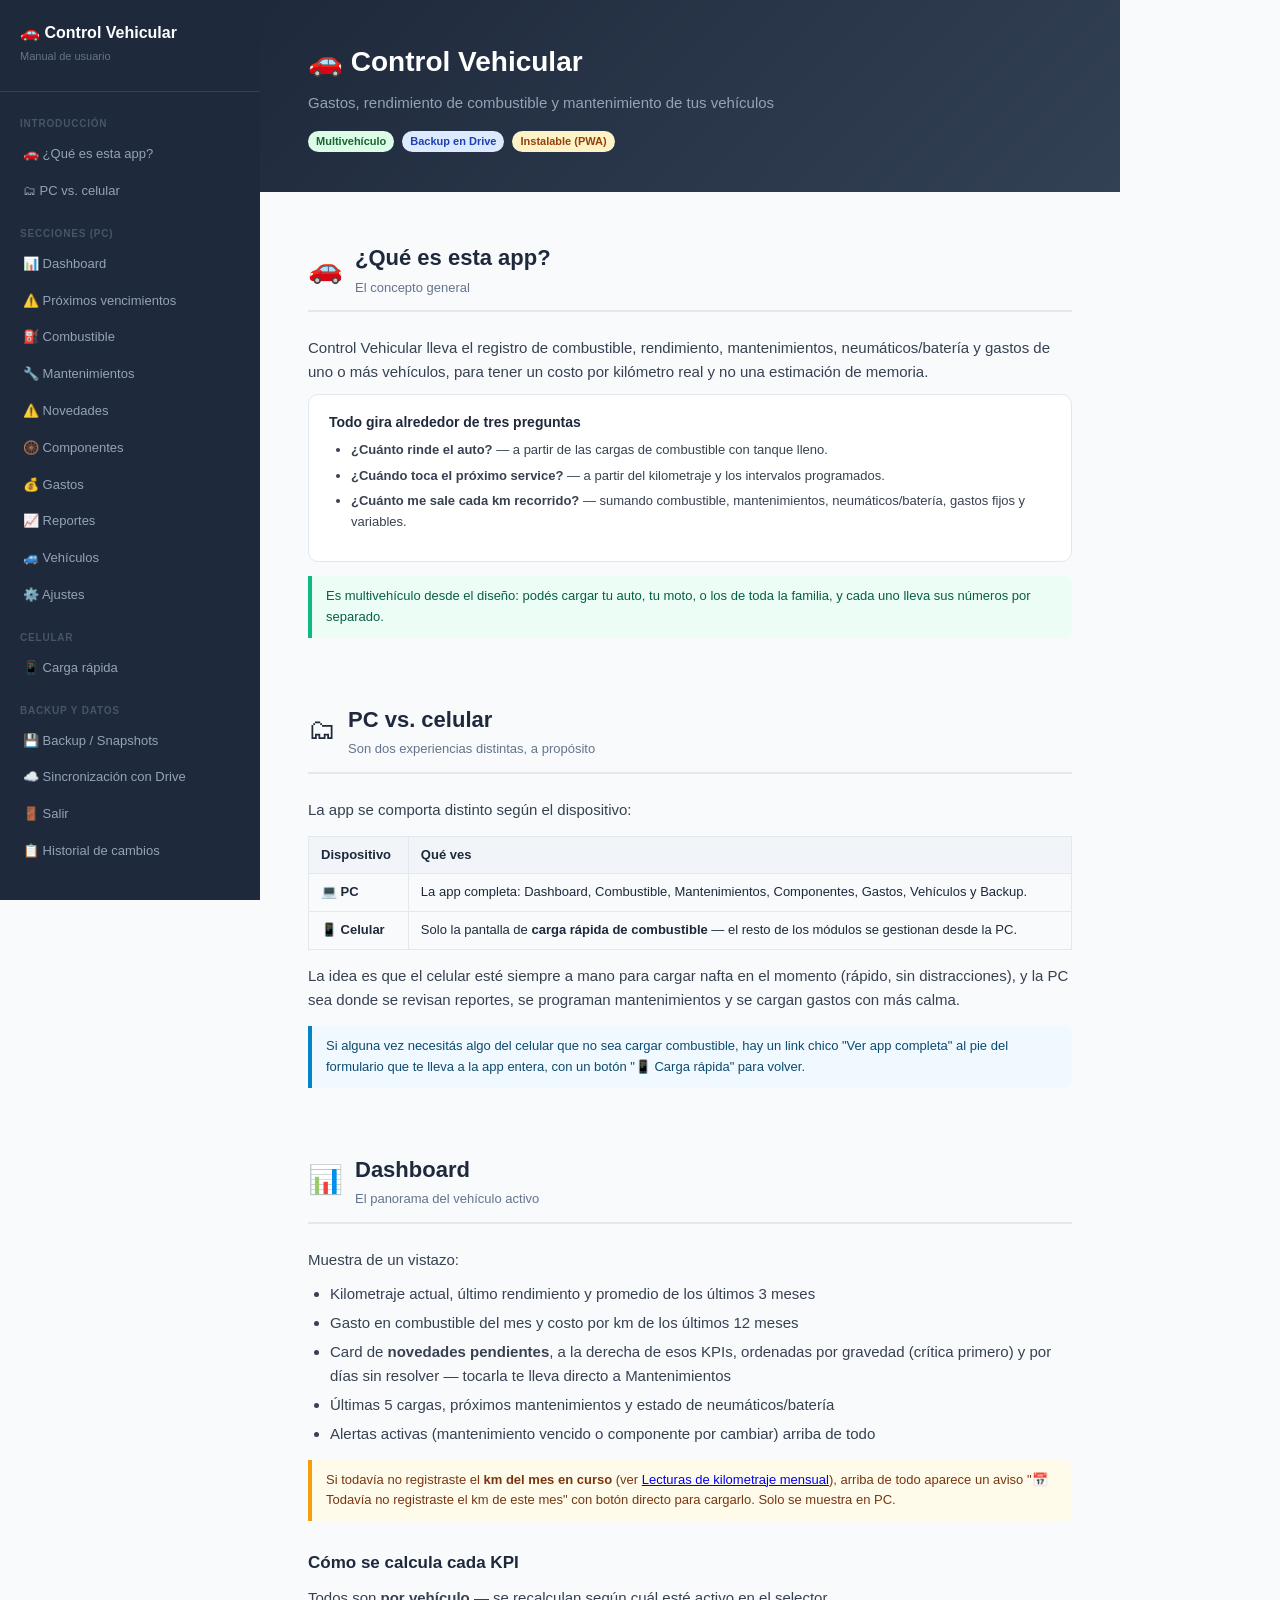
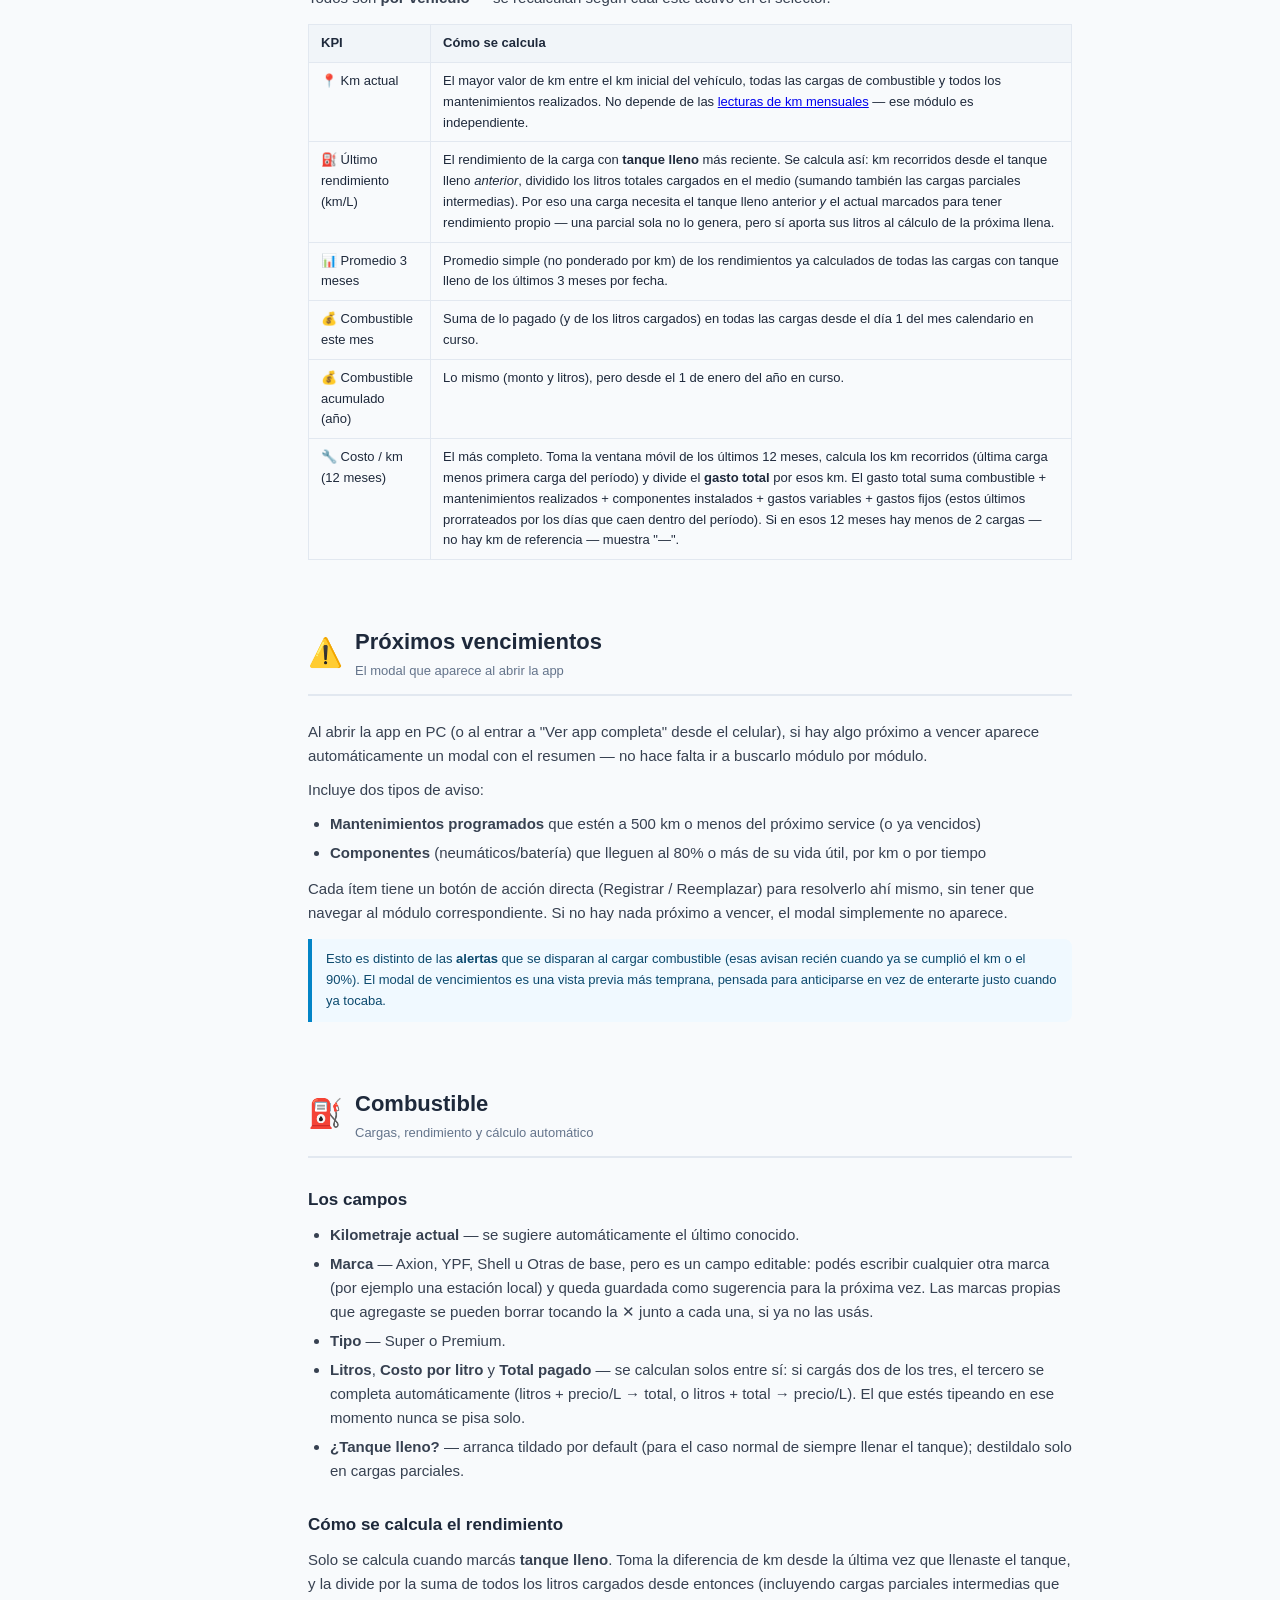
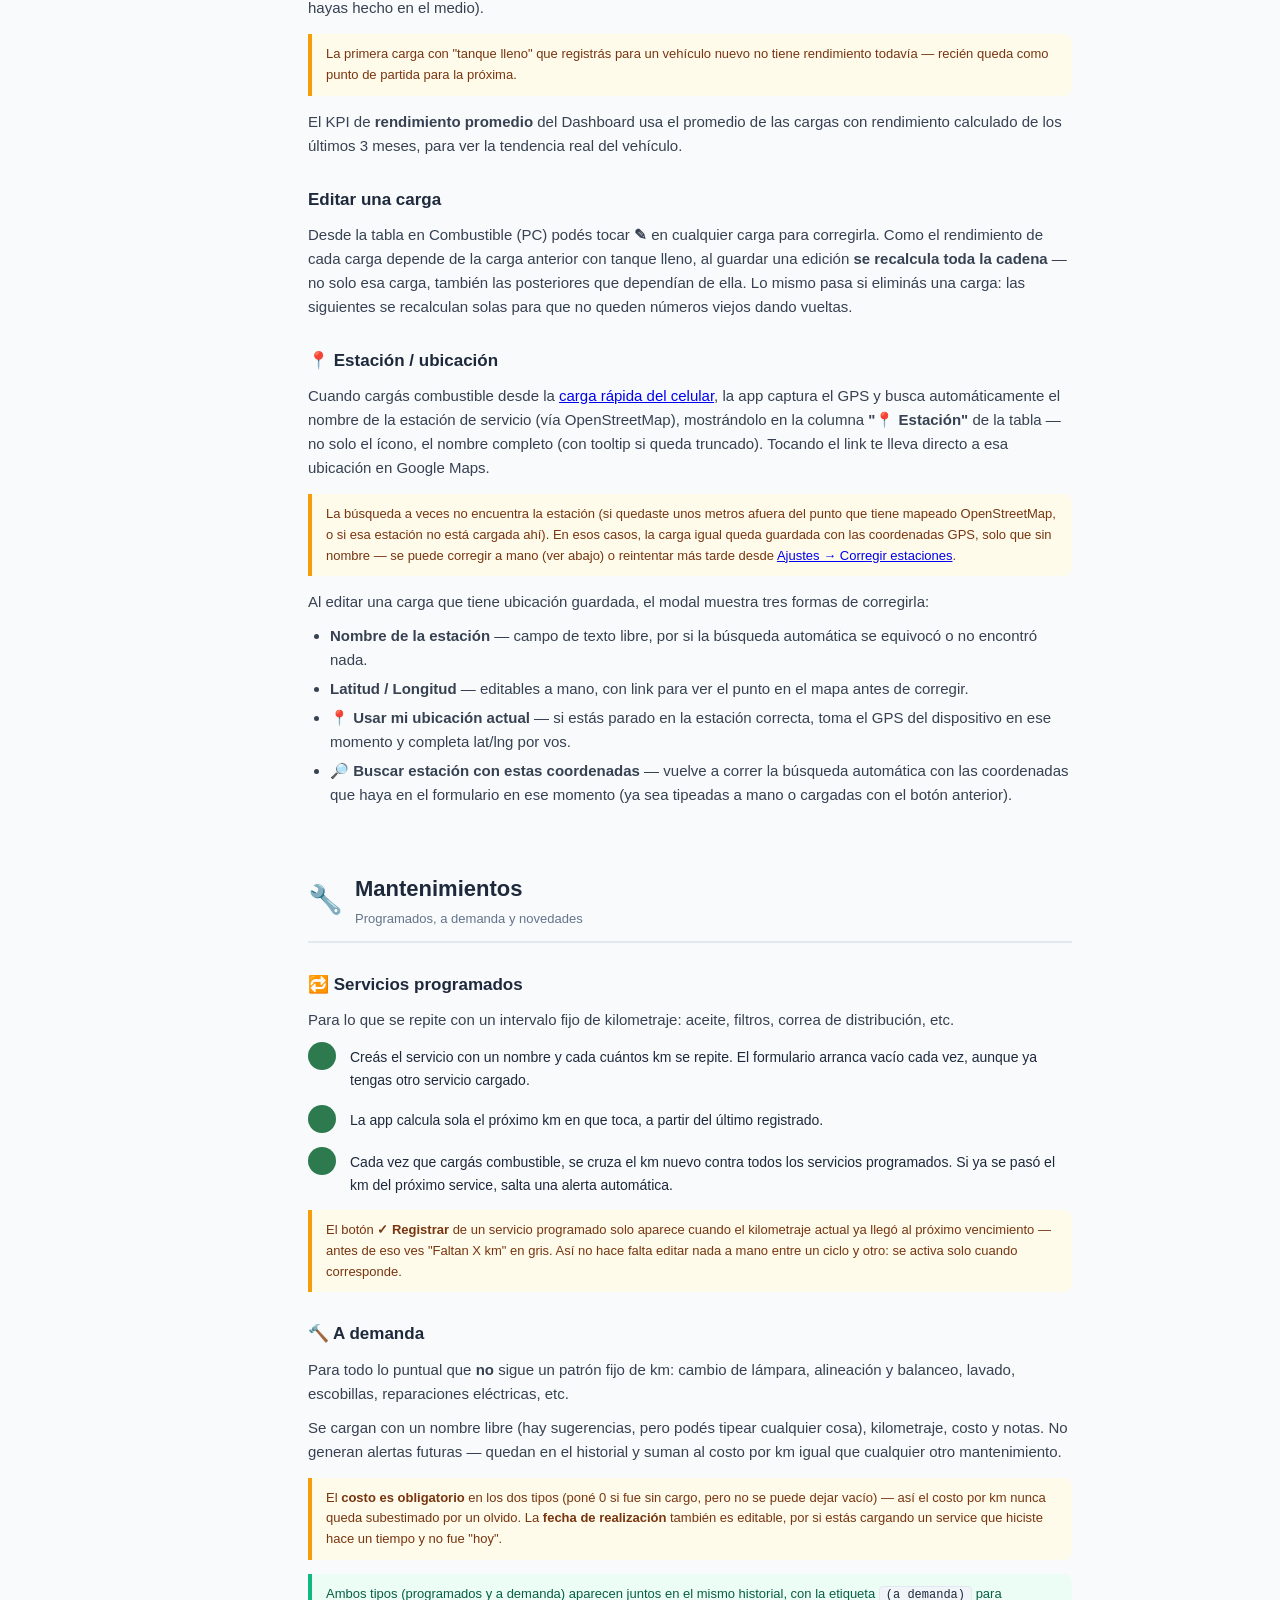
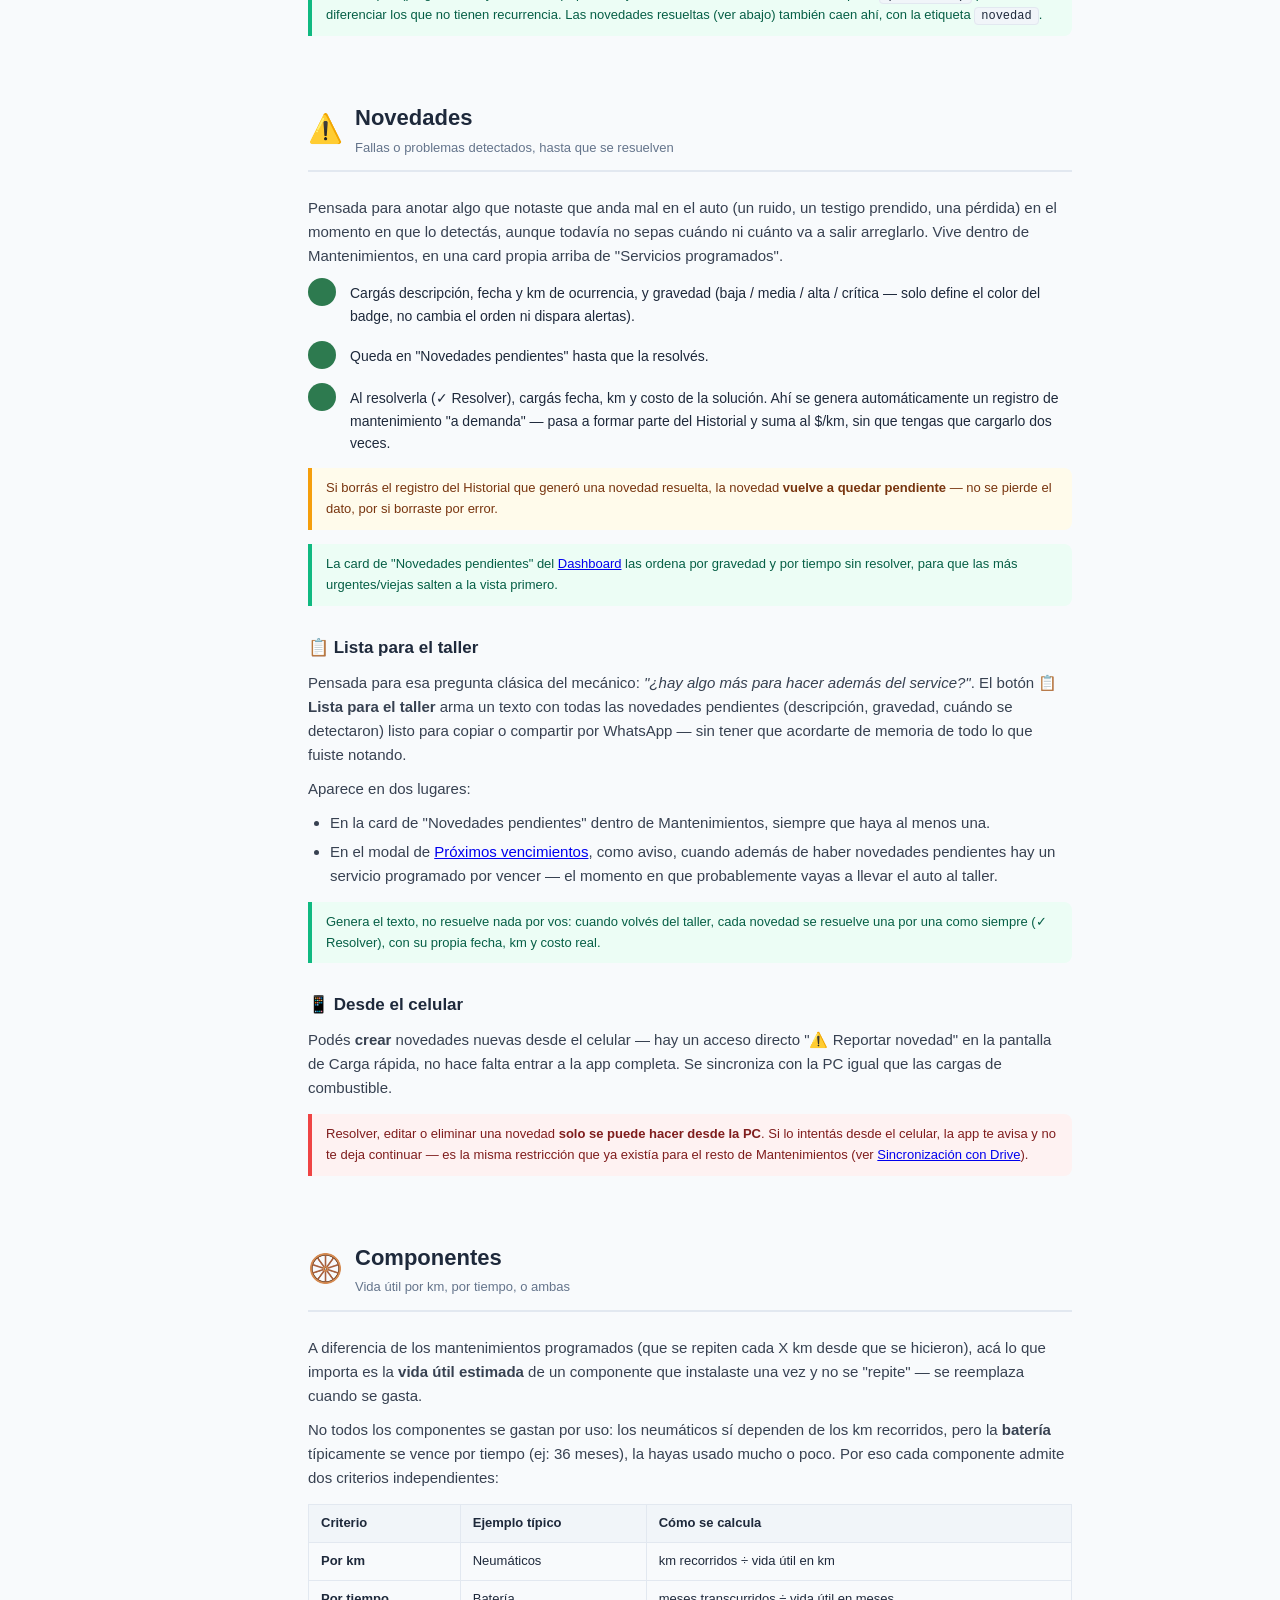
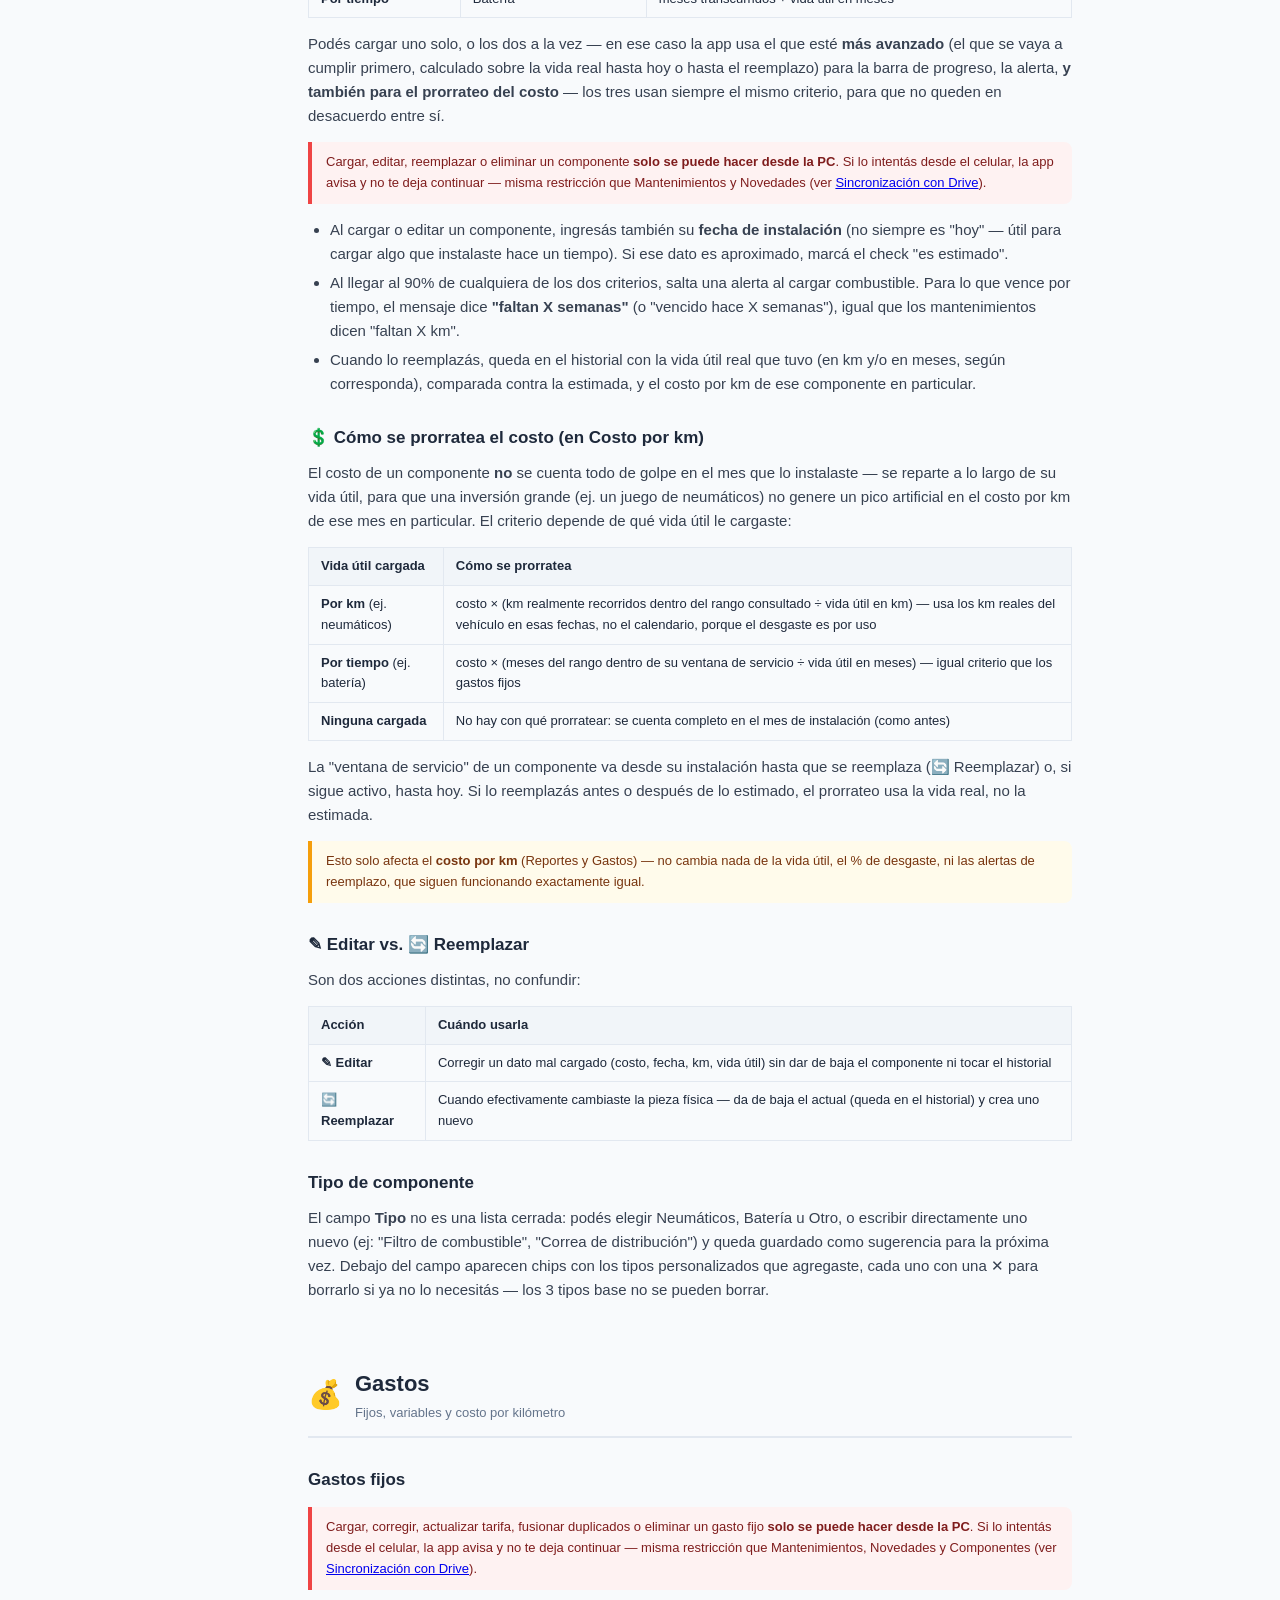
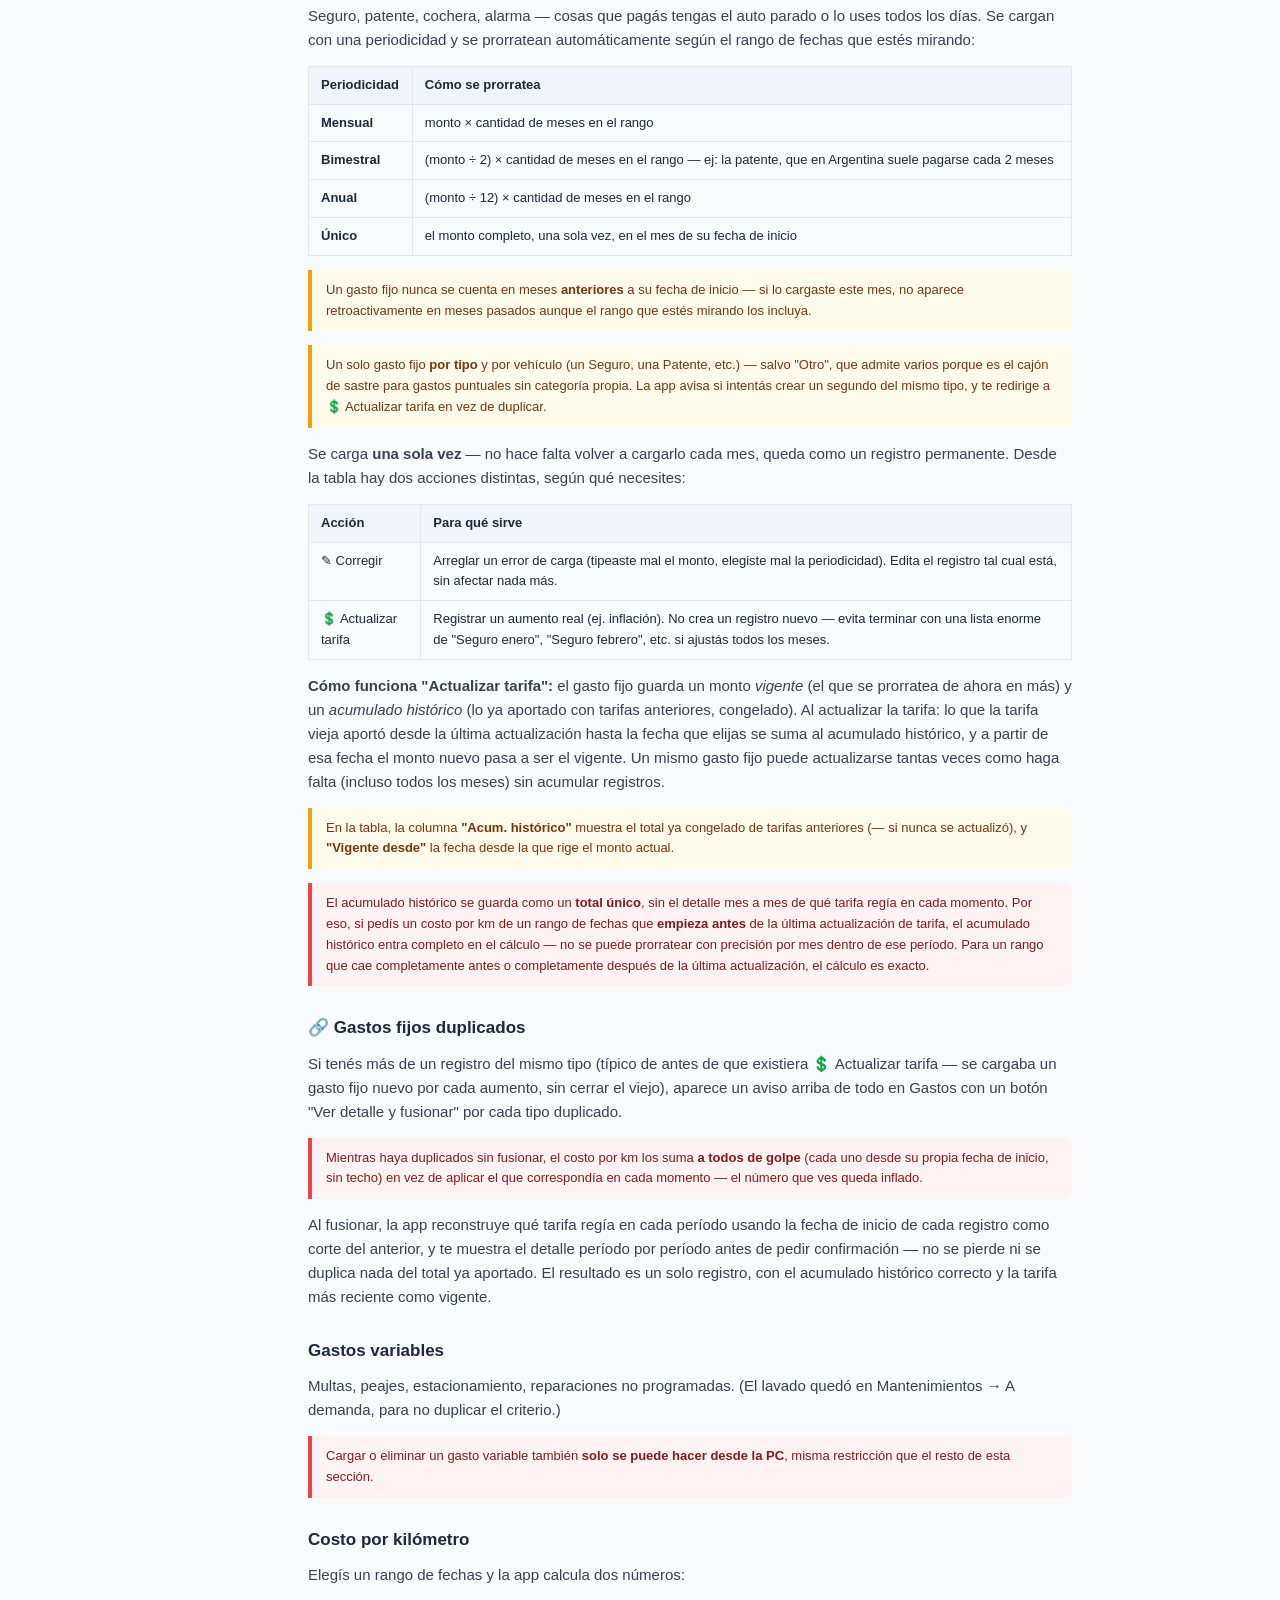
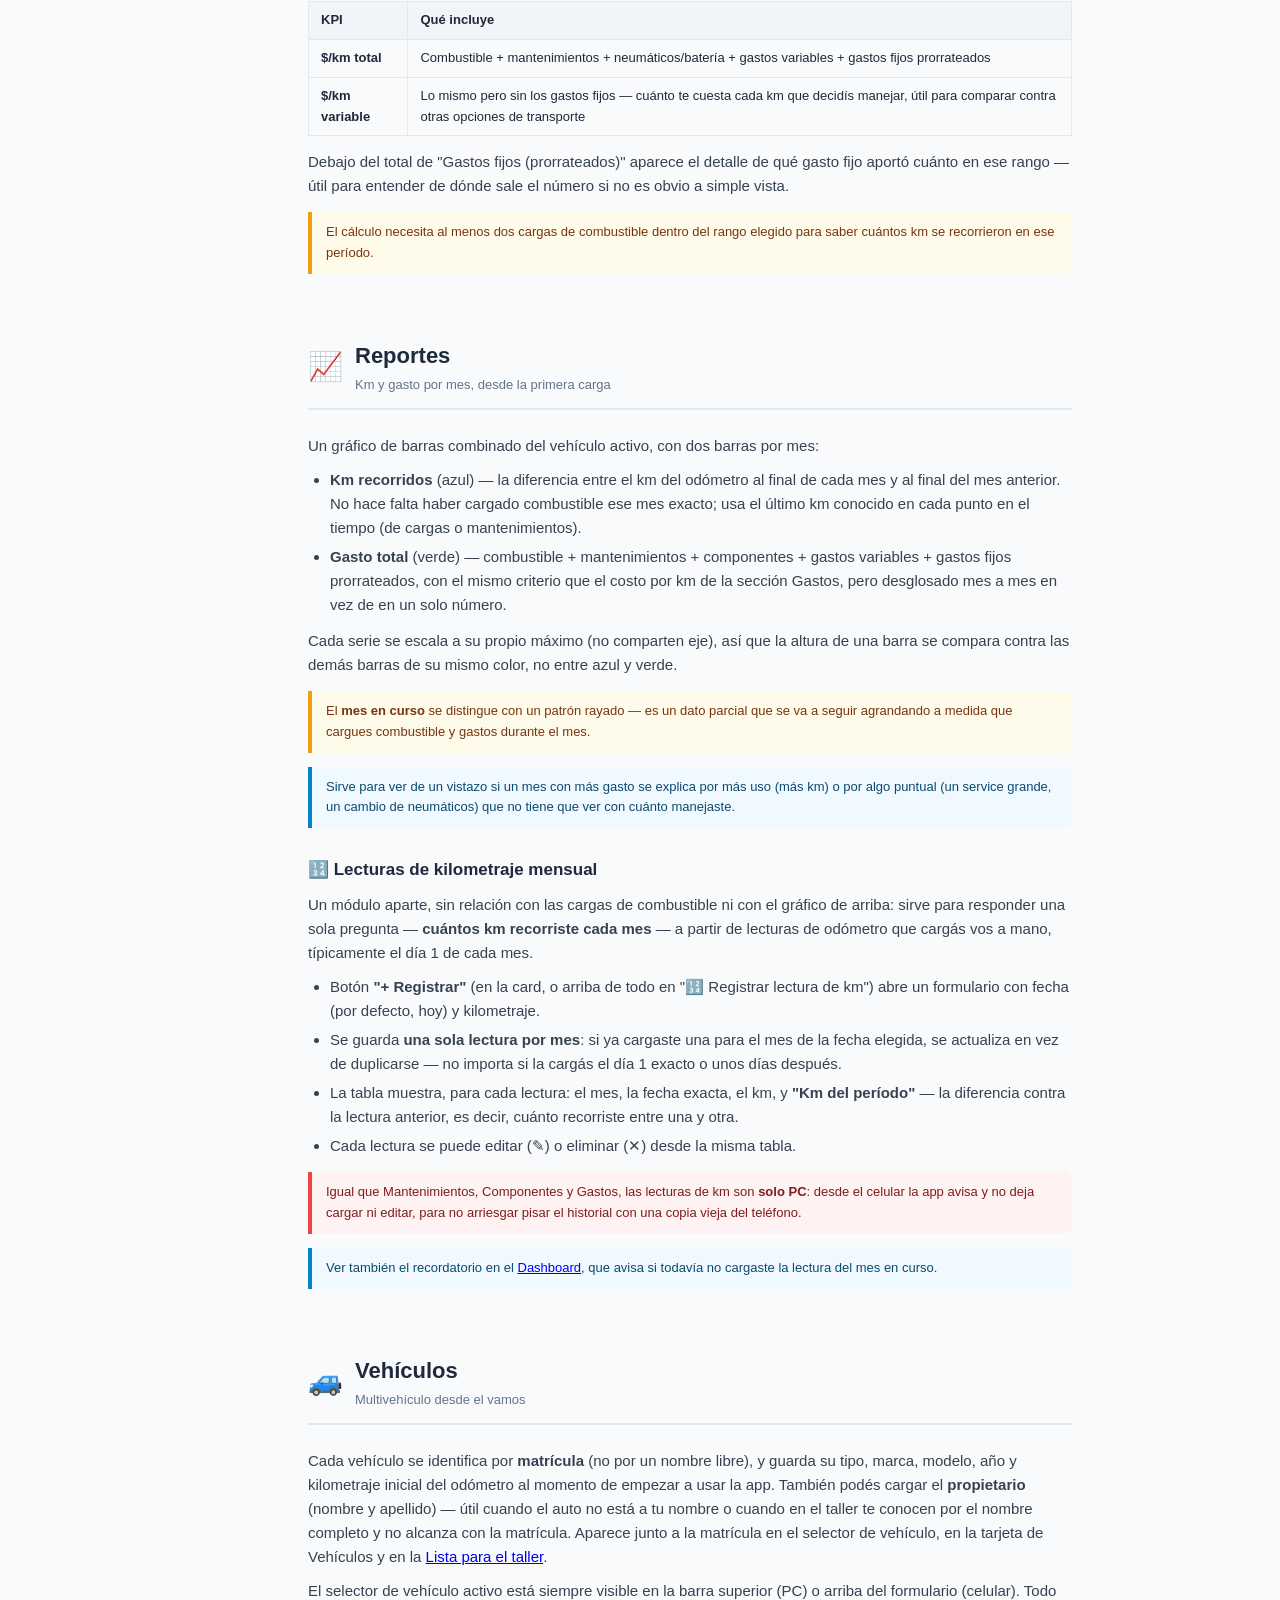
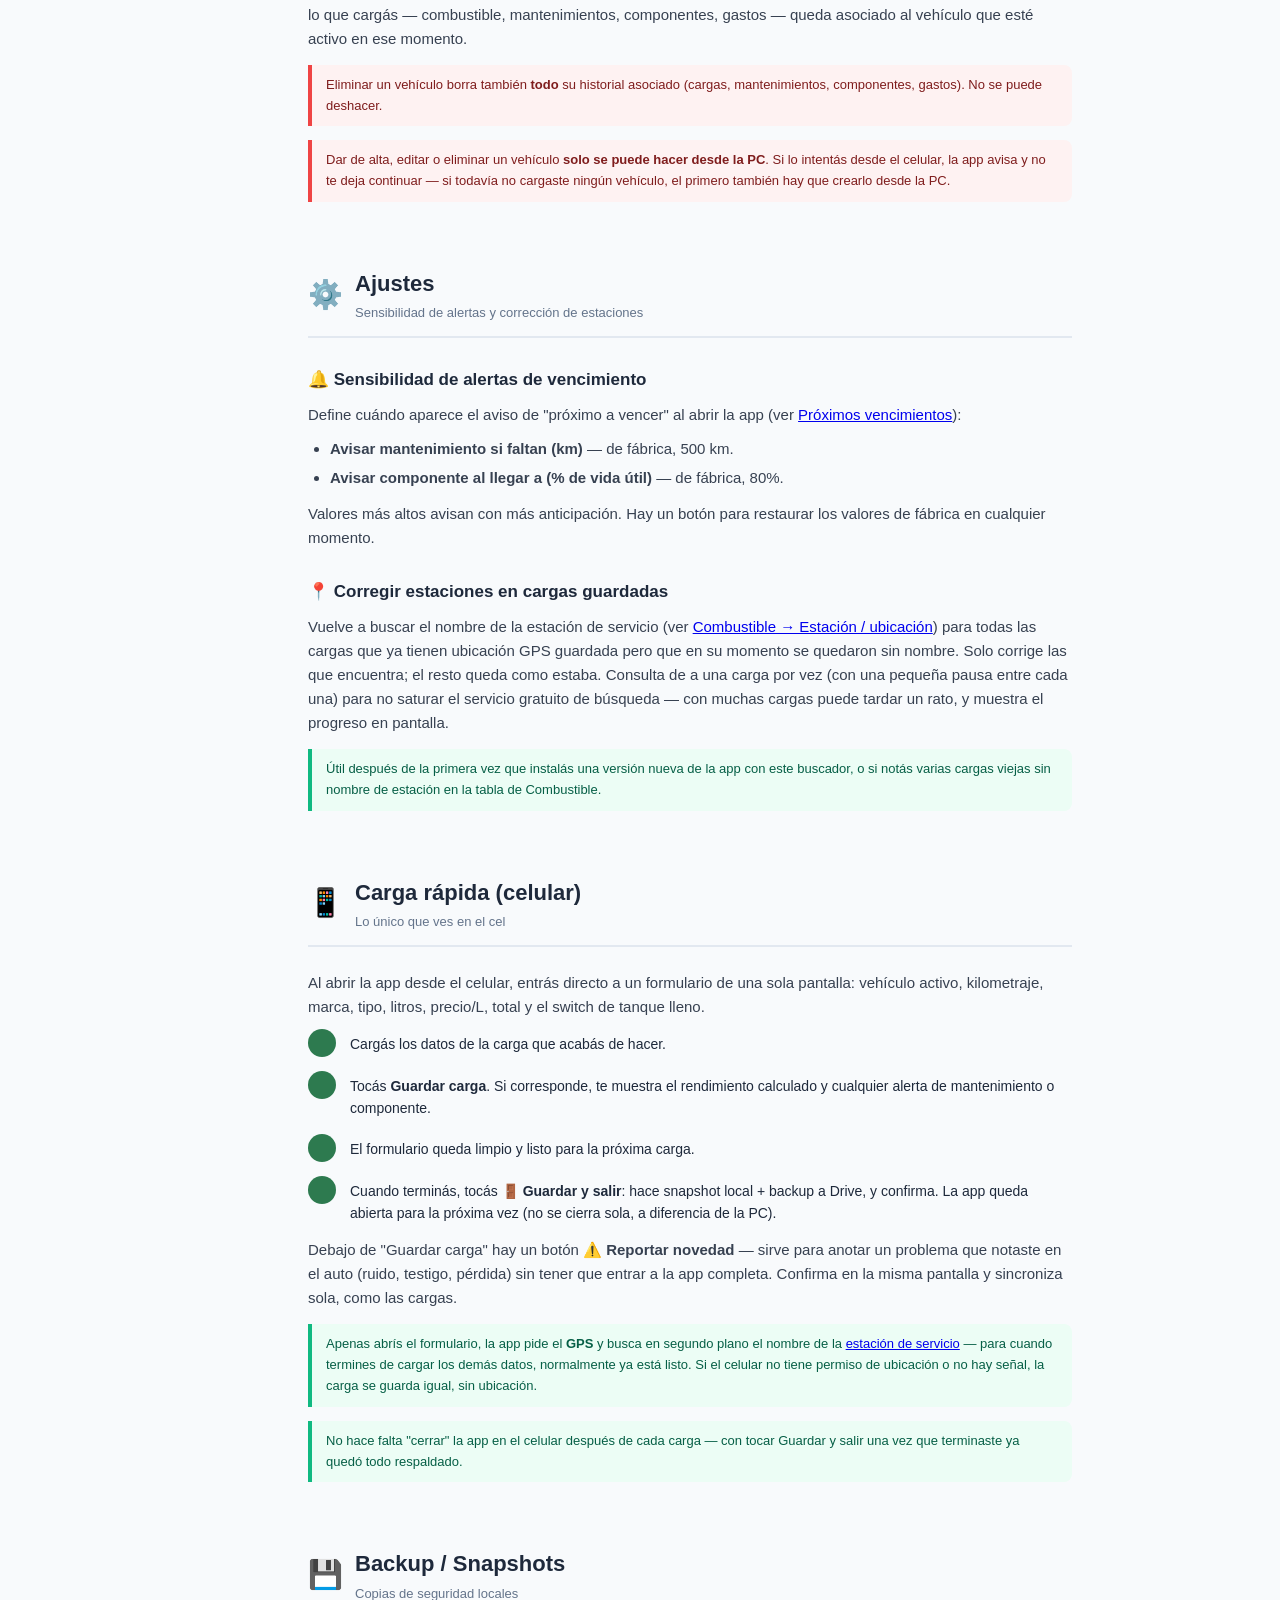
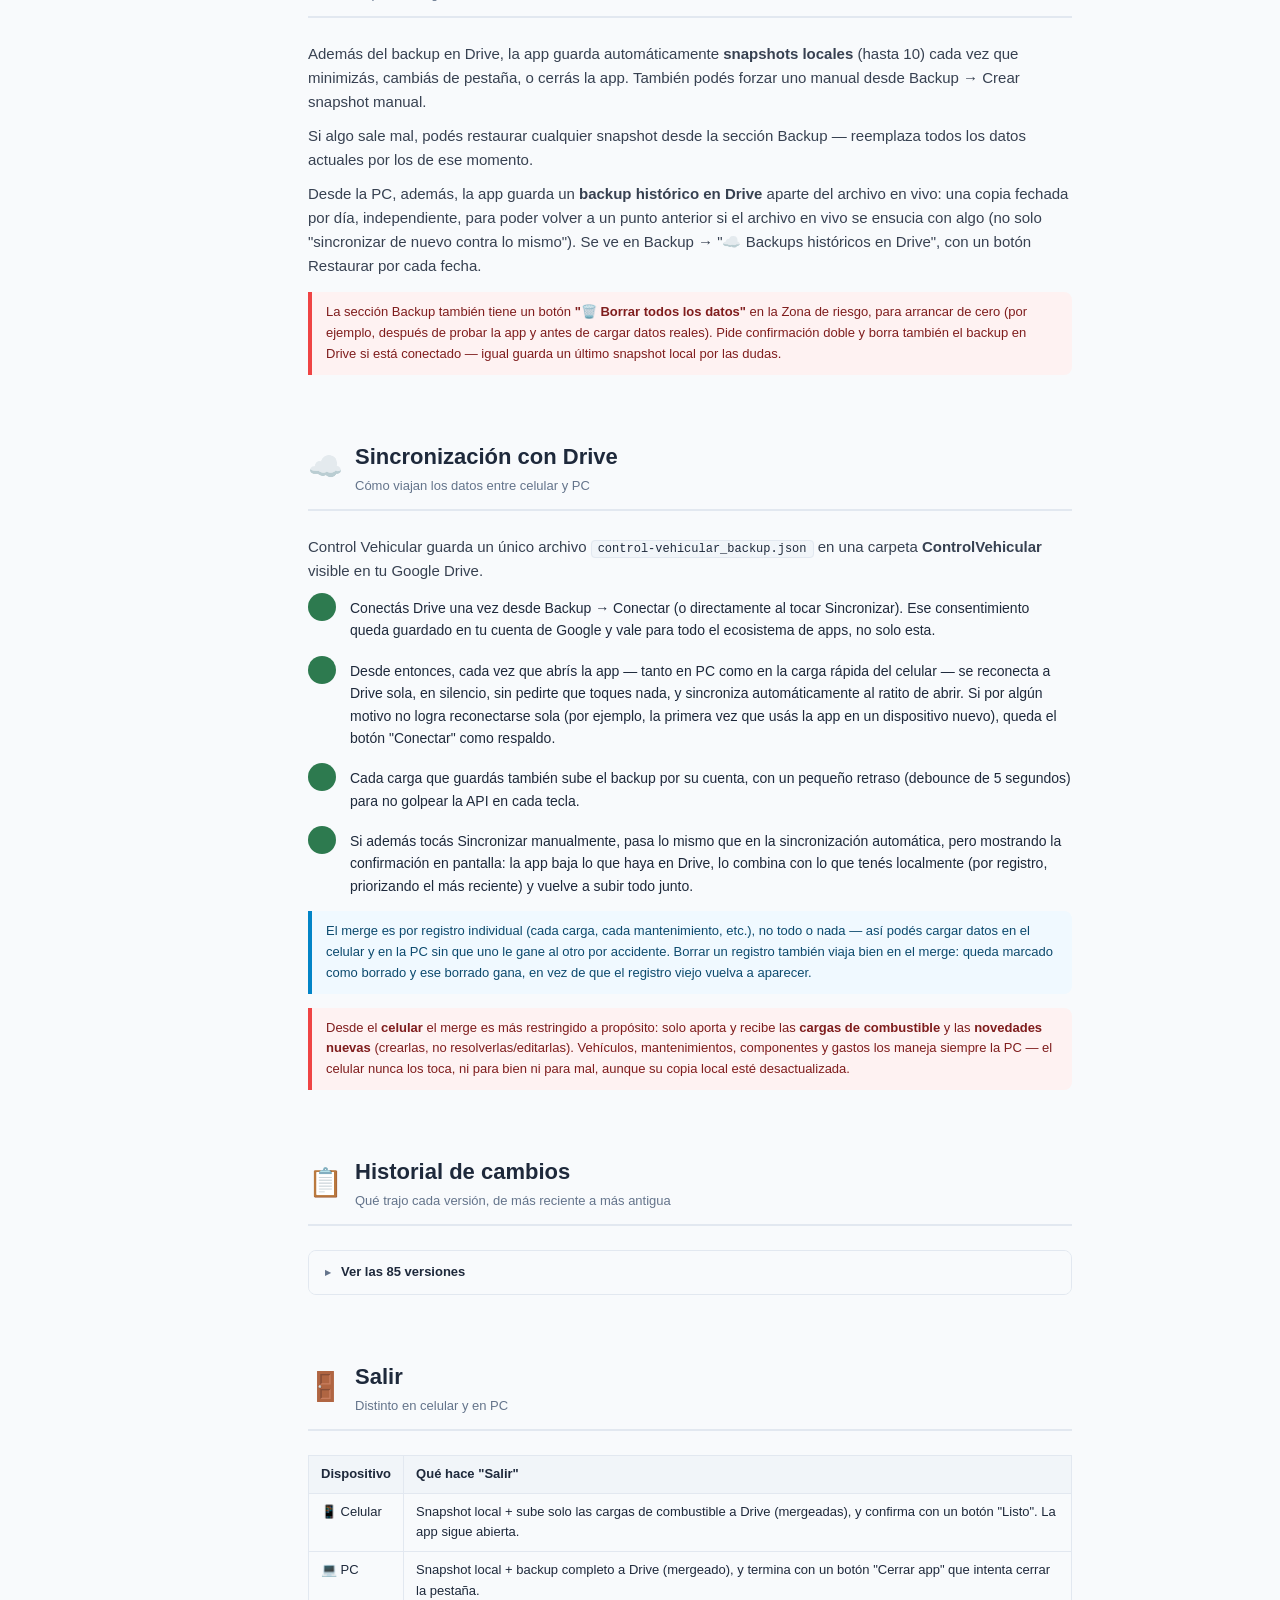
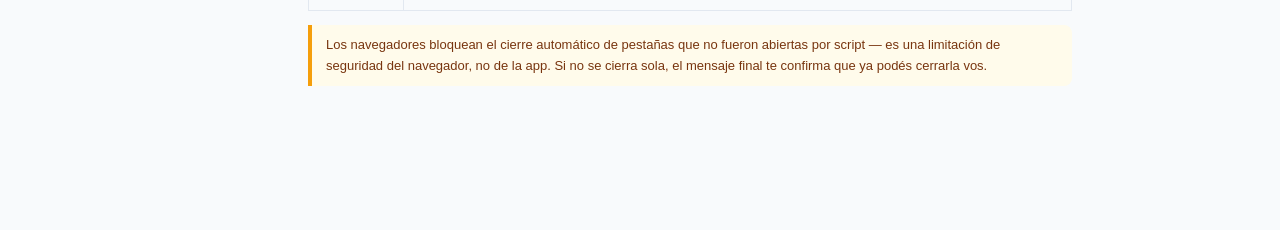
==== instructivo.html @ 4a4a9563 "v0.91: documentar restricciones PC-only y criterio unificado de vida util en el instructivo" ====
<!DOCTYPE html>
<html lang="es">
<head>
<meta charset="UTF-8">
<meta name="viewport" content="width=device-width, initial-scale=1.0">
<title>Control Vehicular · Manual de Usuario</title>
<style>
  :root {
    --primary: #2d7a4f;
    --primary-light: #e6f4ec;
    --green: #10b981;
    --green-light: #ecfdf5;
    --amber: #f59e0b;
    --amber-light: #fffbeb;
    --red: #ef4444;
    --red-light: #fef2f2;
    --teal: #0f766e;
    --teal-light: #f0fdfa;
    --blue: #0284c7;
    --blue-light: #f0f9ff;
    --purple: #a855f7;
    --text: #1e293b;
    --muted: #64748b;
    --border: #e2e8f0;
    --bg: #f8fafc;
    --card: #ffffff;
    --sidebar-w: 260px;
  }
  * { box-sizing: border-box; margin: 0; padding: 0; }
  body { font-family: -apple-system, BlinkMacSystemFont, 'Segoe UI', sans-serif; background: var(--bg); color: var(--text); font-size: 15px; line-height: 1.6; }

  .layout { display: flex; min-height: 100vh; }
  .sidebar {
    width: var(--sidebar-w);
    background: #1e293b;
    color: #cbd5e1;
    position: fixed;
    top: 0; left: 0; bottom: 0;
    overflow-y: auto;
    padding: 0 0 32px 0;
    z-index: 100;
  }
  .sidebar-logo {
    padding: 20px 20px 16px;
    border-bottom: 1px solid #334155;
    margin-bottom: 8px;
  }
  .sidebar-logo h1 { font-size: 16px; font-weight: 700; color: white; }
  .sidebar-logo p { font-size: 11px; color: #64748b; margin-top: 2px; }
  .sidebar a {
    display: flex; align-items: center; gap: 8px;
    padding: 8px 20px;
    color: #94a3b8;
    text-decoration: none;
    font-size: 13px;
    border-left: 3px solid transparent;
    transition: all .15s;
  }
  .sidebar a:hover, .sidebar a.active {
    color: white;
    background: #0f172a;
    border-left-color: var(--primary);
  }
  .sidebar .section-label {
    font-size: 10px;
    font-weight: 700;
    text-transform: uppercase;
    letter-spacing: .8px;
    color: #475569;
    padding: 16px 20px 4px;
  }
  .content {
    margin-left: var(--sidebar-w);
    flex: 1;
    max-width: 860px;
    padding: 40px 48px 80px;
  }

  .section { margin-bottom: 64px; scroll-margin-top: 24px; }
  .section-header {
    display: flex; align-items: center; gap: 12px;
    border-bottom: 2px solid var(--border);
    padding-bottom: 12px;
    margin-bottom: 24px;
  }
  .section-icon { font-size: 28px; }
  .section-title { font-size: 22px; font-weight: 700; color: var(--text); }
  .section-subtitle { font-size: 13px; color: var(--muted); margin-top: 2px; }

  h2 { font-size: 17px; font-weight: 700; margin: 28px 0 10px; color: var(--text); }
  h3 { font-size: 15px; font-weight: 600; margin: 20px 0 8px; color: var(--text); }
  p { margin-bottom: 10px; color: #374151; }
  ul, ol { padding-left: 22px; margin-bottom: 12px; }
  li { margin-bottom: 5px; color: #374151; }

  .card {
    background: var(--card);
    border: 1px solid var(--border);
    border-radius: 10px;
    padding: 16px 20px;
    margin-bottom: 14px;
  }
  .card-title { font-weight: 700; font-size: 14px; margin-bottom: 6px; }
  .card-body { font-size: 13px; color: #4b5563; }

  .note {
    background: var(--amber-light);
    border-left: 4px solid var(--amber);
    border-radius: 0 8px 8px 0;
    padding: 10px 14px;
    margin: 14px 0;
    font-size: 13px;
    color: #78350f;
  }
  .tip {
    background: var(--green-light);
    border-left: 4px solid var(--green);
    border-radius: 0 8px 8px 0;
    padding: 10px 14px;
    margin: 14px 0;
    font-size: 13px;
    color: #065f46;
  }
  .warning {
    background: var(--red-light);
    border-left: 4px solid var(--red);
    border-radius: 0 8px 8px 0;
    padding: 10px 14px;
    margin: 14px 0;
    font-size: 13px;
    color: #7f1d1d;
  }
  .info {
    background: var(--blue-light);
    border-left: 4px solid var(--blue);
    border-radius: 0 8px 8px 0;
    padding: 10px 14px;
    margin: 14px 0;
    font-size: 13px;
    color: #0c4a6e;
  }

  table { width: 100%; border-collapse: collapse; margin: 14px 0; font-size: 13px; }
  th { background: #f1f5f9; padding: 8px 12px; text-align: left; font-weight: 600; border: 1px solid var(--border); }
  td { padding: 8px 12px; border: 1px solid var(--border); vertical-align: top; }
  tr:nth-child(even) { background: #f8fafc; }

  .badge {
    display: inline-flex; align-items: center; gap: 4px;
    font-size: 11px; font-weight: 700;
    padding: 2px 8px;
    border-radius: 20px;
    white-space: nowrap;
  }
  .badge-green { background: #dcfce7; color: #166534; }
  .badge-blue  { background: #dbeafe; color: #1e40af; }
  .badge-amber { background: #fef3c7; color: #92400e; }
  .badge-red   { background: #fee2e2; color: #991b1b; }
  .badge-purple{ background: #f3e8ff; color: #6b21a8; }

  code {
    background: #f1f5f9;
    border: 1px solid var(--border);
    border-radius: 4px;
    padding: 1px 6px;
    font-family: 'Courier New', monospace;
    font-size: 12px;
    color: #1e293b;
  }

  .steps { counter-reset: step; }
  .step {
    display: flex; gap: 14px;
    margin-bottom: 14px;
    align-items: flex-start;
  }
  .step-num {
    counter-increment: step;
    min-width: 28px; height: 28px;
    background: var(--primary);
    color: white;
    border-radius: 50%;
    display: flex; align-items: center; justify-content: center;
    font-size: 13px; font-weight: 700;
    flex-shrink: 0;
  }
  .step-body { padding-top: 4px; font-size: 14px; }

  .hero {
    background: linear-gradient(135deg, #1e293b 0%, #334155 100%);
    color: white;
    padding: 40px 48px;
    margin: -40px -48px 48px;
  }
  .hero h1 { font-size: 28px; font-weight: 800; }
  .hero p { color: #94a3b8; margin-top: 6px; font-size: 15px; }
  .hero-badges { display: flex; gap: 8px; margin-top: 16px; flex-wrap: wrap; }

  @media (max-width: 768px) {
    .sidebar { display: none; }
    .content { margin-left: 0; padding: 20px 16px; }
    .hero { margin: -20px -16px 32px; padding: 24px 16px; }
  }

  .changelog-toggle {
    border: 1px solid var(--border);
    border-radius: 8px;
    background: var(--card);
    overflow: hidden;
  }
  .changelog-toggle summary {
    padding: 11px 16px;
    cursor: pointer;
    font-size: 13px;
    font-weight: 700;
    display: flex;
    align-items: center;
    gap: 10px;
    list-style: none;
    background: #f8fafc;
    user-select: none;
    color: var(--text);
  }
  .changelog-toggle summary::-webkit-details-marker { display: none; }
  .changelog-toggle summary::before {
    content: '▸';
    color: var(--muted);
    font-size: 11px;
    transition: transform .15s;
    flex-shrink: 0;
  }
  .changelog-toggle[open] summary::before { transform: rotate(90deg); }
  .changelog-toggle[open] summary { border-bottom: 1px solid var(--border); }
  .changelog-list { padding: 6px 0; max-height: 560px; overflow-y: auto; }
  .changelog-row {
    display: flex;
    align-items: baseline;
    gap: 12px;
    padding: 7px 16px;
    font-size: 13px;
    border-bottom: 1px solid #f1f5f9;
  }
  .changelog-row:last-child { border-bottom: none; }
  .cl-ver { font-family: 'Courier New', monospace; font-weight: 700; color: var(--primary); flex-shrink: 0; width: 52px; }
  .cl-date { font-size: 11px; color: var(--muted); font-family: 'Courier New', monospace; flex-shrink: 0; width: 78px; }
  .cl-desc { color: #4b5563; }
</style>
</head>
<body>

<div class="layout">

<nav class="sidebar">
  <div class="sidebar-logo">
    <h1>🚗 Control Vehicular</h1>
    <p>Manual de usuario</p>
  </div>

  <div class="section-label">Introducción</div>
  <a href="#intro">🚗 ¿Qué es esta app?</a>
  <a href="#navegacion">🗂 PC vs. celular</a>

  <div class="section-label">Secciones (PC)</div>
  <a href="#dashboard">📊 Dashboard</a>
  <a href="#vencimientos">⚠️ Próximos vencimientos</a>
  <a href="#combustible">⛽ Combustible</a>
  <a href="#mantenimientos">🔧 Mantenimientos</a>
  <a href="#novedades">⚠️ Novedades</a>
  <a href="#componentes">🛞 Componentes</a>
  <a href="#gastos">💰 Gastos</a>
  <a href="#reportes">📈 Reportes</a>
  <a href="#vehiculos">🚙 Vehículos</a>
  <a href="#ajustes">⚙️ Ajustes</a>

  <div class="section-label">Celular</div>
  <a href="#mobile">📱 Carga rápida</a>

  <div class="section-label">Backup y datos</div>
  <a href="#backup">💾 Backup / Snapshots</a>
  <a href="#drive">☁️ Sincronización con Drive</a>
  <a href="#salir">🚪 Salir</a>
  <a href="#changelog">📋 Historial de cambios</a>
</nav>

<div class="content">

  <div class="hero">
    <h1>🚗 Control Vehicular</h1>
    <p>Gastos, rendimiento de combustible y mantenimiento de tus vehículos</p>
    <div class="hero-badges">
      <span class="badge badge-green">Multivehículo</span>
      <span class="badge badge-blue">Backup en Drive</span>
      <span class="badge badge-amber">Instalable (PWA)</span>
    </div>
  </div>

  <div class="section" id="intro">
    <div class="section-header">
      <div class="section-icon">🚗</div>
      <div>
        <div class="section-title">¿Qué es esta app?</div>
        <div class="section-subtitle">El concepto general</div>
      </div>
    </div>
    <p>Control Vehicular lleva el registro de combustible, rendimiento, mantenimientos, neumáticos/batería y gastos de uno o más vehículos, para tener un costo por kilómetro real y no una estimación de memoria.</p>
    <div class="card">
      <div class="card-title">Todo gira alrededor de tres preguntas</div>
      <div class="card-body">
        <ul>
          <li><b>¿Cuánto rinde el auto?</b> — a partir de las cargas de combustible con tanque lleno.</li>
          <li><b>¿Cuándo toca el próximo service?</b> — a partir del kilometraje y los intervalos programados.</li>
          <li><b>¿Cuánto me sale cada km recorrido?</b> — sumando combustible, mantenimientos, neumáticos/batería, gastos fijos y variables.</li>
        </ul>
      </div>
    </div>
    <div class="tip">Es multivehículo desde el diseño: podés cargar tu auto, tu moto, o los de toda la familia, y cada uno lleva sus números por separado.</div>
  </div>

  <div class="section" id="navegacion">
    <div class="section-header">
      <div class="section-icon">🗂</div>
      <div>
        <div class="section-title">PC vs. celular</div>
        <div class="section-subtitle">Son dos experiencias distintas, a propósito</div>
      </div>
    </div>
    <p>La app se comporta distinto según el dispositivo:</p>
    <table>
      <tr><th>Dispositivo</th><th>Qué ves</th></tr>
      <tr><td><b>💻 PC</b></td><td>La app completa: Dashboard, Combustible, Mantenimientos, Componentes, Gastos, Vehículos y Backup.</td></tr>
      <tr><td><b>📱 Celular</b></td><td>Solo la pantalla de <b>carga rápida de combustible</b> — el resto de los módulos se gestionan desde la PC.</td></tr>
    </table>
    <p>La idea es que el celular esté siempre a mano para cargar nafta en el momento (rápido, sin distracciones), y la PC sea donde se revisan reportes, se programan mantenimientos y se cargan gastos con más calma.</p>
    <div class="info">Si alguna vez necesitás algo del celular que no sea cargar combustible, hay un link chico "Ver app completa" al pie del formulario que te lleva a la app entera, con un botón "📱 Carga rápida" para volver.</div>
  </div>

  <div class="section" id="dashboard">
    <div class="section-header">
      <div class="section-icon">📊</div>
      <div>
        <div class="section-title">Dashboard</div>
        <div class="section-subtitle">El panorama del vehículo activo</div>
      </div>
    </div>
    <p>Muestra de un vistazo:</p>
    <ul>
      <li>Kilometraje actual, último rendimiento y promedio de los últimos 3 meses</li>
      <li>Gasto en combustible del mes y costo por km de los últimos 12 meses</li>
      <li>Card de <b>novedades pendientes</b>, a la derecha de esos KPIs, ordenadas por gravedad (crítica primero) y por días sin resolver — tocarla te lleva directo a Mantenimientos</li>
      <li>Últimas 5 cargas, próximos mantenimientos y estado de neumáticos/batería</li>
      <li>Alertas activas (mantenimiento vencido o componente por cambiar) arriba de todo</li>
    </ul>
    <div class="note">Si todavía no registraste el <b>km del mes en curso</b> (ver <a href="#reportes">Lecturas de kilometraje mensual</a>), arriba de todo aparece un aviso "📅 Todavía no registraste el km de este mes" con botón directo para cargarlo. Solo se muestra en PC.</div>

    <h2>Cómo se calcula cada KPI</h2>
    <p>Todos son <b>por vehículo</b> — se recalculan según cuál esté activo en el selector.</p>
    <table>
      <thead><tr><th>KPI</th><th>Cómo se calcula</th></tr></thead>
      <tbody>
        <tr>
          <td>📍 Km actual</td>
          <td>El mayor valor de km entre el km inicial del vehículo, todas las cargas de combustible y todos los mantenimientos realizados. No depende de las <a href="#reportes">lecturas de km mensuales</a> — ese módulo es independiente.</td>
        </tr>
        <tr>
          <td>⛽ Último rendimiento (km/L)</td>
          <td>El rendimiento de la carga con <b>tanque lleno</b> más reciente. Se calcula así: km recorridos desde el tanque lleno <i>anterior</i>, dividido los litros totales cargados en el medio (sumando también las cargas parciales intermedias). Por eso una carga necesita el tanque lleno anterior <i>y</i> el actual marcados para tener rendimiento propio — una parcial sola no lo genera, pero sí aporta sus litros al cálculo de la próxima llena.</td>
        </tr>
        <tr>
          <td>📊 Promedio 3 meses</td>
          <td>Promedio simple (no ponderado por km) de los rendimientos ya calculados de todas las cargas con tanque lleno de los últimos 3 meses por fecha.</td>
        </tr>
        <tr>
          <td>💰 Combustible este mes</td>
          <td>Suma de lo pagado (y de los litros cargados) en todas las cargas desde el día 1 del mes calendario en curso.</td>
        </tr>
        <tr>
          <td>💰 Combustible acumulado (año)</td>
          <td>Lo mismo (monto y litros), pero desde el 1 de enero del año en curso.</td>
        </tr>
        <tr>
          <td>🔧 Costo / km (12 meses)</td>
          <td>El más completo. Toma la ventana móvil de los últimos 12 meses, calcula los km recorridos (última carga menos primera carga del período) y divide el <b>gasto total</b> por esos km. El gasto total suma combustible + mantenimientos realizados + componentes instalados + gastos variables + gastos fijos (estos últimos prorrateados por los días que caen dentro del período). Si en esos 12 meses hay menos de 2 cargas — no hay km de referencia — muestra "—".</td>
        </tr>
      </tbody>
    </table>
  </div>

  <div class="section" id="vencimientos">
    <div class="section-header">
      <div class="section-icon">⚠️</div>
      <div>
        <div class="section-title">Próximos vencimientos</div>
        <div class="section-subtitle">El modal que aparece al abrir la app</div>
      </div>
    </div>
    <p>Al abrir la app en PC (o al entrar a "Ver app completa" desde el celular), si hay algo próximo a vencer aparece automáticamente un modal con el resumen — no hace falta ir a buscarlo módulo por módulo.</p>
    <p>Incluye dos tipos de aviso:</p>
    <ul>
      <li><b>Mantenimientos programados</b> que estén a 500 km o menos del próximo service (o ya vencidos)</li>
      <li><b>Componentes</b> (neumáticos/batería) que lleguen al 80% o más de su vida útil, por km o por tiempo</li>
    </ul>
    <p>Cada ítem tiene un botón de acción directa (Registrar / Reemplazar) para resolverlo ahí mismo, sin tener que navegar al módulo correspondiente. Si no hay nada próximo a vencer, el modal simplemente no aparece.</p>
    <div class="info">Esto es distinto de las <b>alertas</b> que se disparan al cargar combustible (esas avisan recién cuando ya se cumplió el km o el 90%). El modal de vencimientos es una vista previa más temprana, pensada para anticiparse en vez de enterarte justo cuando ya tocaba.</div>
  </div>

  <div class="section" id="combustible">
    <div class="section-header">
      <div class="section-icon">⛽</div>
      <div>
        <div class="section-title">Combustible</div>
        <div class="section-subtitle">Cargas, rendimiento y cálculo automático</div>
      </div>
    </div>
    <h2>Los campos</h2>
    <ul>
      <li><b>Kilometraje actual</b> — se sugiere automáticamente el último conocido.</li>
      <li><b>Marca</b> — Axion, YPF, Shell u Otras de base, pero es un campo editable: podés escribir cualquier otra marca (por ejemplo una estación local) y queda guardada como sugerencia para la próxima vez. Las marcas propias que agregaste se pueden borrar tocando la ✕ junto a cada una, si ya no las usás.</li>
      <li><b>Tipo</b> — Super o Premium.</li>
      <li><b>Litros</b>, <b>Costo por litro</b> y <b>Total pagado</b> — se calculan solos entre sí: si cargás dos de los tres, el tercero se completa automáticamente (litros + precio/L → total, o litros + total → precio/L). El que estés tipeando en ese momento nunca se pisa solo.</li>
      <li><b>¿Tanque lleno?</b> — arranca tildado por default (para el caso normal de siempre llenar el tanque); destildalo solo en cargas parciales.</li>
    </ul>
    <h2>Cómo se calcula el rendimiento</h2>
    <p>Solo se calcula cuando marcás <b>tanque lleno</b>. Toma la diferencia de km desde la última vez que llenaste el tanque, y la divide por la suma de todos los litros cargados desde entonces (incluyendo cargas parciales intermedias que hayas hecho en el medio).</p>
    <div class="note">La primera carga con "tanque lleno" que registrás para un vehículo nuevo no tiene rendimiento todavía — recién queda como punto de partida para la próxima.</div>
    <p>El KPI de <b>rendimiento promedio</b> del Dashboard usa el promedio de las cargas con rendimiento calculado de los últimos 3 meses, para ver la tendencia real del vehículo.</p>
    <h2>Editar una carga</h2>
    <p>Desde la tabla en Combustible (PC) podés tocar <b>✎</b> en cualquier carga para corregirla. Como el rendimiento de cada carga depende de la carga anterior con tanque lleno, al guardar una edición <b>se recalcula toda la cadena</b> — no solo esa carga, también las posteriores que dependían de ella. Lo mismo pasa si eliminás una carga: las siguientes se recalculan solas para que no queden números viejos dando vueltas.</p>

    <h2>📍 Estación / ubicación</h2>
    <p>Cuando cargás combustible desde la <a href="#mobile">carga rápida del celular</a>, la app captura el GPS y busca automáticamente el nombre de la estación de servicio (vía OpenStreetMap), mostrándolo en la columna <b>"📍 Estación"</b> de la tabla — no solo el ícono, el nombre completo (con tooltip si queda truncado). Tocando el link te lleva directo a esa ubicación en Google Maps.</p>
    <div class="note">La búsqueda a veces no encuentra la estación (si quedaste unos metros afuera del punto que tiene mapeado OpenStreetMap, o si esa estación no está cargada ahí). En esos casos, la carga igual queda guardada con las coordenadas GPS, solo que sin nombre — se puede corregir a mano (ver abajo) o reintentar más tarde desde <a href="#ajustes">Ajustes → Corregir estaciones</a>.</div>
    <p>Al editar una carga que tiene ubicación guardada, el modal muestra tres formas de corregirla:</p>
    <ul>
      <li><b>Nombre de la estación</b> — campo de texto libre, por si la búsqueda automática se equivocó o no encontró nada.</li>
      <li><b>Latitud / Longitud</b> — editables a mano, con link para ver el punto en el mapa antes de corregir.</li>
      <li><b>📍 Usar mi ubicación actual</b> — si estás parado en la estación correcta, toma el GPS del dispositivo en ese momento y completa lat/lng por vos.</li>
      <li><b>🔎 Buscar estación con estas coordenadas</b> — vuelve a correr la búsqueda automática con las coordenadas que haya en el formulario en ese momento (ya sea tipeadas a mano o cargadas con el botón anterior).</li>
    </ul>
  </div>

  <div class="section" id="mantenimientos">
    <div class="section-header">
      <div class="section-icon">🔧️</div>
      <div>
        <div class="section-title">Mantenimientos</div>
        <div class="section-subtitle">Programados, a demanda y novedades</div>
      </div>
    </div>
    <h2>🔁 Servicios programados</h2>
    <p>Para lo que se repite con un intervalo fijo de kilometraje: aceite, filtros, correa de distribución, etc.</p>
    <div class="steps">
      <div class="step"><div class="step-num"></div><div class="step-body">Creás el servicio con un nombre y cada cuántos km se repite. El formulario arranca vacío cada vez, aunque ya tengas otro servicio cargado.</div></div>
      <div class="step"><div class="step-num"></div><div class="step-body">La app calcula sola el próximo km en que toca, a partir del último registrado.</div></div>
      <div class="step"><div class="step-num"></div><div class="step-body">Cada vez que cargás combustible, se cruza el km nuevo contra todos los servicios programados. Si ya se pasó el km del próximo service, salta una alerta automática.</div></div>
    </div>
    <div class="note">El botón <b>✓ Registrar</b> de un servicio programado solo aparece cuando el kilometraje actual ya llegó al próximo vencimiento — antes de eso ves "Faltan X km" en gris. Así no hace falta editar nada a mano entre un ciclo y otro: se activa solo cuando corresponde.</div>
    <h2>🔨 A demanda</h2>
    <p>Para todo lo puntual que <b>no</b> sigue un patrón fijo de km: cambio de lámpara, alineación y balanceo, lavado, escobillas, reparaciones eléctricas, etc.</p>
    <p>Se cargan con un nombre libre (hay sugerencias, pero podés tipear cualquier cosa), kilometraje, costo y notas. No generan alertas futuras — quedan en el historial y suman al costo por km igual que cualquier otro mantenimiento.</p>
    <div class="note">El <b>costo es obligatorio</b> en los dos tipos (poné 0 si fue sin cargo, pero no se puede dejar vacío) — así el costo por km nunca queda subestimado por un olvido. La <b>fecha de realización</b> también es editable, por si estás cargando un service que hiciste hace un tiempo y no fue "hoy".</div>
    <div class="tip">Ambos tipos (programados y a demanda) aparecen juntos en el mismo historial, con la etiqueta <code>(a demanda)</code> para diferenciar los que no tienen recurrencia. Las novedades resueltas (ver abajo) también caen ahí, con la etiqueta <code>novedad</code>.</div>
  </div>

  <div class="section" id="novedades">
    <div class="section-header">
      <div class="section-icon">⚠️</div>
      <div>
        <div class="section-title">Novedades</div>
        <div class="section-subtitle">Fallas o problemas detectados, hasta que se resuelven</div>
      </div>
    </div>
    <p>Pensada para anotar algo que notaste que anda mal en el auto (un ruido, un testigo prendido, una pérdida) en el momento en que lo detectás, aunque todavía no sepas cuándo ni cuánto va a salir arreglarlo. Vive dentro de Mantenimientos, en una card propia arriba de "Servicios programados".</p>
    <div class="steps">
      <div class="step"><div class="step-num"></div><div class="step-body">Cargás descripción, fecha y km de ocurrencia, y gravedad (baja / media / alta / crítica — solo define el color del badge, no cambia el orden ni dispara alertas).</div></div>
      <div class="step"><div class="step-num"></div><div class="step-body">Queda en "Novedades pendientes" hasta que la resolvés.</div></div>
      <div class="step"><div class="step-num"></div><div class="step-body">Al resolverla (✓ Resolver), cargás fecha, km y costo de la solución. Ahí se genera automáticamente un registro de mantenimiento "a demanda" — pasa a formar parte del Historial y suma al $/km, sin que tengas que cargarlo dos veces.</div></div>
    </div>
    <div class="note">Si borrás el registro del Historial que generó una novedad resuelta, la novedad <b>vuelve a quedar pendiente</b> — no se pierde el dato, por si borraste por error.</div>
    <div class="tip">La card de "Novedades pendientes" del <a href="#dashboard">Dashboard</a> las ordena por gravedad y por tiempo sin resolver, para que las más urgentes/viejas salten a la vista primero.</div>
    <h2>📋 Lista para el taller</h2>
    <p>Pensada para esa pregunta clásica del mecánico: <i>"¿hay algo más para hacer además del service?"</i>. El botón <b>📋 Lista para el taller</b> arma un texto con todas las novedades pendientes (descripción, gravedad, cuándo se detectaron) listo para copiar o compartir por WhatsApp — sin tener que acordarte de memoria de todo lo que fuiste notando.</p>
    <p>Aparece en dos lugares:</p>
    <ul>
      <li>En la card de "Novedades pendientes" dentro de Mantenimientos, siempre que haya al menos una.</li>
      <li>En el modal de <a href="#vencimientos">Próximos vencimientos</a>, como aviso, cuando además de haber novedades pendientes hay un servicio programado por vencer — el momento en que probablemente vayas a llevar el auto al taller.</li>
    </ul>
    <div class="tip">Genera el texto, no resuelve nada por vos: cuando volvés del taller, cada novedad se resuelve una por una como siempre (✓ Resolver), con su propia fecha, km y costo real.</div>
    <h2>📱 Desde el celular</h2>
    <p>Podés <b>crear</b> novedades nuevas desde el celular — hay un acceso directo "⚠️ Reportar novedad" en la pantalla de Carga rápida, no hace falta entrar a la app completa. Se sincroniza con la PC igual que las cargas de combustible.</p>
    <div class="warning">Resolver, editar o eliminar una novedad <b>solo se puede hacer desde la PC</b>. Si lo intentás desde el celular, la app te avisa y no te deja continuar — es la misma restricción que ya existía para el resto de Mantenimientos (ver <a href="#drive">Sincronización con Drive</a>).</div>
  </div>

  <div class="section" id="componentes">
    <div class="section-header">
      <div class="section-icon">🛞</div>
      <div>
        <div class="section-title">Componentes</div>
        <div class="section-subtitle">Vida útil por km, por tiempo, o ambas</div>
      </div>
    </div>
    <p>A diferencia de los mantenimientos programados (que se repiten cada X km desde que se hicieron), acá lo que importa es la <b>vida útil estimada</b> de un componente que instalaste una vez y no se "repite" — se reemplaza cuando se gasta.</p>
    <p>No todos los componentes se gastan por uso: los neumáticos sí dependen de los km recorridos, pero la <b>batería</b> típicamente se vence por tiempo (ej: 36 meses), la hayas usado mucho o poco. Por eso cada componente admite dos criterios independientes:</p>
    <table>
      <tr><th>Criterio</th><th>Ejemplo típico</th><th>Cómo se calcula</th></tr>
      <tr><td><b>Por km</b></td><td>Neumáticos</td><td>km recorridos ÷ vida útil en km</td></tr>
      <tr><td><b>Por tiempo</b></td><td>Batería</td><td>meses transcurridos ÷ vida útil en meses</td></tr>
    </table>
    <p>Podés cargar uno solo, o los dos a la vez — en ese caso la app usa el que esté <b>más avanzado</b> (el que se vaya a cumplir primero, calculado sobre la vida real hasta hoy o hasta el reemplazo) para la barra de progreso, la alerta, <b>y también para el prorrateo del costo</b> — los tres usan siempre el mismo criterio, para que no queden en desacuerdo entre sí.</p>
    <div class="warning">Cargar, editar, reemplazar o eliminar un componente <b>solo se puede hacer desde la PC</b>. Si lo intentás desde el celular, la app avisa y no te deja continuar — misma restricción que Mantenimientos y Novedades (ver <a href="#drive">Sincronización con Drive</a>).</div>
    <ul>
      <li>Al cargar o editar un componente, ingresás también su <b>fecha de instalación</b> (no siempre es "hoy" — útil para cargar algo que instalaste hace un tiempo). Si ese dato es aproximado, marcá el check "es estimado".</li>
      <li>Al llegar al 90% de cualquiera de los dos criterios, salta una alerta al cargar combustible. Para lo que vence por tiempo, el mensaje dice <b>"faltan X semanas"</b> (o "vencido hace X semanas"), igual que los mantenimientos dicen "faltan X km".</li>
      <li>Cuando lo reemplazás, queda en el historial con la vida útil real que tuvo (en km y/o en meses, según corresponda), comparada contra la estimada, y el costo por km de ese componente en particular.</li>
    </ul>
    <h2>💲 Cómo se prorratea el costo (en Costo por km)</h2>
    <p>El costo de un componente <b>no</b> se cuenta todo de golpe en el mes que lo instalaste — se reparte a lo largo de su vida útil, para que una inversión grande (ej. un juego de neumáticos) no genere un pico artificial en el costo por km de ese mes en particular. El criterio depende de qué vida útil le cargaste:</p>
    <table>
      <tr><th>Vida útil cargada</th><th>Cómo se prorratea</th></tr>
      <tr><td><b>Por km</b> (ej. neumáticos)</td><td>costo × (km realmente recorridos dentro del rango consultado ÷ vida útil en km) — usa los km reales del vehículo en esas fechas, no el calendario, porque el desgaste es por uso</td></tr>
      <tr><td><b>Por tiempo</b> (ej. batería)</td><td>costo × (meses del rango dentro de su ventana de servicio ÷ vida útil en meses) — igual criterio que los gastos fijos</td></tr>
      <tr><td><b>Ninguna cargada</b></td><td>No hay con qué prorratear: se cuenta completo en el mes de instalación (como antes)</td></tr>
    </table>
    <p>La "ventana de servicio" de un componente va desde su instalación hasta que se reemplaza (🔄 Reemplazar) o, si sigue activo, hasta hoy. Si lo reemplazás antes o después de lo estimado, el prorrateo usa la vida real, no la estimada.</p>
    <div class="note">Esto solo afecta el <b>costo por km</b> (Reportes y Gastos) — no cambia nada de la vida útil, el % de desgaste, ni las alertas de reemplazo, que siguen funcionando exactamente igual.</div>
    <h2>✎ Editar vs. 🔄 Reemplazar</h2>
    <p>Son dos acciones distintas, no confundir:</p>
    <table>
      <tr><th>Acción</th><th>Cuándo usarla</th></tr>
      <tr><td><b>✎ Editar</b></td><td>Corregir un dato mal cargado (costo, fecha, km, vida útil) sin dar de baja el componente ni tocar el historial</td></tr>
      <tr><td><b>🔄 Reemplazar</b></td><td>Cuando efectivamente cambiaste la pieza física — da de baja el actual (queda en el historial) y crea uno nuevo</td></tr>
    </table>
    <h2>Tipo de componente</h2>
    <p>El campo <b>Tipo</b> no es una lista cerrada: podés elegir Neumáticos, Batería u Otro, o escribir directamente uno nuevo (ej: "Filtro de combustible", "Correa de distribución") y queda guardado como sugerencia para la próxima vez. Debajo del campo aparecen chips con los tipos personalizados que agregaste, cada uno con una ✕ para borrarlo si ya no lo necesitás — los 3 tipos base no se pueden borrar.</p>
  </div>

  <div class="section" id="gastos">
    <div class="section-header">
      <div class="section-icon">💰</div>
      <div>
        <div class="section-title">Gastos</div>
        <div class="section-subtitle">Fijos, variables y costo por kilómetro</div>
      </div>
    </div>
    <h2>Gastos fijos</h2>
    <div class="warning">Cargar, corregir, actualizar tarifa, fusionar duplicados o eliminar un gasto fijo <b>solo se puede hacer desde la PC</b>. Si lo intentás desde el celular, la app avisa y no te deja continuar — misma restricción que Mantenimientos, Novedades y Componentes (ver <a href="#drive">Sincronización con Drive</a>).</div>
    <p>Seguro, patente, cochera, alarma — cosas que pagás tengas el auto parado o lo uses todos los días. Se cargan con una periodicidad y se prorratean automáticamente según el rango de fechas que estés mirando:</p>
    <table>
      <tr><th>Periodicidad</th><th>Cómo se prorratea</th></tr>
      <tr><td><b>Mensual</b></td><td>monto × cantidad de meses en el rango</td></tr>
      <tr><td><b>Bimestral</b></td><td>(monto ÷ 2) × cantidad de meses en el rango — ej: la patente, que en Argentina suele pagarse cada 2 meses</td></tr>
      <tr><td><b>Anual</b></td><td>(monto ÷ 12) × cantidad de meses en el rango</td></tr>
      <tr><td><b>Único</b></td><td>el monto completo, una sola vez, en el mes de su fecha de inicio</td></tr>
    </table>
    <div class="note">Un gasto fijo nunca se cuenta en meses <b>anteriores</b> a su fecha de inicio — si lo cargaste este mes, no aparece retroactivamente en meses pasados aunque el rango que estés mirando los incluya.</div>
    <div class="note">Un solo gasto fijo <b>por tipo</b> y por vehículo (un Seguro, una Patente, etc.) — salvo "Otro", que admite varios porque es el cajón de sastre para gastos puntuales sin categoría propia. La app avisa si intentás crear un segundo del mismo tipo, y te redirige a 💲 Actualizar tarifa en vez de duplicar.</div>
    <p>Se carga <b>una sola vez</b> — no hace falta volver a cargarlo cada mes, queda como un registro permanente. Desde la tabla hay dos acciones distintas, según qué necesites:</p>
    <table>
      <tr><th>Acción</th><th>Para qué sirve</th></tr>
      <tr><td>✎ Corregir</td><td>Arreglar un error de carga (tipeaste mal el monto, elegiste mal la periodicidad). Edita el registro tal cual está, sin afectar nada más.</td></tr>
      <tr><td>💲 Actualizar tarifa</td><td>Registrar un aumento real (ej. inflación). No crea un registro nuevo — evita terminar con una lista enorme de "Seguro enero", "Seguro febrero", etc. si ajustás todos los meses.</td></tr>
    </table>
    <p><b>Cómo funciona "Actualizar tarifa":</b> el gasto fijo guarda un monto <i>vigente</i> (el que se prorratea de ahora en más) y un <i>acumulado histórico</i> (lo ya aportado con tarifas anteriores, congelado). Al actualizar la tarifa: lo que la tarifa vieja aportó desde la última actualización hasta la fecha que elijas se suma al acumulado histórico, y a partir de esa fecha el monto nuevo pasa a ser el vigente. Un mismo gasto fijo puede actualizarse tantas veces como haga falta (incluso todos los meses) sin acumular registros.</p>
    <div class="note">En la tabla, la columna <b>"Acum. histórico"</b> muestra el total ya congelado de tarifas anteriores (— si nunca se actualizó), y <b>"Vigente desde"</b> la fecha desde la que rige el monto actual.</div>
    <div class="warning">El acumulado histórico se guarda como un <b>total único</b>, sin el detalle mes a mes de qué tarifa regía en cada momento. Por eso, si pedís un costo por km de un rango de fechas que <b>empieza antes</b> de la última actualización de tarifa, el acumulado histórico entra completo en el cálculo — no se puede prorratear con precisión por mes dentro de ese período. Para un rango que cae completamente antes o completamente después de la última actualización, el cálculo es exacto.</div>
    <h2>🔗 Gastos fijos duplicados</h2>
    <p>Si tenés más de un registro del mismo tipo (típico de antes de que existiera 💲 Actualizar tarifa — se cargaba un gasto fijo nuevo por cada aumento, sin cerrar el viejo), aparece un aviso arriba de todo en Gastos con un botón "Ver detalle y fusionar" por cada tipo duplicado.</p>
    <div class="warning">Mientras haya duplicados sin fusionar, el costo por km los suma <b>a todos de golpe</b> (cada uno desde su propia fecha de inicio, sin techo) en vez de aplicar el que correspondía en cada momento — el número que ves queda inflado.</div>
    <p>Al fusionar, la app reconstruye qué tarifa regía en cada período usando la fecha de inicio de cada registro como corte del anterior, y te muestra el detalle período por período antes de pedir confirmación — no se pierde ni se duplica nada del total ya aportado. El resultado es un solo registro, con el acumulado histórico correcto y la tarifa más reciente como vigente.</p>
    <h2>Gastos variables</h2>
    <p>Multas, peajes, estacionamiento, reparaciones no programadas. (El lavado quedó en Mantenimientos → A demanda, para no duplicar el criterio.)</p>
    <div class="warning">Cargar o eliminar un gasto variable también <b>solo se puede hacer desde la PC</b>, misma restricción que el resto de esta sección.</div>
    <h2>Costo por kilómetro</h2>
    <p>Elegís un rango de fechas y la app calcula dos números:</p>
    <table>
      <tr><th>KPI</th><th>Qué incluye</th></tr>
      <tr><td><b>$/km total</b></td><td>Combustible + mantenimientos + neumáticos/batería + gastos variables + gastos fijos prorrateados</td></tr>
      <tr><td><b>$/km variable</b></td><td>Lo mismo pero sin los gastos fijos — cuánto te cuesta cada km que decidís manejar, útil para comparar contra otras opciones de transporte</td></tr>
    </table>
    <p>Debajo del total de "Gastos fijos (prorrateados)" aparece el detalle de qué gasto fijo aportó cuánto en ese rango — útil para entender de dónde sale el número si no es obvio a simple vista.</p>
    <div class="note">El cálculo necesita al menos dos cargas de combustible dentro del rango elegido para saber cuántos km se recorrieron en ese período.</div>
  </div>

  <div class="section" id="reportes">
    <div class="section-header">
      <div class="section-icon">📈</div>
      <div>
        <div class="section-title">Reportes</div>
        <div class="section-subtitle">Km y gasto por mes, desde la primera carga</div>
      </div>
    </div>
    <p>Un gráfico de barras combinado del vehículo activo, con dos barras por mes:</p>
    <ul>
      <li><b>Km recorridos</b> (azul) — la diferencia entre el km del odómetro al final de cada mes y al final del mes anterior. No hace falta haber cargado combustible ese mes exacto; usa el último km conocido en cada punto en el tiempo (de cargas o mantenimientos).</li>
      <li><b>Gasto total</b> (verde) — combustible + mantenimientos + componentes + gastos variables + gastos fijos prorrateados, con el mismo criterio que el costo por km de la sección Gastos, pero desglosado mes a mes en vez de en un solo número.</li>
    </ul>
    <p>Cada serie se escala a su propio máximo (no comparten eje), así que la altura de una barra se compara contra las demás barras de su mismo color, no entre azul y verde.</p>
    <div class="note">El <b>mes en curso</b> se distingue con un patrón rayado — es un dato parcial que se va a seguir agrandando a medida que cargues combustible y gastos durante el mes.</div>
    <div class="info">Sirve para ver de un vistazo si un mes con más gasto se explica por más uso (más km) o por algo puntual (un service grande, un cambio de neumáticos) que no tiene que ver con cuánto manejaste.</div>

    <h2>🔢 Lecturas de kilometraje mensual</h2>
    <p>Un módulo aparte, sin relación con las cargas de combustible ni con el gráfico de arriba: sirve para responder una sola pregunta — <b>cuántos km recorriste cada mes</b> — a partir de lecturas de odómetro que cargás vos a mano, típicamente el día 1 de cada mes.</p>
    <ul>
      <li>Botón <b>"+ Registrar"</b> (en la card, o arriba de todo en "🔢 Registrar lectura de km") abre un formulario con fecha (por defecto, hoy) y kilometraje.</li>
      <li>Se guarda <b>una sola lectura por mes</b>: si ya cargaste una para el mes de la fecha elegida, se actualiza en vez de duplicarse — no importa si la cargás el día 1 exacto o unos días después.</li>
      <li>La tabla muestra, para cada lectura: el mes, la fecha exacta, el km, y <b>"Km del período"</b> — la diferencia contra la lectura anterior, es decir, cuánto recorriste entre una y otra.</li>
      <li>Cada lectura se puede editar (✎) o eliminar (✕) desde la misma tabla.</li>
    </ul>
    <div class="warning">Igual que Mantenimientos, Componentes y Gastos, las lecturas de km son <b>solo PC</b>: desde el celular la app avisa y no deja cargar ni editar, para no arriesgar pisar el historial con una copia vieja del teléfono.</div>
    <div class="info">Ver también el recordatorio en el <a href="#dashboard">Dashboard</a>, que avisa si todavía no cargaste la lectura del mes en curso.</div>
  </div>

  <div class="section" id="vehiculos">
    <div class="section-header">
      <div class="section-icon">🚙</div>
      <div>
        <div class="section-title">Vehículos</div>
        <div class="section-subtitle">Multivehículo desde el vamos</div>
      </div>
    </div>
    <p>Cada vehículo se identifica por <b>matrícula</b> (no por un nombre libre), y guarda su tipo, marca, modelo, año y kilometraje inicial del odómetro al momento de empezar a usar la app. También podés cargar el <b>propietario</b> (nombre y apellido) — útil cuando el auto no está a tu nombre o cuando en el taller te conocen por el nombre completo y no alcanza con la matrícula. Aparece junto a la matrícula en el selector de vehículo, en la tarjeta de Vehículos y en la <a href="#novedades">Lista para el taller</a>.</p>
    <p>El selector de vehículo activo está siempre visible en la barra superior (PC) o arriba del formulario (celular). Todo lo que cargás — combustible, mantenimientos, componentes, gastos — queda asociado al vehículo que esté activo en ese momento.</p>
    <div class="warning">Eliminar un vehículo borra también <b>todo</b> su historial asociado (cargas, mantenimientos, componentes, gastos). No se puede deshacer.</div>
    <div class="warning">Dar de alta, editar o eliminar un vehículo <b>solo se puede hacer desde la PC</b>. Si lo intentás desde el celular, la app avisa y no te deja continuar — si todavía no cargaste ningún vehículo, el primero también hay que crearlo desde la PC.</div>
  </div>

  <div class="section" id="ajustes">
    <div class="section-header">
      <div class="section-icon">⚙️</div>
      <div>
        <div class="section-title">Ajustes</div>
        <div class="section-subtitle">Sensibilidad de alertas y corrección de estaciones</div>
      </div>
    </div>
    <h2>🔔 Sensibilidad de alertas de vencimiento</h2>
    <p>Define cuándo aparece el aviso de "próximo a vencer" al abrir la app (ver <a href="#vencimientos">Próximos vencimientos</a>):</p>
    <ul>
      <li><b>Avisar mantenimiento si faltan (km)</b> — de fábrica, 500 km.</li>
      <li><b>Avisar componente al llegar a (% de vida útil)</b> — de fábrica, 80%.</li>
    </ul>
    <p>Valores más altos avisan con más anticipación. Hay un botón para restaurar los valores de fábrica en cualquier momento.</p>
    <h2>📍 Corregir estaciones en cargas guardadas</h2>
    <p>Vuelve a buscar el nombre de la estación de servicio (ver <a href="#combustible">Combustible → Estación / ubicación</a>) para todas las cargas que ya tienen ubicación GPS guardada pero que en su momento se quedaron sin nombre. Solo corrige las que encuentra; el resto queda como estaba. Consulta de a una carga por vez (con una pequeña pausa entre cada una) para no saturar el servicio gratuito de búsqueda — con muchas cargas puede tardar un rato, y muestra el progreso en pantalla.</p>
    <div class="tip">Útil después de la primera vez que instalás una versión nueva de la app con este buscador, o si notás varias cargas viejas sin nombre de estación en la tabla de Combustible.</div>
  </div>

  <div class="section" id="mobile">
    <div class="section-header">
      <div class="section-icon">📱</div>
      <div>
        <div class="section-title">Carga rápida (celular)</div>
        <div class="section-subtitle">Lo único que ves en el cel</div>
      </div>
    </div>
    <p>Al abrir la app desde el celular, entrás directo a un formulario de una sola pantalla: vehículo activo, kilometraje, marca, tipo, litros, precio/L, total y el switch de tanque lleno.</p>
    <div class="steps">
      <div class="step"><div class="step-num"></div><div class="step-body">Cargás los datos de la carga que acabás de hacer.</div></div>
      <div class="step"><div class="step-num"></div><div class="step-body">Tocás <b>Guardar carga</b>. Si corresponde, te muestra el rendimiento calculado y cualquier alerta de mantenimiento o componente.</div></div>
      <div class="step"><div class="step-num"></div><div class="step-body">El formulario queda limpio y listo para la próxima carga.</div></div>
      <div class="step"><div class="step-num"></div><div class="step-body">Cuando terminás, tocás <b>🚪 Guardar y salir</b>: hace snapshot local + backup a Drive, y confirma. La app queda abierta para la próxima vez (no se cierra sola, a diferencia de la PC).</div></div>
    </div>
    <p>Debajo de "Guardar carga" hay un botón <b>⚠️ Reportar novedad</b> — sirve para anotar un problema que notaste en el auto (ruido, testigo, pérdida) sin tener que entrar a la app completa. Confirma en la misma pantalla y sincroniza sola, como las cargas.</p>
    <div class="tip">Apenas abrís el formulario, la app pide el <b>GPS</b> y busca en segundo plano el nombre de la <a href="#combustible">estación de servicio</a> — para cuando termines de cargar los demás datos, normalmente ya está listo. Si el celular no tiene permiso de ubicación o no hay señal, la carga se guarda igual, sin ubicación.</div>
    <div class="tip">No hace falta "cerrar" la app en el celular después de cada carga — con tocar Guardar y salir una vez que terminaste ya quedó todo respaldado.</div>
  </div>

  <div class="section" id="backup">
    <div class="section-header">
      <div class="section-icon">💾</div>
      <div>
        <div class="section-title">Backup / Snapshots</div>
        <div class="section-subtitle">Copias de seguridad locales</div>
      </div>
    </div>
    <p>Además del backup en Drive, la app guarda automáticamente <b>snapshots locales</b> (hasta 10) cada vez que minimizás, cambiás de pestaña, o cerrás la app. También podés forzar uno manual desde Backup → Crear snapshot manual.</p>
    <p>Si algo sale mal, podés restaurar cualquier snapshot desde la sección Backup — reemplaza todos los datos actuales por los de ese momento.</p>
    <p>Desde la PC, además, la app guarda un <b>backup histórico en Drive</b> aparte del archivo en vivo: una copia fechada por día, independiente, para poder volver a un punto anterior si el archivo en vivo se ensucia con algo (no solo "sincronizar de nuevo contra lo mismo"). Se ve en Backup → "☁️ Backups históricos en Drive", con un botón Restaurar por cada fecha.</p>
    <div class="warning">La sección Backup también tiene un botón <b>"🗑️ Borrar todos los datos"</b> en la Zona de riesgo, para arrancar de cero (por ejemplo, después de probar la app y antes de cargar datos reales). Pide confirmación doble y borra también el backup en Drive si está conectado — igual guarda un último snapshot local por las dudas.</div>
  </div>

  <div class="section" id="drive">
    <div class="section-header">
      <div class="section-icon">☁️</div>
      <div>
        <div class="section-title">Sincronización con Drive</div>
        <div class="section-subtitle">Cómo viajan los datos entre celular y PC</div>
      </div>
    </div>
    <p>Control Vehicular guarda un único archivo <code>control-vehicular_backup.json</code> en una carpeta <b>ControlVehicular</b> visible en tu Google Drive.</p>
    <div class="steps">
      <div class="step"><div class="step-num"></div><div class="step-body">Conectás Drive una vez desde Backup → Conectar (o directamente al tocar Sincronizar). Ese consentimiento queda guardado en tu cuenta de Google y vale para todo el ecosistema de apps, no solo esta.</div></div>
      <div class="step"><div class="step-num"></div><div class="step-body">Desde entonces, cada vez que abrís la app — tanto en PC como en la carga rápida del celular — se reconecta a Drive sola, en silencio, sin pedirte que toques nada, y sincroniza automáticamente al ratito de abrir. Si por algún motivo no logra reconectarse sola (por ejemplo, la primera vez que usás la app en un dispositivo nuevo), queda el botón "Conectar" como respaldo.</div></div>
      <div class="step"><div class="step-num"></div><div class="step-body">Cada carga que guardás también sube el backup por su cuenta, con un pequeño retraso (debounce de 5 segundos) para no golpear la API en cada tecla.</div></div>
      <div class="step"><div class="step-num"></div><div class="step-body">Si además tocás Sincronizar manualmente, pasa lo mismo que en la sincronización automática, pero mostrando la confirmación en pantalla: la app baja lo que haya en Drive, lo combina con lo que tenés localmente (por registro, priorizando el más reciente) y vuelve a subir todo junto.</div></div>
    </div>
    <div class="info">El merge es por registro individual (cada carga, cada mantenimiento, etc.), no todo o nada — así podés cargar datos en el celular y en la PC sin que uno le gane al otro por accidente. Borrar un registro también viaja bien en el merge: queda marcado como borrado y ese borrado gana, en vez de que el registro viejo vuelva a aparecer.</div>
    <div class="warning">Desde el <b>celular</b> el merge es más restringido a propósito: solo aporta y recibe las <b>cargas de combustible</b> y las <b>novedades nuevas</b> (crearlas, no resolverlas/editarlas). Vehículos, mantenimientos, componentes y gastos los maneja siempre la PC — el celular nunca los toca, ni para bien ni para mal, aunque su copia local esté desactualizada.</div>
  </div>

  <div class="section" id="changelog">
    <div class="section-header">
      <div class="section-icon">📋</div>
      <div>
        <div class="section-title">Historial de cambios</div>
        <div class="section-subtitle">Qué trajo cada versión, de más reciente a más antigua</div>
      </div>
    </div>
    <details class="changelog-toggle">
      <summary>Ver las 85 versiones</summary>
      <div class="changelog-list">
        <div class="changelog-row"><span class="cl-ver">v0.91</span><span class="cl-date">2026-08-22</span><span class="cl-desc">Documentar en el instructivo las restricciones PC-only de Componentes/Gastos/Vehículos y el criterio unificado de vida útil en Componentes</span></div>
        <div class="changelog-row"><span class="cl-ver">v0.90</span><span class="cl-date">2026-08-22</span><span class="cl-desc">Auditoría completa: tombstones en 7 colecciones + cascada de vehículo/cargas (evita que el auto-sync revierta un borrado), avisos PC-only en Componentes/Gastos/Vehículos, texto de usuario escapado en 4 puntos, y criterio de vida útil consistente entre alertas y costo de componentes</span></div>
        <div class="changelog-row"><span class="cl-ver">v0.89</span><span class="cl-date">2026-08-22</span><span class="cl-desc">Mostrar litros (además del monto) en los KPIs "Combustible este mes" y "Combustible acumulado (año)" del Dashboard</span></div>
        <div class="changelog-row"><span class="cl-ver">v0.88</span><span class="cl-date">2026-08-22</span><span class="cl-desc">Más contraste en --text3 (igualado a --text2, ~5.6:1) para mejor legibilidad en toda la app</span></div>
        <div class="changelog-row"><span class="cl-ver">v0.87</span><span class="cl-date">2026-08-22</span><span class="cl-desc">Fix de contraste: --text3 tenía ~2.1:1 (ilegible sobre fondo oscuro), corregido a ~4.6:1</span></div>
        <div class="changelog-row"><span class="cl-ver">v0.86</span><span class="cl-date">2026-08-22</span><span class="cl-desc">Componentes (neumáticos/batería): el costo se prorratea según su vida útil real (por km recorridos o por tiempo) en vez de contarse todo de golpe en el mes de instalación — costo/km más atenuado y real</span></div>
        <div class="changelog-row"><span class="cl-ver">v0.85</span><span class="cl-date">2026-08-22</span><span class="cl-desc">Herramienta para fusionar gastos fijos duplicados del mismo tipo (de antes de "Actualizar tarifa") — reconstruye qué tarifa regía en cada período y muestra el detalle antes de confirmar, sin perder el acumulado real</span></div>
        <div class="changelog-row"><span class="cl-ver">v0.84</span><span class="cl-date">2026-08-22</span><span class="cl-desc">Un solo gasto fijo por tipo y vehículo (salvo "Otro") — avisa si se intenta duplicar en vez de crear otro registro</span></div>
        <div class="changelog-row"><span class="cl-ver">v0.83</span><span class="cl-date">2026-08-22</span><span class="cl-desc">Gastos fijos: "💲 Actualizar tarifa" para ajustes de precio (inflación) sin crear un registro nuevo por mes — congela lo aportado por la tarifa vieja en un acumulado histórico y sigue con la nueva desde la fecha del cambio</span></div>
        <div class="changelog-row"><span class="cl-ver">v0.82</span><span class="cl-date">2026-08-22</span><span class="cl-desc">Editar gastos fijos (✎ Corregir, para errores de carga)</span></div>
        <div class="changelog-row"><span class="cl-ver">v0.81</span><span class="cl-date">2026-08-22</span><span class="cl-desc">Explicar en el instructivo cómo se calcula cada KPI del Dashboard</span></div>
        <div class="changelog-row"><span class="cl-ver">v0.80</span><span class="cl-date">2026-08-22</span><span class="cl-desc">Fix: borrado de vehículos con tombstone — el auto-sync con Drive lo revivía; filtrar vehículos eliminados en todos los selectores/listas</span></div>
        <div class="changelog-row"><span class="cl-ver">v0.79</span><span class="cl-date">2026-08-21</span><span class="cl-desc">Fix de huso horario (UTC-3) en las lecturas de km — el aviso de "falta registrar" no reconocía una lectura del día 1 ya cargada</span></div>
        <div class="changelog-row"><span class="cl-ver">v0.78</span><span class="cl-date">2026-08-21</span><span class="cl-desc">Changelog como un único desplegable con toda la lista adentro, no cada versión por separado</span></div>
        <div class="changelog-row"><span class="cl-ver">v0.77</span><span class="cl-date">2026-08-21</span><span class="cl-desc">Documentar estación/ubicación, Ajustes y este historial de cambios en el instructivo (colapsable)</span></div>
        <div class="changelog-row"><span class="cl-ver">v0.76</span><span class="cl-date">2026-08-21</span><span class="cl-desc">Documentar las lecturas de km mensuales en el instructivo</span></div>
        <div class="changelog-row"><span class="cl-ver">v0.75</span><span class="cl-date">2026-08-21</span><span class="cl-desc">Lecturas de kilometraje mensual: registro manual con recordatorio en el Dashboard, independiente de las cargas de combustible</span></div>
        <div class="changelog-row"><span class="cl-ver">v0.74</span><span class="cl-date">2026-08-21</span><span class="cl-desc">Corregir a mano el nombre de la estación y las coordenadas de una carga, con botones de GPS actual y re-búsqueda</span></div>
        <div class="changelog-row"><span class="cl-ver">v0.73</span><span class="cl-date">2026-08-21</span><span class="cl-desc">Mostrar el nombre de la estación (no solo el ícono) en la tabla de Combustible</span></div>
        <div class="changelog-row"><span class="cl-ver">v0.72</span><span class="cl-date">2026-08-21</span><span class="cl-desc">Fix de la búsqueda en Overpass: incluir estaciones mapeadas como polígono, no solo como punto</span></div>
        <div class="changelog-row"><span class="cl-ver">v0.71</span><span class="cl-date">2026-08-21</span><span class="cl-desc">Buscar la estación de servicio cercana vía Overpass (con Nominatim de respaldo) + corrección manual para cargas ya guardadas</span></div>
        <div class="changelog-row"><span class="cl-ver">v0.70</span><span class="cl-date">2026-08-16</span><span class="cl-desc">Propietario junto a la matrícula en el selector de vehículo</span></div>
        <div class="changelog-row"><span class="cl-ver">v0.69</span><span class="cl-date">2026-08-16</span><span class="cl-desc">Fix de vehículo indefinido en Lista para el taller + campo Propietario</span></div>
        <div class="changelog-row"><span class="cl-ver">v0.67</span><span class="cl-date">2026-08-16</span><span class="cl-desc">"Lista para el taller" — botón en la card de novedades y en vencimientos</span></div>
        <div class="changelog-row"><span class="cl-ver">v0.66</span><span class="cl-date">2026-08-15</span><span class="cl-desc">Card de novedades pendientes en el Dashboard, ordenadas por gravedad</span></div>
        <div class="changelog-row"><span class="cl-ver">v0.65</span><span class="cl-date">2026-08-15</span><span class="cl-desc">Ocultar el botón "Registrar" hasta llegar al km programado</span></div>
        <div class="changelog-row"><span class="cl-ver">v0.64</span><span class="cl-date">2026-08-15</span><span class="cl-desc">Formulario vacío al programar servicio + botones de editar en azul + fix de ícono</span></div>
        <div class="changelog-row"><span class="cl-ver">v0.62</span><span class="cl-date">2026-08-15</span><span class="cl-desc">Permitir cargar novedades desde el cel (merge seguro, como las cargas)</span></div>
        <div class="changelog-row"><span class="cl-ver">v0.61</span><span class="cl-date">2026-08-15</span><span class="cl-desc">Bloquear carga de mantenimientos/novedades desde el cel (evita pérdida por sync)</span></div>
        <div class="changelog-row"><span class="cl-ver">v0.60</span><span class="cl-date">2026-08-15</span><span class="cl-desc">Fix de wrap de la topbar en mobile (los botones quedaban ocultos)</span></div>
        <div class="changelog-row"><span class="cl-ver">v0.59</span><span class="cl-date">2026-08-15</span><span class="cl-desc">Novedades/fallas en Mantenimientos</span></div>
        <div class="changelog-row"><span class="cl-ver">v0.57</span><span class="cl-date">2026-08-06</span><span class="cl-desc">Botón de Drive en la topbar + auto-sync silencioso</span></div>
        <div class="changelog-row"><span class="cl-ver">v0.56</span><span class="cl-date">2026-08-06</span><span class="cl-desc">Reverse geocoding con Nominatim para identificar la estación de servicio</span></div>
        <div class="changelog-row"><span class="cl-ver">v0.55</span><span class="cl-date">2026-08-06</span><span class="cl-desc">Geolocalización GPS en la carga rápida de combustible desde el celular</span></div>
        <div class="changelog-row"><span class="cl-ver">v0.54</span><span class="cl-date">2026-07-29</span><span class="cl-desc">Marca de combustible como combobox editable (agregar/borrar sugerencias)</span></div>
        <div class="changelog-row"><span class="cl-ver">v0.52</span><span class="cl-date">2026-07-22</span><span class="cl-desc">Borrado de cargas con tombstone (evita que reaparezcan al sincronizar)</span></div>
        <div class="changelog-row"><span class="cl-ver">v0.51</span><span class="cl-date">2026-07-22</span><span class="cl-desc">Fix: el backup histórico DEV también se dispara al Salir, no solo al conectar</span></div>
        <div class="changelog-row"><span class="cl-ver">v0.50</span><span class="cl-date">2026-07-22</span><span class="cl-desc">Sync restringido en el cel (solo cargas) + backups históricos DEV en carpeta propia</span></div>
        <div class="changelog-row"><span class="cl-ver">v0.49</span><span class="cl-date">2026-07-22</span><span class="cl-desc">Ajuste interno de versión (sin cambios funcionales)</span></div>
        <div class="changelog-row"><span class="cl-ver">v0.48</span><span class="cl-date">2026-07-22</span><span class="cl-desc">Mostrar el rendimiento también en L/100km</span></div>
        <div class="changelog-row"><span class="cl-ver">v0.47</span><span class="cl-date">2026-07-22</span><span class="cl-desc">Auto-limpieza de cargas de combustible duplicadas al sincronizar</span></div>
        <div class="changelog-row"><span class="cl-ver">v0.46</span><span class="cl-date">2026-07-22</span><span class="cl-desc">Pedir almacenamiento persistente al navegador (evita pérdida de datos en el cel)</span></div>
        <div class="changelog-row"><span class="cl-ver">v0.45</span><span class="cl-date">2026-07-22</span><span class="cl-desc">Fix: la fecha editada de una carga se mostraba un día antes (huso horario)</span></div>
        <div class="changelog-row"><span class="cl-ver">v0.44</span><span class="cl-date">2026-07-21</span><span class="cl-desc">Reincorpora Ajustes (umbrales de alerta configurables)</span></div>
        <div class="changelog-row"><span class="cl-ver">v0.43</span><span class="cl-date">2026-07-20</span><span class="cl-desc">Periodicidad bimestral para gastos fijos</span></div>
        <div class="changelog-row"><span class="cl-ver">v0.42</span><span class="cl-date">2026-07-20</span><span class="cl-desc">Desglose por gasto fijo dentro del costo por km</span></div>
        <div class="changelog-row"><span class="cl-ver">v0.41</span><span class="cl-date">2026-07-20</span><span class="cl-desc">Fix: el prorrateo de gastos fijos no respetaba la fecha de inicio</span></div>
        <div class="changelog-row"><span class="cl-ver">v0.40</span><span class="cl-date">2026-07-20</span><span class="cl-desc">Piso de julio 2026 para el gráfico de Reportes</span></div>
        <div class="changelog-row"><span class="cl-ver">v0.39</span><span class="cl-date">2026-07-20</span><span class="cl-desc">El reporte ignora la fecha de creación del vehículo</span></div>
        <div class="changelog-row"><span class="cl-ver">v0.38</span><span class="cl-date">2026-07-20</span><span class="cl-desc">El reporte arranca desde la primera fecha con datos reales</span></div>
        <div class="changelog-row"><span class="cl-ver">v0.37</span><span class="cl-date">2026-07-20</span><span class="cl-desc">Sección Reportes con gráfico combinado de km + gasto</span></div>
        <div class="changelog-row"><span class="cl-ver">v0.35</span><span class="cl-date">2026-07-20</span><span class="cl-desc">Fix: el botón de conectar Drive no actualizaba la UI</span></div>
        <div class="changelog-row"><span class="cl-ver">v0.34</span><span class="cl-date">2026-07-20</span><span class="cl-desc">Orden alfabético + borrar sugerencias de tipo de componente</span></div>
        <div class="changelog-row"><span class="cl-ver">v0.33</span><span class="cl-date">2026-07-20</span><span class="cl-desc">Renombrar sección a "Componentes"</span></div>
        <div class="changelog-row"><span class="cl-ver">v0.32</span><span class="cl-date">2026-07-20</span><span class="cl-desc">Tipo de componente editable con combobox</span></div>
        <div class="changelog-row"><span class="cl-ver">v0.31</span><span class="cl-date">2026-07-20</span><span class="cl-desc">Renombrar tipo de combustible "Prime" a "Premium"</span></div>
        <div class="changelog-row"><span class="cl-ver">v0.30</span><span class="cl-date">2026-07-20</span><span class="cl-desc">Header DEV en violeta + fix de ancho de campos en mobile</span></div>
        <div class="changelog-row"><span class="cl-ver">v0.29</span><span class="cl-date">2026-07-20</span><span class="cl-desc">Editar componente in place</span></div>
        <div class="changelog-row"><span class="cl-ver">v0.28</span><span class="cl-date">2026-07-20</span><span class="cl-desc">Campos de componentes editables (select-on-focus)</span></div>
        <div class="changelog-row"><span class="cl-ver">v0.27</span><span class="cl-date">2026-07-20</span><span class="cl-desc">Versión visible en la vista mobile</span></div>
        <div class="changelog-row"><span class="cl-ver">v0.26</span><span class="cl-date">2026-07-20</span><span class="cl-desc">"Faltan X semanas" en vez de fecha absoluta</span></div>
        <div class="changelog-row"><span class="cl-ver">v0.25</span><span class="cl-date">2026-07-20</span><span class="cl-desc">Modal de próximos vencimientos</span></div>
        <div class="changelog-row"><span class="cl-ver">v0.24</span><span class="cl-date">2026-07-20</span><span class="cl-desc">Fecha de instalación editable en componentes</span></div>
        <div class="changelog-row"><span class="cl-ver">v0.23</span><span class="cl-date">2026-07-20</span><span class="cl-desc">DEV pasa a ser solo lectura desde el Drive de PROD</span></div>
        <div class="changelog-row"><span class="cl-ver">v0.22</span><span class="cl-date">2026-07-20</span><span class="cl-desc">Vida útil por tiempo para batería</span></div>
        <div class="changelog-row"><span class="cl-ver">v0.21</span><span class="cl-date">2026-07-20</span><span class="cl-desc">Costo obligatorio + fecha de realización en mantenimientos</span></div>
        <div class="changelog-row"><span class="cl-ver">v0.20</span><span class="cl-date">2026-07-20</span><span class="cl-desc">Fix de bug en el cálculo</span></div>
        <div class="changelog-row"><span class="cl-ver">v0.19</span><span class="cl-date">2026-07-20</span><span class="cl-desc">Cálculo bidireccional completo (litros/precio/total)</span></div>
        <div class="changelog-row"><span class="cl-ver">v0.18</span><span class="cl-date">2026-07-20</span><span class="cl-desc">Botón para borrar todos los datos</span></div>
        <div class="changelog-row"><span class="cl-ver">v0.17</span><span class="cl-date">2026-07-20</span><span class="cl-desc">Ayuda contextual por sección</span></div>
        <div class="changelog-row"><span class="cl-ver">v0.16</span><span class="cl-date">2026-07-20</span><span class="cl-desc">Cache-busting en el ícono para forzar refresco</span></div>
        <div class="changelog-row"><span class="cl-ver">v0.15</span><span class="cl-date">2026-07-20</span><span class="cl-desc">"Lavado" solo disponible en mantenimientos a demanda</span></div>
        <div class="changelog-row"><span class="cl-ver">v0.14</span><span class="cl-date">2026-07-20</span><span class="cl-desc">Mantenimientos a demanda</span></div>
        <div class="changelog-row"><span class="cl-ver">v0.13</span><span class="cl-date">2026-07-20</span><span class="cl-desc">Campos de marca y tipo de combustible</span></div>
        <div class="changelog-row"><span class="cl-ver">v0.12</span><span class="cl-date">2026-07-20</span><span class="cl-desc">"Tanque lleno" tildado por default</span></div>
        <div class="changelog-row"><span class="cl-ver">v0.11</span><span class="cl-date">2026-07-20</span><span class="cl-desc">Sin splash en mobile</span></div>
        <div class="changelog-row"><span class="cl-ver">v0.10</span><span class="cl-date">2026-07-20</span><span class="cl-desc">Costo por litro calculado desde litros + total</span></div>
        <div class="changelog-row"><span class="cl-ver">v0.09</span><span class="cl-date">2026-07-20</span><span class="cl-desc">Service worker network-first + favicon explícito</span></div>
        <div class="changelog-row"><span class="cl-ver">v0.08</span><span class="cl-date">2026-07-20</span><span class="cl-desc">Vista móvil dedicada, solo carga rápida</span></div>
        <div class="changelog-row"><span class="cl-ver">v0.07</span><span class="cl-date">2026-07-20</span><span class="cl-desc">Cierre de app solo en PC; el cel solo confirma el backup</span></div>
        <div class="changelog-row"><span class="cl-ver">v0.06</span><span class="cl-date">2026-07-20</span><span class="cl-desc">Modal de salida con backup a Drive</span></div>
        <div class="changelog-row"><span class="cl-ver">v0.05</span><span class="cl-date">2026-07-20</span><span class="cl-desc">Icono rediseñado</span></div>
        <div class="changelog-row"><span class="cl-ver">v0.04</span><span class="cl-date">2026-07-20</span><span class="cl-desc">Campo vehículo pasa a ser la matrícula</span></div>
        <div class="changelog-row"><span class="cl-ver">v0.03</span><span class="cl-date">2026-07-20</span><span class="cl-desc">Montos sin decimales</span></div>
        <div class="changelog-row"><span class="cl-ver">v0.02</span><span class="cl-date">2026-07-20</span><span class="cl-desc">Campos editables + icono fastback rojo</span></div>
      </div>
    </details>
  </div>

  <div class="section" id="salir">
    <div class="section-header">
      <div class="section-icon">🚪</div>
      <div>
        <div class="section-title">Salir</div>
        <div class="section-subtitle">Distinto en celular y en PC</div>
      </div>
    </div>
    <table>
      <tr><th>Dispositivo</th><th>Qué hace "Salir"</th></tr>
      <tr><td>📱 Celular</td><td>Snapshot local + sube solo las cargas de combustible a Drive (mergeadas), y confirma con un botón "Listo". La app sigue abierta.</td></tr>
      <tr><td>💻 PC</td><td>Snapshot local + backup completo a Drive (mergeado), y termina con un botón "Cerrar app" que intenta cerrar la pestaña.</td></tr>
    </table>
    <div class="note">Los navegadores bloquean el cierre automático de pestañas que no fueron abiertas por script — es una limitación de seguridad del navegador, no de la app. Si no se cierra sola, el mensaje final te confirma que ya podés cerrarla vos.</div>
  </div>

</div>
</div>

<script>
  document.querySelectorAll('.sidebar a').forEach(a => {
    a.addEventListener('click', () => {
      document.querySelectorAll('.sidebar a').forEach(x => x.classList.remove('active'));
      a.classList.add('active');
    });
  });
</script>
</body>
</html>
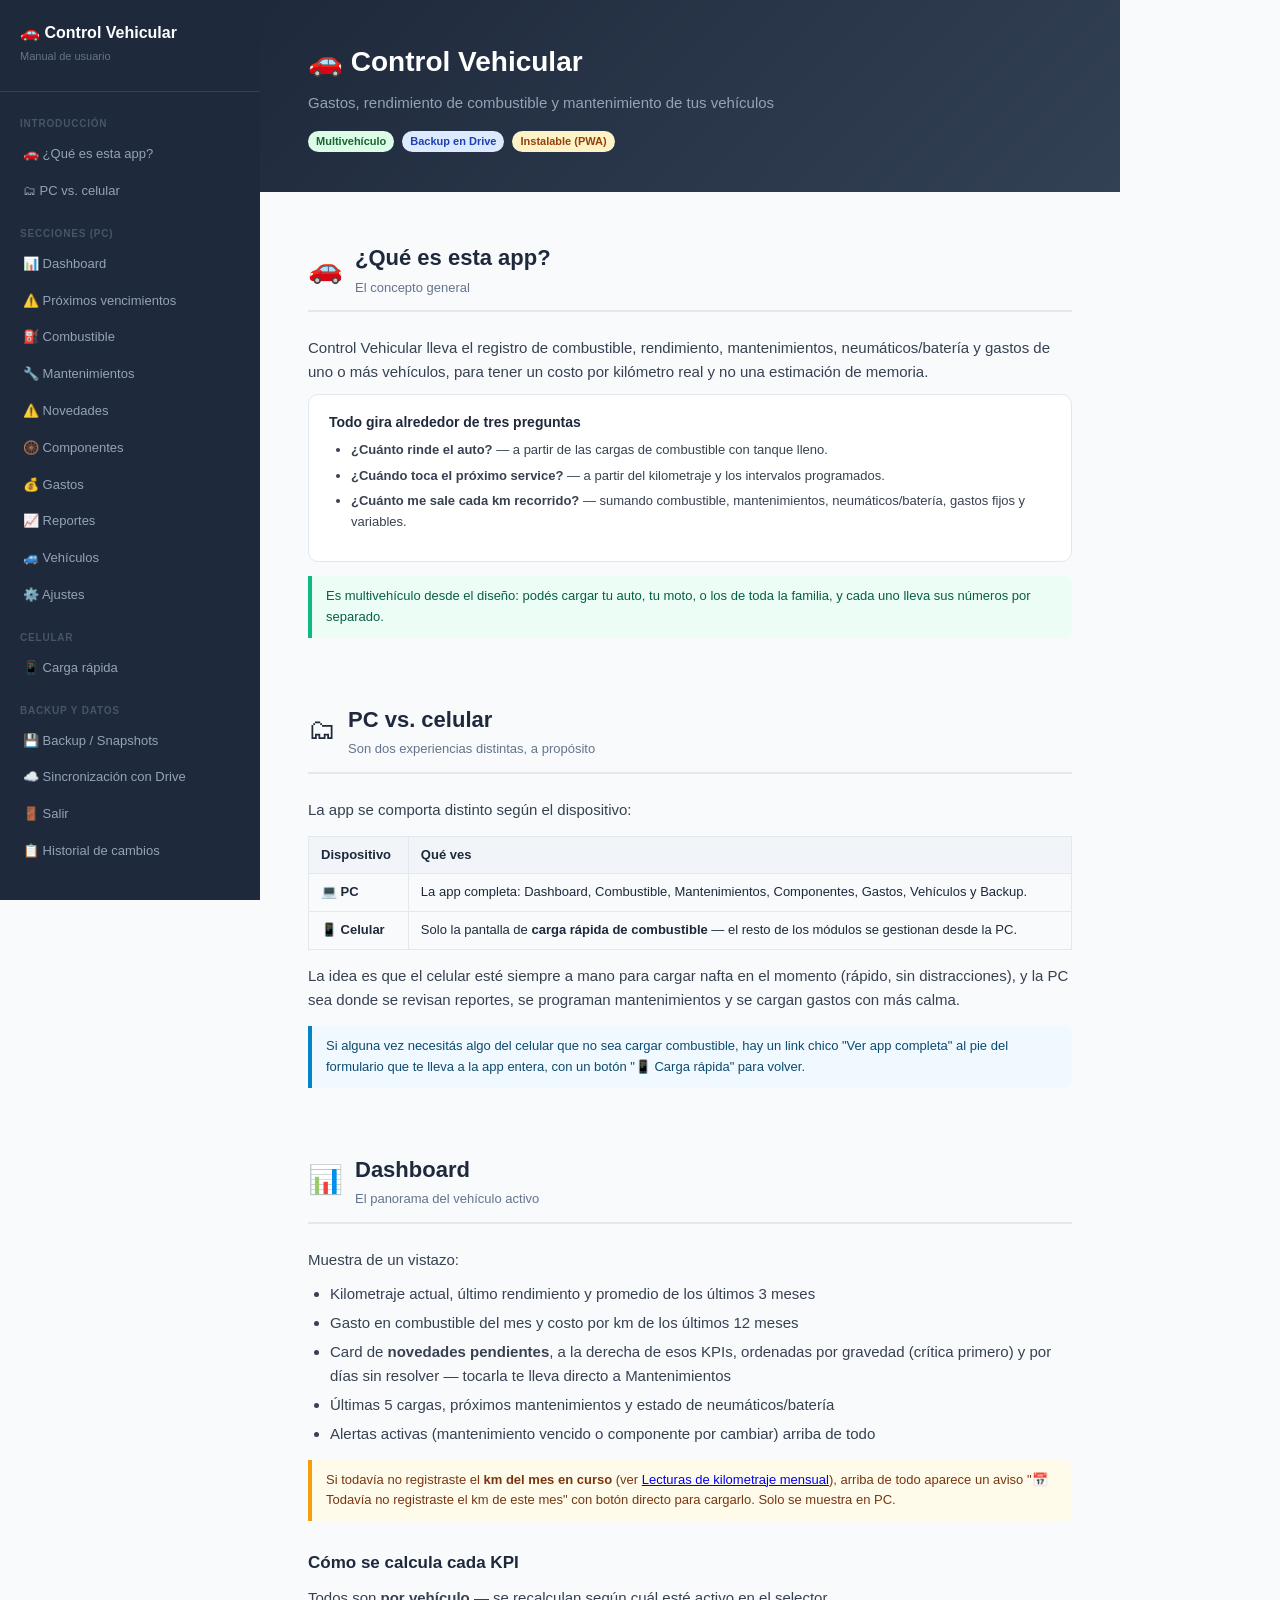
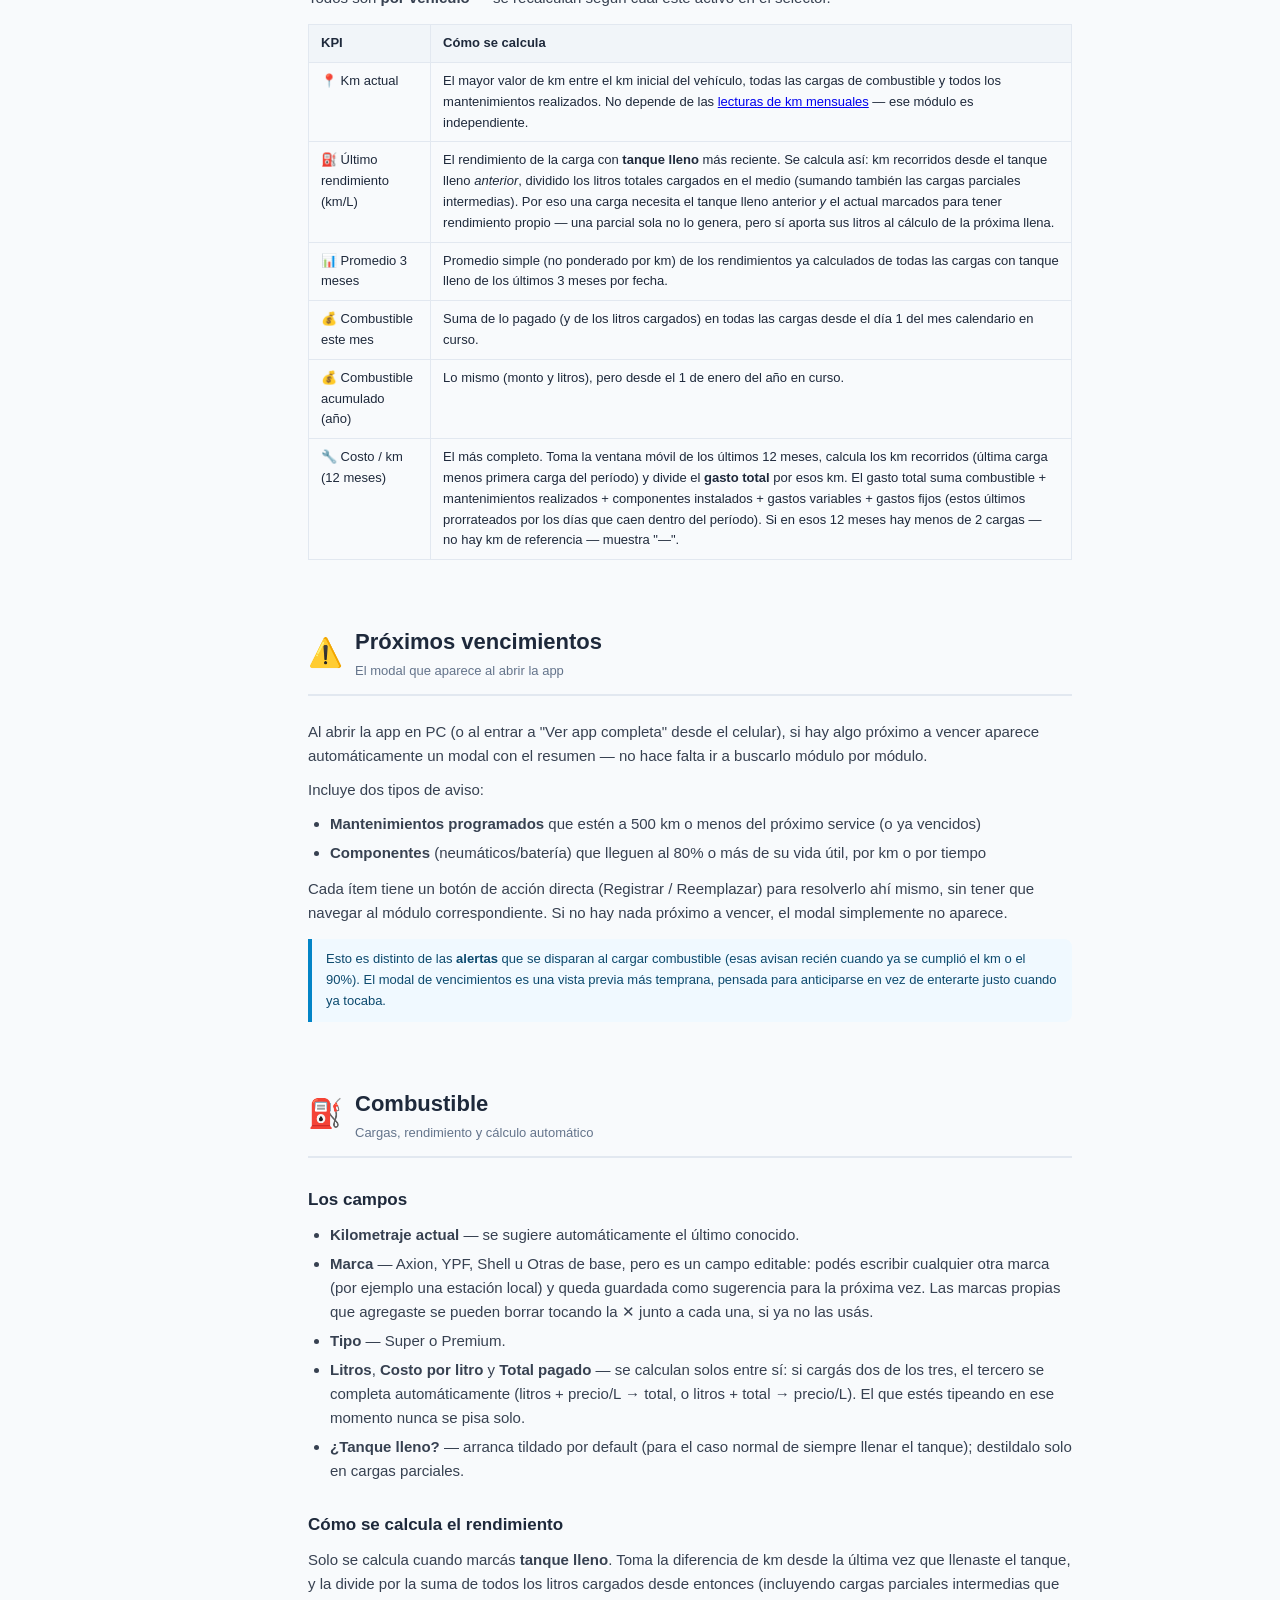
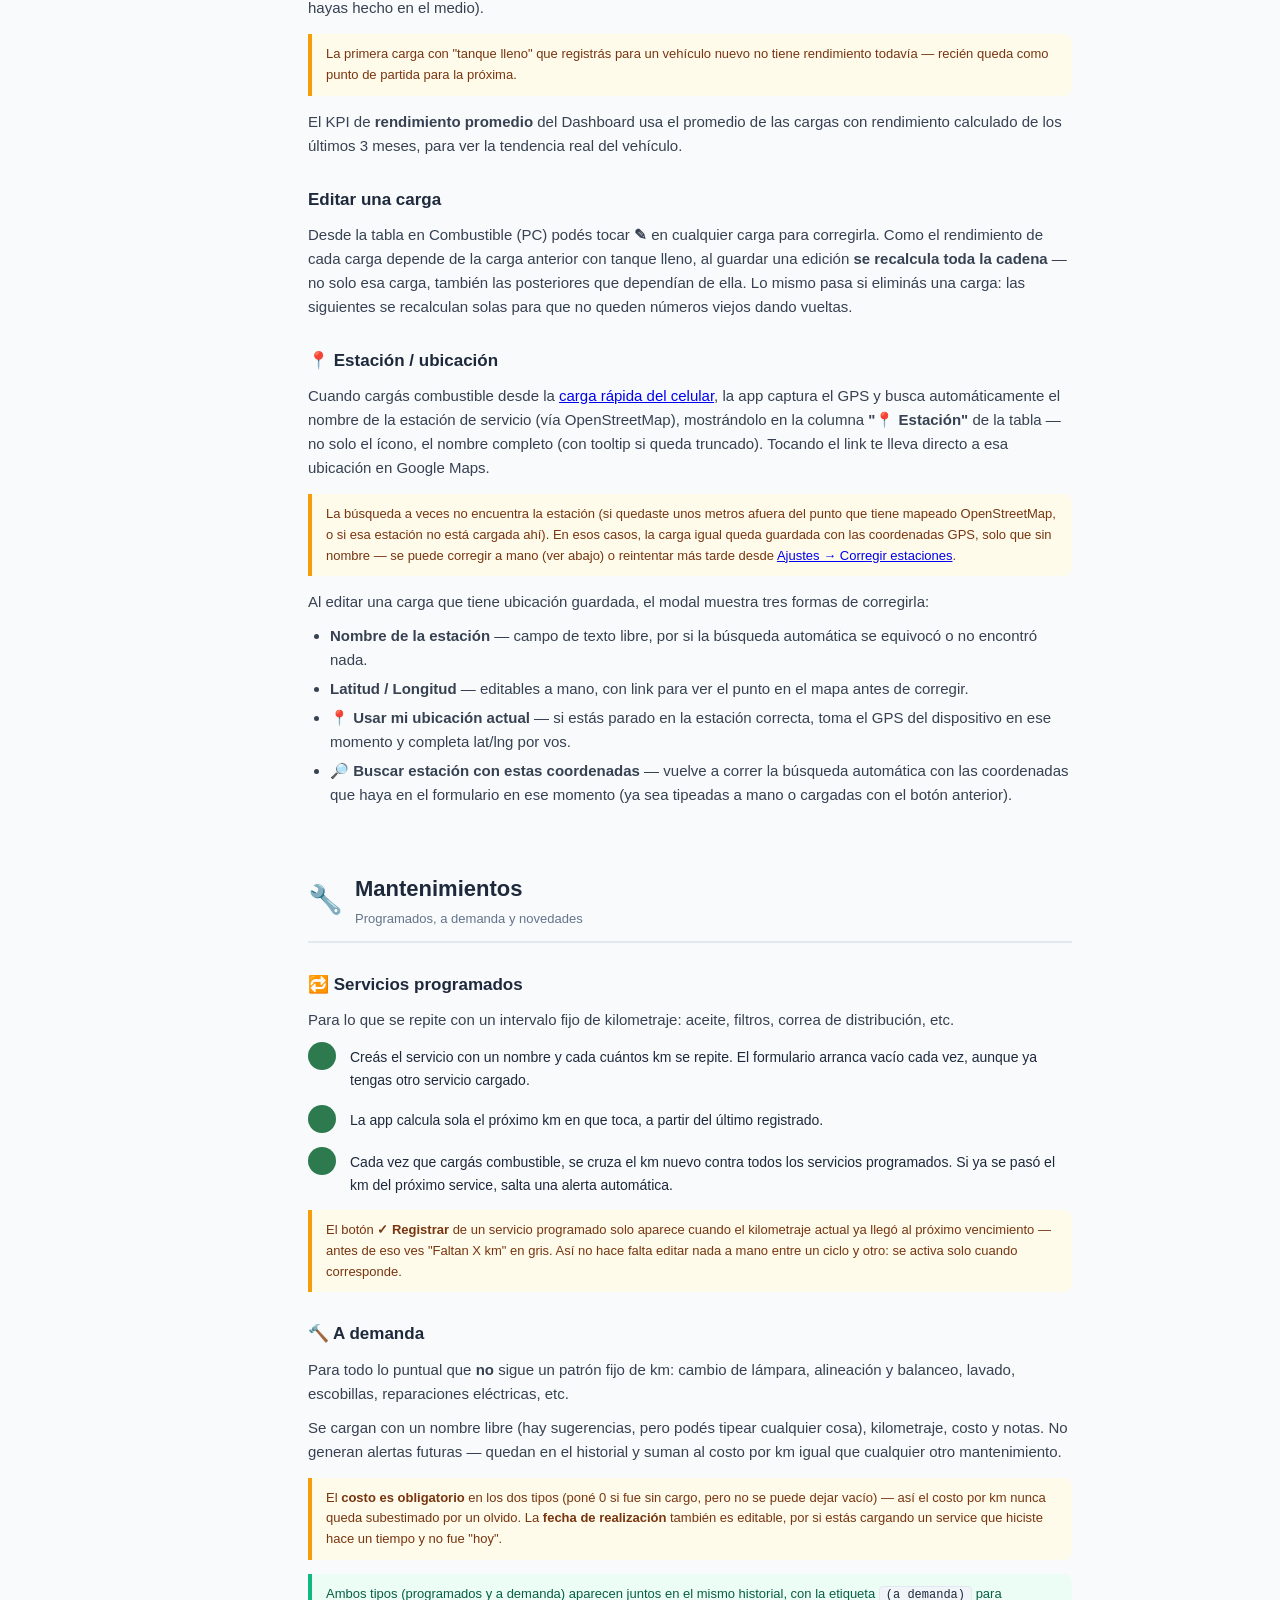
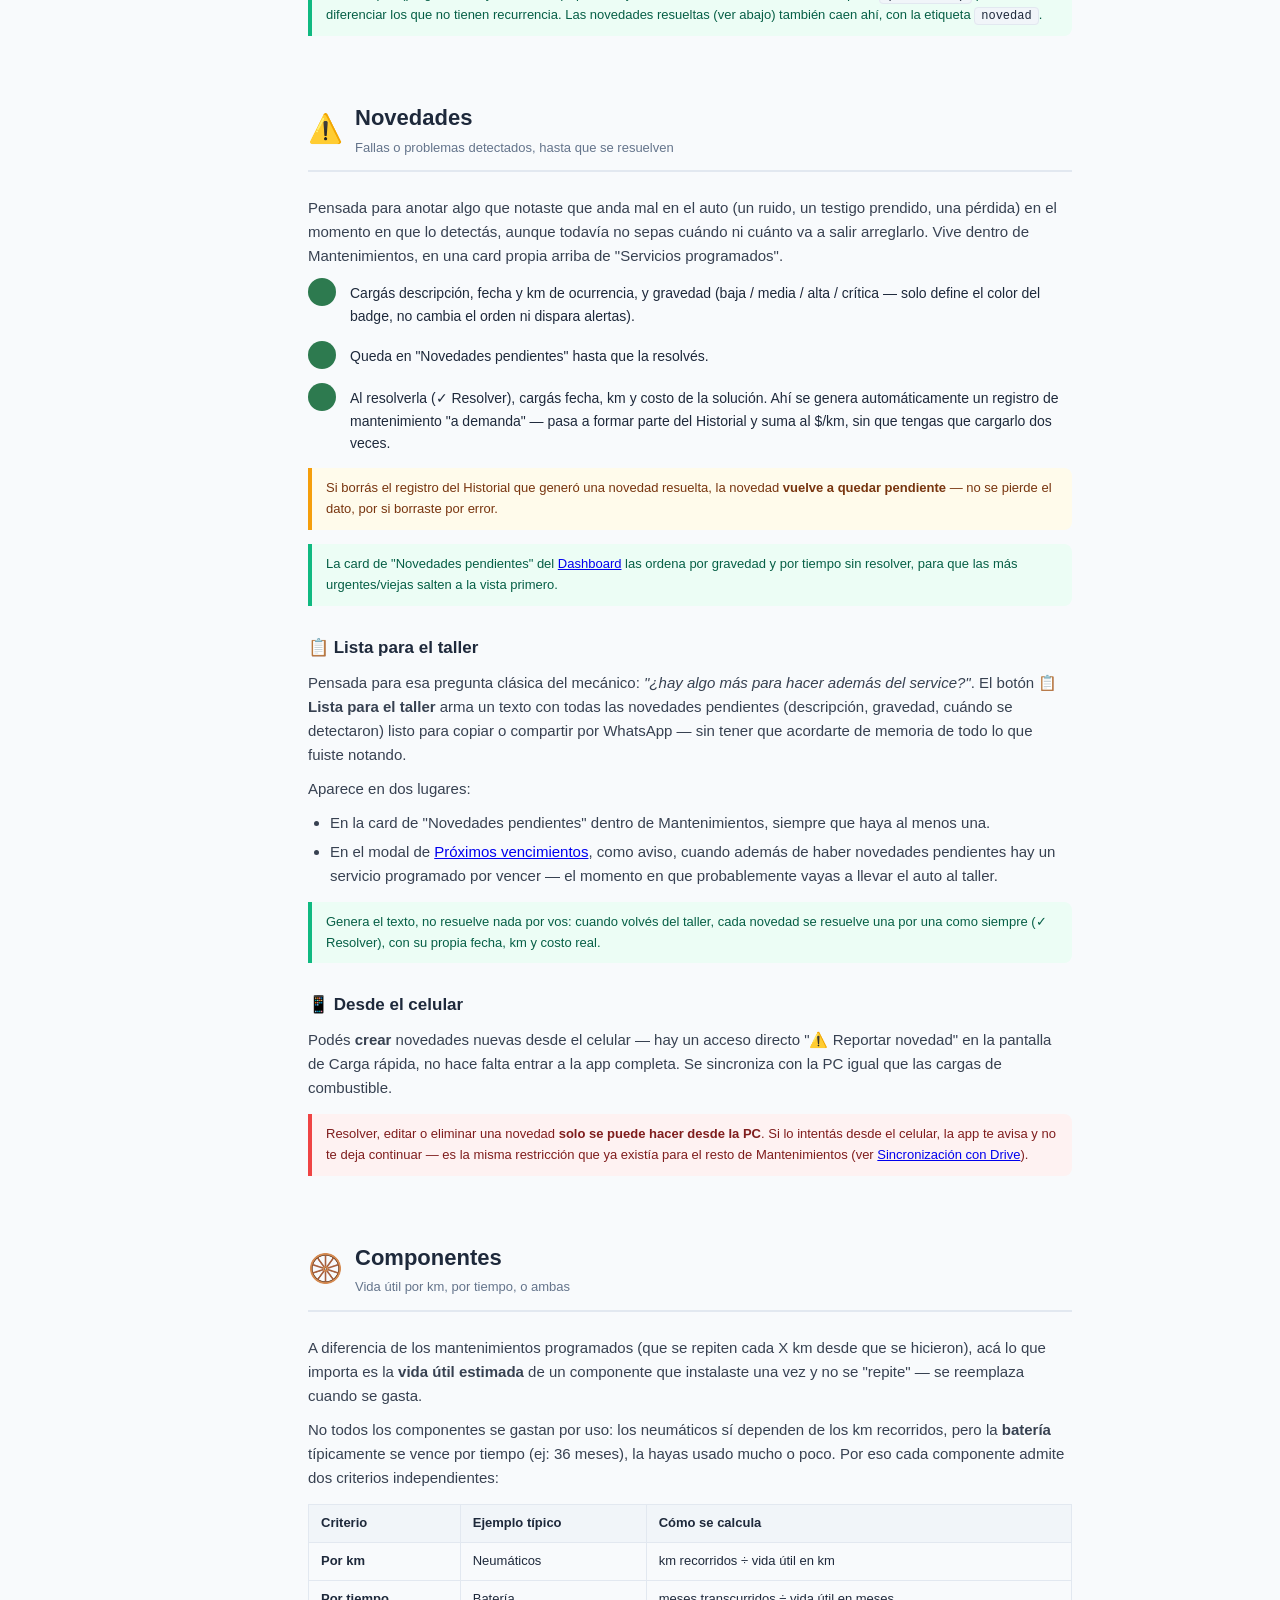
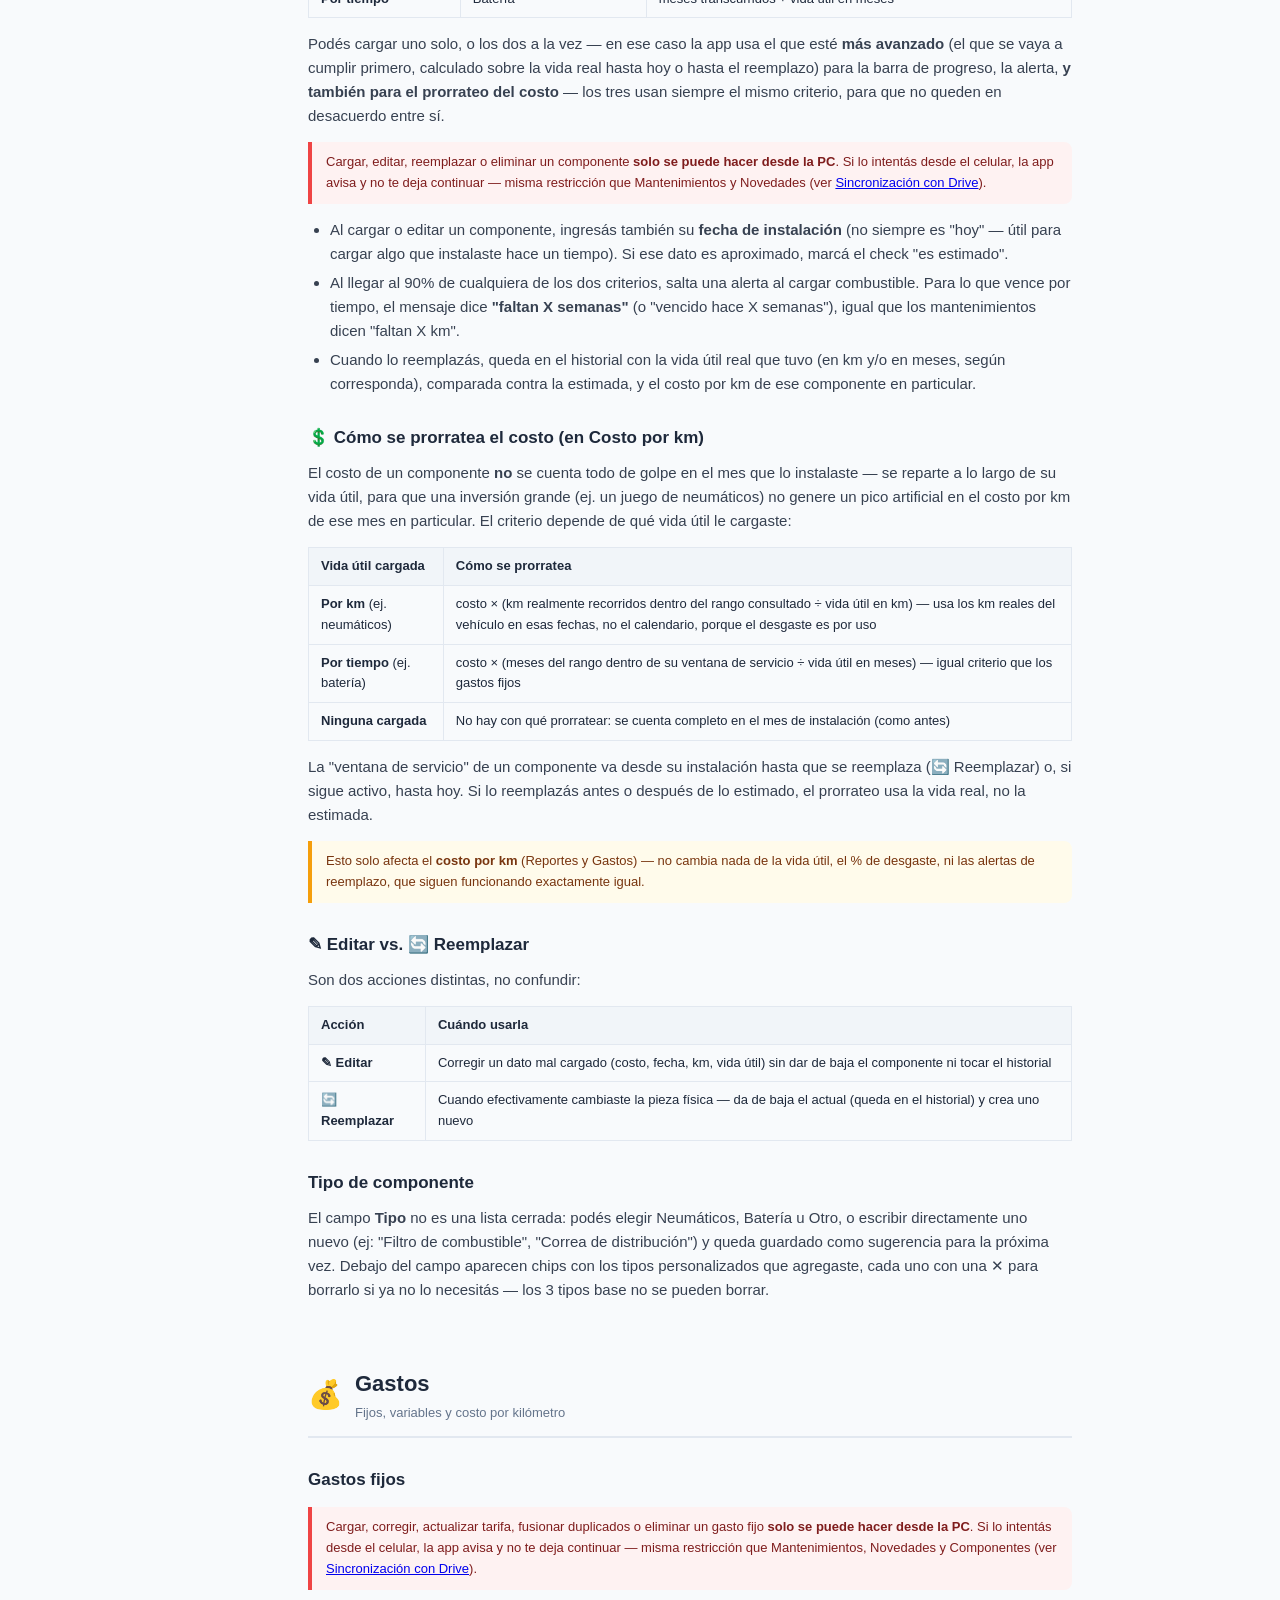
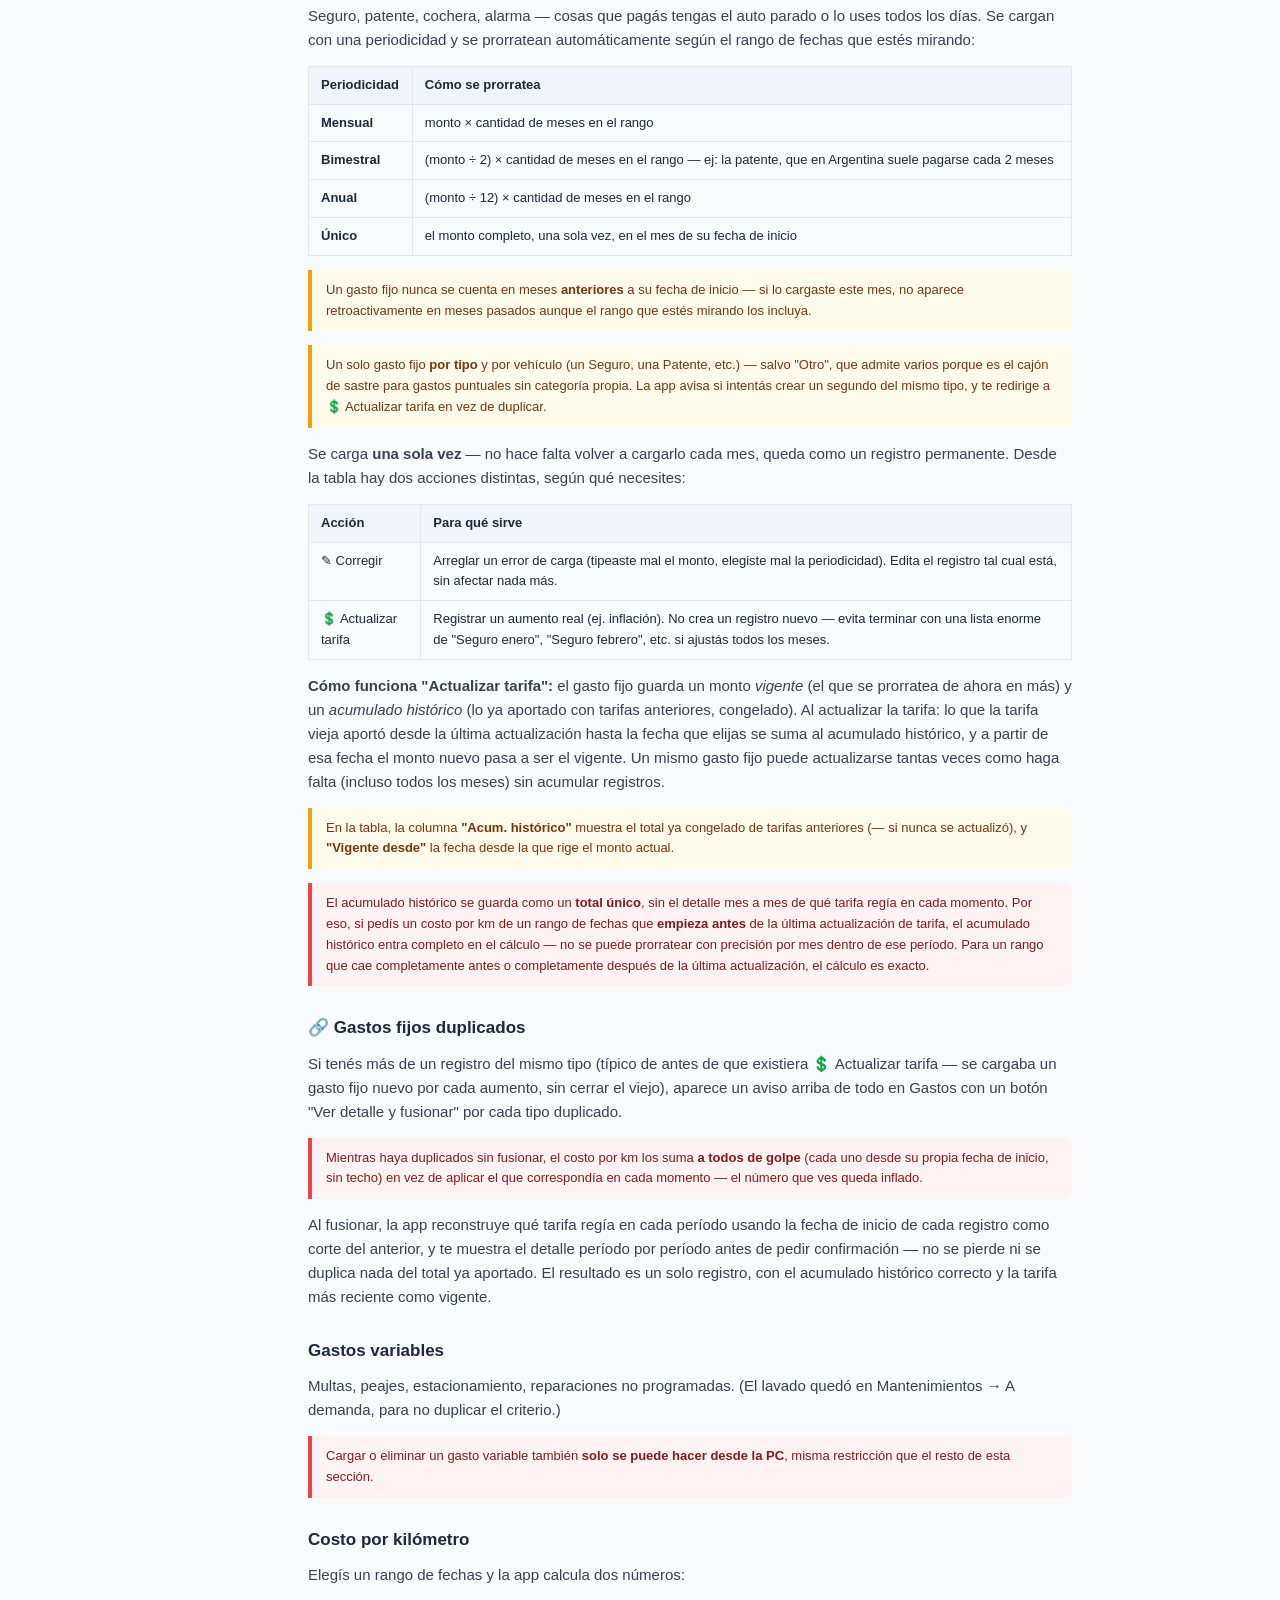
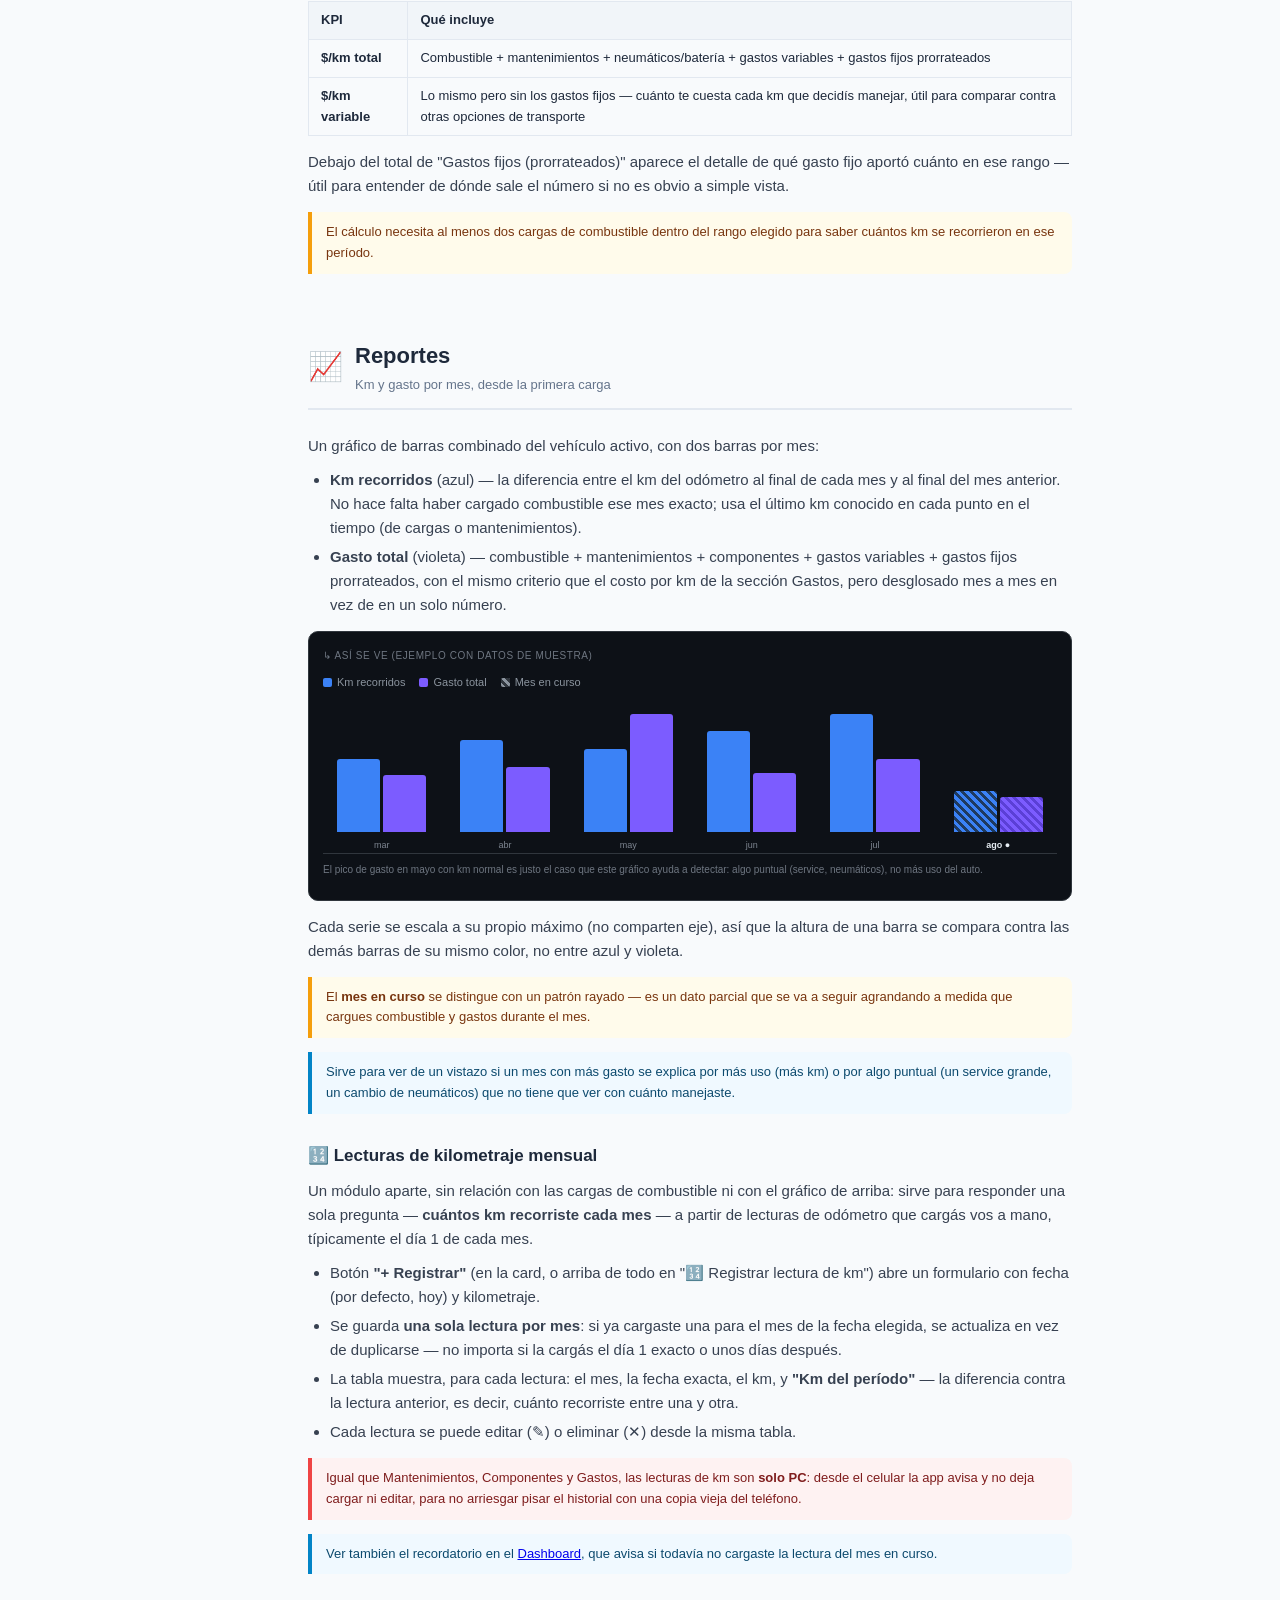
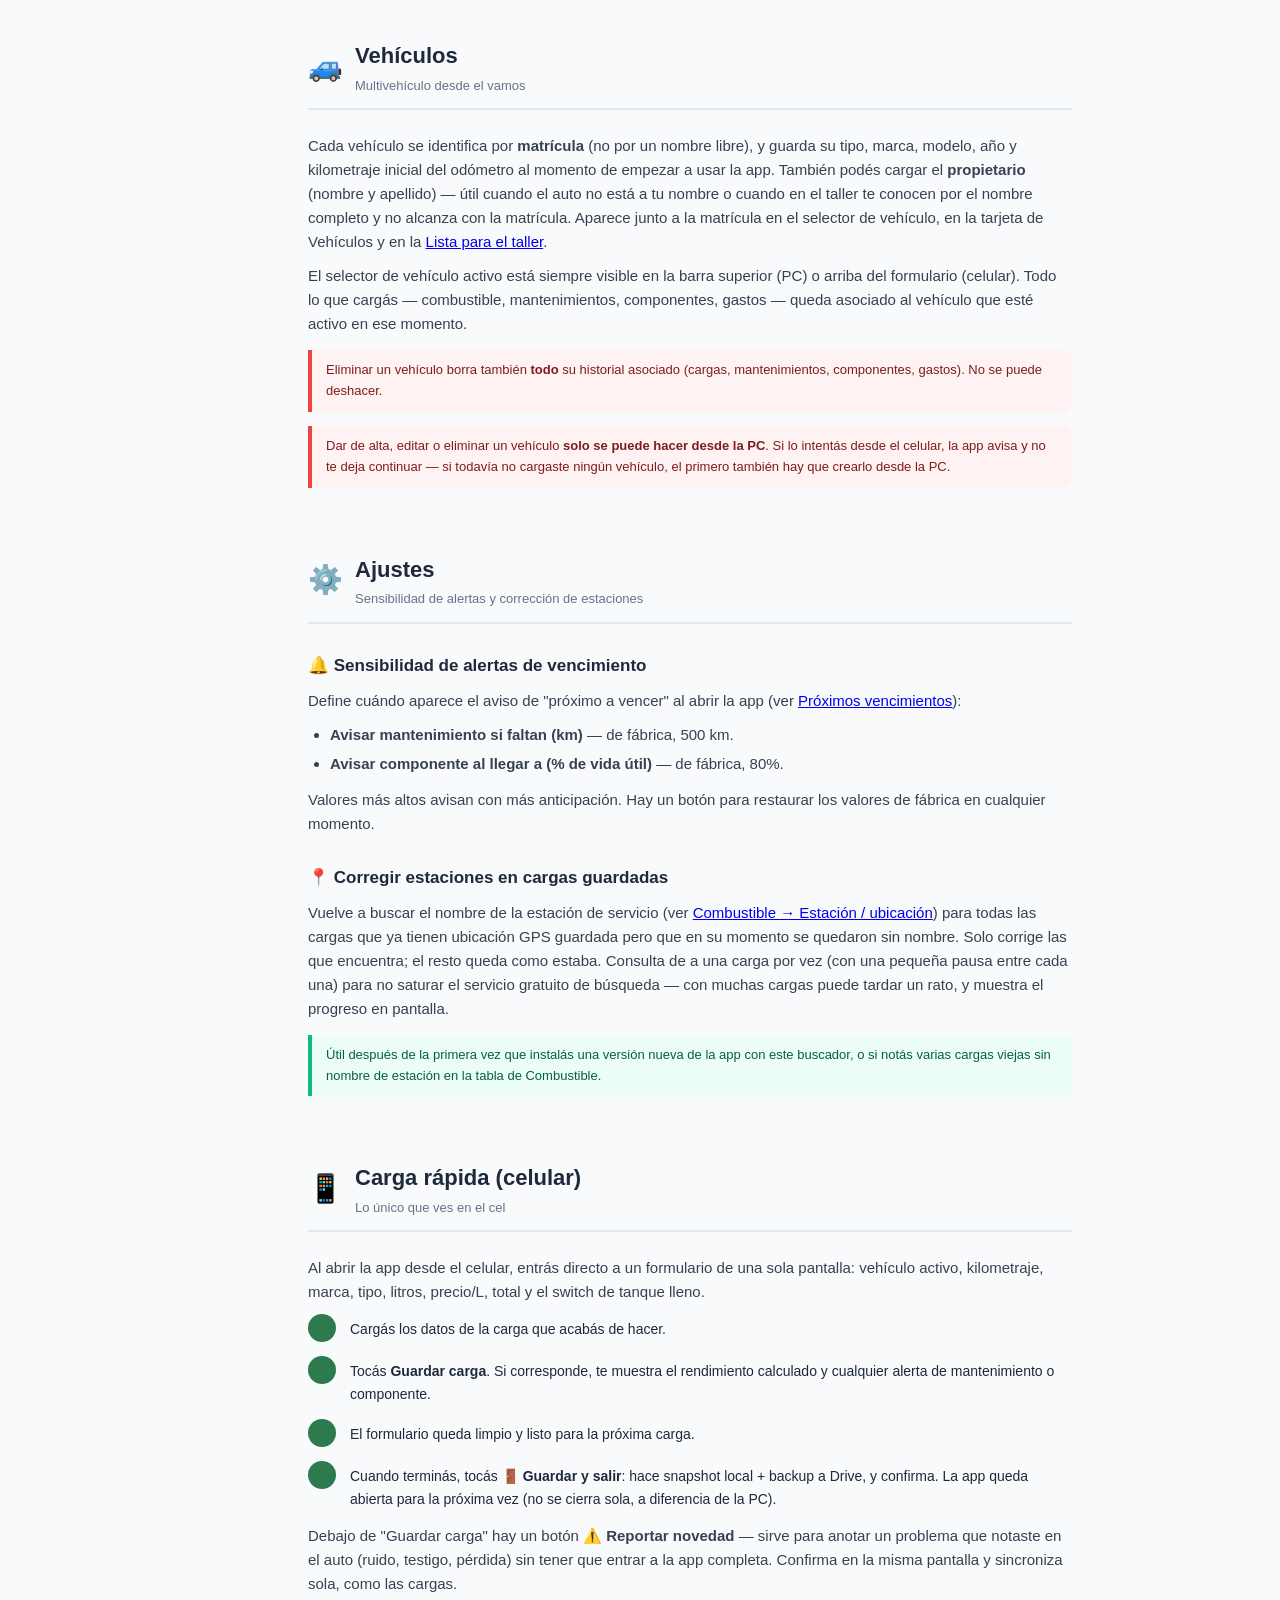
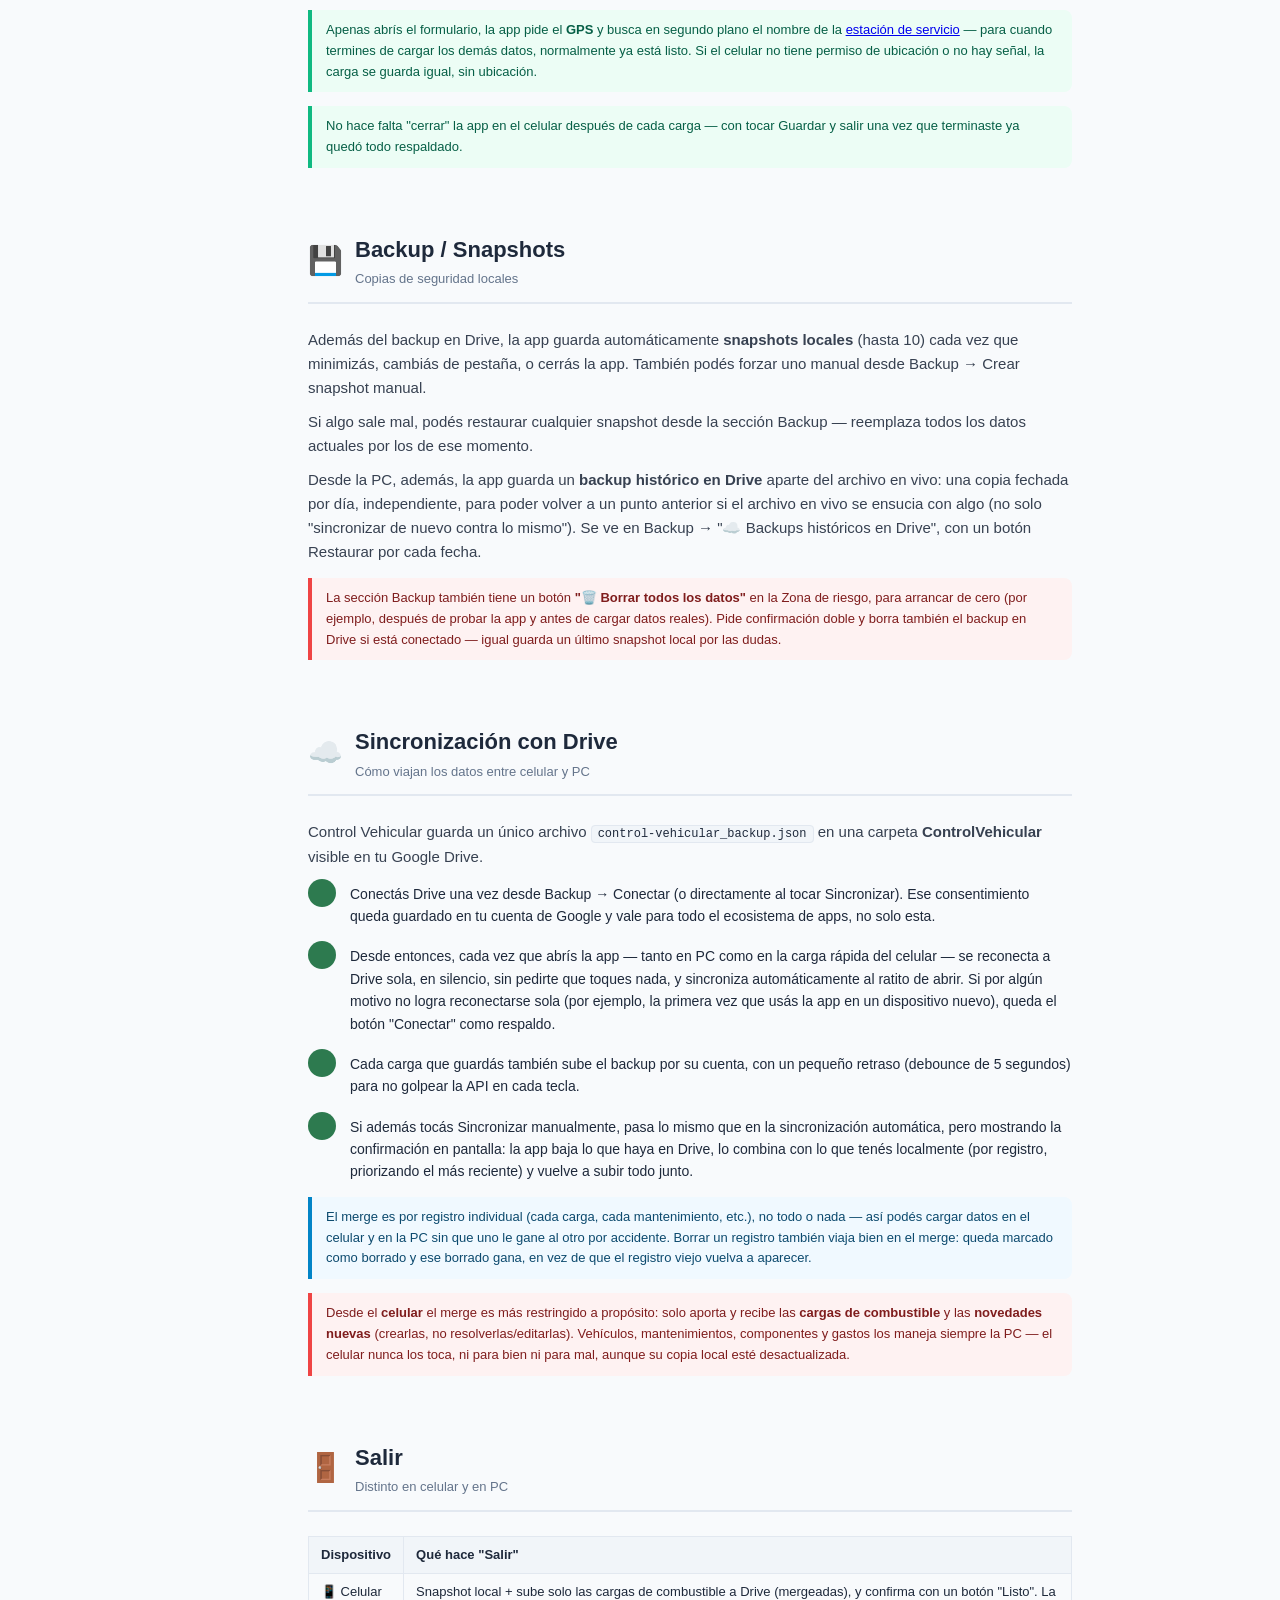
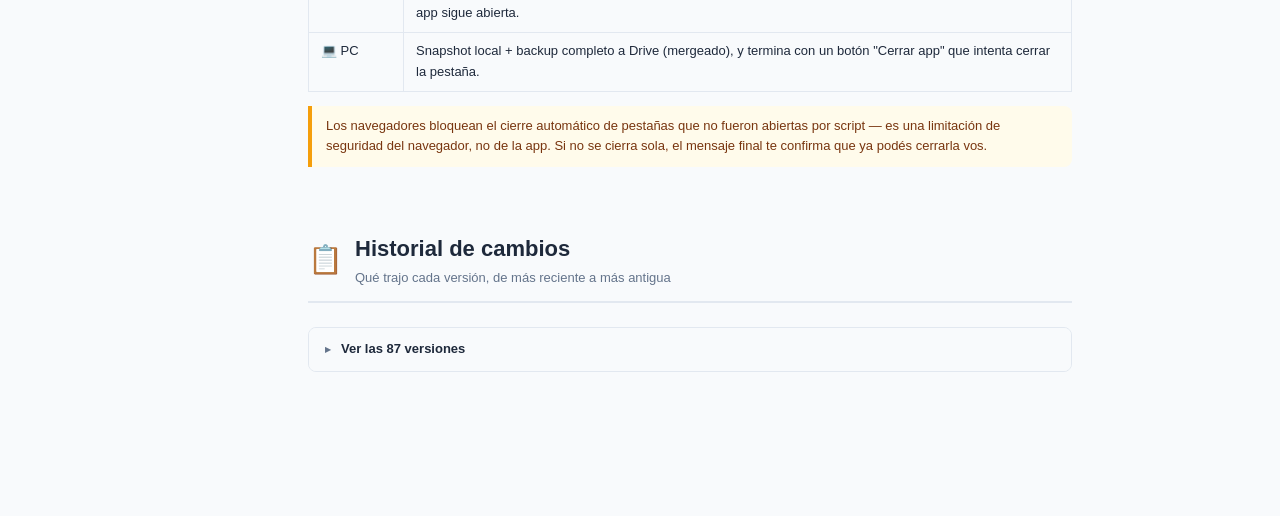
==== commit a93a34ab: "v0.93: grafico de muestra en Reportes + Historial de cambios al final del instructivo" ====
--- a/instructivo.html
+++ b/instructivo.html
@@ -244,6 +244,35 @@
   .cl-ver { font-family: 'Courier New', monospace; font-weight: 700; color: var(--primary); flex-shrink: 0; width: 52px; }
   .cl-date { font-size: 11px; color: var(--muted); font-family: 'Courier New', monospace; flex-shrink: 0; width: 78px; }
   .cl-desc { color: #4b5563; }
+
+  /* Recuadro de captura de pantalla ilustrativa (paleta real de la app, oscura) */
+  .screenshot-frame {
+    background: #0d1117;
+    border: 1px solid #30363d;
+    border-radius: 10px;
+    padding: 16px 14px 12px;
+    margin: 14px 0;
+  }
+  .screenshot-label {
+    font-size: 10px;
+    color: #6e7681;
+    text-transform: uppercase;
+    letter-spacing: .06em;
+    margin-bottom: 10px;
+  }
+  .barchart-legend{display:flex;gap:14px;margin-bottom:12px;font-size:11px;color:#8b949e;flex-wrap:wrap}
+  .barchart-legend-item{display:flex;align-items:center;gap:5px}
+  .barchart-legend-dot{width:9px;height:9px;border-radius:2px;display:inline-block;flex-shrink:0}
+  .barchart-combo{display:flex;align-items:flex-end;gap:10px;height:150px;padding:10px 2px 0;border-bottom:1px solid #30363d;overflow-x:auto}
+  .barchart-combo-col{flex:1;min-width:40px;display:flex;flex-direction:column;align-items:center;justify-content:flex-end;height:100%}
+  .barchart-combo-bars{display:flex;align-items:flex-end;gap:3px;height:100%;width:100%;justify-content:center}
+  .barchart-combo-bar{width:38%;border-radius:3px 3px 0 0;min-height:2px}
+  .barchart-combo-bar-km{background:#3b82f6}
+  .barchart-combo-bar-gasto{background:#7c5cff}
+  .barchart-combo-bar-km.en-curso{background:repeating-linear-gradient(45deg,#3b82f6,#3b82f6 3px,#1e3a5f 3px,#1e3a5f 6px)}
+  .barchart-combo-bar-gasto.en-curso{background:repeating-linear-gradient(45deg,#7c5cff,#7c5cff 3px,#5b3fd6 3px,#5b3fd6 6px)}
+  .barchart-combo-label{font-size:9px;color:#7d8590;margin-top:6px;white-space:nowrap}
+  .barchart-combo-label.en-curso{color:#e6edf3;font-weight:700}
 </style>
 </head>
 <body>
@@ -591,9 +620,44 @@
     <p>Un gráfico de barras combinado del vehículo activo, con dos barras por mes:</p>
     <ul>
       <li><b>Km recorridos</b> (azul) — la diferencia entre el km del odómetro al final de cada mes y al final del mes anterior. No hace falta haber cargado combustible ese mes exacto; usa el último km conocido en cada punto en el tiempo (de cargas o mantenimientos).</li>
-      <li><b>Gasto total</b> (verde) — combustible + mantenimientos + componentes + gastos variables + gastos fijos prorrateados, con el mismo criterio que el costo por km de la sección Gastos, pero desglosado mes a mes en vez de en un solo número.</li>
+      <li><b>Gasto total</b> (violeta) — combustible + mantenimientos + componentes + gastos variables + gastos fijos prorrateados, con el mismo criterio que el costo por km de la sección Gastos, pero desglosado mes a mes en vez de en un solo número.</li>
     </ul>
-    <p>Cada serie se escala a su propio máximo (no comparten eje), así que la altura de una barra se compara contra las demás barras de su mismo color, no entre azul y verde.</p>
+    <div class="screenshot-frame">
+      <div class="screenshot-label">↳ así se ve (ejemplo con datos de muestra)</div>
+      <div class="barchart-legend">
+        <span class="barchart-legend-item"><span class="barchart-legend-dot" style="background:#3b82f6"></span>Km recorridos</span>
+        <span class="barchart-legend-item"><span class="barchart-legend-dot" style="background:#7c5cff"></span>Gasto total</span>
+        <span class="barchart-legend-item"><span class="barchart-legend-dot" style="background:repeating-linear-gradient(45deg,#8b949e,#8b949e 3px,#30363d 3px,#30363d 6px)"></span>Mes en curso</span>
+      </div>
+      <div class="barchart-combo">
+        <div class="barchart-combo-col"><div class="barchart-combo-bars">
+          <div class="barchart-combo-bar barchart-combo-bar-km" style="height:62%" title="1.240 km"></div>
+          <div class="barchart-combo-bar barchart-combo-bar-gasto" style="height:48%" title="$185.000"></div>
+        </div><div class="barchart-combo-label">mar</div></div>
+        <div class="barchart-combo-col"><div class="barchart-combo-bars">
+          <div class="barchart-combo-bar barchart-combo-bar-km" style="height:78%" title="1.560 km"></div>
+          <div class="barchart-combo-bar barchart-combo-bar-gasto" style="height:55%" title="$210.000"></div>
+        </div><div class="barchart-combo-label">abr</div></div>
+        <div class="barchart-combo-col"><div class="barchart-combo-bars">
+          <div class="barchart-combo-bar barchart-combo-bar-km" style="height:70%" title="1.400 km"></div>
+          <div class="barchart-combo-bar barchart-combo-bar-gasto" style="height:100%" title="$380.000"></div>
+        </div><div class="barchart-combo-label">may</div></div>
+        <div class="barchart-combo-col"><div class="barchart-combo-bars">
+          <div class="barchart-combo-bar barchart-combo-bar-km" style="height:85%" title="1.700 km"></div>
+          <div class="barchart-combo-bar barchart-combo-bar-gasto" style="height:50%" title="$195.000"></div>
+        </div><div class="barchart-combo-label">jun</div></div>
+        <div class="barchart-combo-col"><div class="barchart-combo-bars">
+          <div class="barchart-combo-bar barchart-combo-bar-km" style="height:100%" title="2.010 km"></div>
+          <div class="barchart-combo-bar barchart-combo-bar-gasto" style="height:62%" title="$230.000"></div>
+        </div><div class="barchart-combo-label">jul</div></div>
+        <div class="barchart-combo-col"><div class="barchart-combo-bars">
+          <div class="barchart-combo-bar barchart-combo-bar-km en-curso" style="height:35%" title="700 km (parcial)"></div>
+          <div class="barchart-combo-bar barchart-combo-bar-gasto en-curso" style="height:30%" title="$112.000 (parcial)"></div>
+        </div><div class="barchart-combo-label en-curso">ago ●</div></div>
+      </div>
+      <p style="font-size:10px;color:#6e7681;margin-top:8px">El pico de gasto en mayo con km normal es justo el caso que este gráfico ayuda a detectar: algo puntual (service, neumáticos), no más uso del auto.</p>
+    </div>
+    <p>Cada serie se escala a su propio máximo (no comparten eje), así que la altura de una barra se compara contra las demás barras de su mismo color, no entre azul y violeta.</p>
     <div class="note">El <b>mes en curso</b> se distingue con un patrón rayado — es un dato parcial que se va a seguir agrandando a medida que cargues combustible y gastos durante el mes.</div>
     <div class="info">Sirve para ver de un vistazo si un mes con más gasto se explica por más uso (más km) o por algo puntual (un service grande, un cambio de neumáticos) que no tiene que ver con cuánto manejaste.</div>
 
@@ -696,6 +760,22 @@
     <div class="warning">Desde el <b>celular</b> el merge es más restringido a propósito: solo aporta y recibe las <b>cargas de combustible</b> y las <b>novedades nuevas</b> (crearlas, no resolverlas/editarlas). Vehículos, mantenimientos, componentes y gastos los maneja siempre la PC — el celular nunca los toca, ni para bien ni para mal, aunque su copia local esté desactualizada.</div>
   </div>
 
+  <div class="section" id="salir">
+    <div class="section-header">
+      <div class="section-icon">🚪</div>
+      <div>
+        <div class="section-title">Salir</div>
+        <div class="section-subtitle">Distinto en celular y en PC</div>
+      </div>
+    </div>
+    <table>
+      <tr><th>Dispositivo</th><th>Qué hace "Salir"</th></tr>
+      <tr><td>📱 Celular</td><td>Snapshot local + sube solo las cargas de combustible a Drive (mergeadas), y confirma con un botón "Listo". La app sigue abierta.</td></tr>
+      <tr><td>💻 PC</td><td>Snapshot local + backup completo a Drive (mergeado), y termina con un botón "Cerrar app" que intenta cerrar la pestaña.</td></tr>
+    </table>
+    <div class="note">Los navegadores bloquean el cierre automático de pestañas que no fueron abiertas por script — es una limitación de seguridad del navegador, no de la app. Si no se cierra sola, el mensaje final te confirma que ya podés cerrarla vos.</div>
+  </div>
+
   <div class="section" id="changelog">
     <div class="section-header">
       <div class="section-icon">📋</div>
@@ -705,8 +785,10 @@
       </div>
     </div>
     <details class="changelog-toggle">
-      <summary>Ver las 85 versiones</summary>
+      <summary>Ver las 87 versiones</summary>
       <div class="changelog-list">
+        <div class="changelog-row"><span class="cl-ver">v0.93</span><span class="cl-date">2026-08-22</span><span class="cl-desc">Reordenar el instructivo: "Historial de cambios" pasa a ser la última sección, después de "Salir"</span></div>
+        <div class="changelog-row"><span class="cl-ver">v0.92</span><span class="cl-date">2026-08-22</span><span class="cl-desc">Gráfico de muestra ilustrativo en Reportes (con datos de ejemplo) para ver cómo se ve "Km y gasto por mes" antes de tener datos reales cargados; corregido color de "Gasto total" en el texto (era violeta, decía verde)</span></div>
         <div class="changelog-row"><span class="cl-ver">v0.91</span><span class="cl-date">2026-08-22</span><span class="cl-desc">Documentar en el instructivo las restricciones PC-only de Componentes/Gastos/Vehículos y el criterio unificado de vida útil en Componentes</span></div>
         <div class="changelog-row"><span class="cl-ver">v0.90</span><span class="cl-date">2026-08-22</span><span class="cl-desc">Auditoría completa: tombstones en 7 colecciones + cascada de vehículo/cargas (evita que el auto-sync revierta un borrado), avisos PC-only en Componentes/Gastos/Vehículos, texto de usuario escapado en 4 puntos, y criterio de vida útil consistente entre alertas y costo de componentes</span></div>
         <div class="changelog-row"><span class="cl-ver">v0.89</span><span class="cl-date">2026-08-22</span><span class="cl-desc">Mostrar litros (además del monto) en los KPIs "Combustible este mes" y "Combustible acumulado (año)" del Dashboard</span></div>
@@ -796,21 +878,6 @@
     </details>
   </div>
 
-  <div class="section" id="salir">
-    <div class="section-header">
-      <div class="section-icon">🚪</div>
-      <div>
-        <div class="section-title">Salir</div>
-        <div class="section-subtitle">Distinto en celular y en PC</div>
-      </div>
-    </div>
-    <table>
-      <tr><th>Dispositivo</th><th>Qué hace "Salir"</th></tr>
-      <tr><td>📱 Celular</td><td>Snapshot local + sube solo las cargas de combustible a Drive (mergeadas), y confirma con un botón "Listo". La app sigue abierta.</td></tr>
-      <tr><td>💻 PC</td><td>Snapshot local + backup completo a Drive (mergeado), y termina con un botón "Cerrar app" que intenta cerrar la pestaña.</td></tr>
-    </table>
-    <div class="note">Los navegadores bloquean el cierre automático de pestañas que no fueron abiertas por script — es una limitación de seguridad del navegador, no de la app. Si no se cierra sola, el mensaje final te confirma que ya podés cerrarla vos.</div>
-  </div>
 
 </div>
 </div>
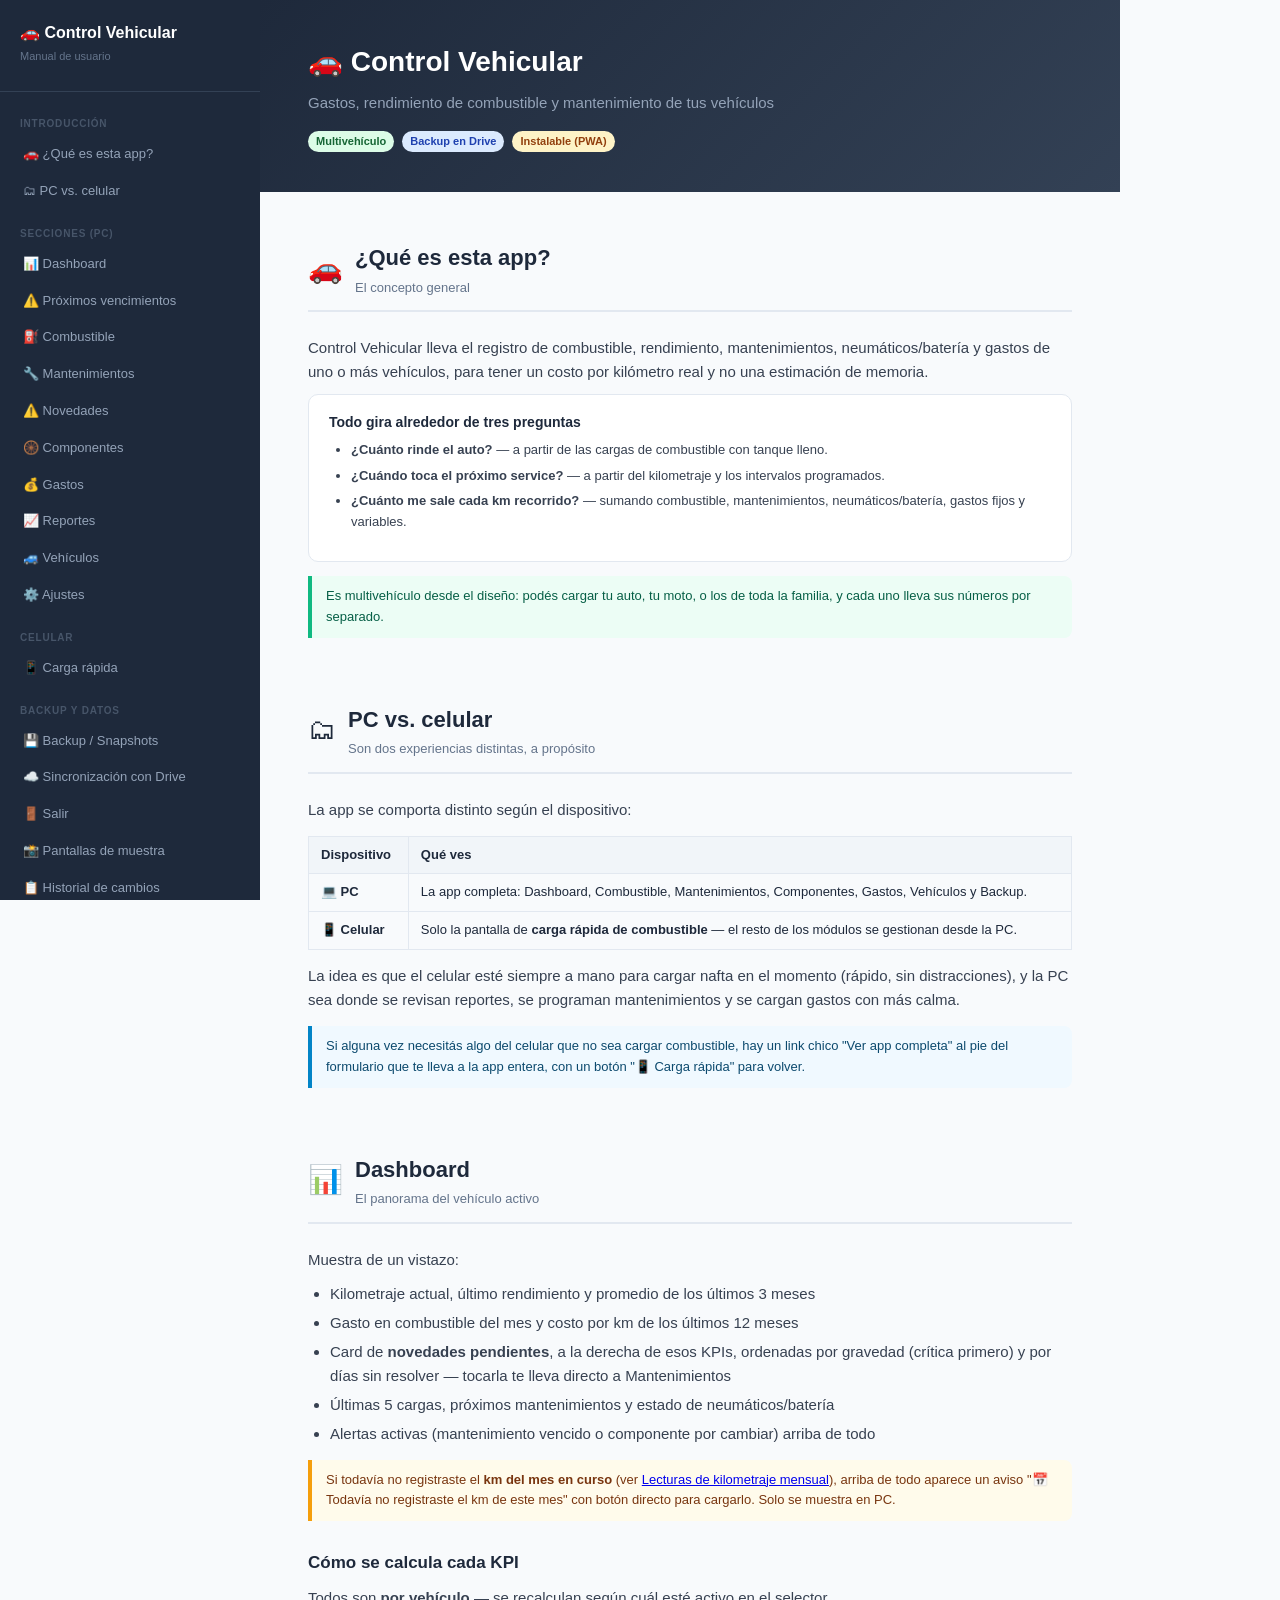
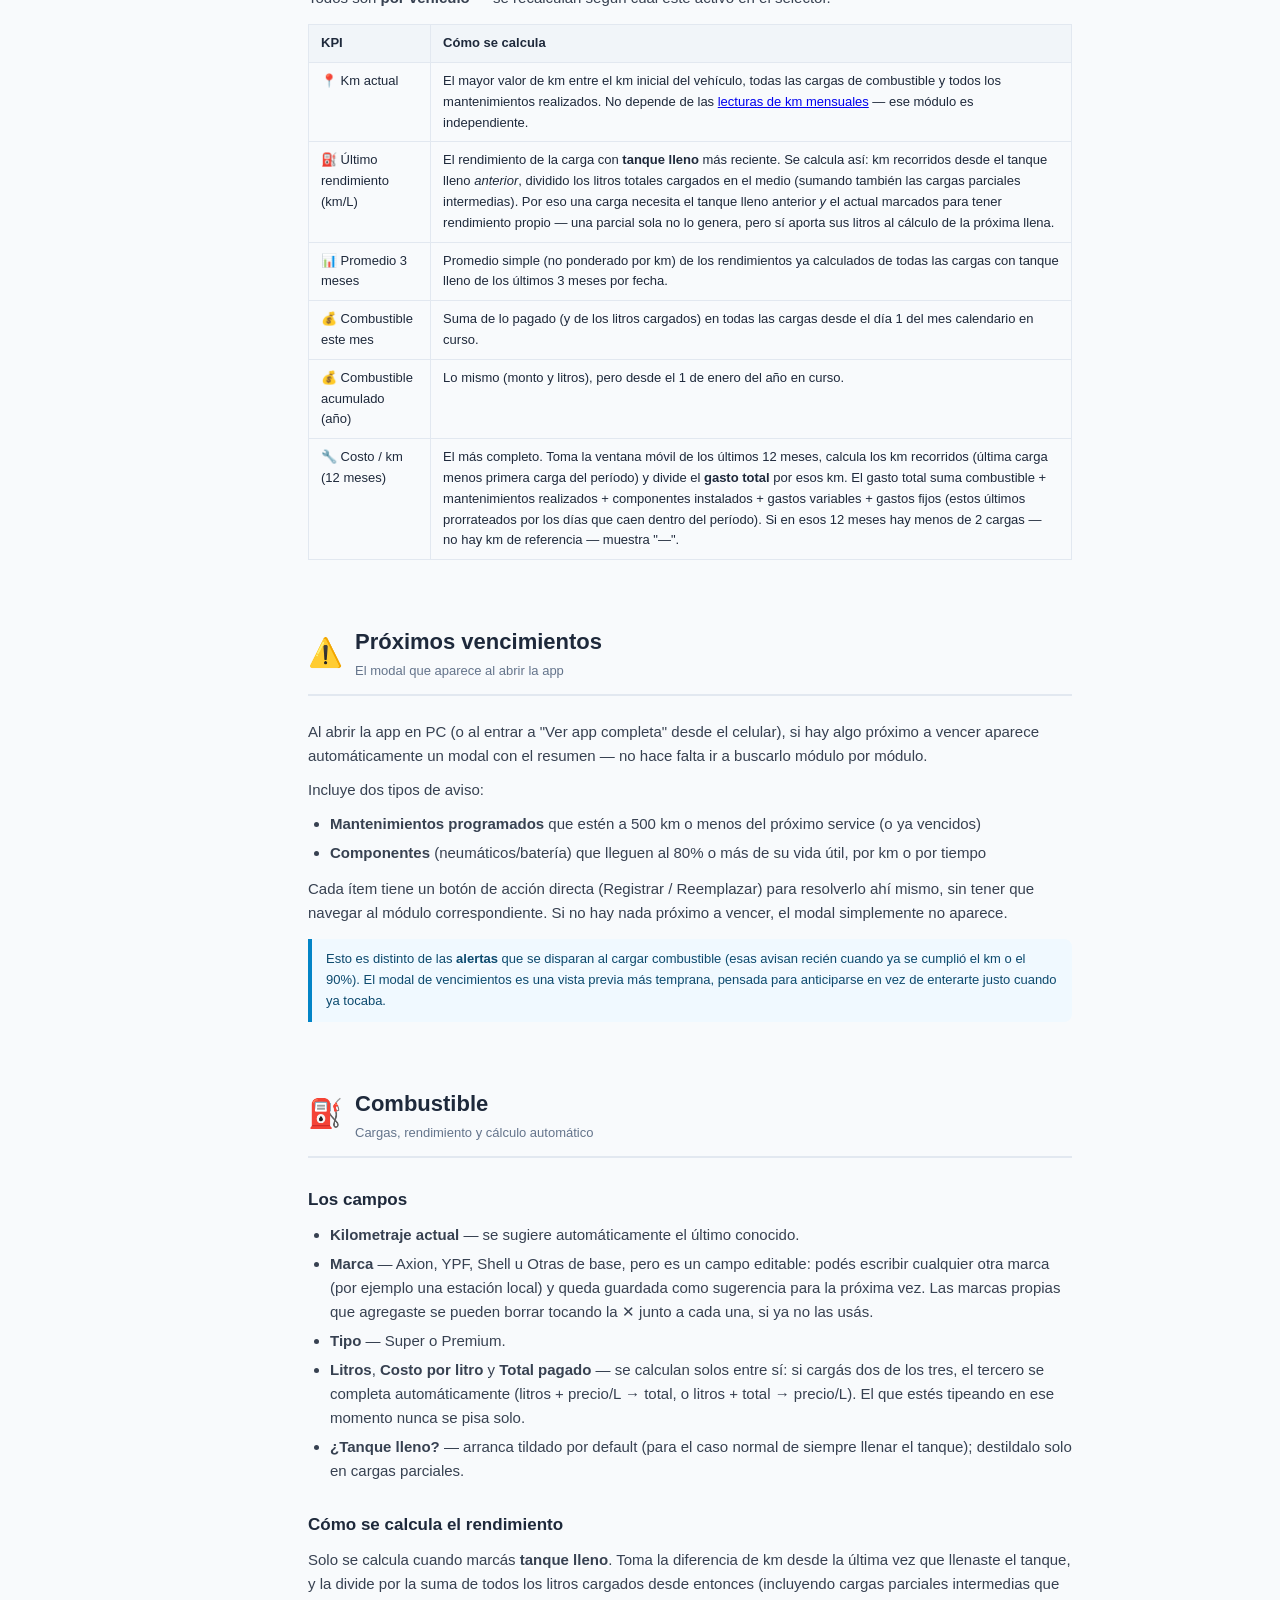
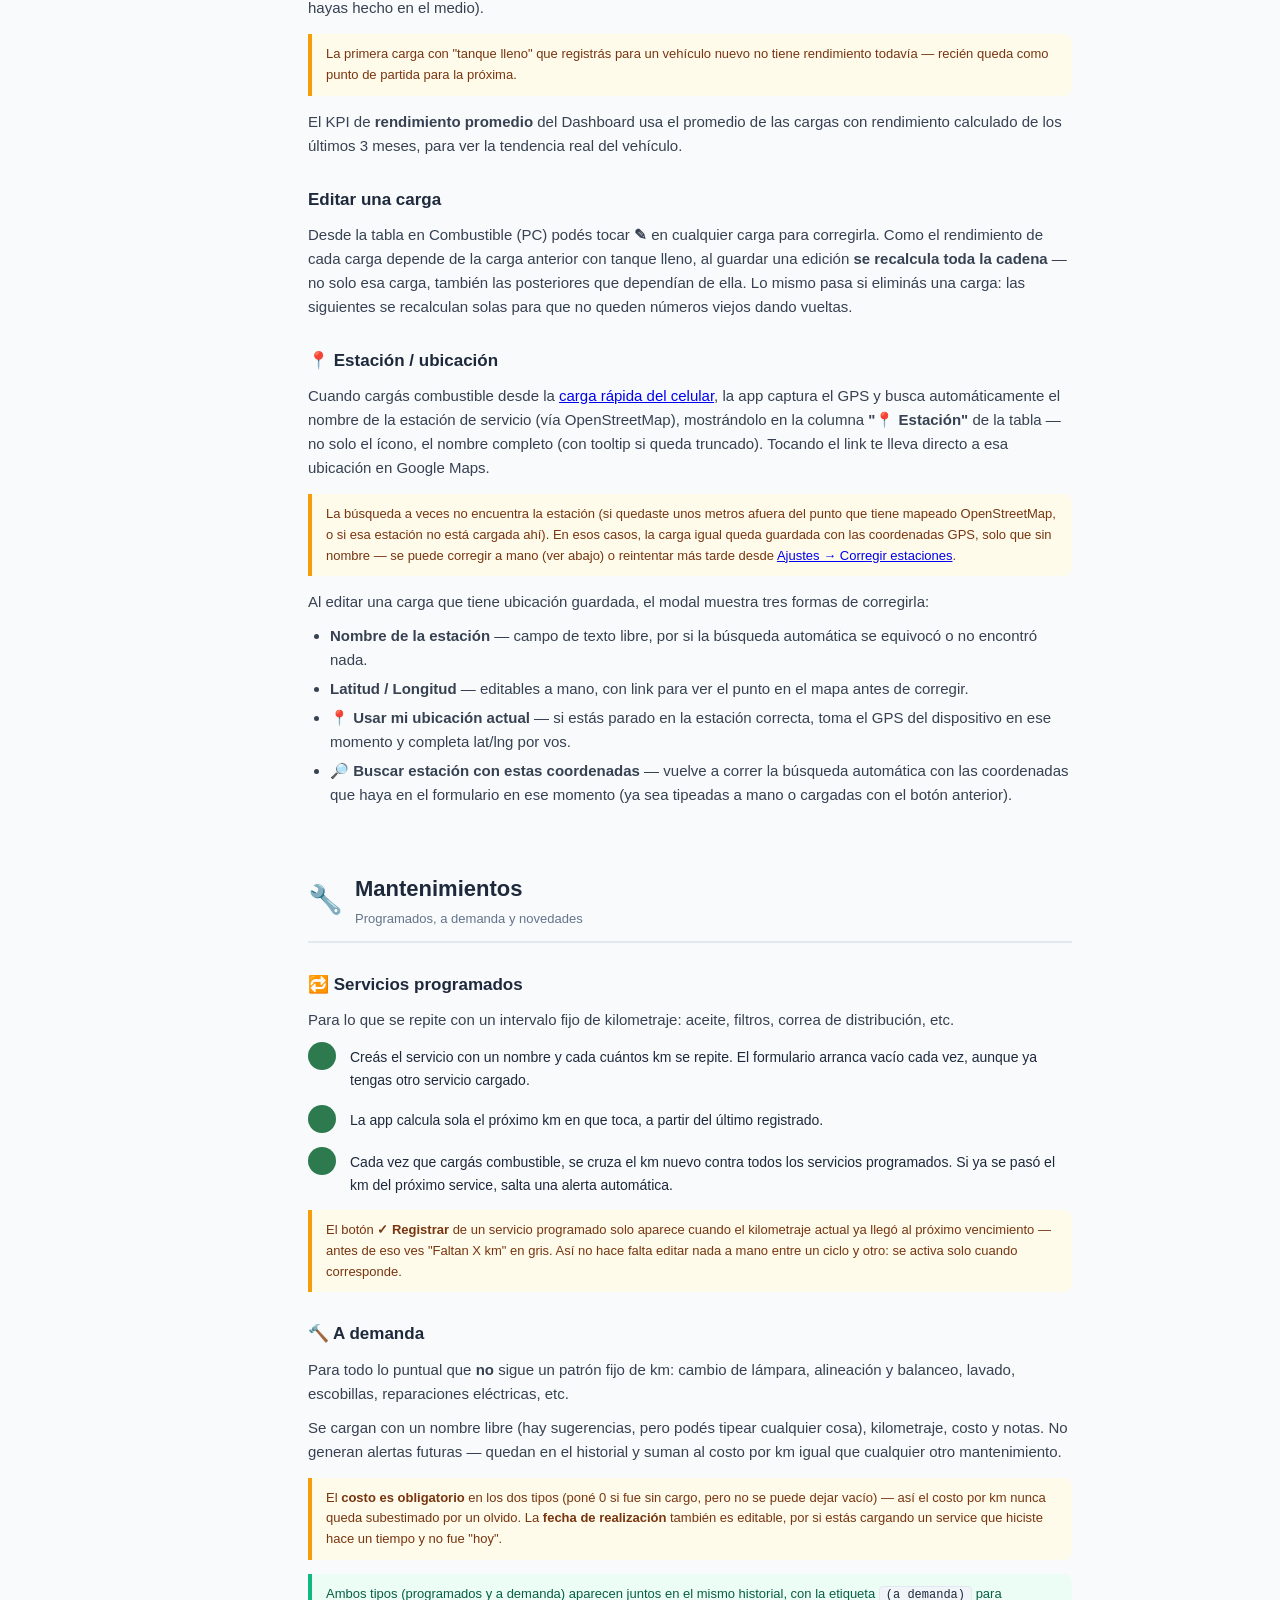
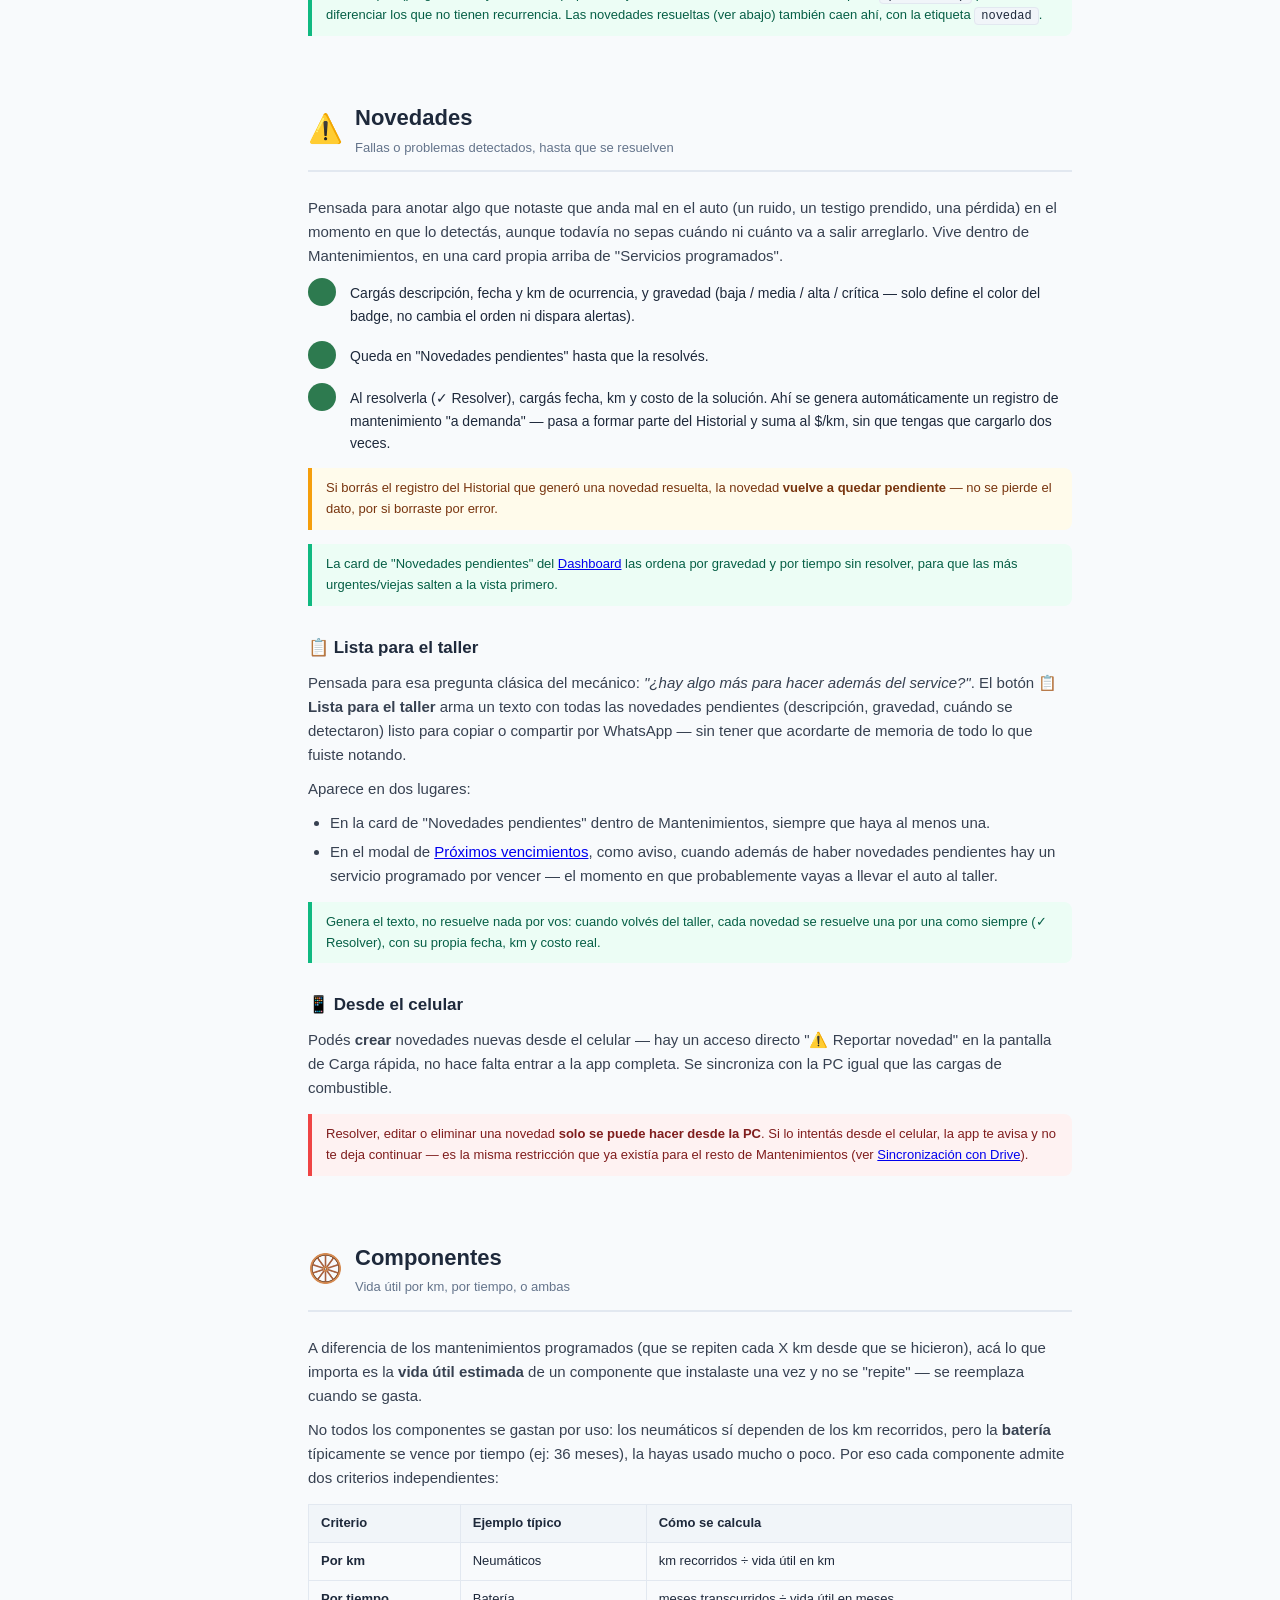
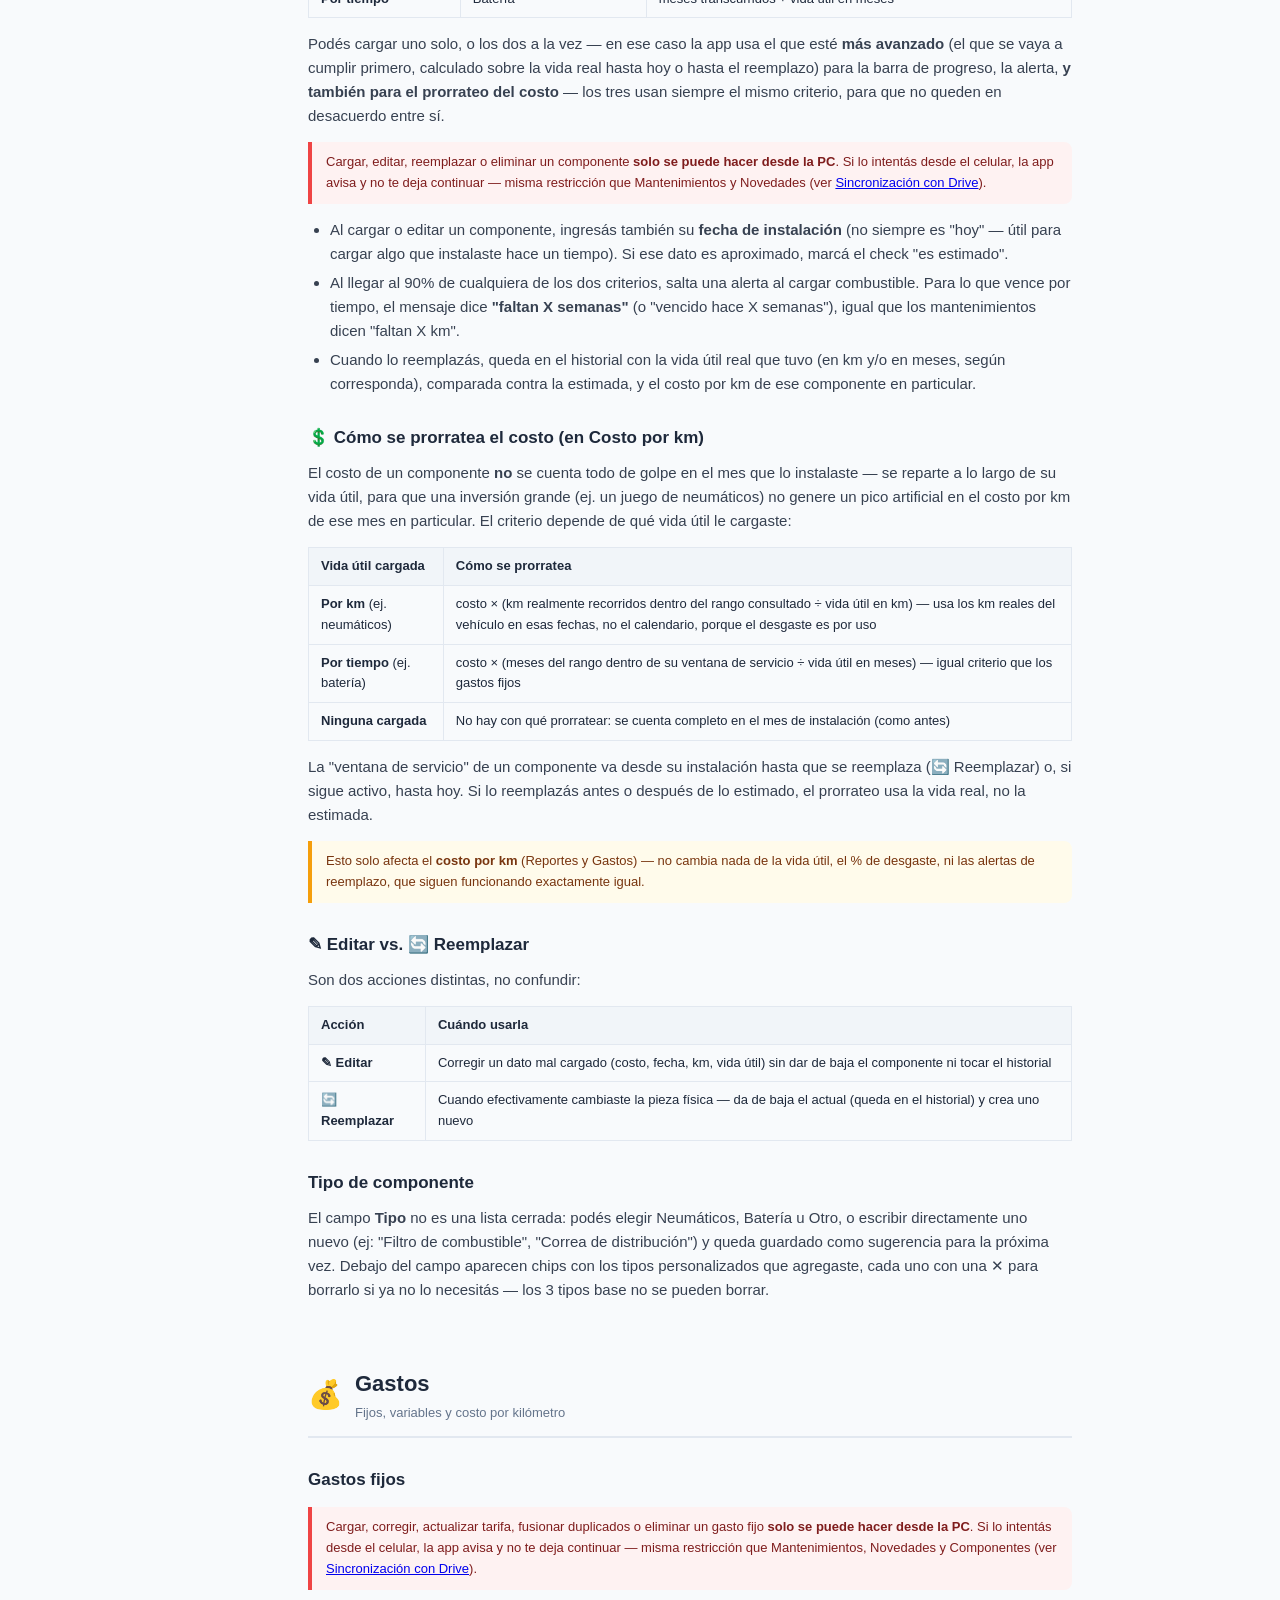
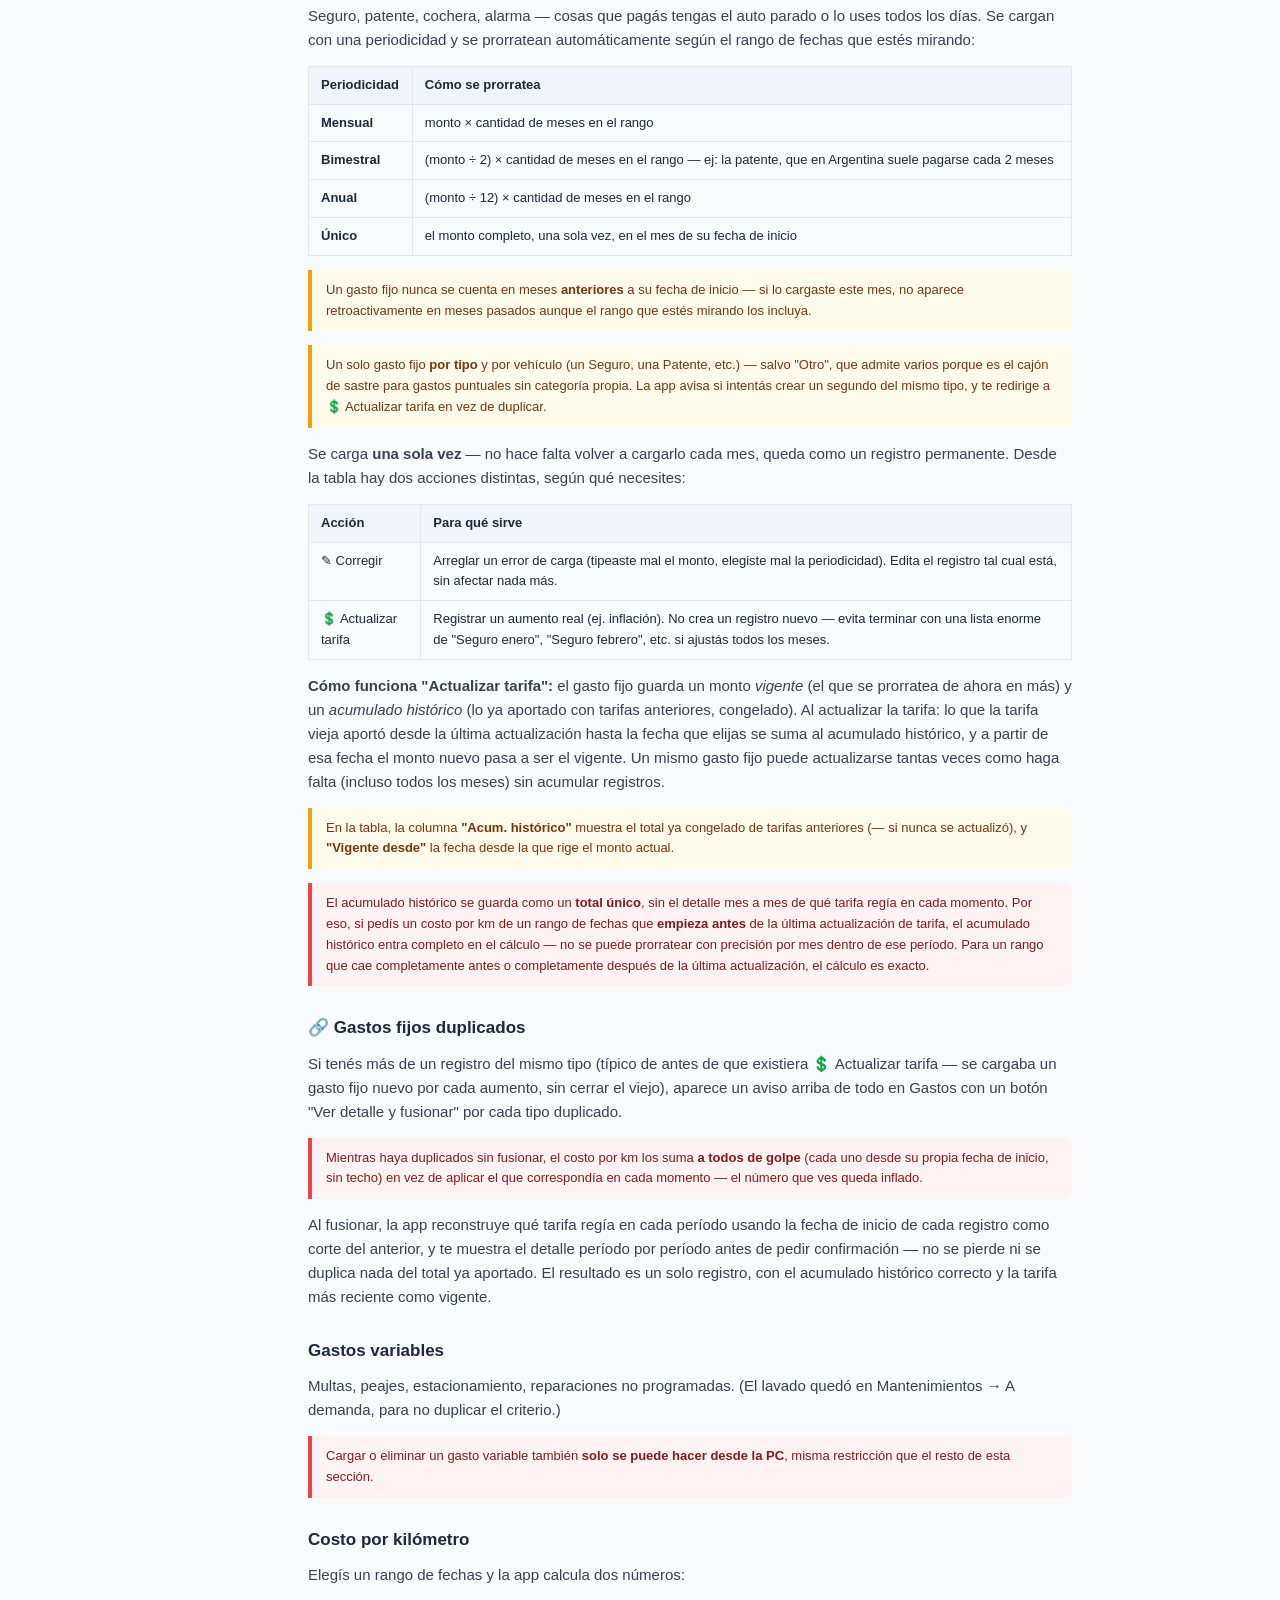
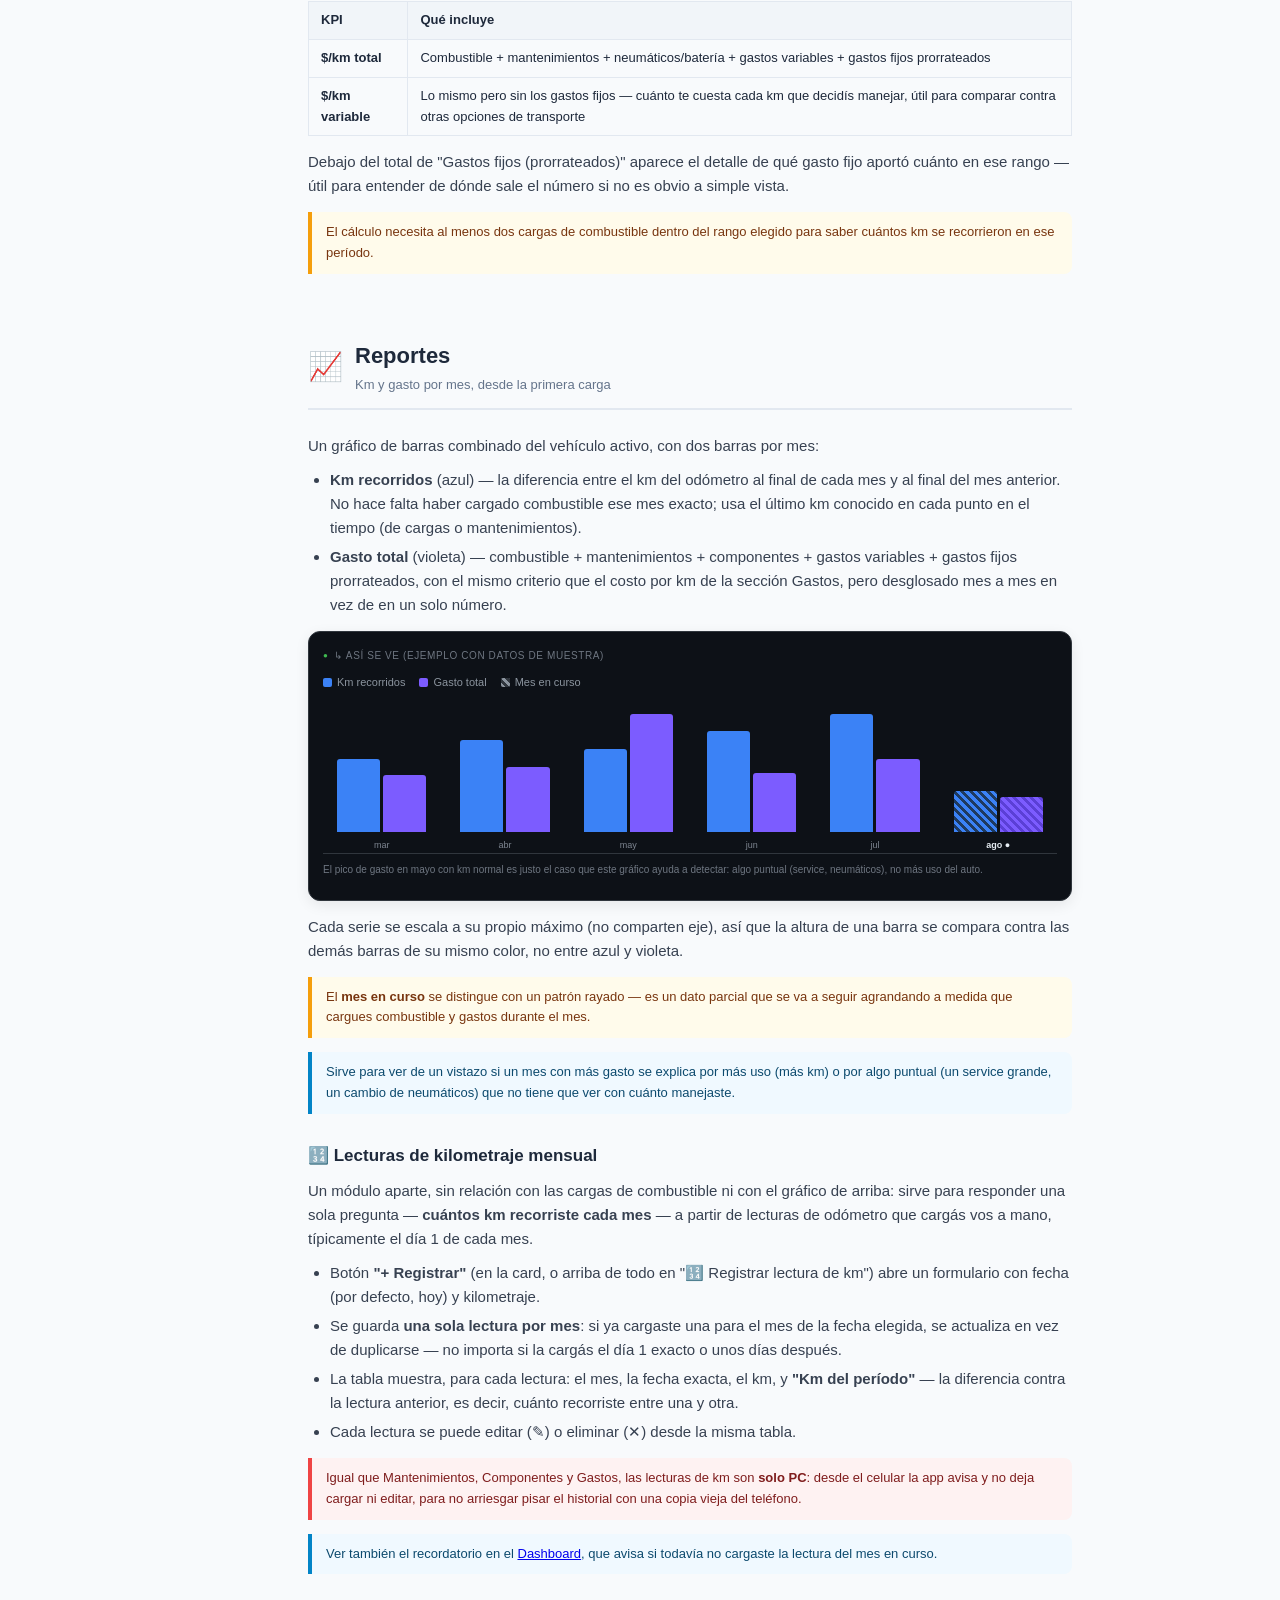
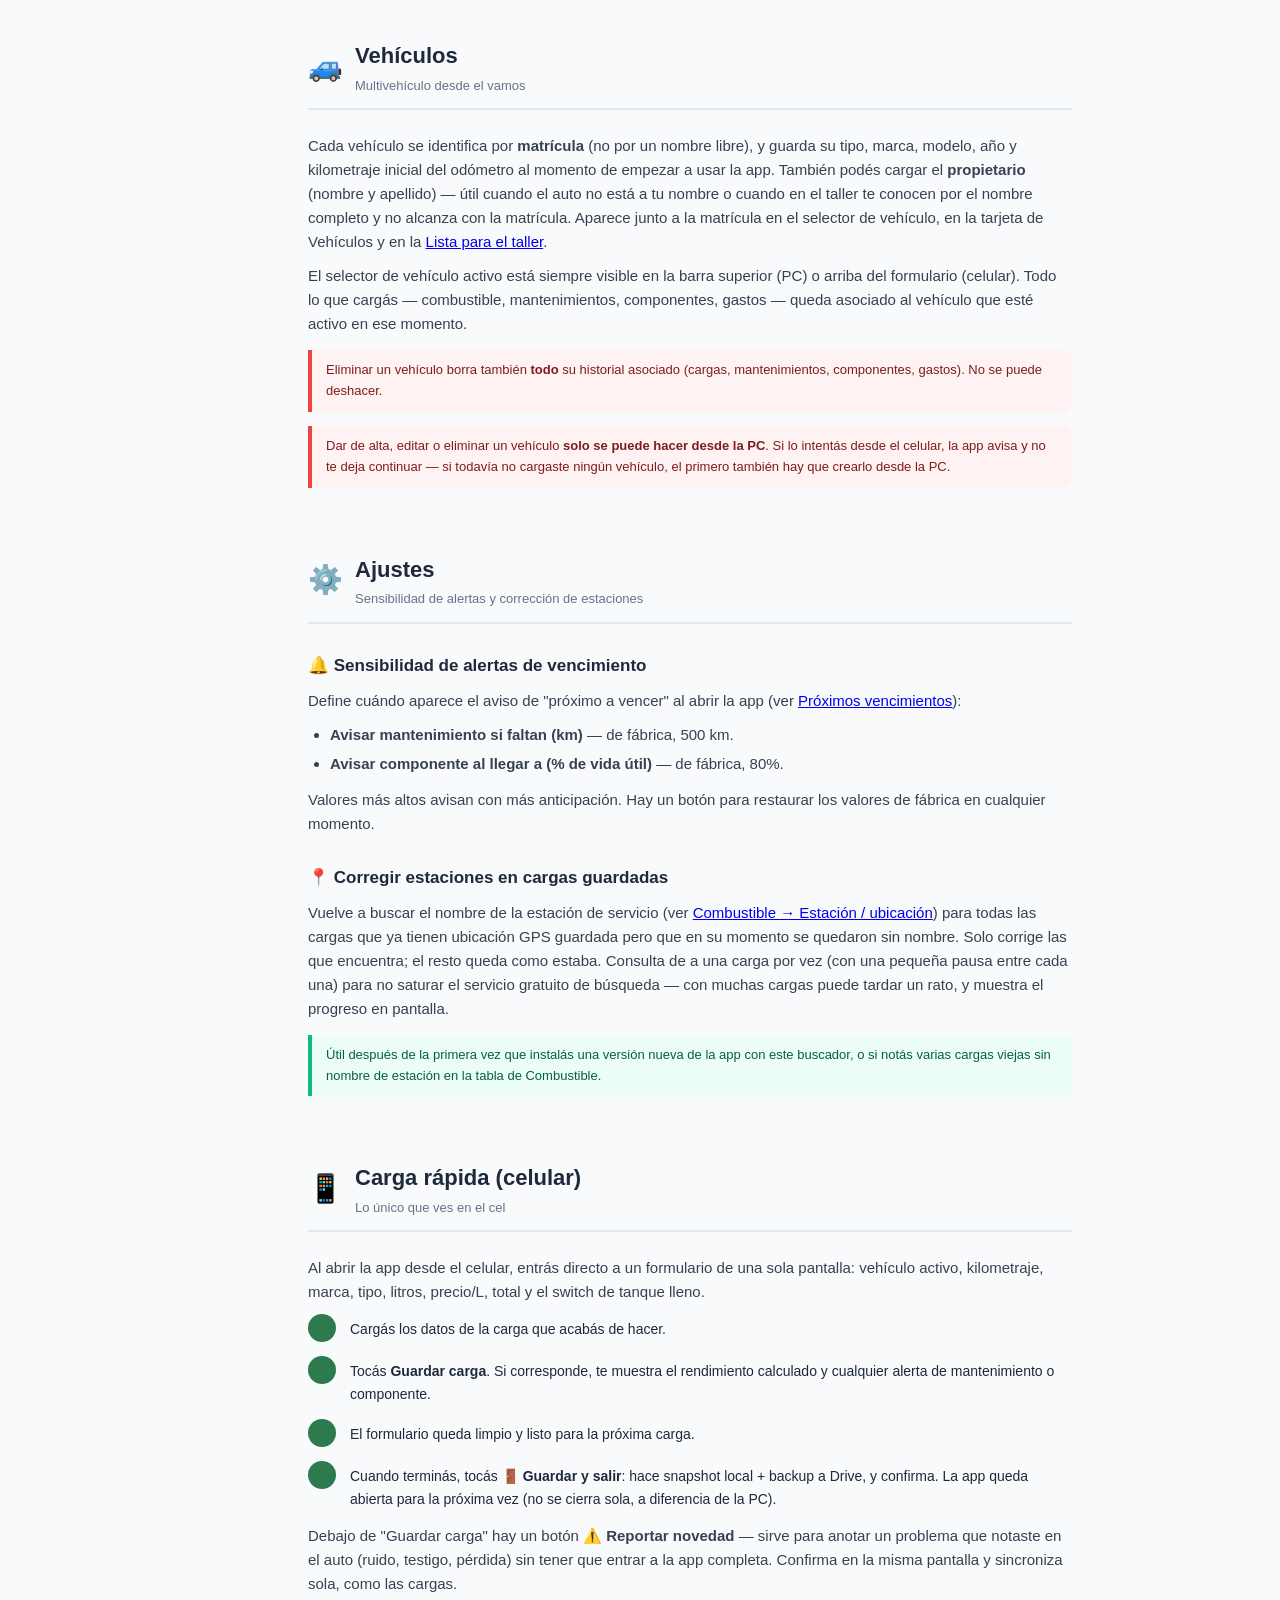
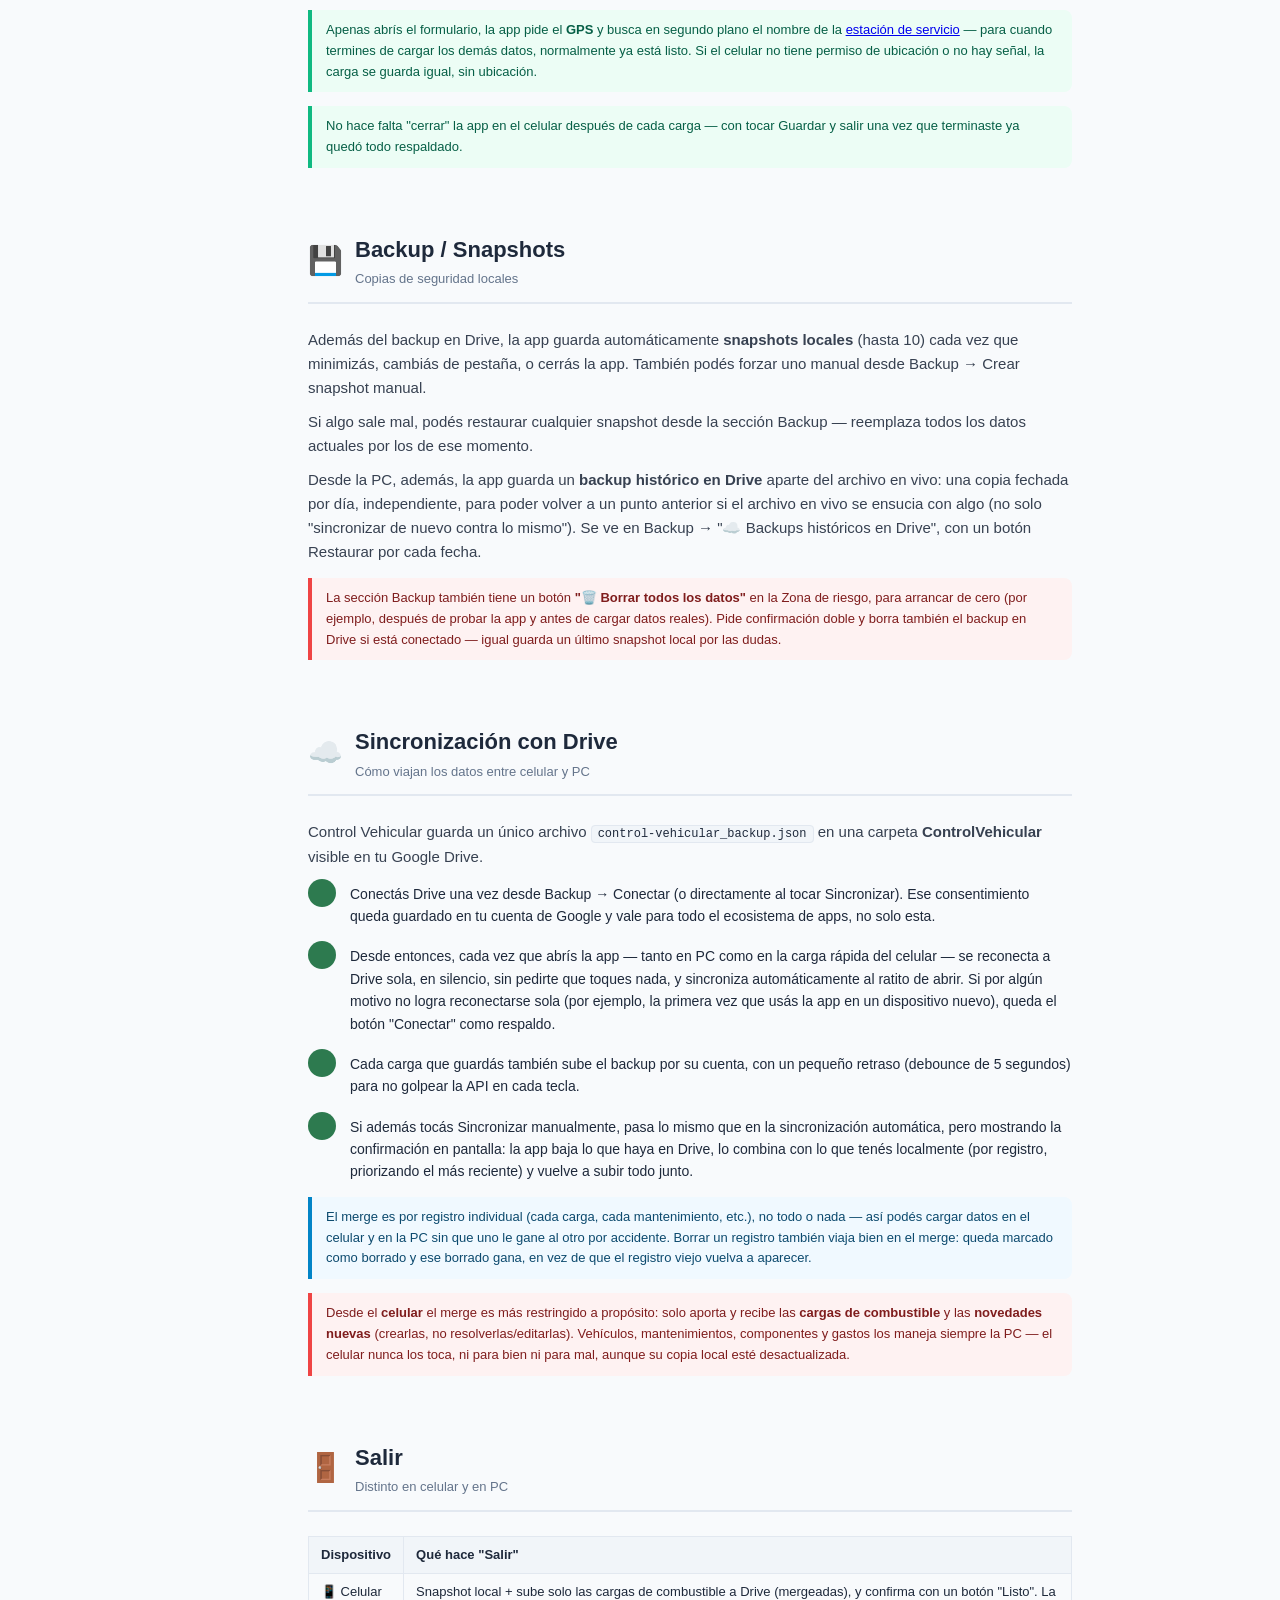
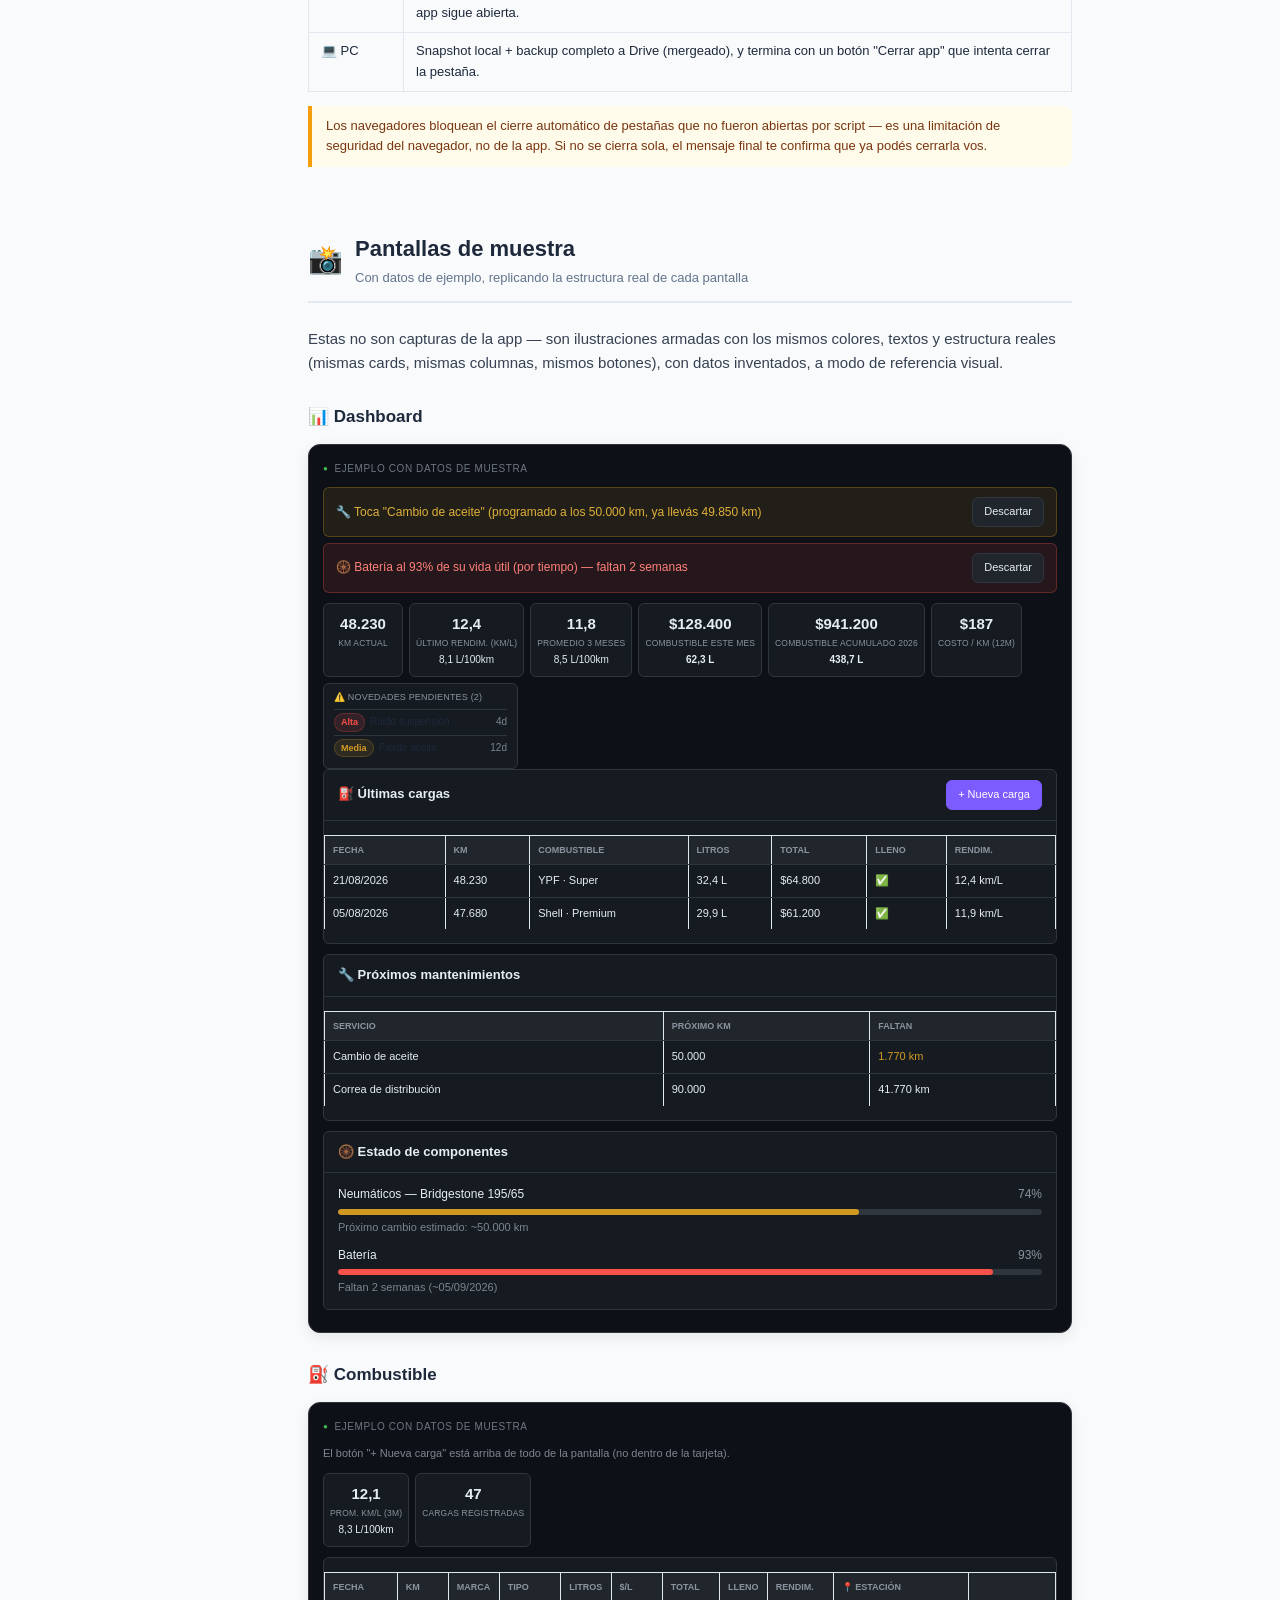
==== commit 7d9400f1: "v0.98: pantallas de muestra completas y verificadas contra el codigo real" ====
--- a/instructivo.html
+++ b/instructivo.html
@@ -249,9 +249,10 @@
   .screenshot-frame {
     background: #0d1117;
     border: 1px solid #30363d;
-    border-radius: 10px;
+    border-radius: 12px;
     padding: 16px 14px 12px;
     margin: 14px 0;
+    box-shadow: 0 4px 14px rgba(0,0,0,.08);
   }
   .screenshot-label {
     font-size: 10px;
@@ -259,7 +260,11 @@
     text-transform: uppercase;
     letter-spacing: .06em;
     margin-bottom: 10px;
-  }
+    display: flex;
+    align-items: center;
+    gap: 6px;
+  }
+  .screenshot-label::before { content: '●'; color: #3fb950; font-size: 8px; }
   .barchart-legend{display:flex;gap:14px;margin-bottom:12px;font-size:11px;color:#8b949e;flex-wrap:wrap}
   .barchart-legend-item{display:flex;align-items:center;gap:5px}
   .barchart-legend-dot{width:9px;height:9px;border-radius:2px;display:inline-block;flex-shrink:0}
@@ -273,8 +278,78 @@
   .barchart-combo-bar-gasto.en-curso{background:repeating-linear-gradient(45deg,#7c5cff,#7c5cff 3px,#5b3fd6 3px,#5b3fd6 6px)}
   .barchart-combo-label{font-size:9px;color:#7d8590;margin-top:6px;white-space:nowrap}
   .barchart-combo-label.en-curso{color:#e6edf3;font-weight:700}
+
+  /* Cards reales (Dashboard, Combustible, Componentes) */
+  .demo-card{background:#161b22;border:1px solid #30363d;border-radius:6px;margin-bottom:10px;color:#e6edf3}
+  .demo-ch{padding:10px 14px;display:flex;align-items:center;justify-content:space-between;border-bottom:1px solid #30363d}
+  .demo-ct{font-weight:700;font-size:13px}
+  .demo-card-body{padding:12px 14px}
+  .demo-btn{padding:5px 11px;border:1px solid #30363d;border-radius:6px;background:#21262d;color:#e6edf3;font-size:11px;display:inline-block}
+  .demo-btn-p{background:#7c5cff;color:#fff;border-color:#7c5cff}
+  .demo-btn-e{background:#173a52;color:#58a6ff;border-color:#2a5478}
+  .demo-btn-g{background:#1a4a1a;color:#3fb950;border-color:#2d6a2d}
+
+  /* Alertas (Dashboard) */
+  .demo-alert-stack{display:flex;flex-direction:column;gap:6px;margin-bottom:10px}
+  .demo-alert{display:flex;align-items:center;justify-content:space-between;gap:10px;padding:9px 12px;border-radius:6px;font-size:12px}
+  .demo-alert-warn{background:rgba(210,153,34,.1);border:1px solid rgba(210,153,34,.3);color:#e0b03a}
+  .demo-alert-crit{background:rgba(248,81,73,.1);border:1px solid rgba(248,81,73,.3);color:#ff8079}
+
+  /* Stat cards (Dashboard) */
+  .demo-stats{display:flex;gap:6px;flex-wrap:wrap}
+  .demo-stat{background:#161b22;border:1px solid #30363d;border-radius:6px;padding:8px 6px;min-width:80px;text-align:center}
+  .demo-stat-n{font-size:15px;font-weight:700;color:#e6edf3;margin-bottom:2px}
+  .demo-stat-l{font-size:8.5px;color:#8b949e;text-transform:uppercase;letter-spacing:.02em;line-height:1.3}
+  .demo-stat-extra{font-size:10px;color:#e6edf3;margin-top:3px;font-weight:600}
+
+  /* Tabla oscura (Combustible) */
+  .demo-table{width:100%;border-collapse:collapse;font-size:11px;color:#e6edf3}
+  .demo-table th{background:#21262d;padding:7px 8px;text-align:left;font-size:9px;font-weight:700;text-transform:uppercase;color:#8b949e;border-bottom:1px solid #30363d;white-space:nowrap}
+  .demo-table td{padding:7px 8px;border-bottom:1px solid #30363d;white-space:nowrap;background:#161b22}
+  .demo-table tr:last-child td{border-bottom:none}
+  .demo-table tr:nth-child(even) td{background:#161b22}
+
+  /* Barra de vida útil (Componentes) */
+  .demo-comp{margin-bottom:10px}
+  .demo-comp:last-child{margin-bottom:0}
+  .demo-comp-row{display:flex;justify-content:space-between;align-items:start}
+  .demo-comp-title{font-weight:700;color:#e6edf3;font-size:12px;margin-bottom:2px}
+  .demo-comp-sub{font-size:10px;color:#7d8590;margin-bottom:6px}
+  .vprog{height:6px;background:#30363d;border-radius:3px;overflow:hidden;margin:4px 0}
+  .vprog-bar{height:6px;border-radius:3px}
+  .vprog-ok{background:#3fb950}
+  .vprog-warn{background:#d29922}
+  .vprog-crit{background:#f85149}
+  .demo-comp-detail{font-size:10px;color:#8b949e}
+
+  /* Teléfono (Carga rápida) */
+  .demo-phone{width:280px;margin:0 auto;background:#161b22;border:8px solid #1c2128;border-radius:32px;overflow:hidden;box-shadow:0 8px 24px rgba(0,0,0,.25)}
+  .demo-phone-notch{background:#1c2128;height:20px;display:flex;align-items:center;justify-content:center}
+  .demo-phone-notch::before{content:'';width:56px;height:5px;background:#000;border-radius:4px}
+  .demo-vr-top{padding:14px 16px 10px;border-bottom:1px solid #30363d;background:#161b22}
+  .demo-vr-title{font-size:14px;font-weight:700;color:#e6edf3}
+  .demo-vr-sub{font-size:9px;color:#8b949e;margin-top:2px}
+  .demo-vr-vsel{margin-top:9px;width:100%;padding:7px 9px;border:1px solid #30363d;border-radius:8px;background:#21262d;color:#e6edf3;font-size:11px;font-weight:600}
+  .demo-vr-body{padding:14px 16px 18px;display:flex;flex-direction:column;gap:11px}
+  .demo-vr-fg label{font-size:9px;color:#8b949e;font-weight:600;text-transform:uppercase;letter-spacing:.04em;display:block;margin-bottom:4px}
+  .demo-vr-input{padding:10px 11px;border:1px solid #30363d;border-radius:8px;font-size:13px;background:#21262d;color:#e6edf3}
+  .demo-vr-row{display:grid;grid-template-columns:1fr 1fr;gap:8px}
+  .demo-vr-switch{display:flex;align-items:center;justify-content:space-between;padding:10px 12px;background:#21262d;border:1px solid #30363d;border-radius:8px}
+  .demo-vr-switch label{font-size:11px;font-weight:600;color:#e6edf3}
+  .demo-vr-switch-dot{width:36px;height:19px;background:#7c5cff;border-radius:10px;position:relative}
+  .demo-vr-switch-dot::after{content:'';width:15px;height:15px;background:#fff;border-radius:50%;position:absolute;top:2px;right:2px}
+  .demo-vr-gps{text-align:center;font-size:10px;color:#8b949e;padding:7px;background:#21262d;border:1px solid #30363d;border-radius:8px}
+  .demo-vr-btn-main{padding:12px;border-radius:8px;background:#7c5cff;color:#fff;font-size:13px;font-weight:700;text-align:center}
+  .demo-vr-footer{padding:9px 16px;background:#161b22;border-top:1px solid #30363d;display:flex;gap:8px}
+  .demo-vr-footer div{flex:1;padding:8px;border-radius:8px;font-size:10px;font-weight:600;border:1px solid #30363d;background:#21262d;color:#e6edf3;text-align:center}
+
+  /* Pills de gravedad (novedades) */
+  .demo-pill{display:inline-flex;align-items:center;padding:2px 8px;border-radius:10px;font-size:10px;font-weight:700;white-space:nowrap}
+  .demo-g-media{background:rgba(210,153,34,.12);color:#d29922;border:1px solid rgba(210,153,34,.25)}
+  .demo-g-alta{background:rgba(248,81,73,.12);color:#f85149;border:1px solid rgba(248,81,73,.25)}
 </style>
 </head>
+
 <body>
 
 <div class="layout">
@@ -308,6 +383,7 @@
   <a href="#backup">💾 Backup / Snapshots</a>
   <a href="#drive">☁️ Sincronización con Drive</a>
   <a href="#salir">🚪 Salir</a>
+  <a href="#pantallas">📸 Pantallas de muestra</a>
   <a href="#changelog">📋 Historial de cambios</a>
 </nav>
 
@@ -776,6 +852,236 @@
     <div class="note">Los navegadores bloquean el cierre automático de pestañas que no fueron abiertas por script — es una limitación de seguridad del navegador, no de la app. Si no se cierra sola, el mensaje final te confirma que ya podés cerrarla vos.</div>
   </div>
 
+  <div class="section" id="pantallas">
+    <div class="section-header">
+      <div class="section-icon">📸</div>
+      <div>
+        <div class="section-title">Pantallas de muestra</div>
+        <div class="section-subtitle">Con datos de ejemplo, replicando la estructura real de cada pantalla</div>
+      </div>
+    </div>
+    <p>Estas no son capturas de la app — son ilustraciones armadas con los mismos colores, textos y estructura reales (mismas cards, mismas columnas, mismos botones), con datos inventados, a modo de referencia visual.</p>
+
+    <h2>📊 Dashboard</h2>
+    <div class="screenshot-frame">
+      <div class="screenshot-label">Ejemplo con datos de muestra</div>
+      <div class="demo-alert-stack">
+        <div class="demo-alert demo-alert-warn"><span>🔧️ Toca "Cambio de aceite" (programado a los 50.000 km, ya llevás 49.850 km)</span><span class="demo-btn">Descartar</span></div>
+        <div class="demo-alert demo-alert-crit"><span>🛞 Batería al 93% de su vida útil (por tiempo) — faltan 2 semanas</span><span class="demo-btn">Descartar</span></div>
+      </div>
+      <div class="demo-stats">
+        <div class="demo-stat"><div class="demo-stat-n">48.230</div><div class="demo-stat-l">Km actual</div></div>
+        <div class="demo-stat"><div class="demo-stat-n">12,4</div><div class="demo-stat-l">Último rendim. (km/L)</div><div class="demo-stat-extra" style="font-weight:400;font-size:10px">8,1 L/100km</div></div>
+        <div class="demo-stat"><div class="demo-stat-n">11,8</div><div class="demo-stat-l">Promedio 3 meses</div><div class="demo-stat-extra" style="font-weight:400;font-size:10px">8,5 L/100km</div></div>
+        <div class="demo-stat"><div class="demo-stat-n">$128.400</div><div class="demo-stat-l">Combustible este mes</div><div class="demo-stat-extra">62,3 L</div></div>
+        <div class="demo-stat"><div class="demo-stat-n">$941.200</div><div class="demo-stat-l">Combustible acumulado 2026</div><div class="demo-stat-extra">438,7 L</div></div>
+        <div class="demo-stat"><div class="demo-stat-n">$187</div><div class="demo-stat-l">Costo / km (12m)</div></div>
+        <div class="demo-stat" style="min-width:195px;max-width:210px;text-align:left;padding:8px 10px">
+          <div class="demo-stat-l" style="margin-bottom:6px;font-size:9px">⚠️ Novedades pendientes (2)</div>
+          <div style="display:flex;align-items:center;gap:5px;padding:3px 0;border-top:1px solid #30363d;font-size:10px">
+            <span class="demo-pill demo-g-alta" style="font-size:9px;padding:1px 6px">Alta</span><span style="flex:1;overflow:hidden;text-overflow:ellipsis;white-space:nowrap">Ruido suspensión</span><span style="color:#7d8590">4d</span>
+          </div>
+          <div style="display:flex;align-items:center;gap:5px;padding:3px 0;border-top:1px solid #30363d;font-size:10px">
+            <span class="demo-pill demo-g-media" style="font-size:9px;padding:1px 6px">Media</span><span style="flex:1;overflow:hidden;text-overflow:ellipsis;white-space:nowrap">Pierde aceite</span><span style="color:#7d8590">12d</span>
+          </div>
+        </div>
+      </div>
+      <div class="demo-card">
+        <div class="demo-ch"><div class="demo-ct">⛽ Últimas cargas</div><span class="demo-btn demo-btn-p">+ Nueva carga</span></div>
+        <div class="demo-card-body" style="padding:0">
+          <table class="demo-table">
+            <thead><tr><th>Fecha</th><th>Km</th><th>Combustible</th><th>Litros</th><th>Total</th><th>Lleno</th><th>Rendim.</th></tr></thead>
+            <tbody>
+              <tr><td>21/08/2026</td><td>48.230</td><td>YPF · Super</td><td>32,4 L</td><td>$64.800</td><td>✅</td><td>12,4 km/L</td></tr>
+              <tr><td>05/08/2026</td><td>47.680</td><td>Shell · Premium</td><td>29,9 L</td><td>$61.200</td><td>✅</td><td>11,9 km/L</td></tr>
+            </tbody>
+          </table>
+        </div>
+      </div>
+      <div class="demo-card">
+        <div class="demo-ch"><div class="demo-ct">🔧️ Próximos mantenimientos</div></div>
+        <div class="demo-card-body" style="padding:0">
+          <table class="demo-table">
+            <thead><tr><th>Servicio</th><th>Próximo km</th><th>Faltan</th></tr></thead>
+            <tbody>
+              <tr><td>Cambio de aceite</td><td>50.000</td><td style="color:#d29922">1.770 km</td></tr>
+              <tr><td>Correa de distribución</td><td>90.000</td><td>41.770 km</td></tr>
+            </tbody>
+          </table>
+        </div>
+      </div>
+      <div class="demo-card">
+        <div class="demo-ch"><div class="demo-ct">🛞 Estado de componentes</div></div>
+        <div class="demo-card-body">
+          <div style="margin-bottom:10px">
+            <div style="display:flex;justify-content:space-between;font-size:12px;margin-bottom:2px"><span>Neumáticos — Bridgestone 195/65</span><span style="color:#8b949e">74%</span></div>
+            <div class="vprog"><div class="vprog-bar vprog-warn" style="width:74%"></div></div>
+            <div style="font-size:11px;color:#7d8590">Próximo cambio estimado: ~50.000 km</div>
+          </div>
+          <div>
+            <div style="display:flex;justify-content:space-between;font-size:12px;margin-bottom:2px"><span>Batería</span><span style="color:#8b949e">93%</span></div>
+            <div class="vprog"><div class="vprog-bar vprog-crit" style="width:93%"></div></div>
+            <div style="font-size:11px;color:#7d8590">Faltan 2 semanas (~05/09/2026)</div>
+          </div>
+        </div>
+      </div>
+    </div>
+
+    <h2>⛽ Combustible</h2>
+    <div class="screenshot-frame">
+      <div class="screenshot-label">Ejemplo con datos de muestra</div>
+      <p style="font-size:11px;color:#7d8590;margin-bottom:10px">El botón "+ Nueva carga" está arriba de todo de la pantalla (no dentro de la tarjeta).</p>
+      <div class="demo-stats" style="margin-bottom:10px">
+        <div class="demo-stat"><div class="demo-stat-n">12,1</div><div class="demo-stat-l">Prom. km/L (3m)</div><div class="demo-stat-extra" style="font-weight:400;font-size:10px">8,3 L/100km</div></div>
+        <div class="demo-stat"><div class="demo-stat-n">47</div><div class="demo-stat-l">Cargas registradas</div></div>
+      </div>
+      <div class="demo-card">
+        <div class="demo-card-body" style="padding:0">
+          <table class="demo-table">
+            <thead><tr><th>Fecha</th><th>Km</th><th>Marca</th><th>Tipo</th><th>Litros</th><th>$/L</th><th>Total</th><th>Lleno</th><th>Rendim.</th><th>📍 Estación</th><th></th></tr></thead>
+            <tbody>
+              <tr><td>21/08/2026</td><td>48.230</td><td>YPF</td><td>Super</td><td>32,4 L</td><td>$2.000</td><td>$64.800</td><td>✅</td><td>12,4 km/L</td><td>YPF Ruta 9, Maldonado</td><td><span class="demo-btn demo-btn-e">✎</span> <span class="demo-btn" style="background:#4a1a1a;color:#f85149;border-color:#6a2d2d">✕</span></td></tr>
+              <tr><td>05/08/2026</td><td>47.680</td><td>Shell</td><td>Premium</td><td>29,9 L</td><td>$2.048</td><td>$61.200</td><td>✅</td><td>11,9 km/L</td><td>Shell Av. España</td><td><span class="demo-btn demo-btn-e">✎</span> <span class="demo-btn" style="background:#4a1a1a;color:#f85149;border-color:#6a2d2d">✕</span></td></tr>
+              <tr><td>22/07/2026</td><td>47.030</td><td>YPF</td><td>Super</td><td>18,2 L</td><td>$1.980</td><td>$36.040</td><td>—</td><td>—</td><td>YPF Los Aromos</td><td><span class="demo-btn demo-btn-e">✎</span> <span class="demo-btn" style="background:#4a1a1a;color:#f85149;border-color:#6a2d2d">✕</span></td></tr>
+            </tbody>
+          </table>
+        </div>
+      </div>
+    </div>
+
+    <h2>🛞 Componentes</h2>
+    <div class="screenshot-frame">
+      <div class="screenshot-label">Ejemplo con datos de muestra</div>
+      <p style="font-size:11px;color:#7d8590;margin-bottom:10px">El botón "+ Nuevo componente" está arriba de todo de la pantalla (no dentro de la tarjeta).</p>
+      <div class="demo-card">
+        <div class="demo-ch"><div class="demo-ct">🛞 Componentes activos</div></div>
+        <div class="demo-card-body">
+          <div class="demo-comp" style="background:#0d1117;border:1px solid #30363d;border-radius:6px;padding:10px 12px">
+            <div class="demo-comp-row">
+              <div class="demo-comp-title">Neumáticos — Bridgestone 195/65</div>
+              <div><span class="demo-btn demo-btn-e">✎ Editar</span> <span class="demo-btn demo-btn-g">🔄 Reemplazar</span> <span class="demo-btn" style="background:#4a1a1a;color:#f85149;border-color:#6a2d2d">✕</span></div>
+            </div>
+            <div class="demo-comp-sub">Instalado: 42.000 km · 12/03/2026 ✅</div>
+            <div class="vprog"><div class="vprog-bar vprog-warn" style="width:74%"></div></div>
+            <div class="demo-comp-detail">6.230 km recorridos (74% por km)</div>
+            <div class="demo-comp-detail">Próx. cambio: ~50.000 km — limita por km</div>
+          </div>
+          <div class="demo-comp" style="background:#0d1117;border:1px solid #30363d;border-radius:6px;padding:10px 12px;margin-top:10px">
+            <div class="demo-comp-row">
+              <div class="demo-comp-title">Batería</div>
+              <div><span class="demo-btn demo-btn-e">✎ Editar</span> <span class="demo-btn demo-btn-g">🔄 Reemplazar</span> <span class="demo-btn" style="background:#4a1a1a;color:#f85149;border-color:#6a2d2d">✕</span></div>
+            </div>
+            <div class="demo-comp-sub">Instalado: 30.500 km · 02/01/2025 ✅</div>
+            <div class="vprog"><div class="vprog-bar vprog-crit" style="width:93%"></div></div>
+            <div class="demo-comp-detail">33,5 meses transcurridos (93% por tiempo)</div>
+            <div class="demo-comp-detail">Próx. cambio: faltan 2 semanas (~05/09/2026) — limita por tiempo</div>
+          </div>
+        </div>
+      </div>
+      <div class="info">Verde = tranquilo, ámbar = atento (≥70%), rojo = urgente (≥90%) — mismos colores que las alertas del Dashboard.</div>
+      <div class="demo-card">
+        <div class="demo-ch"><div class="demo-ct">📋 Historial de reemplazos</div></div>
+        <div class="demo-card-body" style="padding:0">
+          <table class="demo-table">
+            <thead><tr><th>Tipo</th><th>Instalado</th><th>Reemplazado</th><th>Vida útil real</th><th>Estimada</th><th>Costo</th><th>$/km</th></tr></thead>
+            <tbody>
+              <tr><td>Neumáticos — Michelin 195/65</td><td>2.100</td><td>42.000</td><td>39.900</td><td>40.000</td><td>$380.000</td><td>$9,52</td></tr>
+            </tbody>
+          </table>
+        </div>
+      </div>
+    </div>
+
+    <h2>📈 Reportes</h2>
+    <div class="screenshot-frame">
+      <div class="screenshot-label">Ejemplo con datos de muestra</div>
+      <div class="demo-card">
+        <div class="demo-ch"><div class="demo-ct">📈 Km y gasto por mes</div></div>
+        <div class="demo-card-body">
+          <div class="barchart-legend">
+            <span class="barchart-legend-item"><span class="barchart-legend-dot" style="background:#3b82f6"></span>Km recorridos</span>
+            <span class="barchart-legend-item"><span class="barchart-legend-dot" style="background:#7c5cff"></span>Gasto total</span>
+            <span class="barchart-legend-item"><span class="barchart-legend-dot" style="background:repeating-linear-gradient(45deg,#8b949e,#8b949e 3px,#30363d 3px,#30363d 6px)"></span>Mes en curso</span>
+          </div>
+          <div class="barchart-combo">
+            <div class="barchart-combo-col"><div class="barchart-combo-bars">
+              <div class="barchart-combo-bar barchart-combo-bar-km" style="height:62%" title="1.240 km"></div>
+              <div class="barchart-combo-bar barchart-combo-bar-gasto" style="height:48%" title="$185.000"></div>
+            </div><div class="barchart-combo-label">mar</div></div>
+            <div class="barchart-combo-col"><div class="barchart-combo-bars">
+              <div class="barchart-combo-bar barchart-combo-bar-km" style="height:78%" title="1.560 km"></div>
+              <div class="barchart-combo-bar barchart-combo-bar-gasto" style="height:55%" title="$210.000"></div>
+            </div><div class="barchart-combo-label">abr</div></div>
+            <div class="barchart-combo-col"><div class="barchart-combo-bars">
+              <div class="barchart-combo-bar barchart-combo-bar-km" style="height:70%" title="1.400 km"></div>
+              <div class="barchart-combo-bar barchart-combo-bar-gasto" style="height:100%" title="$380.000"></div>
+            </div><div class="barchart-combo-label">may</div></div>
+            <div class="barchart-combo-col"><div class="barchart-combo-bars">
+              <div class="barchart-combo-bar barchart-combo-bar-km" style="height:85%" title="1.700 km"></div>
+              <div class="barchart-combo-bar barchart-combo-bar-gasto" style="height:50%" title="$195.000"></div>
+            </div><div class="barchart-combo-label">jun</div></div>
+            <div class="barchart-combo-col"><div class="barchart-combo-bars">
+              <div class="barchart-combo-bar barchart-combo-bar-km" style="height:100%" title="2.010 km"></div>
+              <div class="barchart-combo-bar barchart-combo-bar-gasto" style="height:62%" title="$230.000"></div>
+            </div><div class="barchart-combo-label">jul</div></div>
+            <div class="barchart-combo-col"><div class="barchart-combo-bars">
+              <div class="barchart-combo-bar barchart-combo-bar-km en-curso" style="height:35%" title="700 km (parcial)"></div>
+              <div class="barchart-combo-bar barchart-combo-bar-gasto en-curso" style="height:30%" title="$112.000 (parcial)"></div>
+            </div><div class="barchart-combo-label en-curso">ago ●</div></div>
+          </div>
+          <p style="font-size:10px;color:#6e7681;margin-top:8px;text-align:center">El mes en curso es un dato parcial: la barra se va a ir agrandando a medida que cargues combustible y gastos.</p>
+        </div>
+      </div>
+      <div class="demo-card">
+        <div class="demo-ch"><div class="demo-ct">🔢 Lecturas de kilometraje mensual</div><span class="demo-btn demo-btn-p">+ Registrar</span></div>
+        <div class="demo-card-body">
+          <p style="font-size:12px;color:#8b949e;margin-bottom:12px">Registrá el km el día 1 de cada mes (o cualquier día cercano) y acá vas a ver cuánto recorriste cada mes, independiente de las cargas de combustible.</p>
+          <table class="demo-table">
+            <thead><tr><th>Mes</th><th>Fecha</th><th>Km</th><th>Km del período</th><th></th></tr></thead>
+            <tbody>
+              <tr><td>ago 26</td><td>01/08/2026</td><td>46.980</td><td>1.180</td><td><span class="demo-btn demo-btn-e">✎</span> <span class="demo-btn" style="background:#4a1a1a;color:#f85149;border-color:#6a2d2d">✕</span></td></tr>
+              <tr><td>jul 26</td><td>01/07/2026</td><td>45.800</td><td>1.310</td><td><span class="demo-btn demo-btn-e">✎</span> <span class="demo-btn" style="background:#4a1a1a;color:#f85149;border-color:#6a2d2d">✕</span></td></tr>
+              <tr><td>jun 26</td><td>02/06/2026</td><td>44.490</td><td>—</td><td><span class="demo-btn demo-btn-e">✎</span> <span class="demo-btn" style="background:#4a1a1a;color:#f85149;border-color:#6a2d2d">✕</span></td></tr>
+            </tbody>
+          </table>
+        </div>
+      </div>
+    </div>
+
+    <h2>📱 Carga rápida (celular)</h2>
+    <div class="screenshot-frame" style="display:flex;justify-content:center">
+      <div style="width:100%">
+        <div class="screenshot-label" style="justify-content:center">Ejemplo con datos de muestra</div>
+        <div class="demo-phone">
+          <div class="demo-phone-notch"></div>
+          <div class="demo-vr-top">
+            <div class="demo-vr-title">⛽ Control Vehicular</div>
+            <div class="demo-vr-sub">Carga rápida de combustible</div>
+            <div class="demo-vr-vsel" style="background:transparent;border:none;padding-left:0;color:#8b949e">🚗 AB123CD</div>
+          </div>
+          <div class="demo-vr-body">
+            <div class="demo-vr-gps">📍 YPF Ruta 9, Maldonado</div>
+            <div class="demo-vr-fg"><label>Kilometraje actual</label><div class="demo-vr-input">48.230</div></div>
+            <div class="demo-vr-row">
+              <div class="demo-vr-fg"><label>Marca</label><div class="demo-vr-input">YPF</div></div>
+              <div class="demo-vr-fg"><label>Tipo</label><div class="demo-vr-input">Super</div></div>
+            </div>
+            <div class="demo-vr-row">
+              <div class="demo-vr-fg"><label>Litros</label><div class="demo-vr-input">32,4</div></div>
+              <div class="demo-vr-fg"><label>$ / Litro</label><div class="demo-vr-input">$2.000</div></div>
+            </div>
+            <div class="demo-vr-fg"><label>Total pagado</label><div class="demo-vr-input">$64.800</div></div>
+            <div class="demo-vr-switch"><label>⛽ ¿Tanque lleno?</label><div class="demo-vr-switch-dot"></div></div>
+            <div class="demo-vr-btn-main">Guardar carga</div>
+          </div>
+          <div class="demo-vr-footer"><div>🔄 Sincronizar</div><div>🚪 Guardar y salir</div></div>
+        </div>
+      </div>
+    </div>
+    <div class="info">La ubicación (📍) se completa sola en segundo plano apenas abrís el formulario — para cuando terminás de cargar el resto, normalmente ya está lista (ver <a href="#combustible">Estación / ubicación</a>).</div>
+  </div>
+
+
   <div class="section" id="changelog">
     <div class="section-header">
       <div class="section-icon">📋</div>
@@ -785,8 +1091,13 @@
       </div>
     </div>
     <details class="changelog-toggle">
-      <summary>Ver las 87 versiones</summary>
+      <summary>Ver las 92 versiones</summary>
       <div class="changelog-list">
+        <div class="changelog-row"><span class="cl-ver">v0.98</span><span class="cl-date">2026-08-22</span><span class="cl-desc">Fix visual en pantallas de muestra: filas pares de las tablas tenían fondo casi blanco heredado del documento (texto claro ilegible encima) — corregido con fondo propio en cada celda; achicadas las stat cards del Dashboard para que los 6 KPIs + Novedades entren en una sola fila</span></div>
+        <div class="changelog-row"><span class="cl-ver">v0.97</span><span class="cl-date">2026-08-22</span><span class="cl-desc">Reconstruir todas las pantallas de muestra contra el código real: faltaban las cards "Últimas cargas"/"Próximos mantenimientos"/"Estado de componentes"/"Novedades pendientes" en Dashboard, columna Tipo y botones ✎✕ en Combustible, botones reales y segunda línea de detalle en Componentes más su historial de reemplazos, card de Lecturas en Reportes, y el título/subtítulo/selector de vehículo del celular estaban inventados</span></div>
+        <div class="changelog-row"><span class="cl-ver">v0.96</span><span class="cl-date">2026-08-22</span><span class="cl-desc">Corregir mockup de Carga rápida (celular) en el instructivo: faltaban Tipo de combustible y $/Litro; ajustado footer a los botones reales (🔄 Sincronizar / 🚪 Guardar y salir)</span></div>
+        <div class="changelog-row"><span class="cl-ver">v0.95</span><span class="cl-date">2026-08-22</span><span class="cl-desc">Pantallas de muestra reubicadas al final del documento (antes de Historial de cambios) y ampliadas: alertas + 6 KPIs en Dashboard, tabla completa en Combustible, botones de acción en Componentes, gráfico de Reportes, y nueva ilustración de Carga rápida (celular)</span></div>
+        <div class="changelog-row"><span class="cl-ver">v0.94</span><span class="cl-date">2026-08-22</span><span class="cl-desc">Nueva sección "📸 Pantallas de muestra" en el instructivo, con ilustraciones de Dashboard, Combustible y Componentes usando colores y estilos reales de la app</span></div>
         <div class="changelog-row"><span class="cl-ver">v0.93</span><span class="cl-date">2026-08-22</span><span class="cl-desc">Reordenar el instructivo: "Historial de cambios" pasa a ser la última sección, después de "Salir"</span></div>
         <div class="changelog-row"><span class="cl-ver">v0.92</span><span class="cl-date">2026-08-22</span><span class="cl-desc">Gráfico de muestra ilustrativo en Reportes (con datos de ejemplo) para ver cómo se ve "Km y gasto por mes" antes de tener datos reales cargados; corregido color de "Gasto total" en el texto (era violeta, decía verde)</span></div>
         <div class="changelog-row"><span class="cl-ver">v0.91</span><span class="cl-date">2026-08-22</span><span class="cl-desc">Documentar en el instructivo las restricciones PC-only de Componentes/Gastos/Vehículos y el criterio unificado de vida útil en Componentes</span></div>
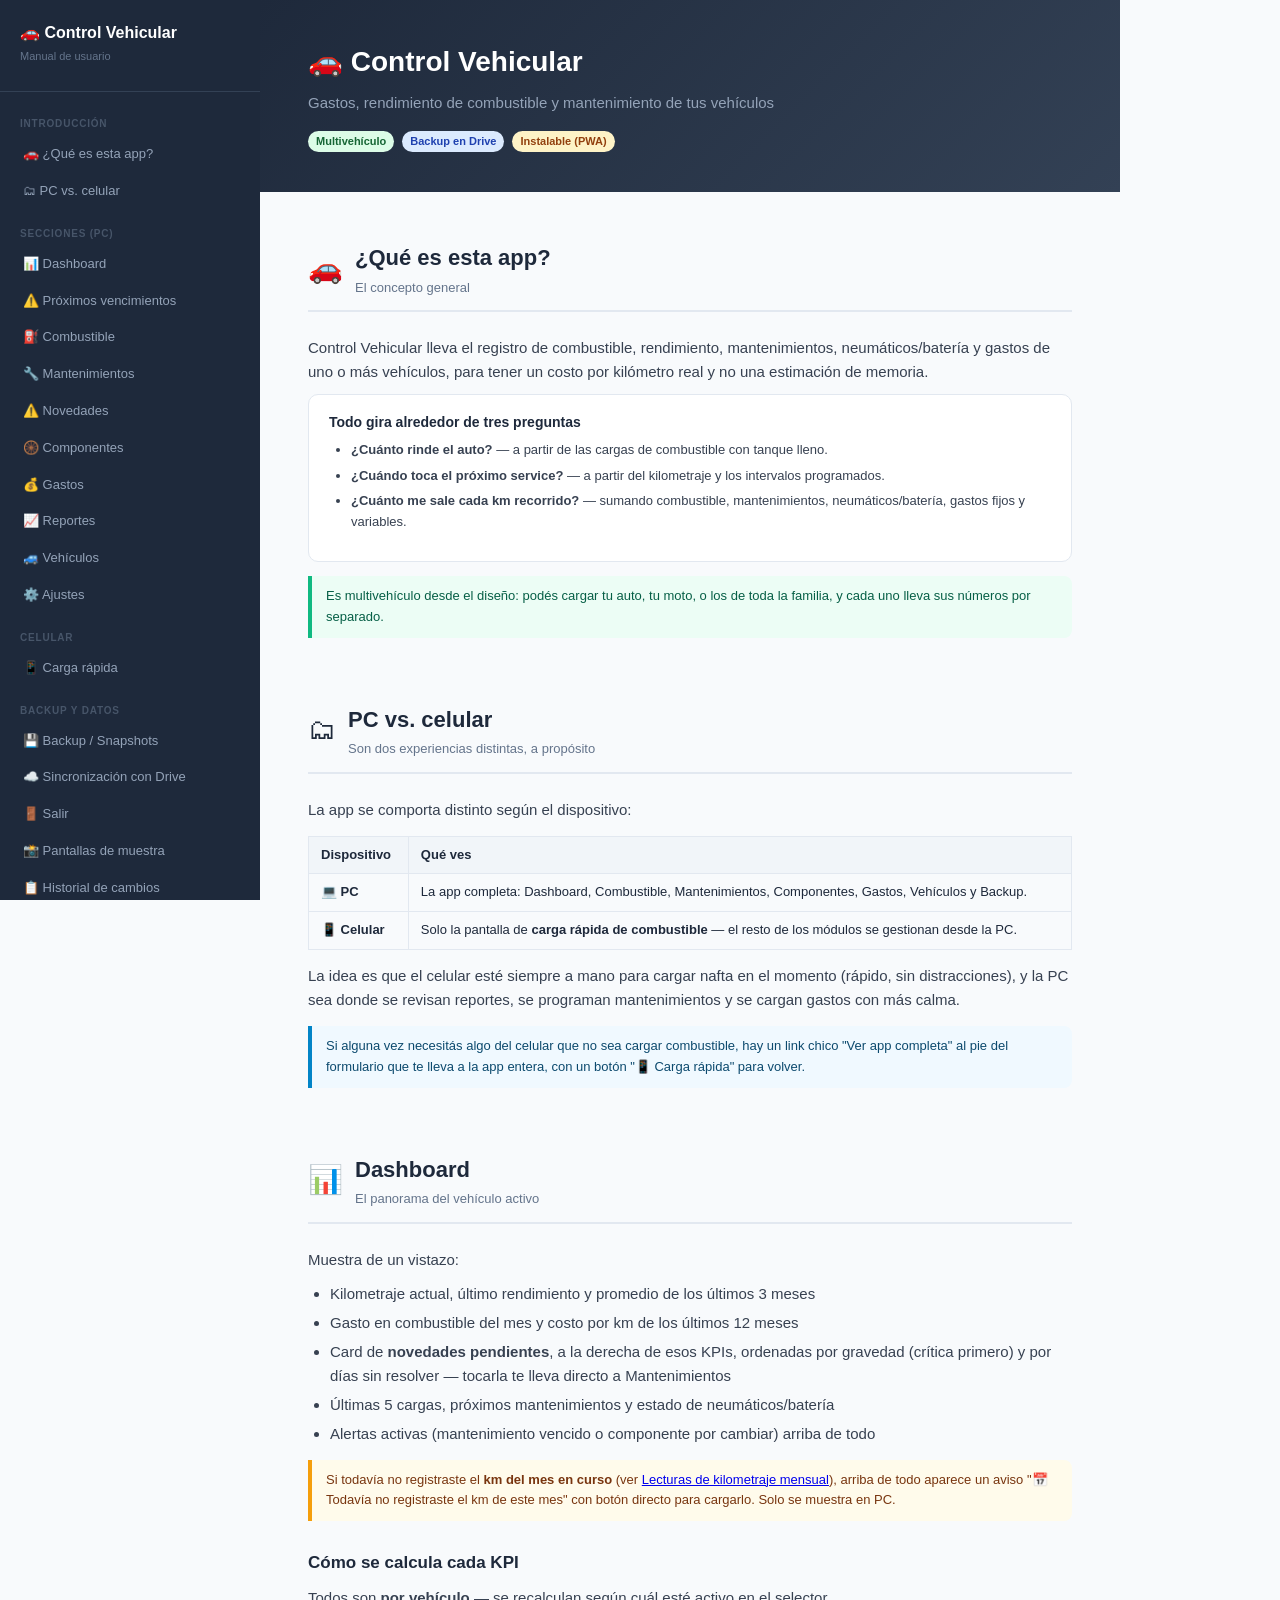
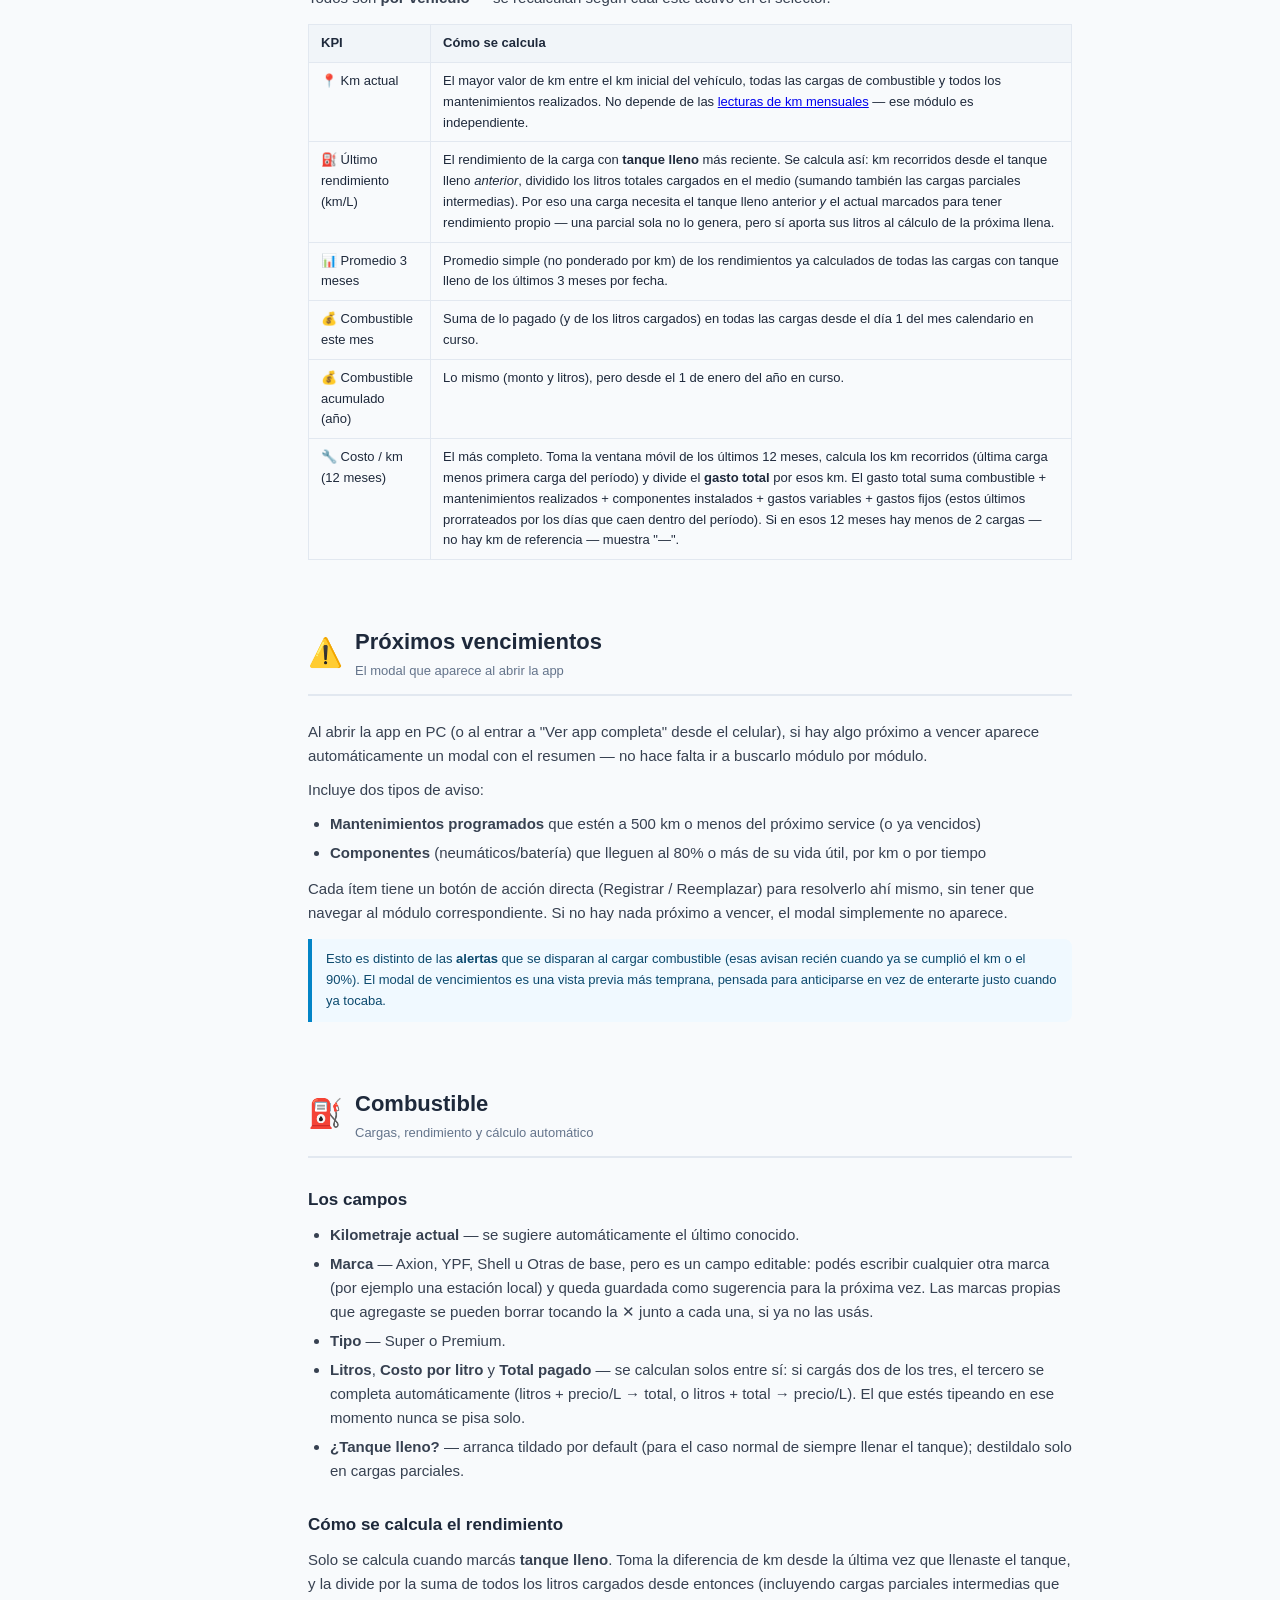
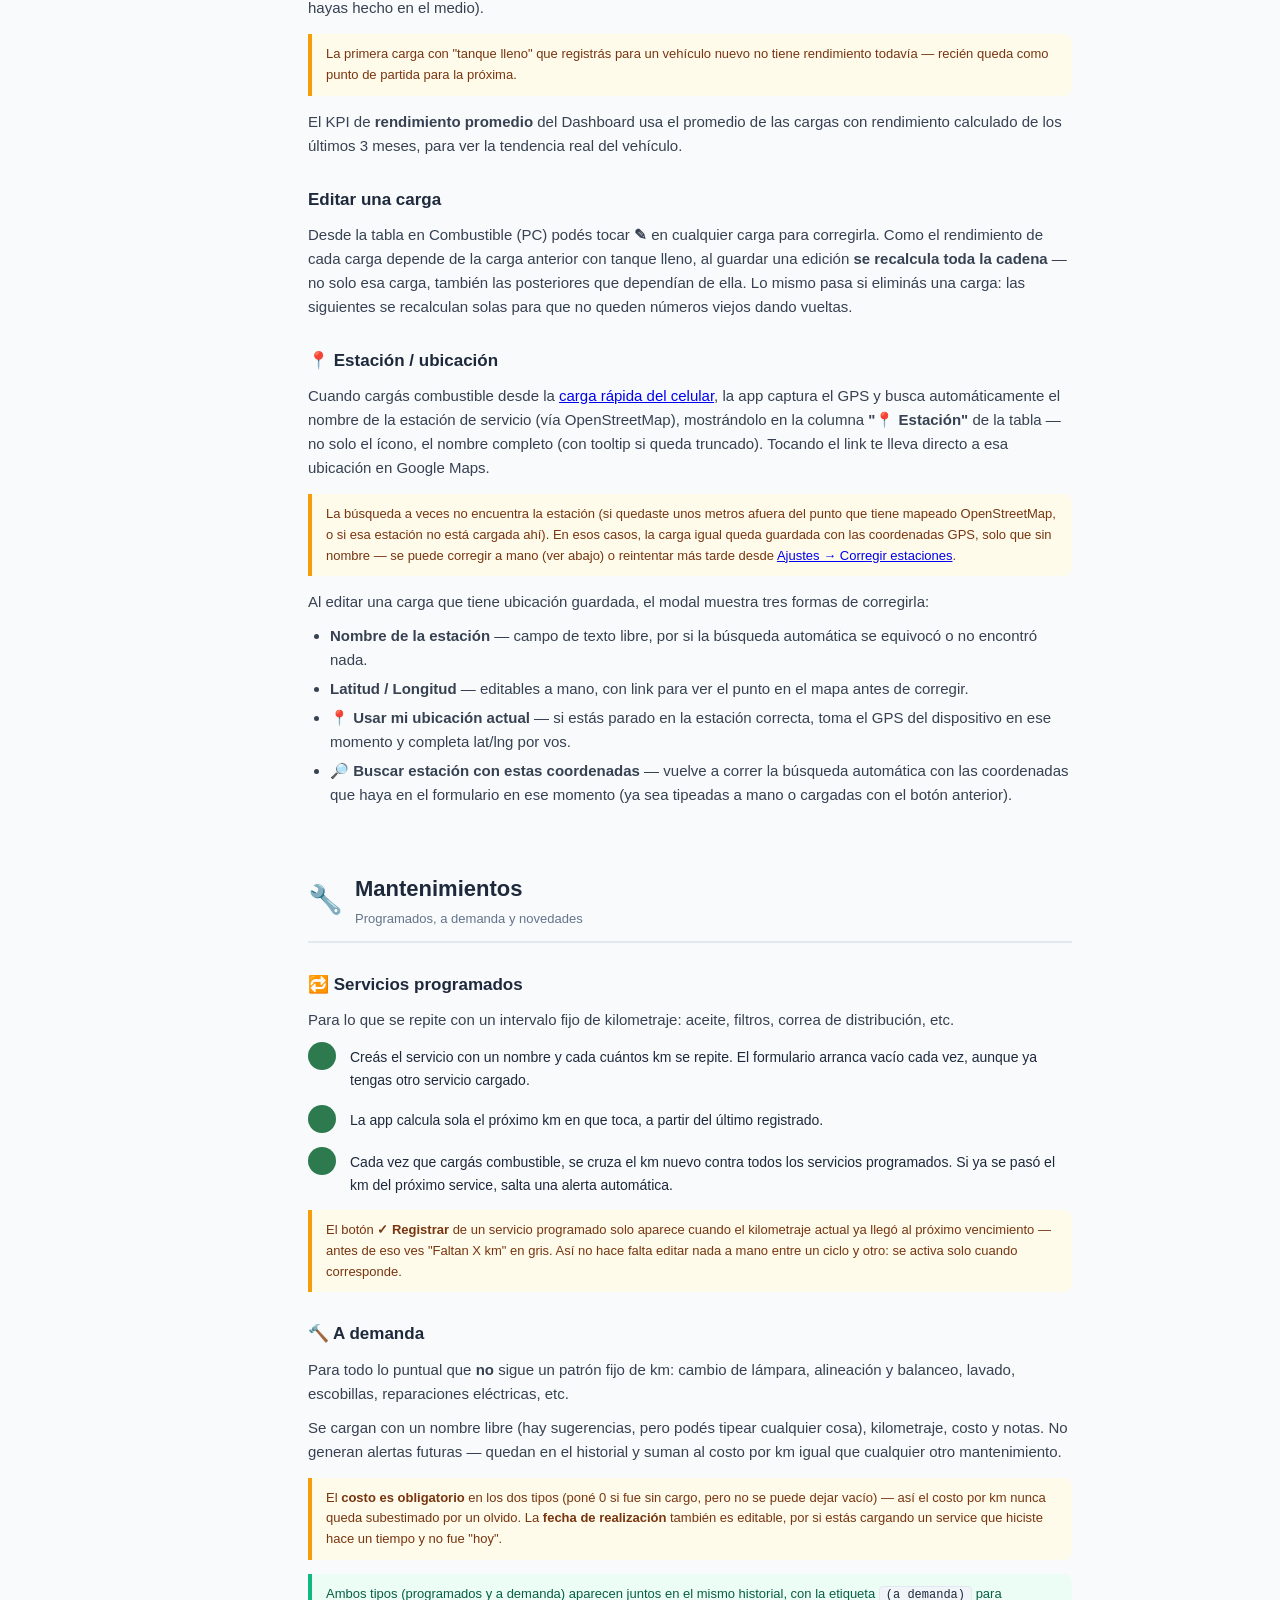
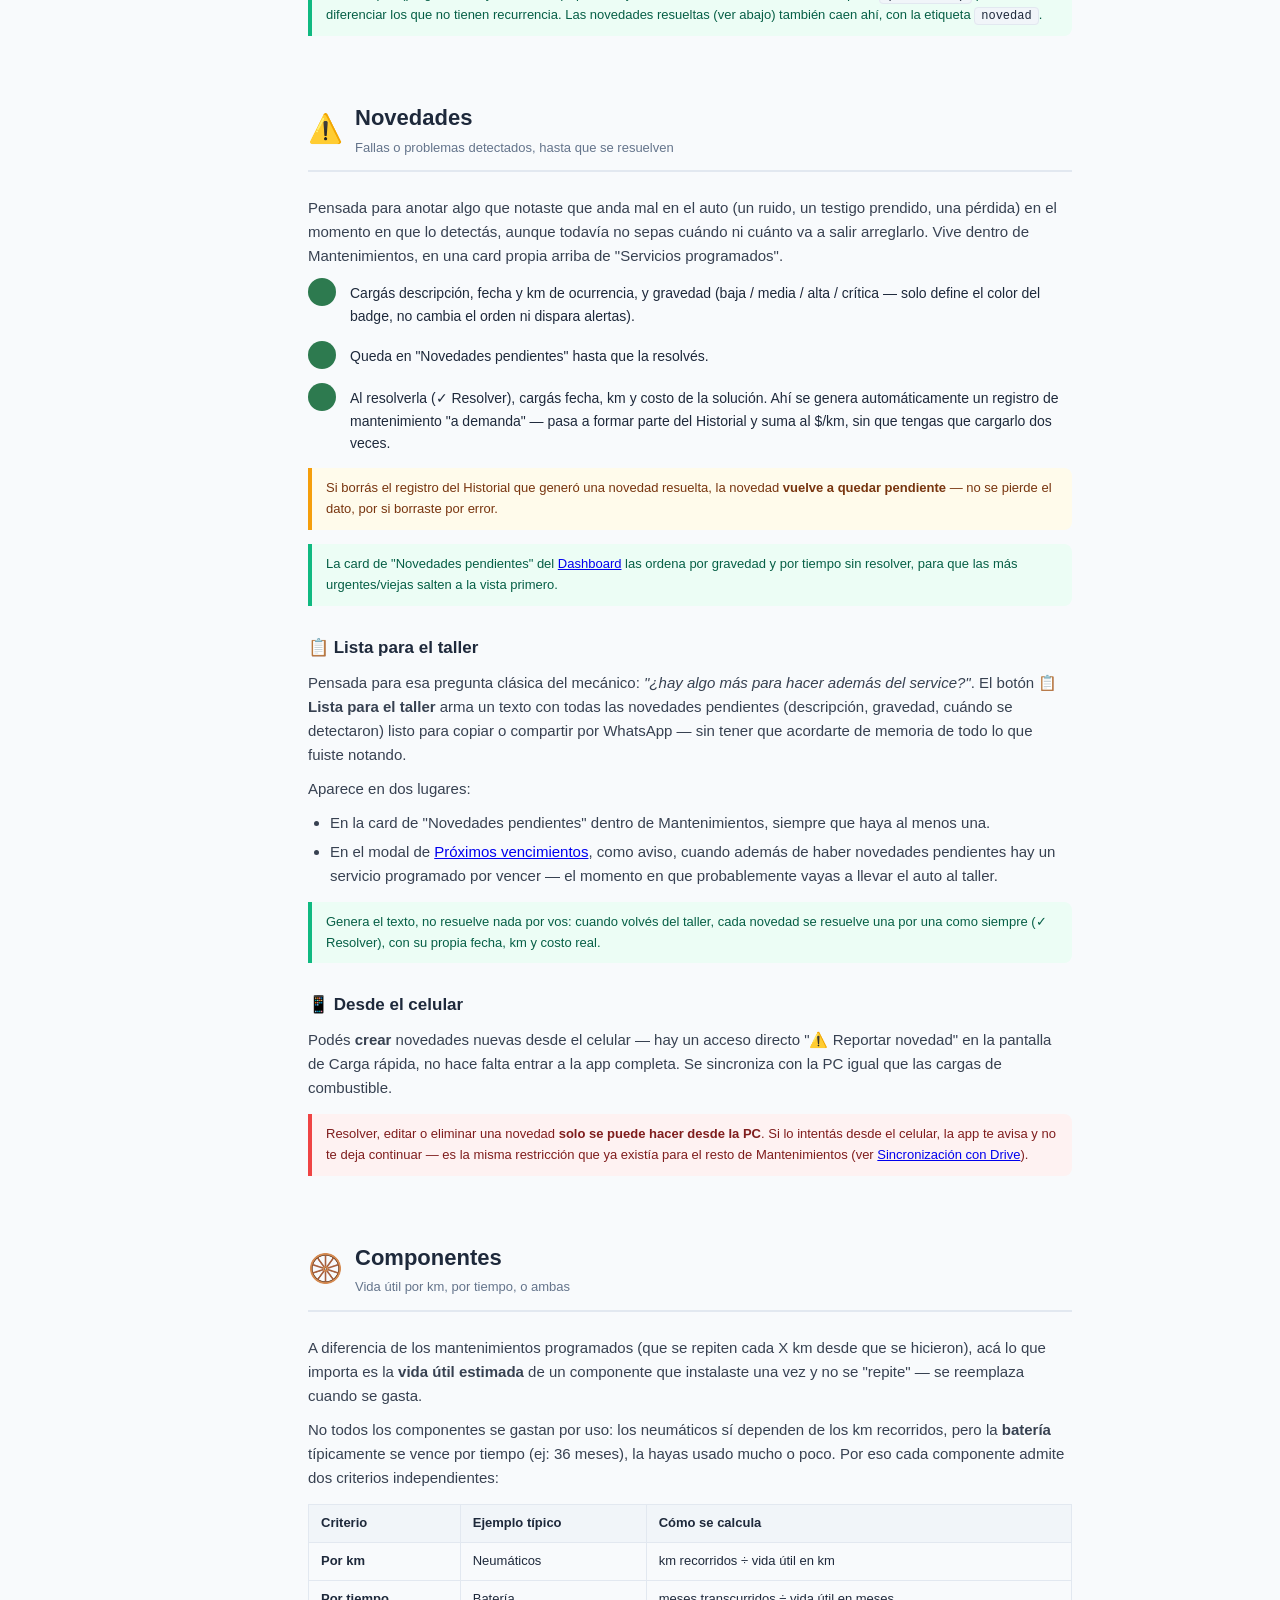
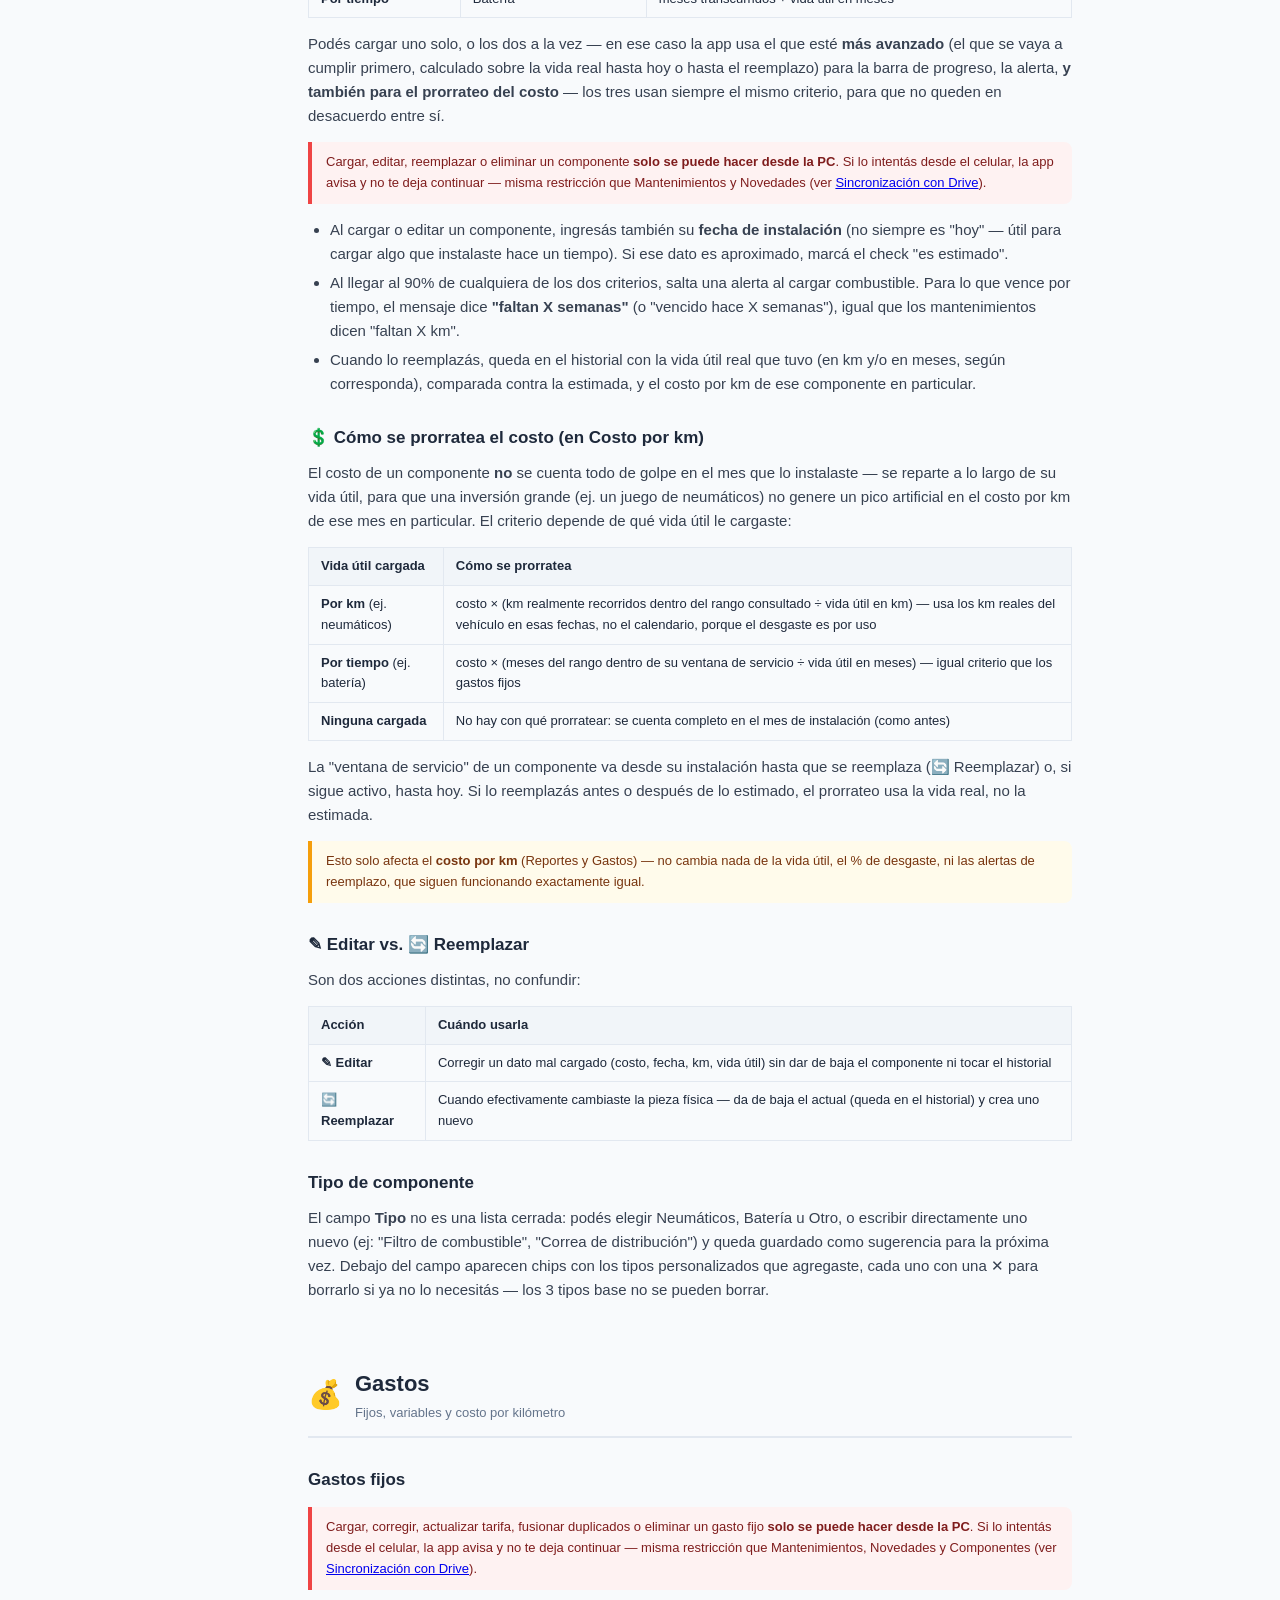
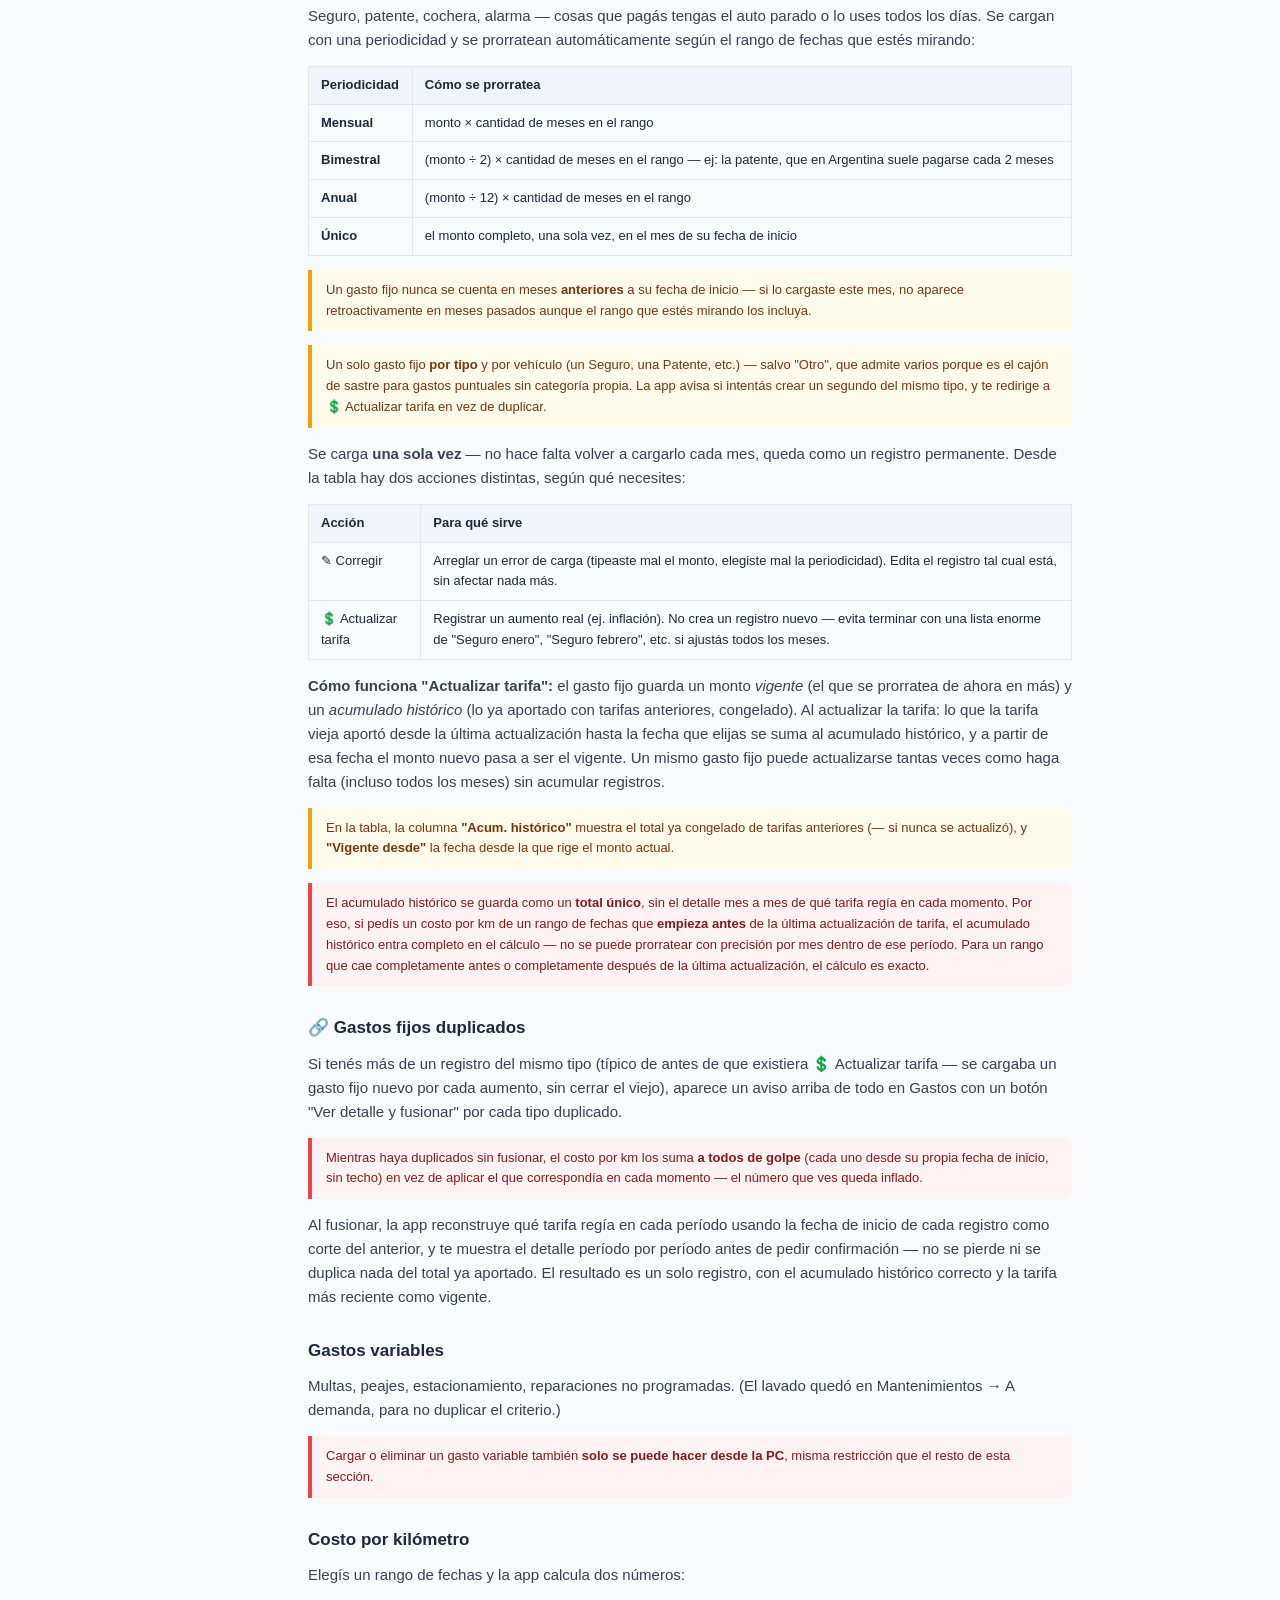
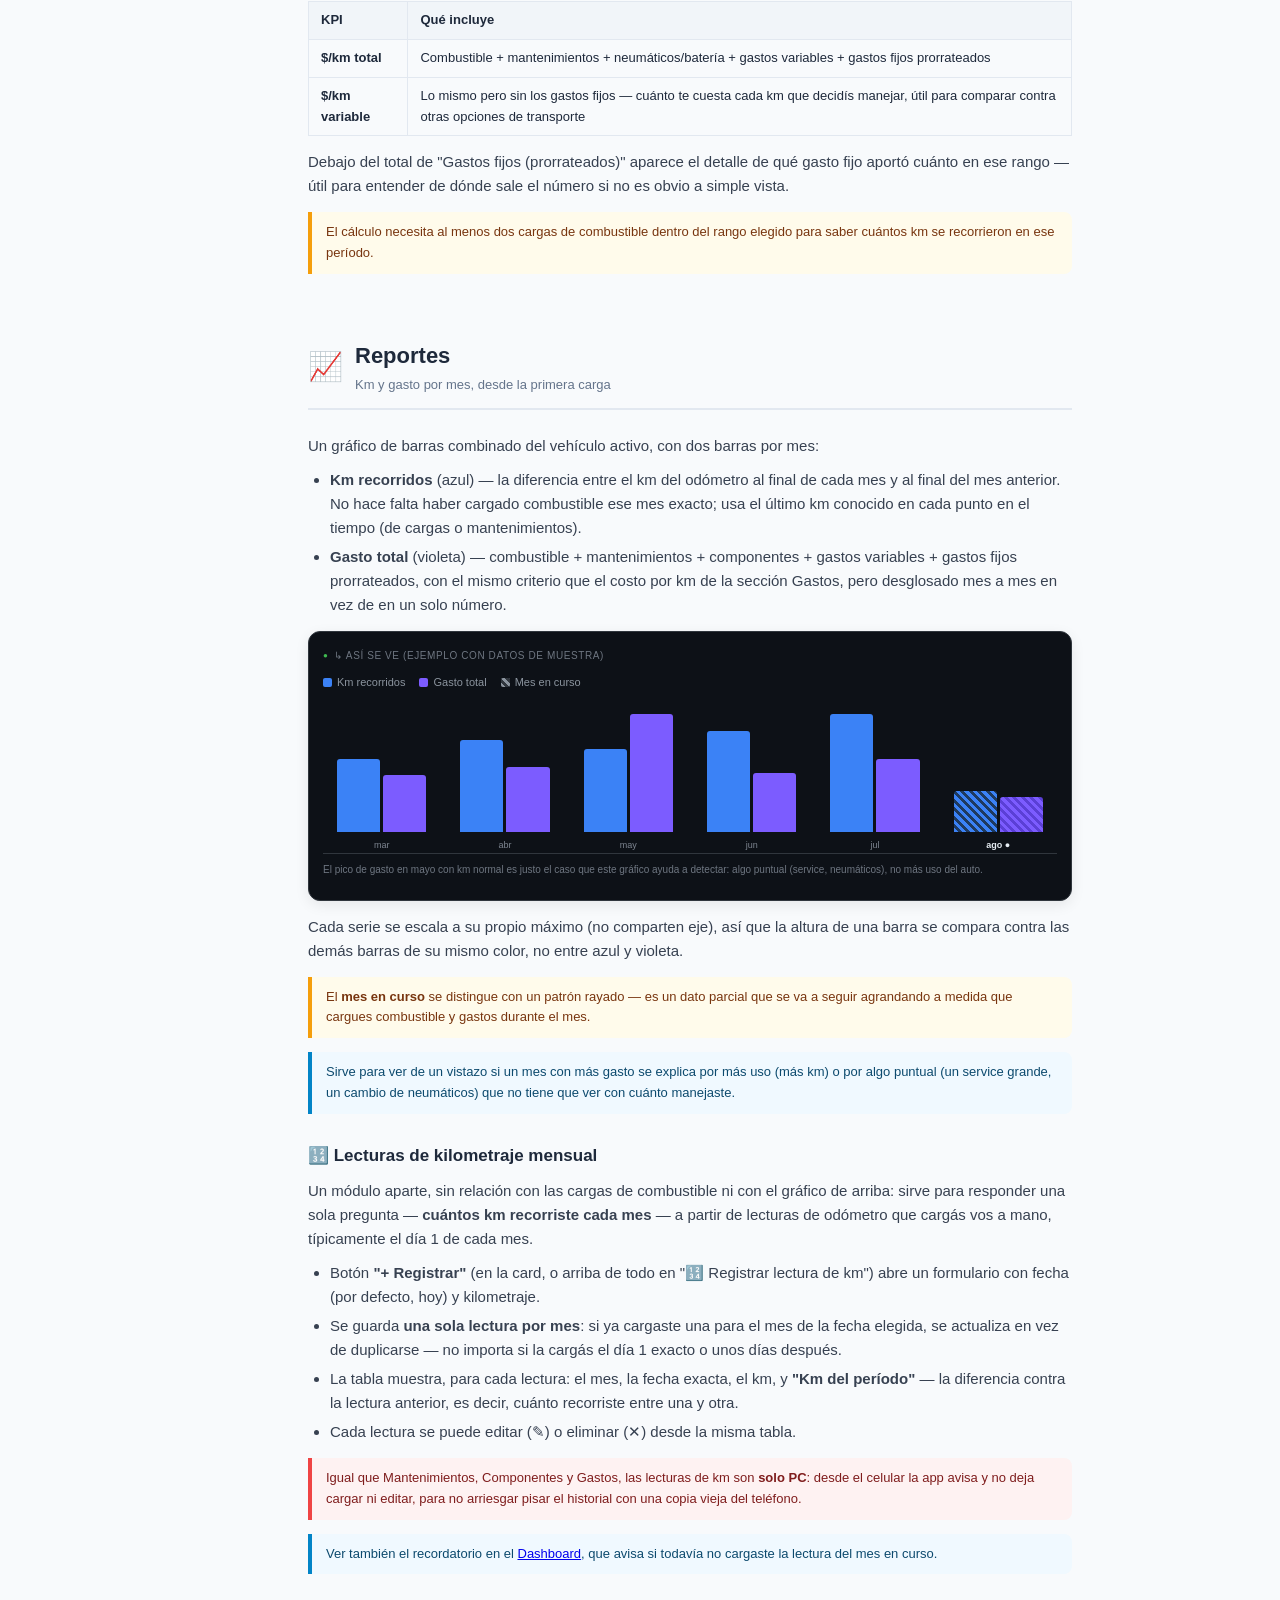
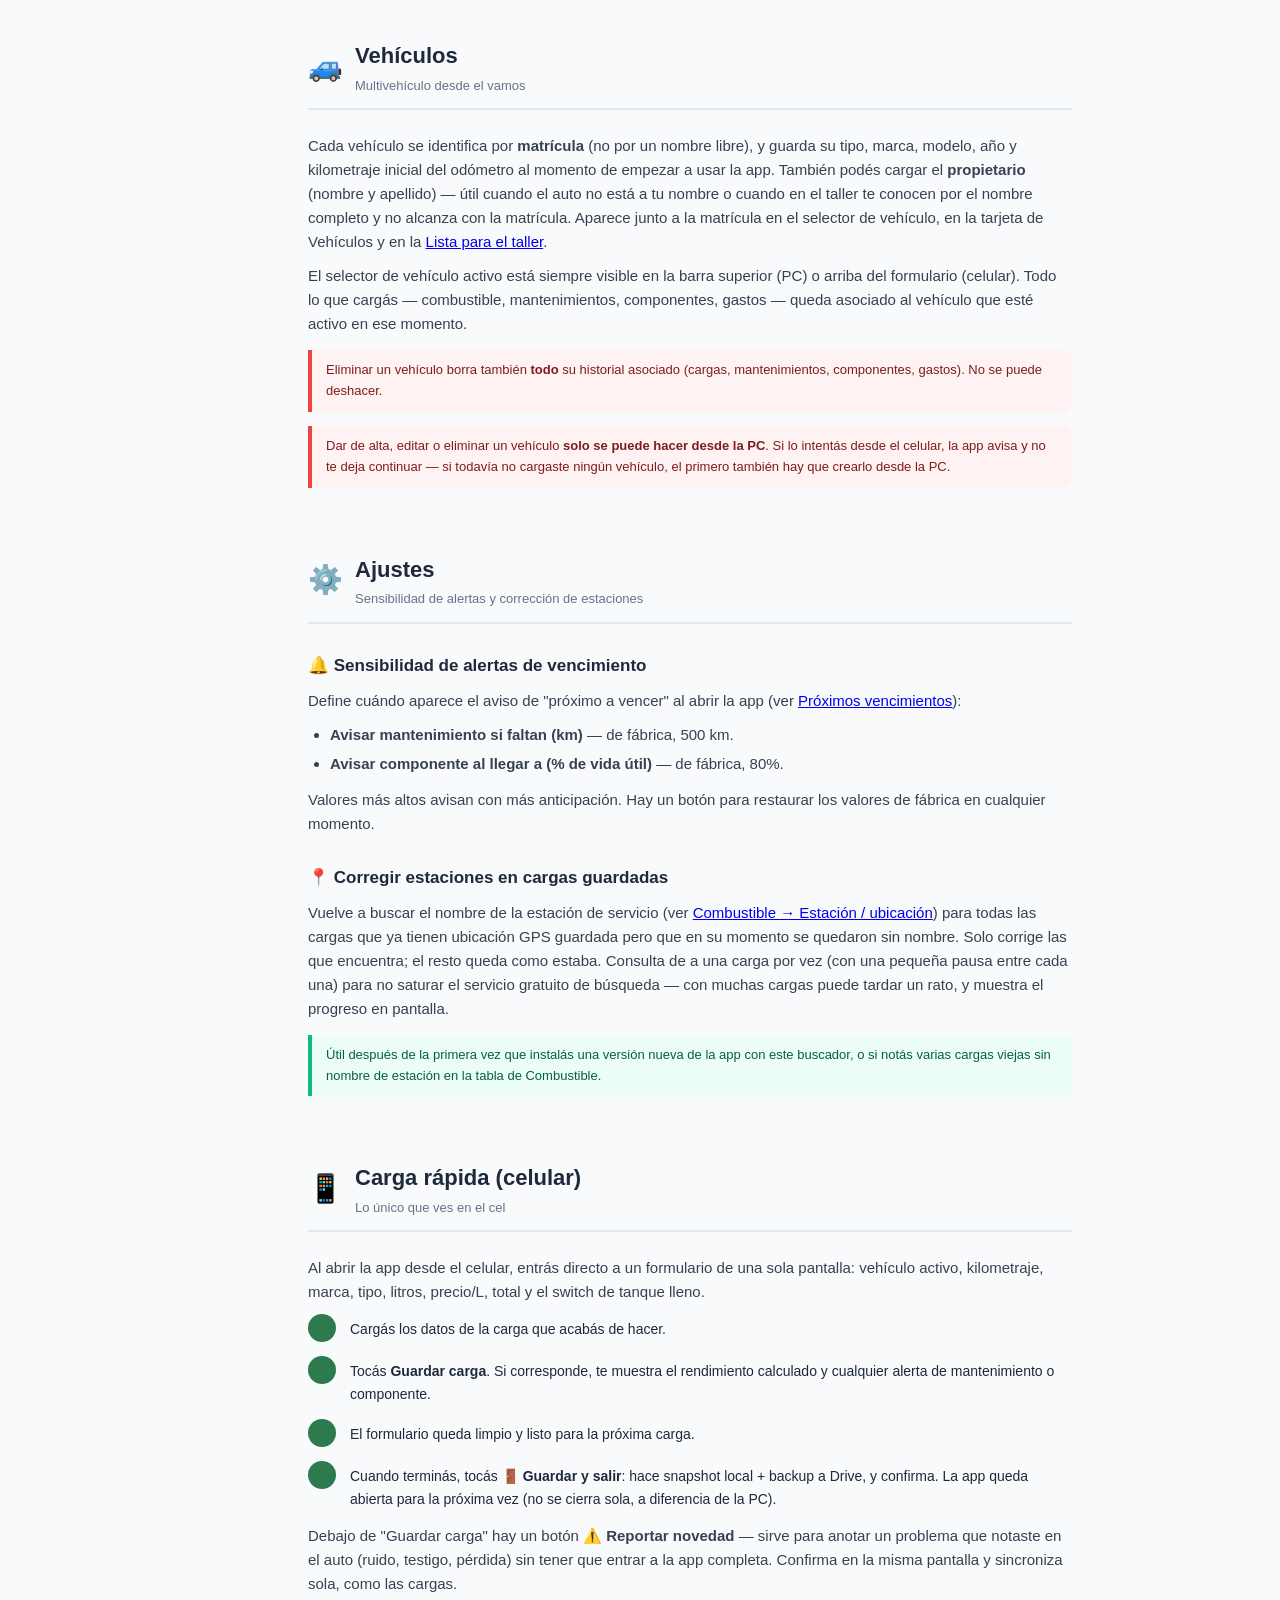
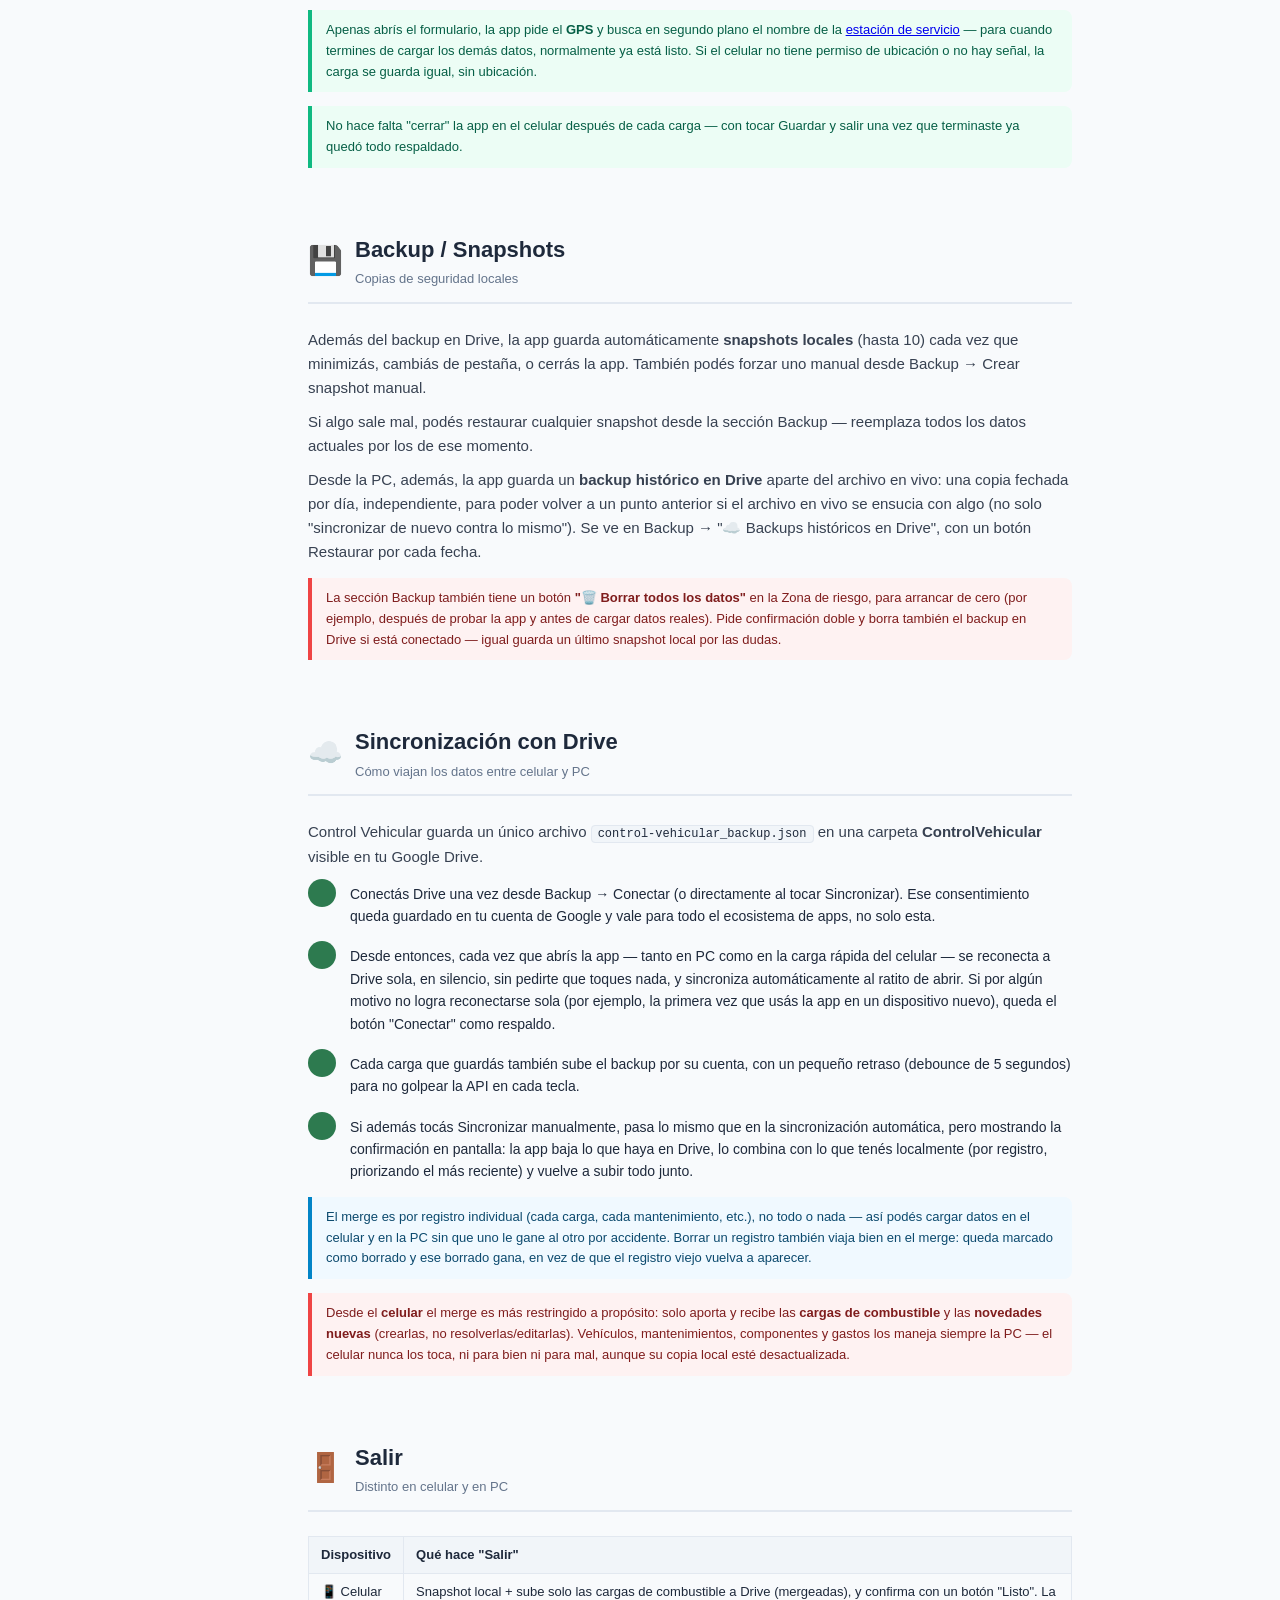
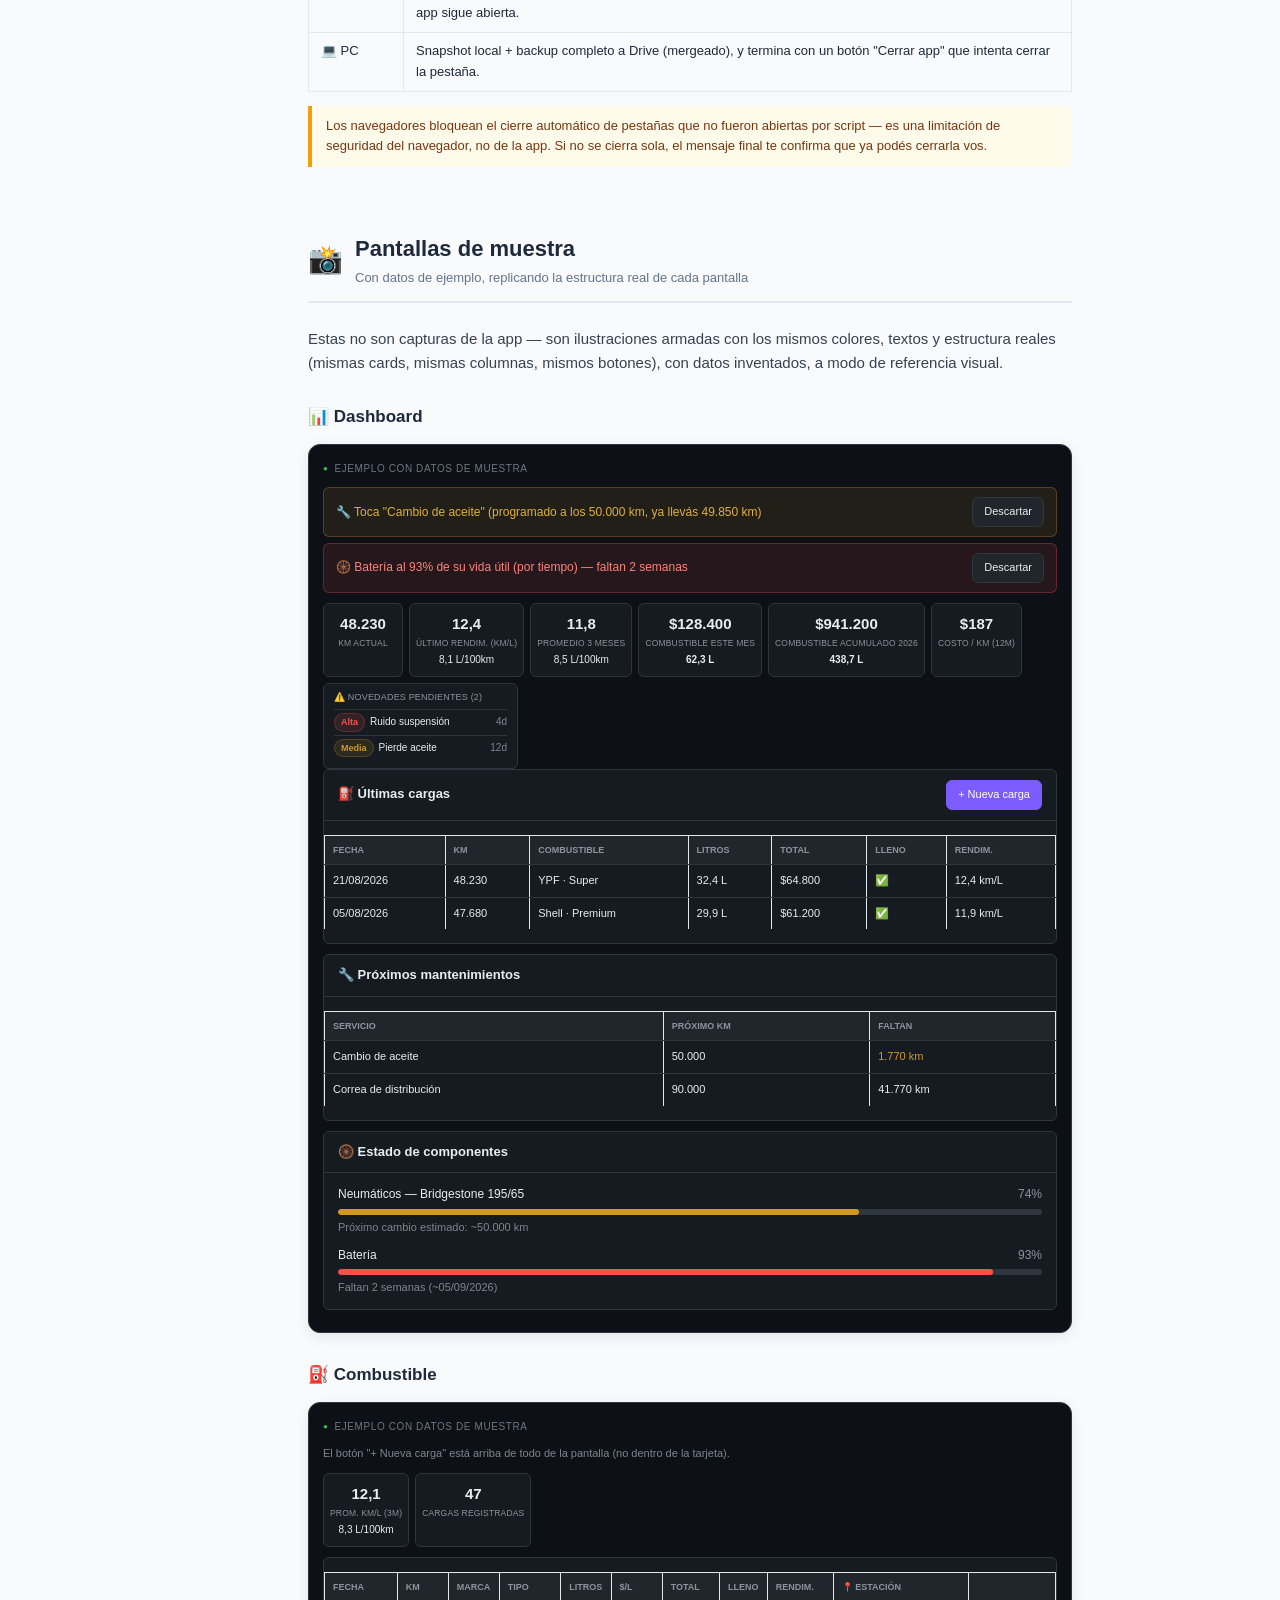
==== commit 9b4a1f96: "v0.99: fix texto de novedades en negro sobre fondo oscuro en el mockup del Dashboard" ====
--- a/instructivo.html
+++ b/instructivo.html
@@ -879,10 +879,10 @@
         <div class="demo-stat" style="min-width:195px;max-width:210px;text-align:left;padding:8px 10px">
           <div class="demo-stat-l" style="margin-bottom:6px;font-size:9px">⚠️ Novedades pendientes (2)</div>
           <div style="display:flex;align-items:center;gap:5px;padding:3px 0;border-top:1px solid #30363d;font-size:10px">
-            <span class="demo-pill demo-g-alta" style="font-size:9px;padding:1px 6px">Alta</span><span style="flex:1;overflow:hidden;text-overflow:ellipsis;white-space:nowrap">Ruido suspensión</span><span style="color:#7d8590">4d</span>
+            <span class="demo-pill demo-g-alta" style="font-size:9px;padding:1px 6px">Alta</span><span style="flex:1;overflow:hidden;text-overflow:ellipsis;white-space:nowrap;color:#e6edf3">Ruido suspensión</span><span style="color:#7d8590">4d</span>
           </div>
           <div style="display:flex;align-items:center;gap:5px;padding:3px 0;border-top:1px solid #30363d;font-size:10px">
-            <span class="demo-pill demo-g-media" style="font-size:9px;padding:1px 6px">Media</span><span style="flex:1;overflow:hidden;text-overflow:ellipsis;white-space:nowrap">Pierde aceite</span><span style="color:#7d8590">12d</span>
+            <span class="demo-pill demo-g-media" style="font-size:9px;padding:1px 6px">Media</span><span style="flex:1;overflow:hidden;text-overflow:ellipsis;white-space:nowrap;color:#e6edf3">Pierde aceite</span><span style="color:#7d8590">12d</span>
           </div>
         </div>
       </div>
@@ -1091,8 +1091,9 @@
       </div>
     </div>
     <details class="changelog-toggle">
-      <summary>Ver las 92 versiones</summary>
+      <summary>Ver las 93 versiones</summary>
       <div class="changelog-list">
+        <div class="changelog-row"><span class="cl-ver">v0.99</span><span class="cl-date">2026-08-22</span><span class="cl-desc">Fix visual: texto de las novedades en la card "Novedades pendientes" del mockup del Dashboard se veía en negro sobre fondo oscuro (sin color propio, heredaba el negro del documento) — corregido a blanco</span></div>
         <div class="changelog-row"><span class="cl-ver">v0.98</span><span class="cl-date">2026-08-22</span><span class="cl-desc">Fix visual en pantallas de muestra: filas pares de las tablas tenían fondo casi blanco heredado del documento (texto claro ilegible encima) — corregido con fondo propio en cada celda; achicadas las stat cards del Dashboard para que los 6 KPIs + Novedades entren en una sola fila</span></div>
         <div class="changelog-row"><span class="cl-ver">v0.97</span><span class="cl-date">2026-08-22</span><span class="cl-desc">Reconstruir todas las pantallas de muestra contra el código real: faltaban las cards "Últimas cargas"/"Próximos mantenimientos"/"Estado de componentes"/"Novedades pendientes" en Dashboard, columna Tipo y botones ✎✕ en Combustible, botones reales y segunda línea de detalle en Componentes más su historial de reemplazos, card de Lecturas en Reportes, y el título/subtítulo/selector de vehículo del celular estaban inventados</span></div>
         <div class="changelog-row"><span class="cl-ver">v0.96</span><span class="cl-date">2026-08-22</span><span class="cl-desc">Corregir mockup de Carga rápida (celular) en el instructivo: faltaban Tipo de combustible y $/Litro; ajustado footer a los botones reales (🔄 Sincronizar / 🚪 Guardar y salir)</span></div>
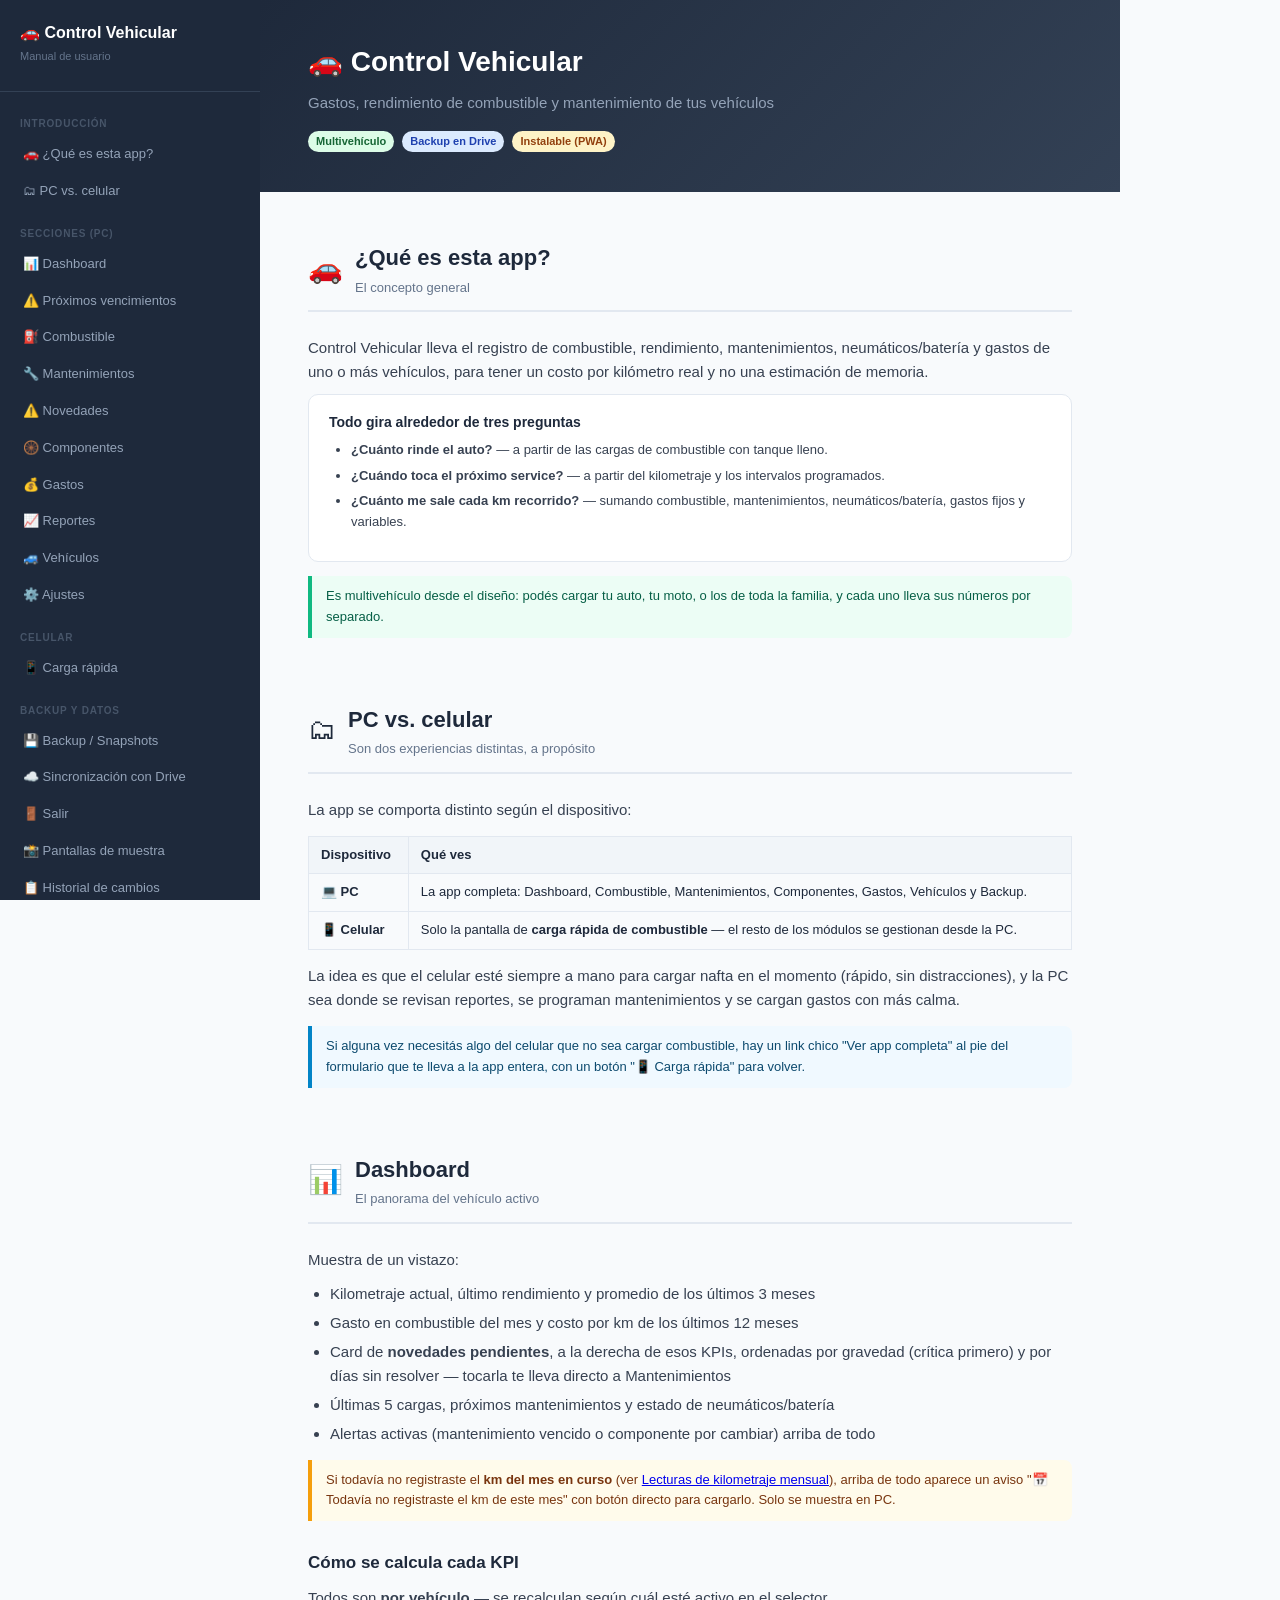
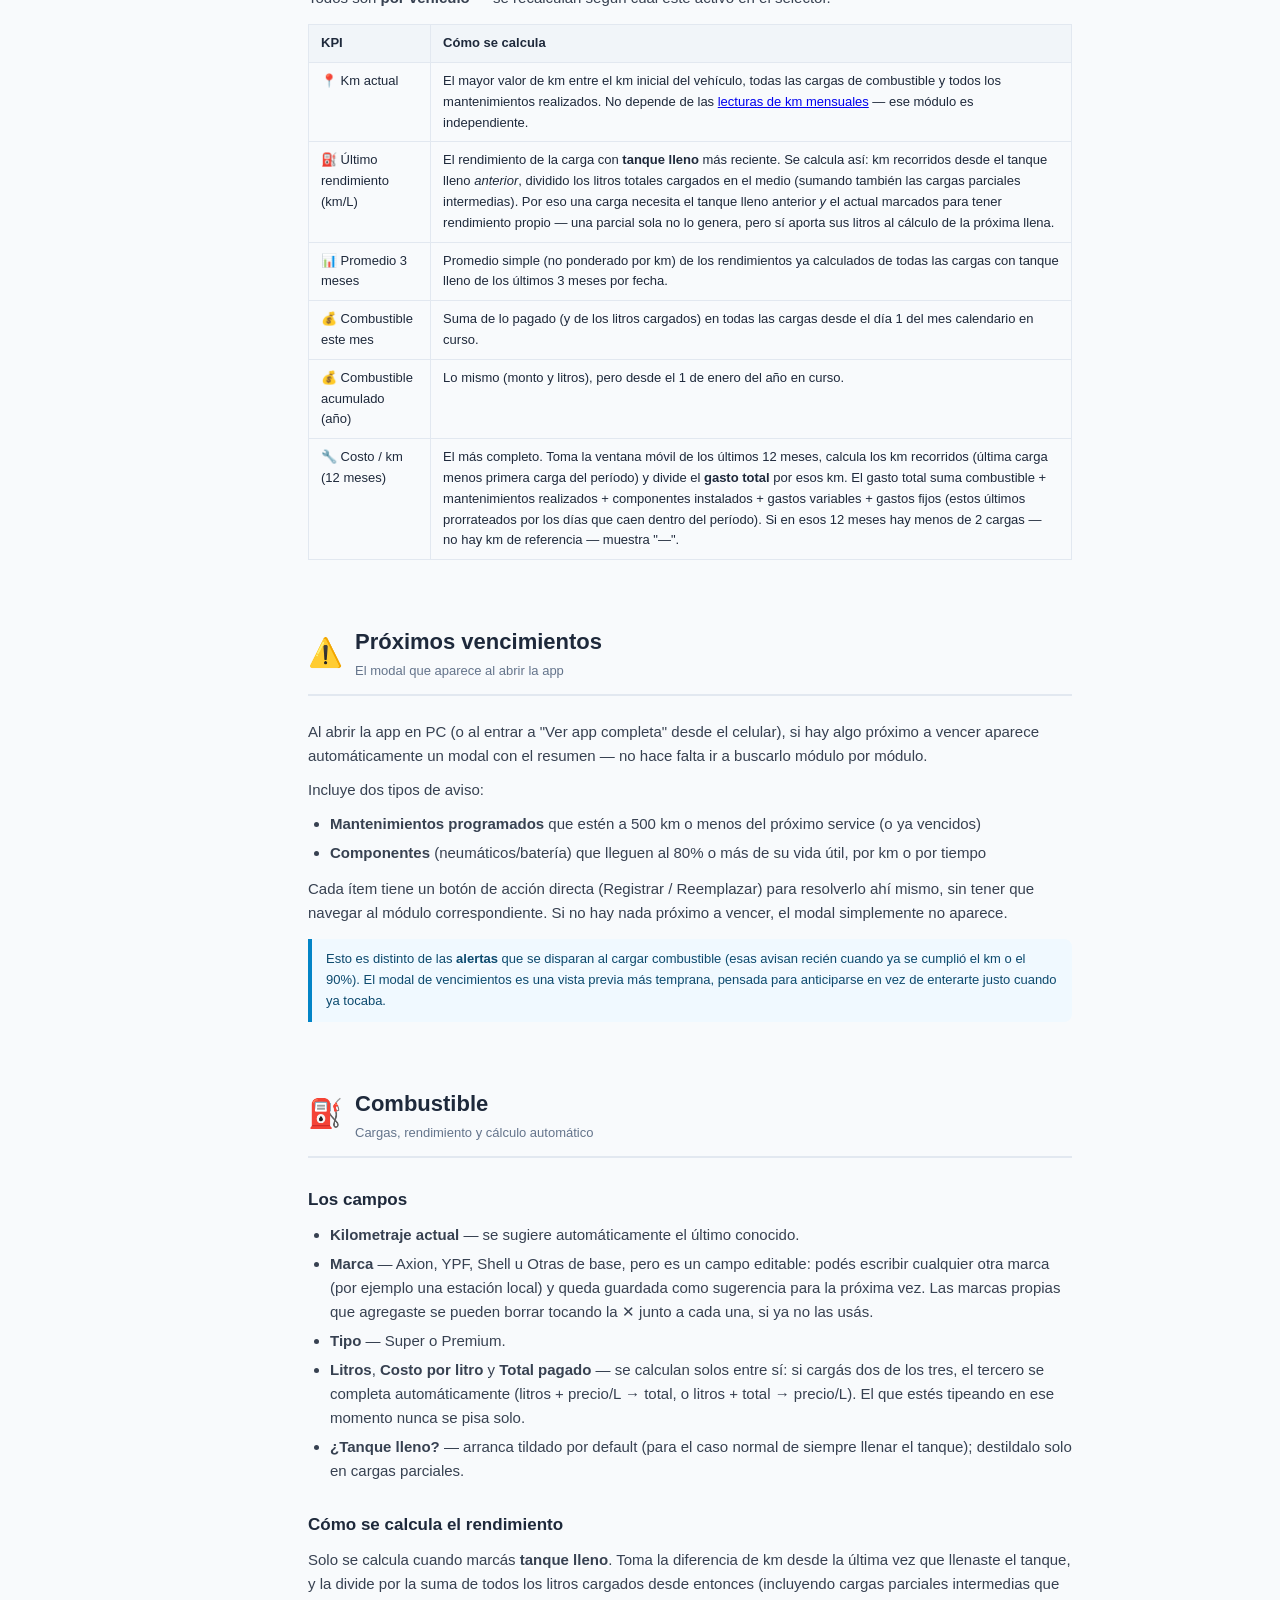
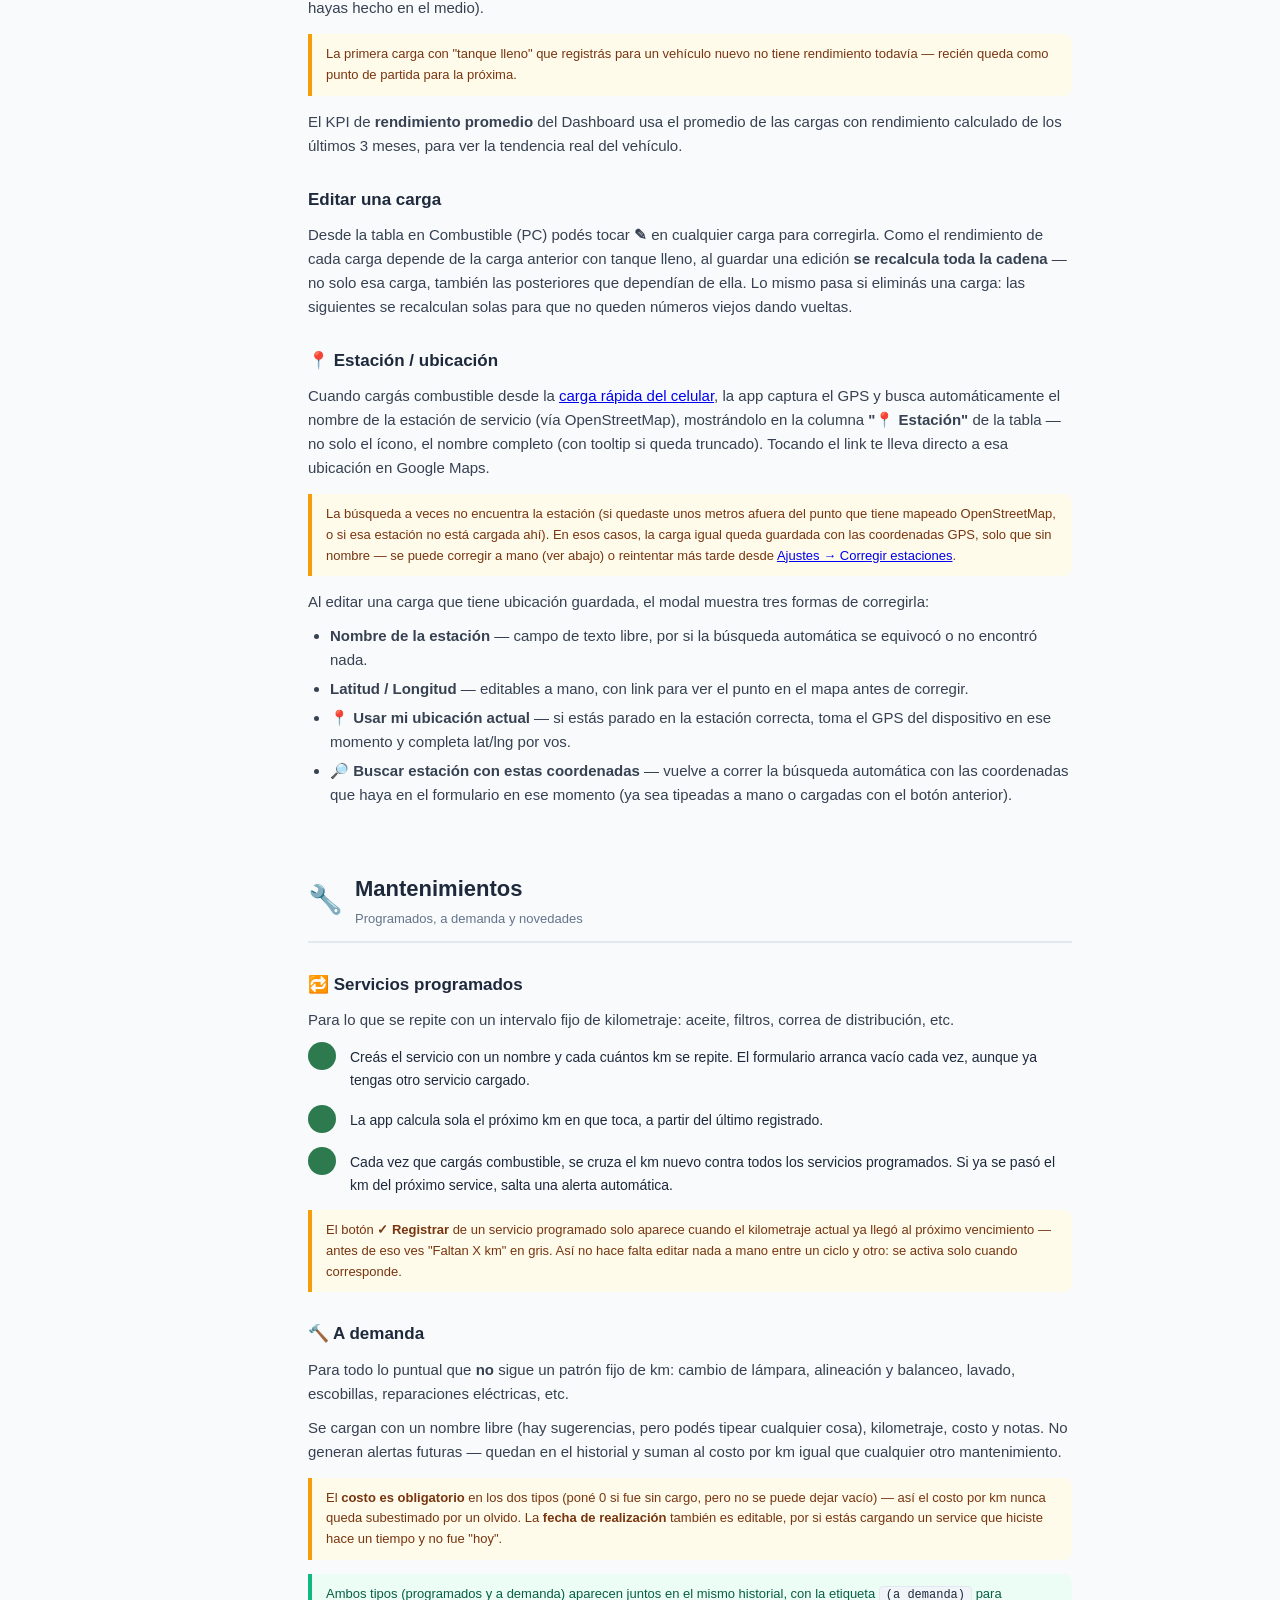
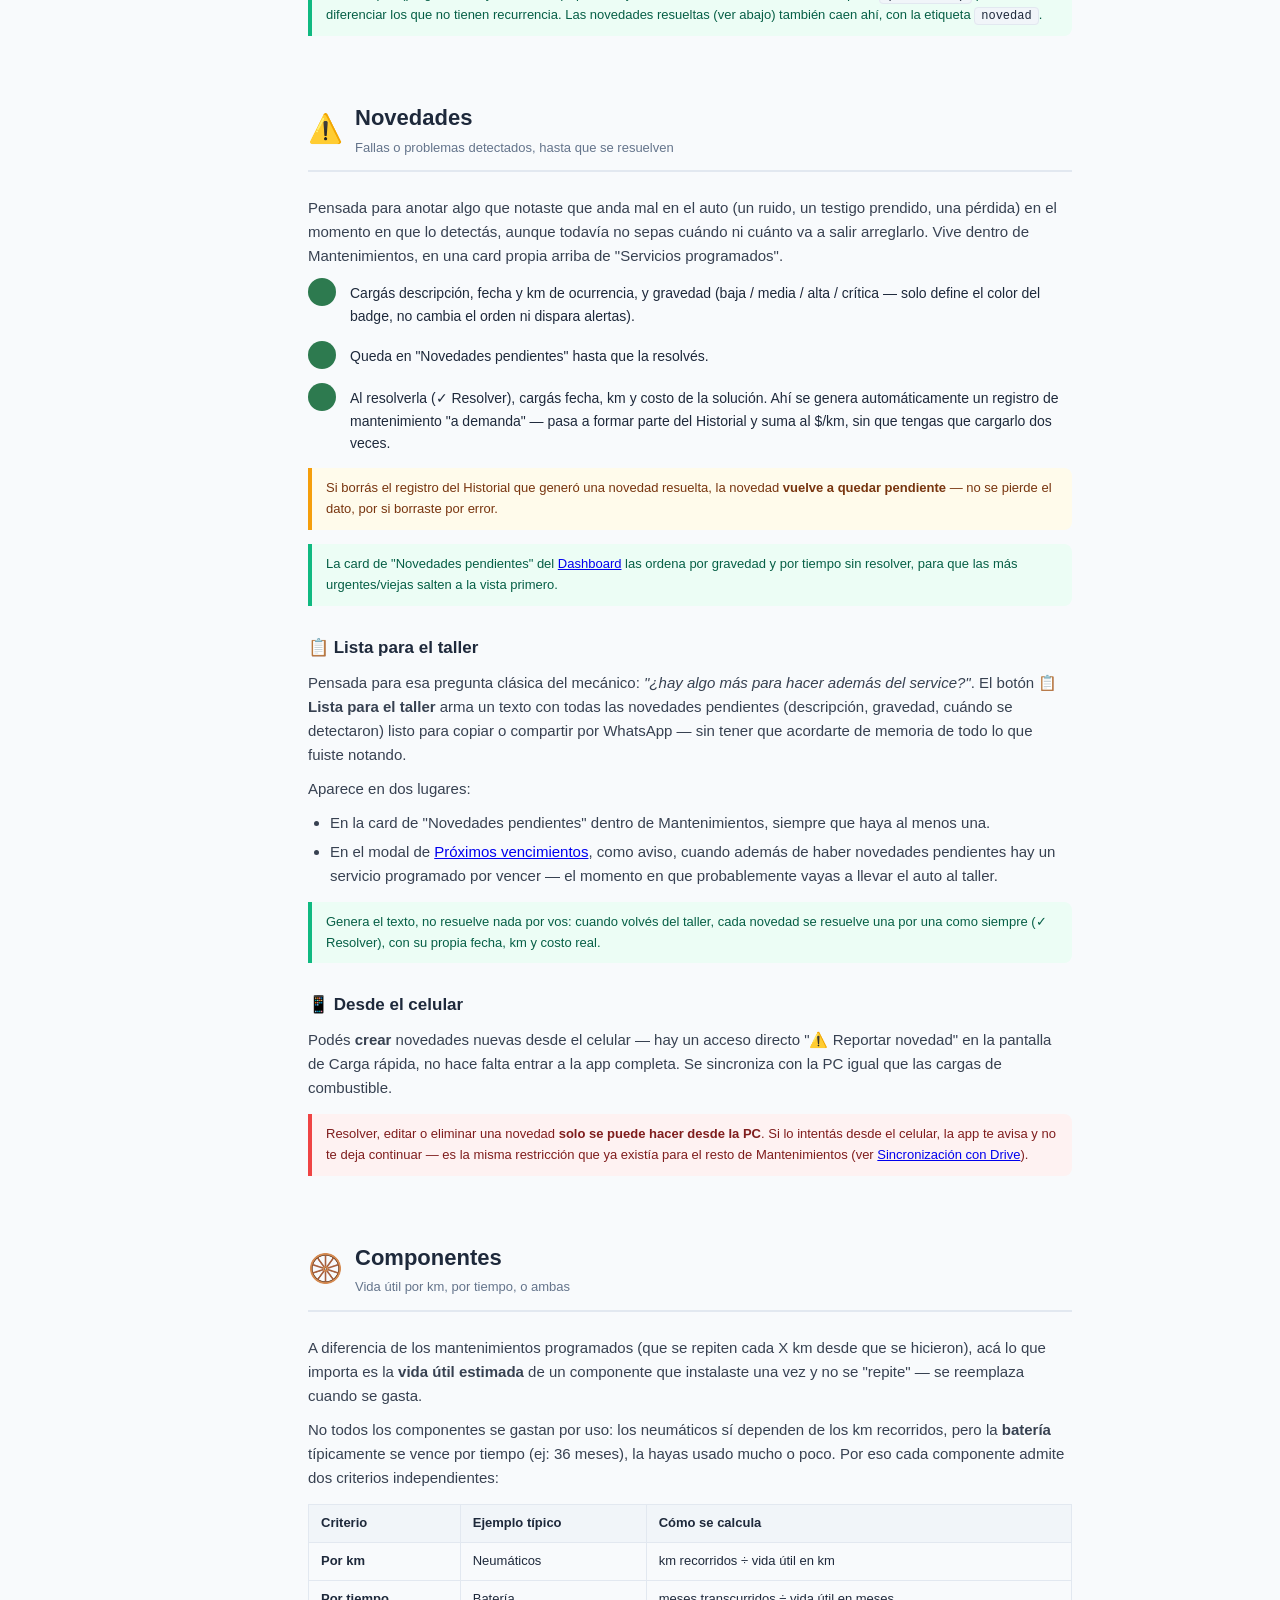
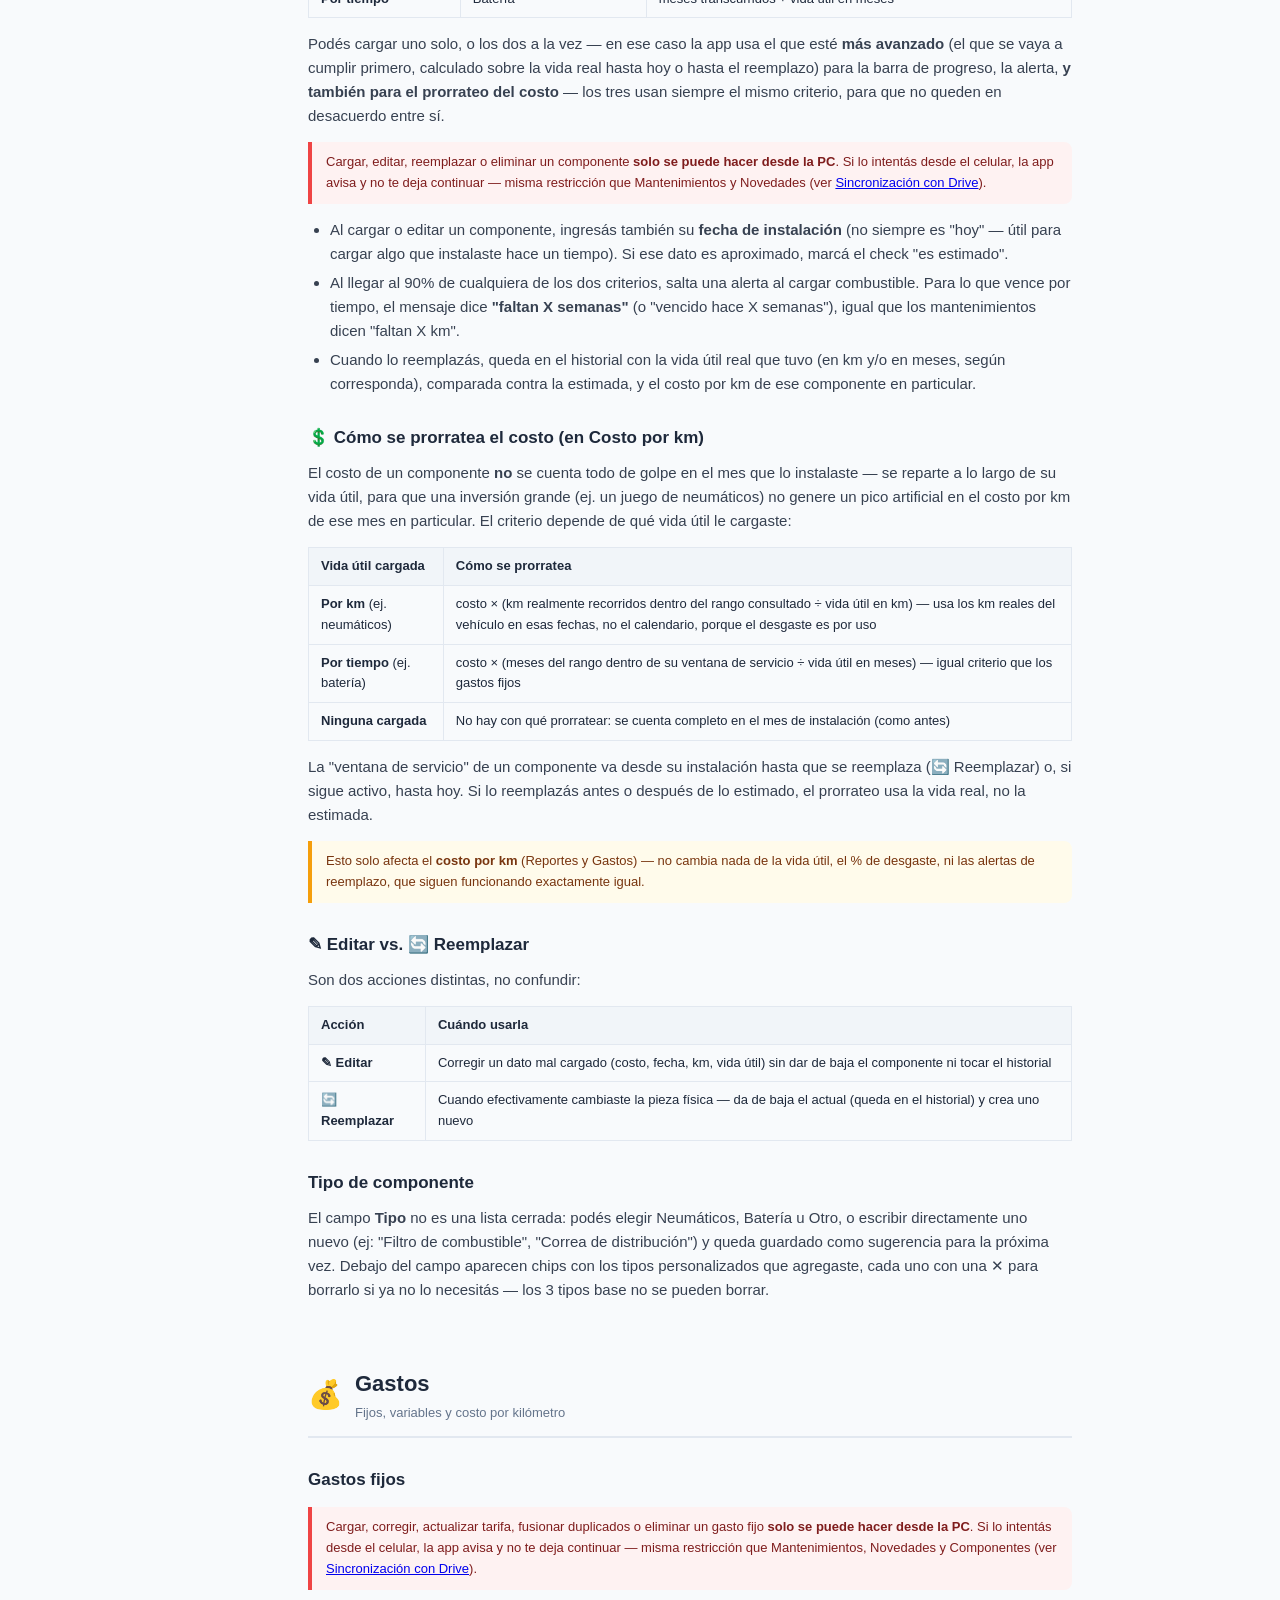
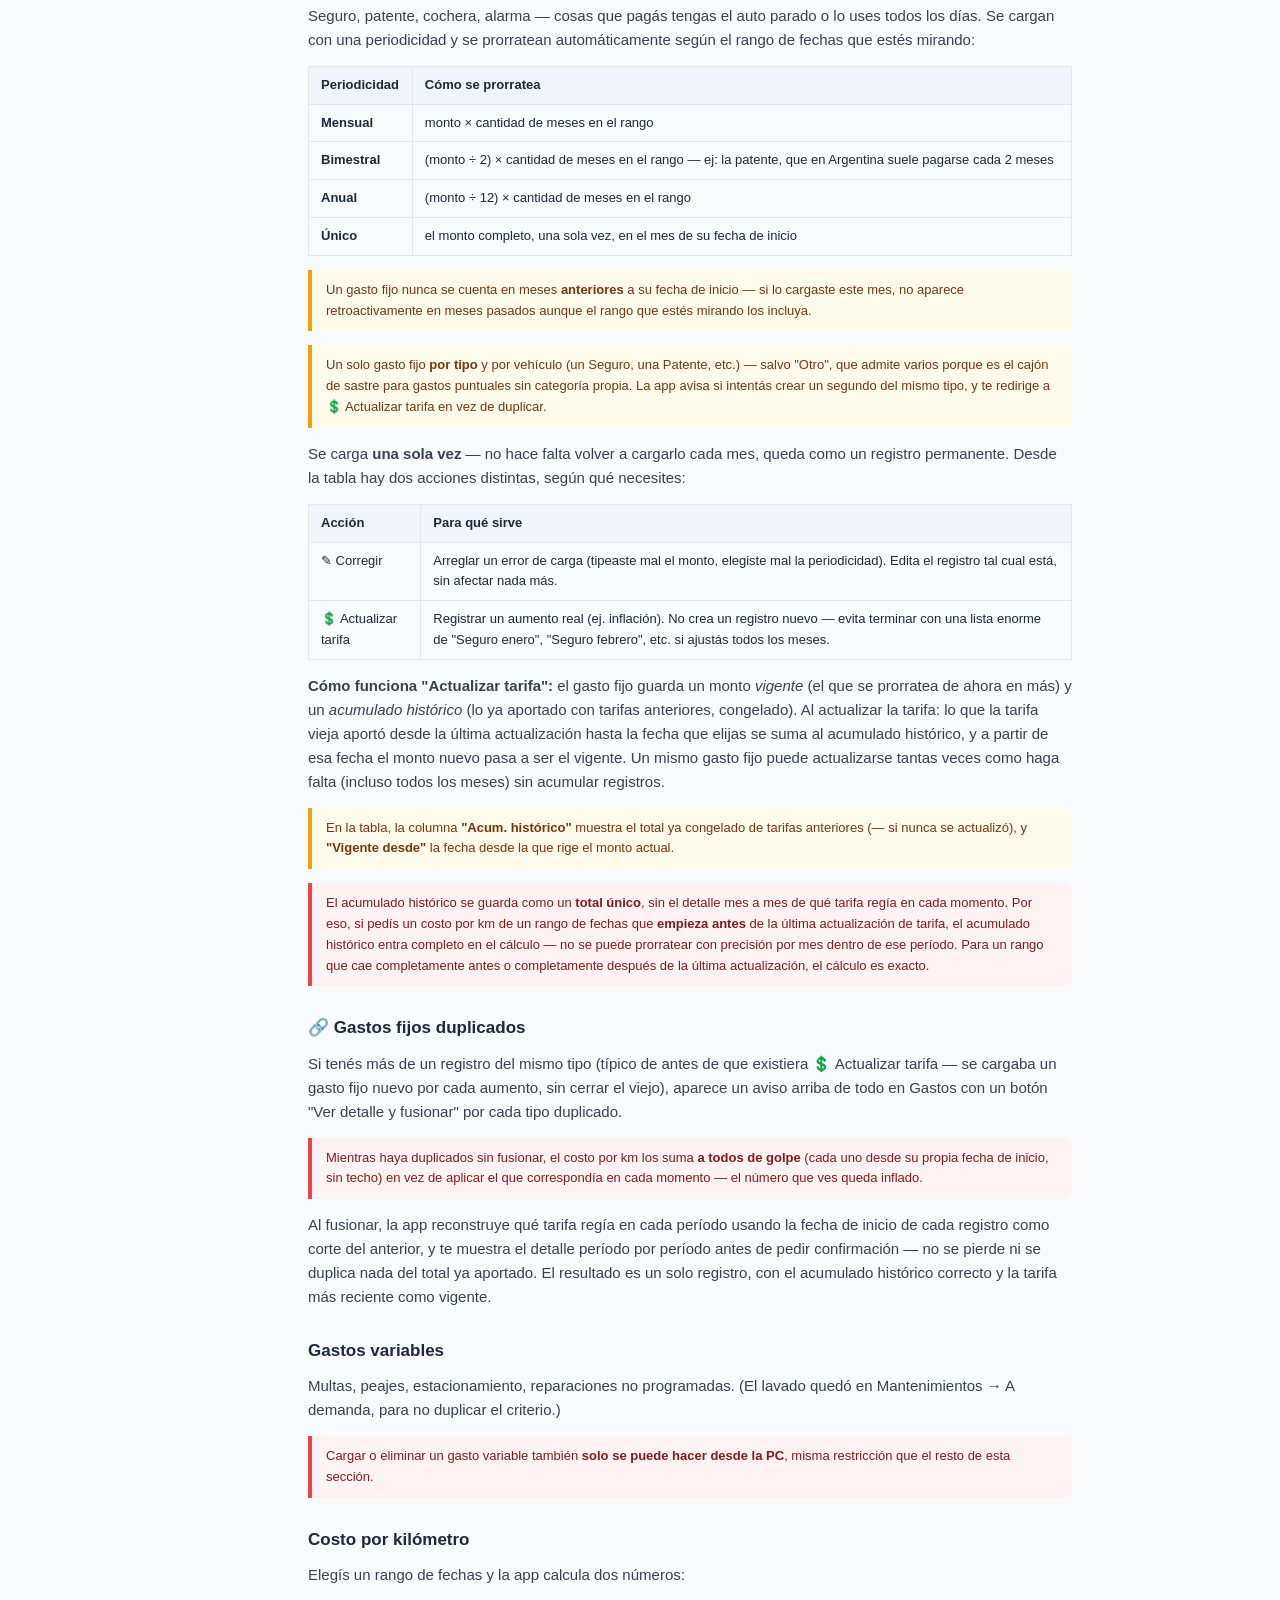
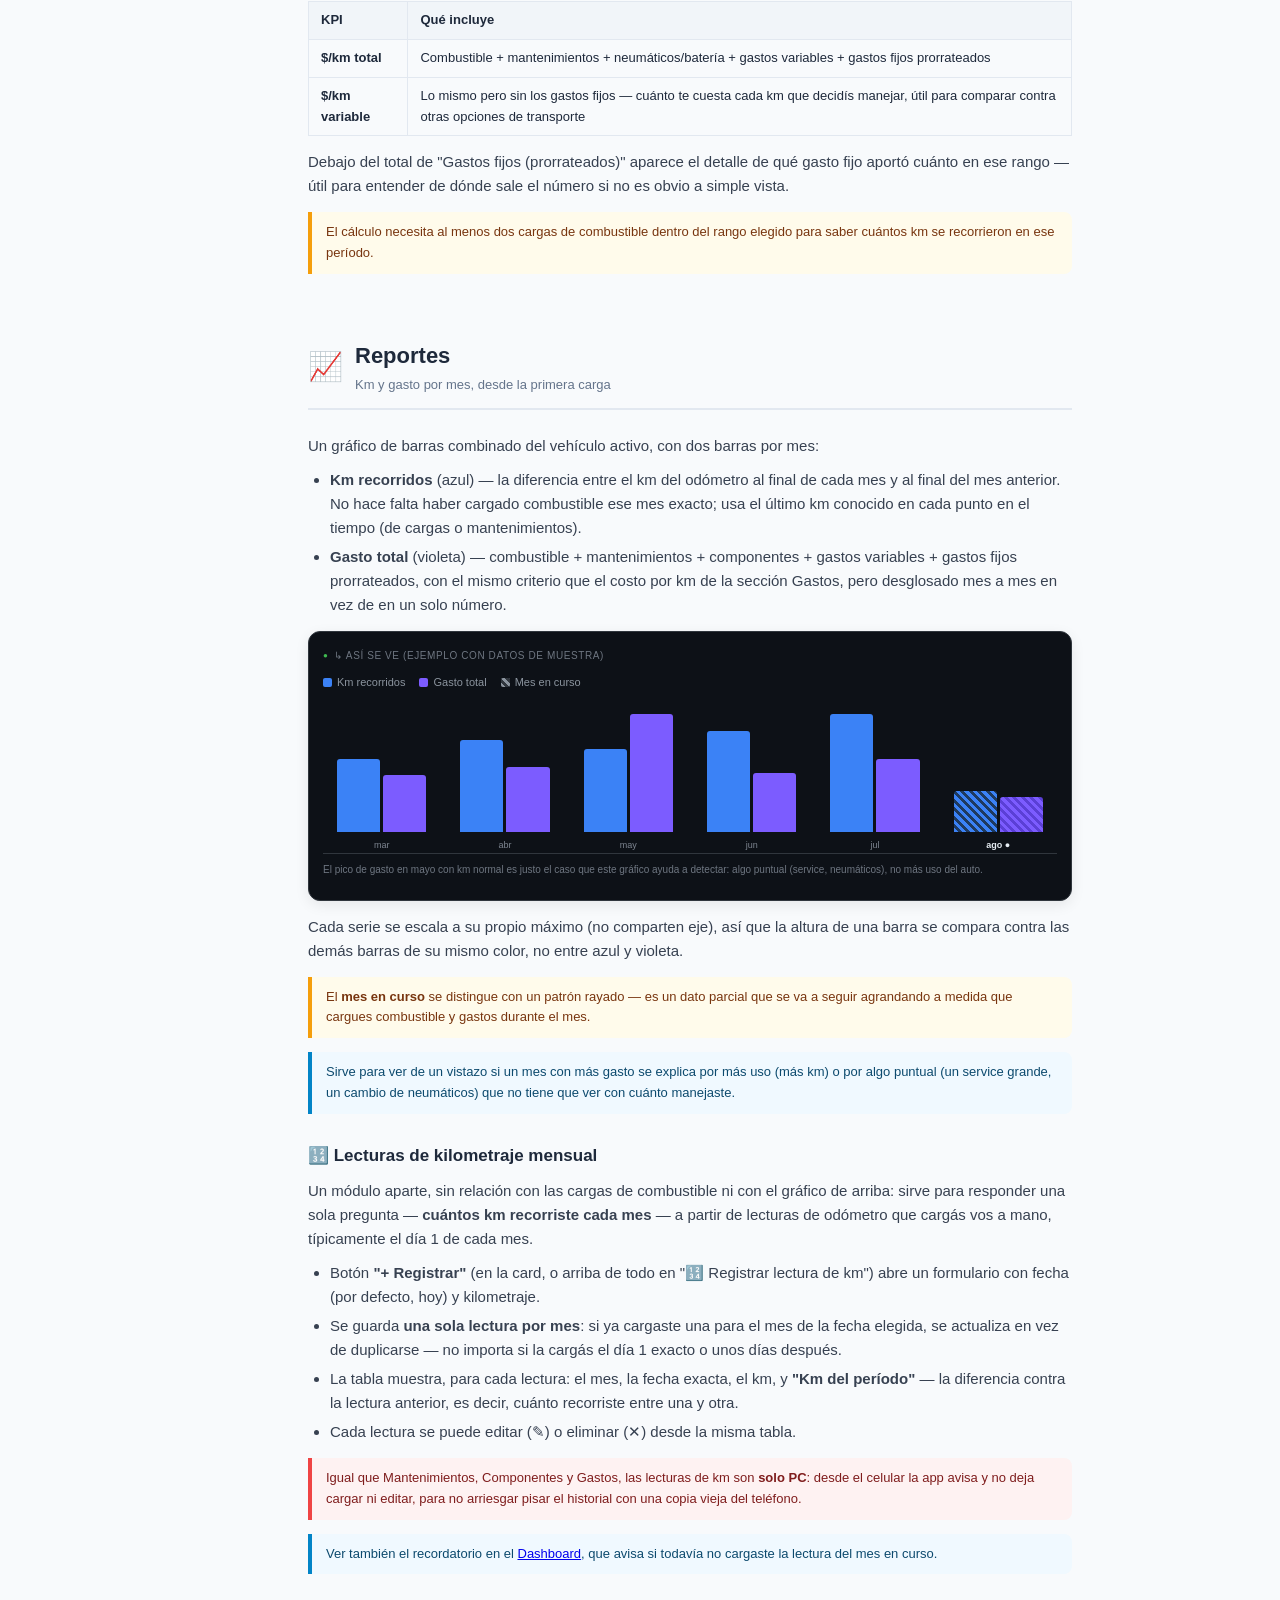
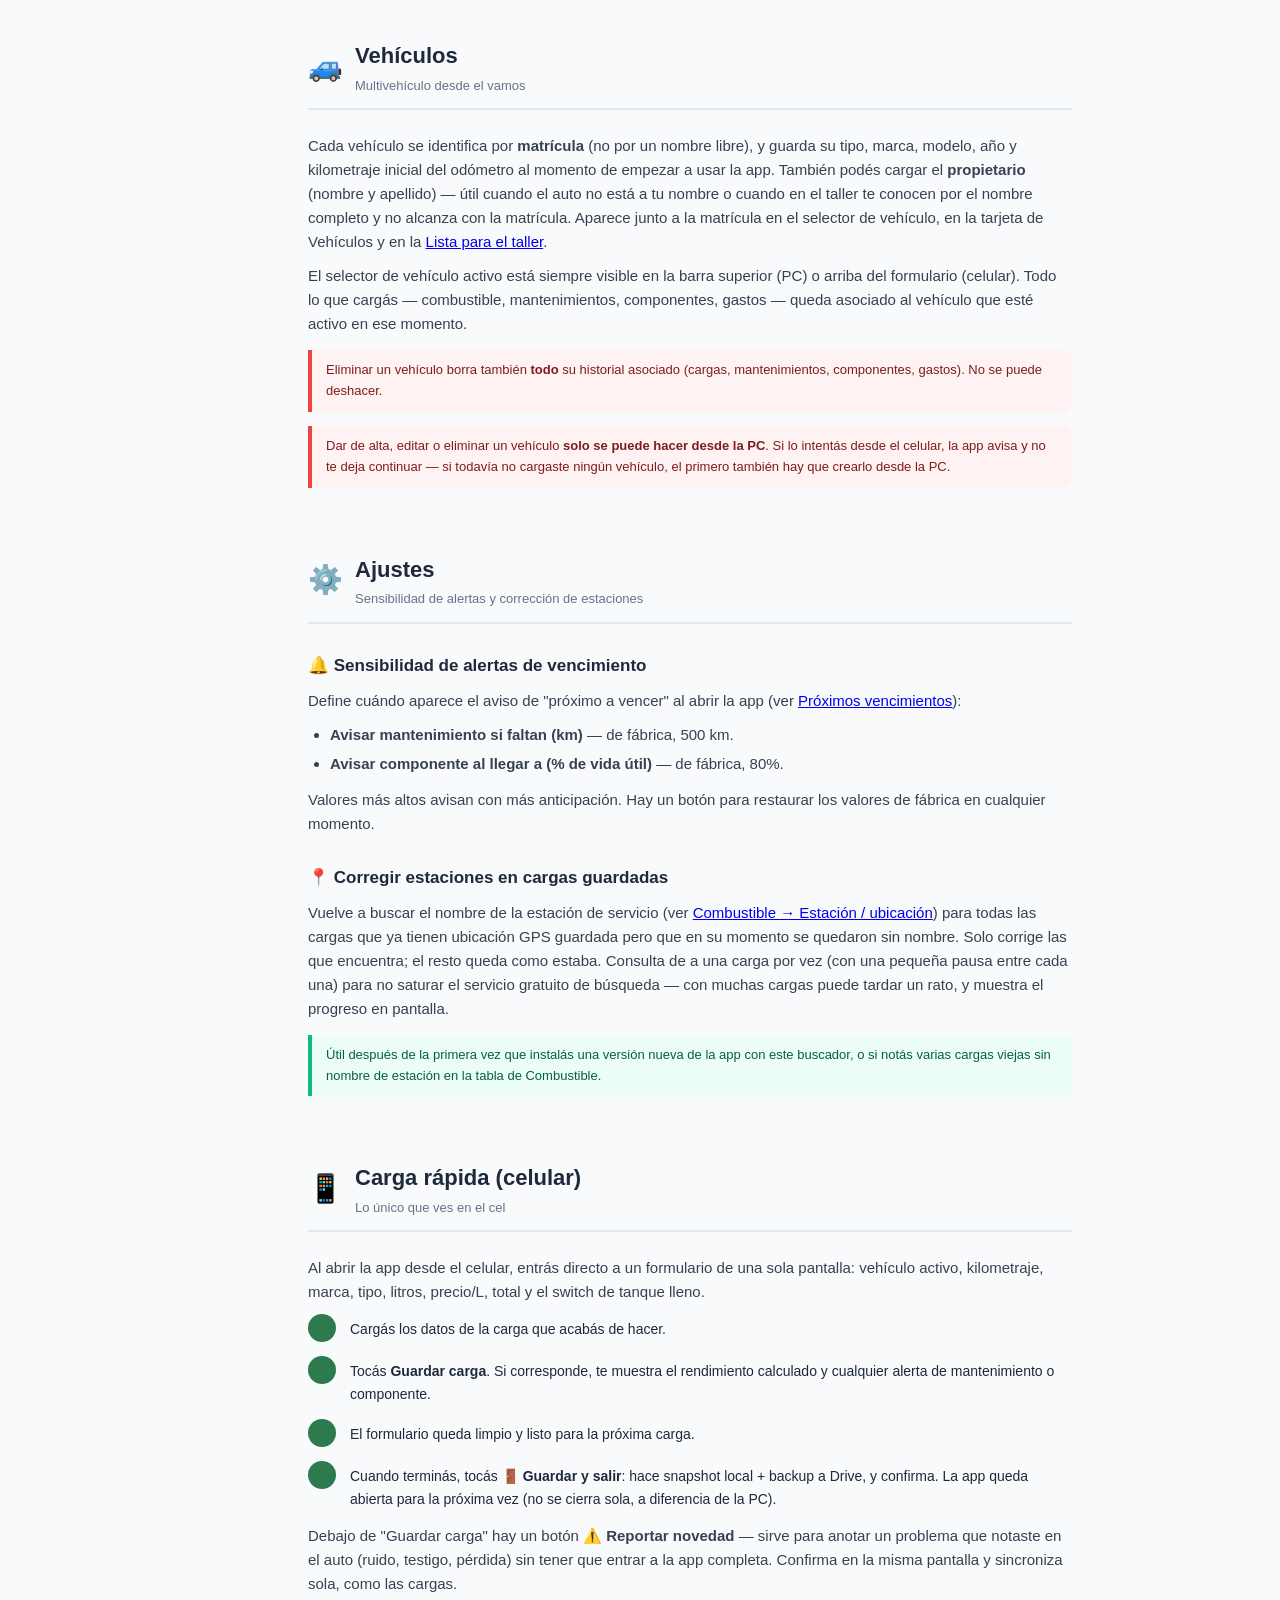
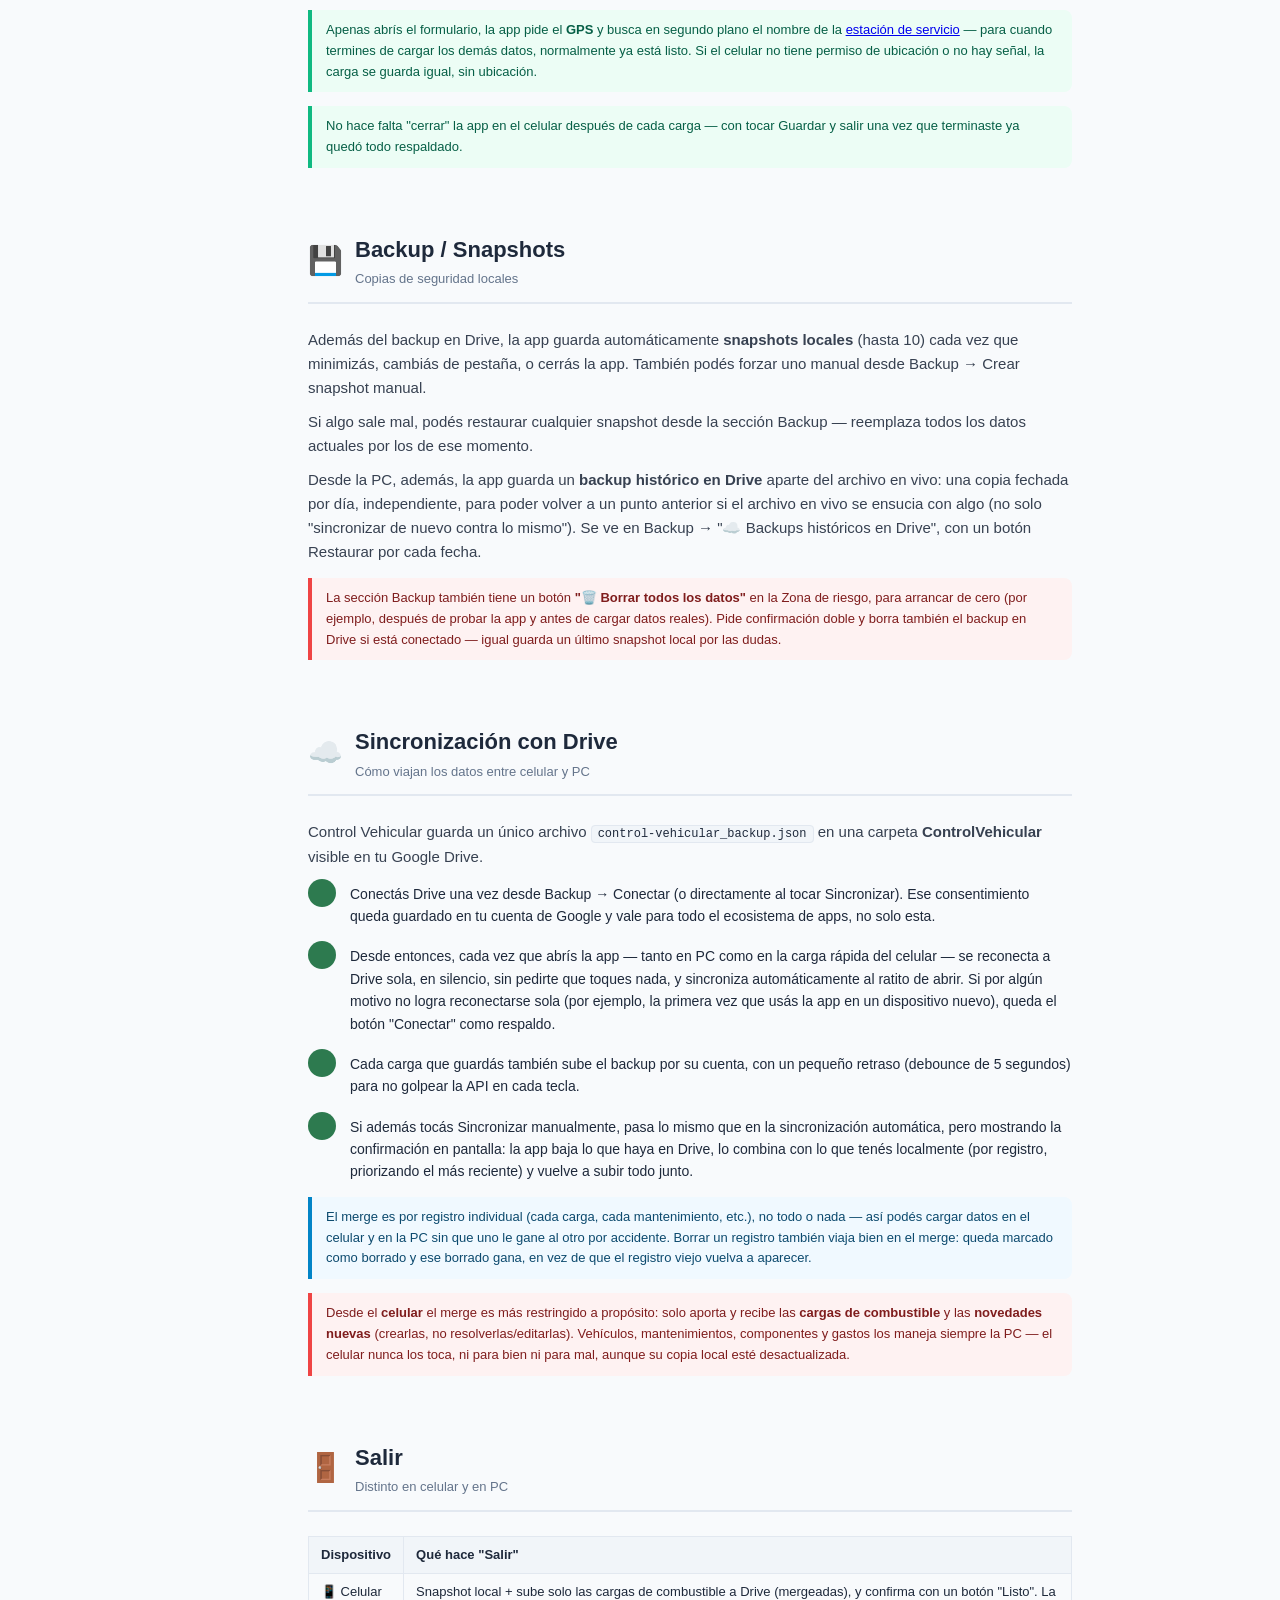
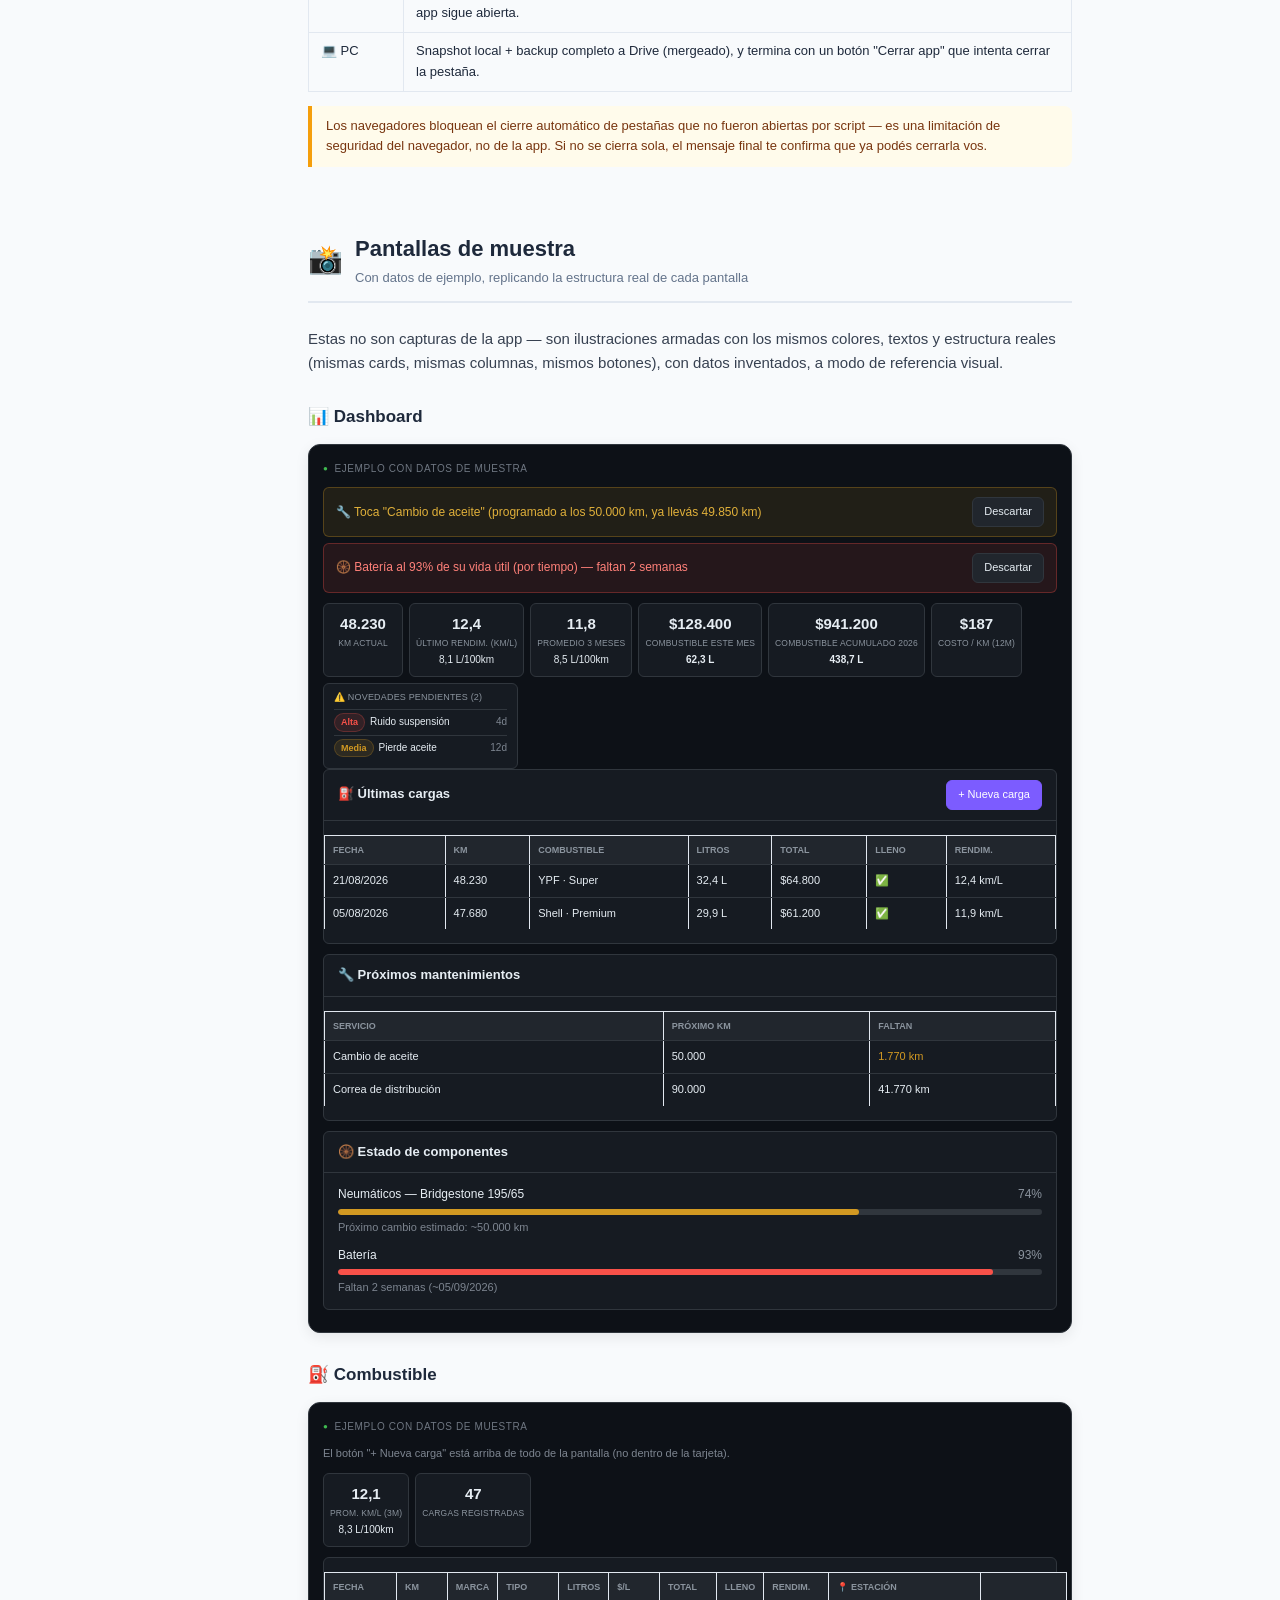
==== commit e0f77849: "v1.01: interactividad liviana en pantallas de muestra" ====
--- a/instructivo.html
+++ b/instructivo.html
@@ -316,7 +316,7 @@
   .demo-comp-title{font-weight:700;color:#e6edf3;font-size:12px;margin-bottom:2px}
   .demo-comp-sub{font-size:10px;color:#7d8590;margin-bottom:6px}
   .vprog{height:6px;background:#30363d;border-radius:3px;overflow:hidden;margin:4px 0}
-  .vprog-bar{height:6px;border-radius:3px}
+  .vprog-bar{height:6px;border-radius:3px;cursor:help}
   .vprog-ok{background:#3fb950}
   .vprog-warn{background:#d29922}
   .vprog-crit{background:#f85149}
@@ -333,11 +333,15 @@
   .demo-vr-body{padding:14px 16px 18px;display:flex;flex-direction:column;gap:11px}
   .demo-vr-fg label{font-size:9px;color:#8b949e;font-weight:600;text-transform:uppercase;letter-spacing:.04em;display:block;margin-bottom:4px}
   .demo-vr-input{padding:10px 11px;border:1px solid #30363d;border-radius:8px;font-size:13px;background:#21262d;color:#e6edf3}
+  .demo-vr-select{padding:10px 11px;border:1px solid #30363d;border-radius:8px;font-size:13px;background:#21262d;color:#e6edf3;width:100%;font-family:inherit;-webkit-appearance:none;appearance:none;cursor:pointer;background-image:url("data:image/svg+xml,%3Csvg xmlns='http://www.w3.org/2000/svg' viewBox='0 0 12 8'%3E%3Cpath fill='%238b949e' d='M6 8 0 0h12z'/%3E%3C/svg%3E");background-repeat:no-repeat;background-position:right 11px center;background-size:10px 7px}
+  .demo-vr-select:focus{outline:1px solid #7c5cff}
   .demo-vr-row{display:grid;grid-template-columns:1fr 1fr;gap:8px}
   .demo-vr-switch{display:flex;align-items:center;justify-content:space-between;padding:10px 12px;background:#21262d;border:1px solid #30363d;border-radius:8px}
   .demo-vr-switch label{font-size:11px;font-weight:600;color:#e6edf3}
-  .demo-vr-switch-dot{width:36px;height:19px;background:#7c5cff;border-radius:10px;position:relative}
-  .demo-vr-switch-dot::after{content:'';width:15px;height:15px;background:#fff;border-radius:50%;position:absolute;top:2px;right:2px}
+  .demo-vr-switch-dot{width:36px;height:19px;background:#7c5cff;border-radius:10px;position:relative;cursor:pointer;transition:background .15s}
+  .demo-vr-switch-dot::after{content:'';width:15px;height:15px;background:#fff;border-radius:50%;position:absolute;top:2px;right:2px;transition:right .15s,left .15s}
+  .demo-vr-switch-dot.off{background:#30363d}
+  .demo-vr-switch-dot.off::after{right:auto;left:2px}
   .demo-vr-gps{text-align:center;font-size:10px;color:#8b949e;padding:7px;background:#21262d;border:1px solid #30363d;border-radius:8px}
   .demo-vr-btn-main{padding:12px;border-radius:8px;background:#7c5cff;color:#fff;font-size:13px;font-weight:700;text-align:center}
   .demo-vr-footer{padding:9px 16px;background:#161b22;border-top:1px solid #30363d;display:flex;gap:8px}
@@ -866,8 +870,8 @@
     <div class="screenshot-frame">
       <div class="screenshot-label">Ejemplo con datos de muestra</div>
       <div class="demo-alert-stack">
-        <div class="demo-alert demo-alert-warn"><span>🔧️ Toca "Cambio de aceite" (programado a los 50.000 km, ya llevás 49.850 km)</span><span class="demo-btn">Descartar</span></div>
-        <div class="demo-alert demo-alert-crit"><span>🛞 Batería al 93% de su vida útil (por tiempo) — faltan 2 semanas</span><span class="demo-btn">Descartar</span></div>
+        <div class="demo-alert demo-alert-warn"><span>🔧️ Toca "Cambio de aceite" (programado a los 50.000 km, ya llevás 49.850 km)</span><span class="demo-btn" onclick="this.closest('.demo-alert').style.display='none'" style="cursor:pointer" title="Tocá para probar">Descartar</span></div>
+        <div class="demo-alert demo-alert-crit"><span>🛞 Batería al 93% de su vida útil (por tiempo) — faltan 2 semanas</span><span class="demo-btn" onclick="this.closest('.demo-alert').style.display='none'" style="cursor:pointer" title="Tocá para probar">Descartar</span></div>
       </div>
       <div class="demo-stats">
         <div class="demo-stat"><div class="demo-stat-n">48.230</div><div class="demo-stat-l">Km actual</div></div>
@@ -915,12 +919,12 @@
         <div class="demo-card-body">
           <div style="margin-bottom:10px">
             <div style="display:flex;justify-content:space-between;font-size:12px;margin-bottom:2px"><span>Neumáticos — Bridgestone 195/65</span><span style="color:#8b949e">74%</span></div>
-            <div class="vprog"><div class="vprog-bar vprog-warn" style="width:74%"></div></div>
+            <div class="vprog"><div class="vprog-bar vprog-warn" style="width:74%" title="74% de vida útil — 6.230 km recorridos"></div></div>
             <div style="font-size:11px;color:#7d8590">Próximo cambio estimado: ~50.000 km</div>
           </div>
           <div>
             <div style="display:flex;justify-content:space-between;font-size:12px;margin-bottom:2px"><span>Batería</span><span style="color:#8b949e">93%</span></div>
-            <div class="vprog"><div class="vprog-bar vprog-crit" style="width:93%"></div></div>
+            <div class="vprog"><div class="vprog-bar vprog-crit" style="width:93%" title="93% de vida útil — 33,5 meses transcurridos"></div></div>
             <div style="font-size:11px;color:#7d8590">Faltan 2 semanas (~05/09/2026)</div>
           </div>
         </div>
@@ -940,9 +944,9 @@
           <table class="demo-table">
             <thead><tr><th>Fecha</th><th>Km</th><th>Marca</th><th>Tipo</th><th>Litros</th><th>$/L</th><th>Total</th><th>Lleno</th><th>Rendim.</th><th>📍 Estación</th><th></th></tr></thead>
             <tbody>
-              <tr><td>21/08/2026</td><td>48.230</td><td>YPF</td><td>Super</td><td>32,4 L</td><td>$2.000</td><td>$64.800</td><td>✅</td><td>12,4 km/L</td><td>YPF Ruta 9, Maldonado</td><td><span class="demo-btn demo-btn-e">✎</span> <span class="demo-btn" style="background:#4a1a1a;color:#f85149;border-color:#6a2d2d">✕</span></td></tr>
-              <tr><td>05/08/2026</td><td>47.680</td><td>Shell</td><td>Premium</td><td>29,9 L</td><td>$2.048</td><td>$61.200</td><td>✅</td><td>11,9 km/L</td><td>Shell Av. España</td><td><span class="demo-btn demo-btn-e">✎</span> <span class="demo-btn" style="background:#4a1a1a;color:#f85149;border-color:#6a2d2d">✕</span></td></tr>
-              <tr><td>22/07/2026</td><td>47.030</td><td>YPF</td><td>Super</td><td>18,2 L</td><td>$1.980</td><td>$36.040</td><td>—</td><td>—</td><td>YPF Los Aromos</td><td><span class="demo-btn demo-btn-e">✎</span> <span class="demo-btn" style="background:#4a1a1a;color:#f85149;border-color:#6a2d2d">✕</span></td></tr>
+              <tr><td>21/08/2026</td><td>48.230</td><td>YPF</td><td>Super</td><td>32,4 L</td><td>$2.000</td><td>$64.800</td><td>✅</td><td>12,4 km/L</td><td><a href="https://www.google.com/maps/search/?api=1&query=YPF+Ruta+9+Maldonado" target="_blank" rel="noopener" style="color:#8b949e;text-decoration:none" title="Tocá para probar — en la app real abre Google Maps en esa ubicación">📍 YPF Ruta 9, Maldonado</a></td><td><span class="demo-btn demo-btn-e">✎</span> <span class="demo-btn" style="background:#4a1a1a;color:#f85149;border-color:#6a2d2d">✕</span></td></tr>
+              <tr><td>05/08/2026</td><td>47.680</td><td>Shell</td><td>Premium</td><td>29,9 L</td><td>$2.048</td><td>$61.200</td><td>✅</td><td>11,9 km/L</td><td><a href="https://www.google.com/maps/search/?api=1&query=Shell+Av.+Espa%C3%B1a" target="_blank" rel="noopener" style="color:#8b949e;text-decoration:none" title="Tocá para probar — en la app real abre Google Maps en esa ubicación">📍 Shell Av. España</a></td><td><span class="demo-btn demo-btn-e">✎</span> <span class="demo-btn" style="background:#4a1a1a;color:#f85149;border-color:#6a2d2d">✕</span></td></tr>
+              <tr><td>22/07/2026</td><td>47.030</td><td>YPF</td><td>Super</td><td>18,2 L</td><td>$1.980</td><td>$36.040</td><td>—</td><td>—</td><td><a href="https://www.google.com/maps/search/?api=1&query=YPF+Los+Aromos" target="_blank" rel="noopener" style="color:#8b949e;text-decoration:none" title="Tocá para probar — en la app real abre Google Maps en esa ubicación">📍 YPF Los Aromos</a></td><td><span class="demo-btn demo-btn-e">✎</span> <span class="demo-btn" style="background:#4a1a1a;color:#f85149;border-color:#6a2d2d">✕</span></td></tr>
             </tbody>
           </table>
         </div>
@@ -962,7 +966,7 @@
               <div><span class="demo-btn demo-btn-e">✎ Editar</span> <span class="demo-btn demo-btn-g">🔄 Reemplazar</span> <span class="demo-btn" style="background:#4a1a1a;color:#f85149;border-color:#6a2d2d">✕</span></div>
             </div>
             <div class="demo-comp-sub">Instalado: 42.000 km · 12/03/2026 ✅</div>
-            <div class="vprog"><div class="vprog-bar vprog-warn" style="width:74%"></div></div>
+            <div class="vprog"><div class="vprog-bar vprog-warn" style="width:74%" title="74% de vida útil — 6.230 km recorridos"></div></div>
             <div class="demo-comp-detail">6.230 km recorridos (74% por km)</div>
             <div class="demo-comp-detail">Próx. cambio: ~50.000 km — limita por km</div>
           </div>
@@ -972,7 +976,7 @@
               <div><span class="demo-btn demo-btn-e">✎ Editar</span> <span class="demo-btn demo-btn-g">🔄 Reemplazar</span> <span class="demo-btn" style="background:#4a1a1a;color:#f85149;border-color:#6a2d2d">✕</span></div>
             </div>
             <div class="demo-comp-sub">Instalado: 30.500 km · 02/01/2025 ✅</div>
-            <div class="vprog"><div class="vprog-bar vprog-crit" style="width:93%"></div></div>
+            <div class="vprog"><div class="vprog-bar vprog-crit" style="width:93%" title="93% de vida útil — 33,5 meses transcurridos"></div></div>
             <div class="demo-comp-detail">33,5 meses transcurridos (93% por tiempo)</div>
             <div class="demo-comp-detail">Próx. cambio: faltan 2 semanas (~05/09/2026) — limita por tiempo</div>
           </div>
@@ -1049,6 +1053,7 @@
     </div>
 
     <h2>📱 Carga rápida (celular)</h2>
+    <p style="font-size:12px;color:#64748b;margin-bottom:6px">🖱️ Los campos <b>Marca</b>, <b>Tipo</b> y el switch de tanque lleno de este ejemplo funcionan de verdad — probalos. No guardan nada, es solo para que veas cómo se ven las opciones.</p>
     <div class="screenshot-frame" style="display:flex;justify-content:center">
       <div style="width:100%">
         <div class="screenshot-label" style="justify-content:center">Ejemplo con datos de muestra</div>
@@ -1063,15 +1068,19 @@
             <div class="demo-vr-gps">📍 YPF Ruta 9, Maldonado</div>
             <div class="demo-vr-fg"><label>Kilometraje actual</label><div class="demo-vr-input">48.230</div></div>
             <div class="demo-vr-row">
-              <div class="demo-vr-fg"><label>Marca</label><div class="demo-vr-input">YPF</div></div>
-              <div class="demo-vr-fg"><label>Tipo</label><div class="demo-vr-input">Super</div></div>
+              <div class="demo-vr-fg"><label>Marca</label><select class="demo-vr-select">
+                <option>Axion</option><option selected>YPF</option><option>Shell</option><option>Otras</option>
+              </select></div>
+              <div class="demo-vr-fg"><label>Tipo</label><select class="demo-vr-select">
+                <option selected>Super</option><option>Premium</option>
+              </select></div>
             </div>
             <div class="demo-vr-row">
               <div class="demo-vr-fg"><label>Litros</label><div class="demo-vr-input">32,4</div></div>
               <div class="demo-vr-fg"><label>$ / Litro</label><div class="demo-vr-input">$2.000</div></div>
             </div>
             <div class="demo-vr-fg"><label>Total pagado</label><div class="demo-vr-input">$64.800</div></div>
-            <div class="demo-vr-switch"><label>⛽ ¿Tanque lleno?</label><div class="demo-vr-switch-dot"></div></div>
+            <div class="demo-vr-switch"><label>⛽ ¿Tanque lleno?</label><div class="demo-vr-switch-dot" onclick="this.classList.toggle('off')" title="Tocá para probar"></div></div>
             <div class="demo-vr-btn-main">Guardar carga</div>
           </div>
           <div class="demo-vr-footer"><div>🔄 Sincronizar</div><div>🚪 Guardar y salir</div></div>
@@ -1091,8 +1100,10 @@
       </div>
     </div>
     <details class="changelog-toggle">
-      <summary>Ver las 93 versiones</summary>
+      <summary>Ver las 95 versiones</summary>
       <div class="changelog-list">
+        <div class="changelog-row"><span class="cl-ver">v1.01</span><span class="cl-date">2026-08-22</span><span class="cl-desc">Más interactividad liviana en pantallas de muestra: "Descartar" oculta la alerta de verdad en el mockup del Dashboard, y las estaciones de Combustible son links reales a Google Maps (igual que en la app)</span></div>
+        <div class="changelog-row"><span class="cl-ver">v1.00</span><span class="cl-date">2026-08-22</span><span class="cl-desc">Pantallas de muestra con interactividad liviana: Marca/Tipo en la carga rápida del celular ahora son selects reales (probables, sin guardar nada), el switch de tanque lleno se puede tocar, y las barras de vida útil muestran tooltip con el detalle exacto al pasar el mouse</span></div>
         <div class="changelog-row"><span class="cl-ver">v0.99</span><span class="cl-date">2026-08-22</span><span class="cl-desc">Fix visual: texto de las novedades en la card "Novedades pendientes" del mockup del Dashboard se veía en negro sobre fondo oscuro (sin color propio, heredaba el negro del documento) — corregido a blanco</span></div>
         <div class="changelog-row"><span class="cl-ver">v0.98</span><span class="cl-date">2026-08-22</span><span class="cl-desc">Fix visual en pantallas de muestra: filas pares de las tablas tenían fondo casi blanco heredado del documento (texto claro ilegible encima) — corregido con fondo propio en cada celda; achicadas las stat cards del Dashboard para que los 6 KPIs + Novedades entren en una sola fila</span></div>
         <div class="changelog-row"><span class="cl-ver">v0.97</span><span class="cl-date">2026-08-22</span><span class="cl-desc">Reconstruir todas las pantallas de muestra contra el código real: faltaban las cards "Últimas cargas"/"Próximos mantenimientos"/"Estado de componentes"/"Novedades pendientes" en Dashboard, columna Tipo y botones ✎✕ en Combustible, botones reales y segunda línea de detalle en Componentes más su historial de reemplazos, card de Lecturas en Reportes, y el título/subtítulo/selector de vehículo del celular estaban inventados</span></div>
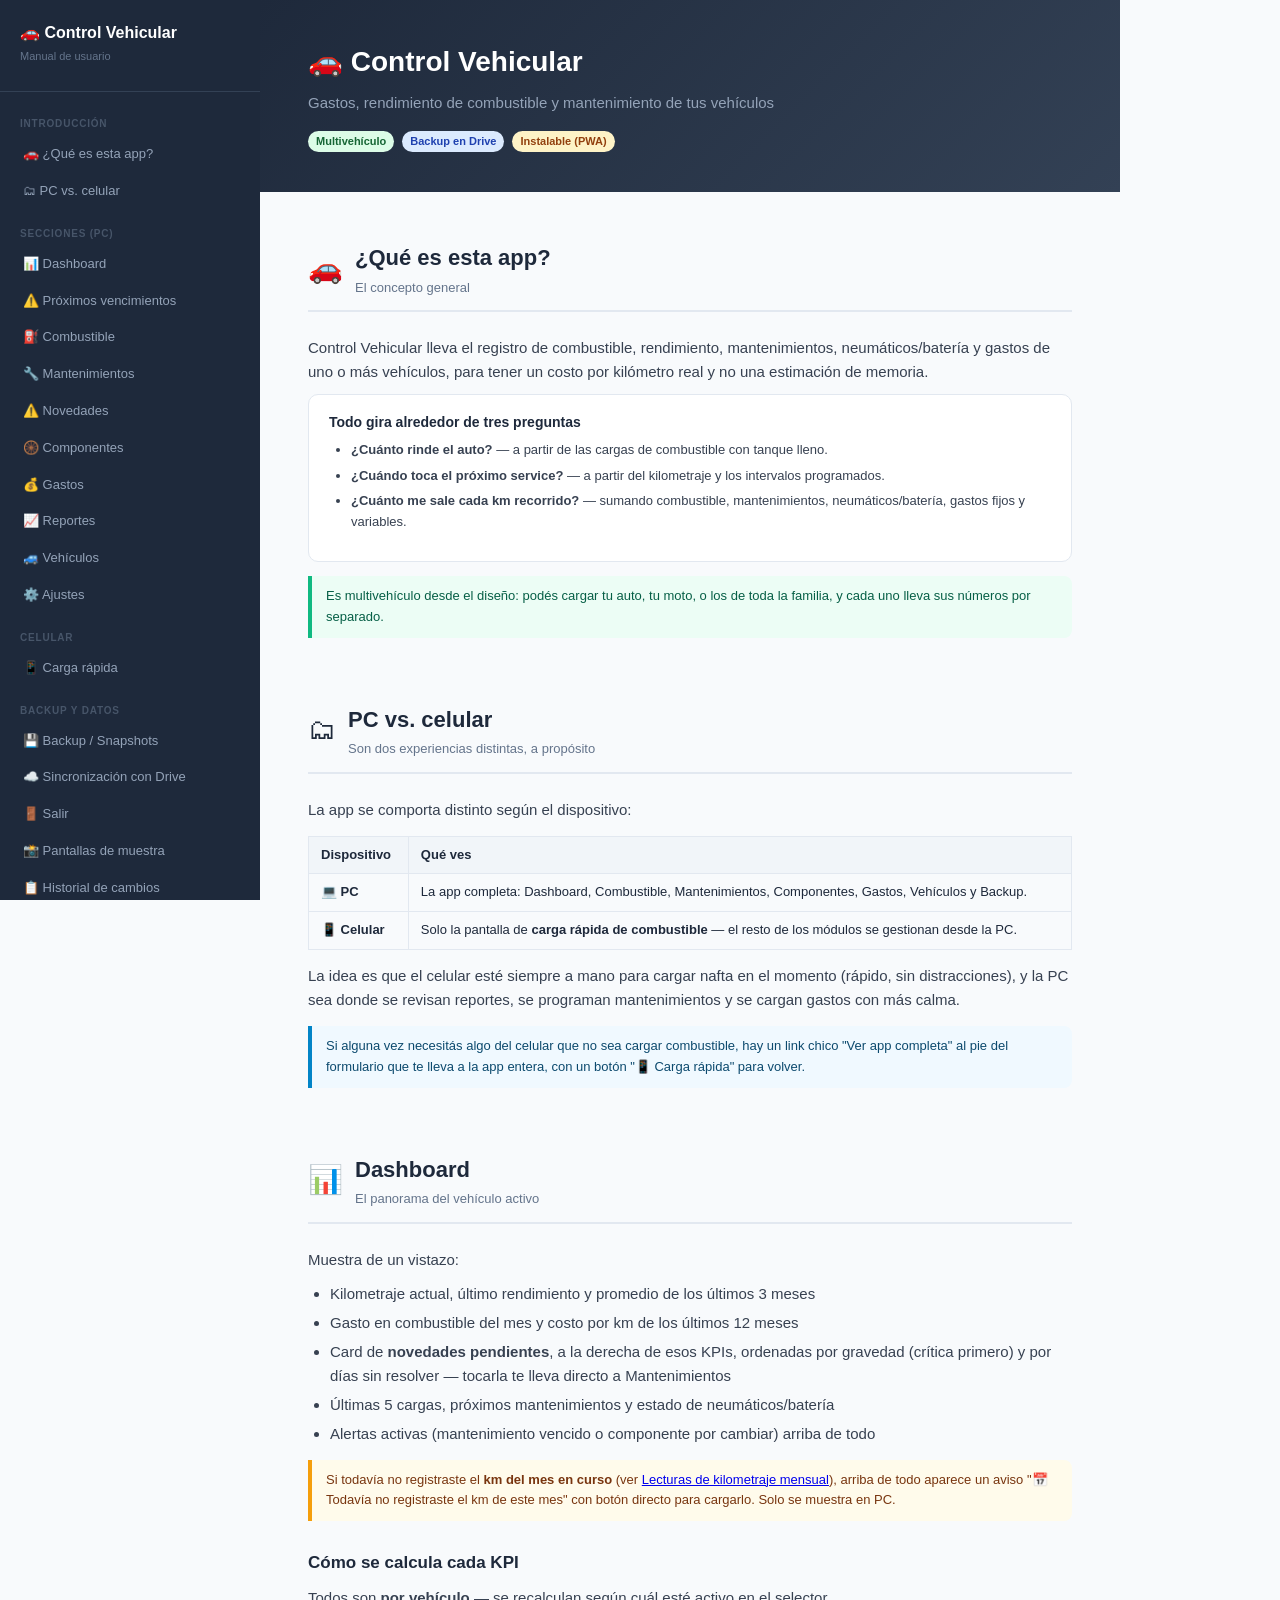
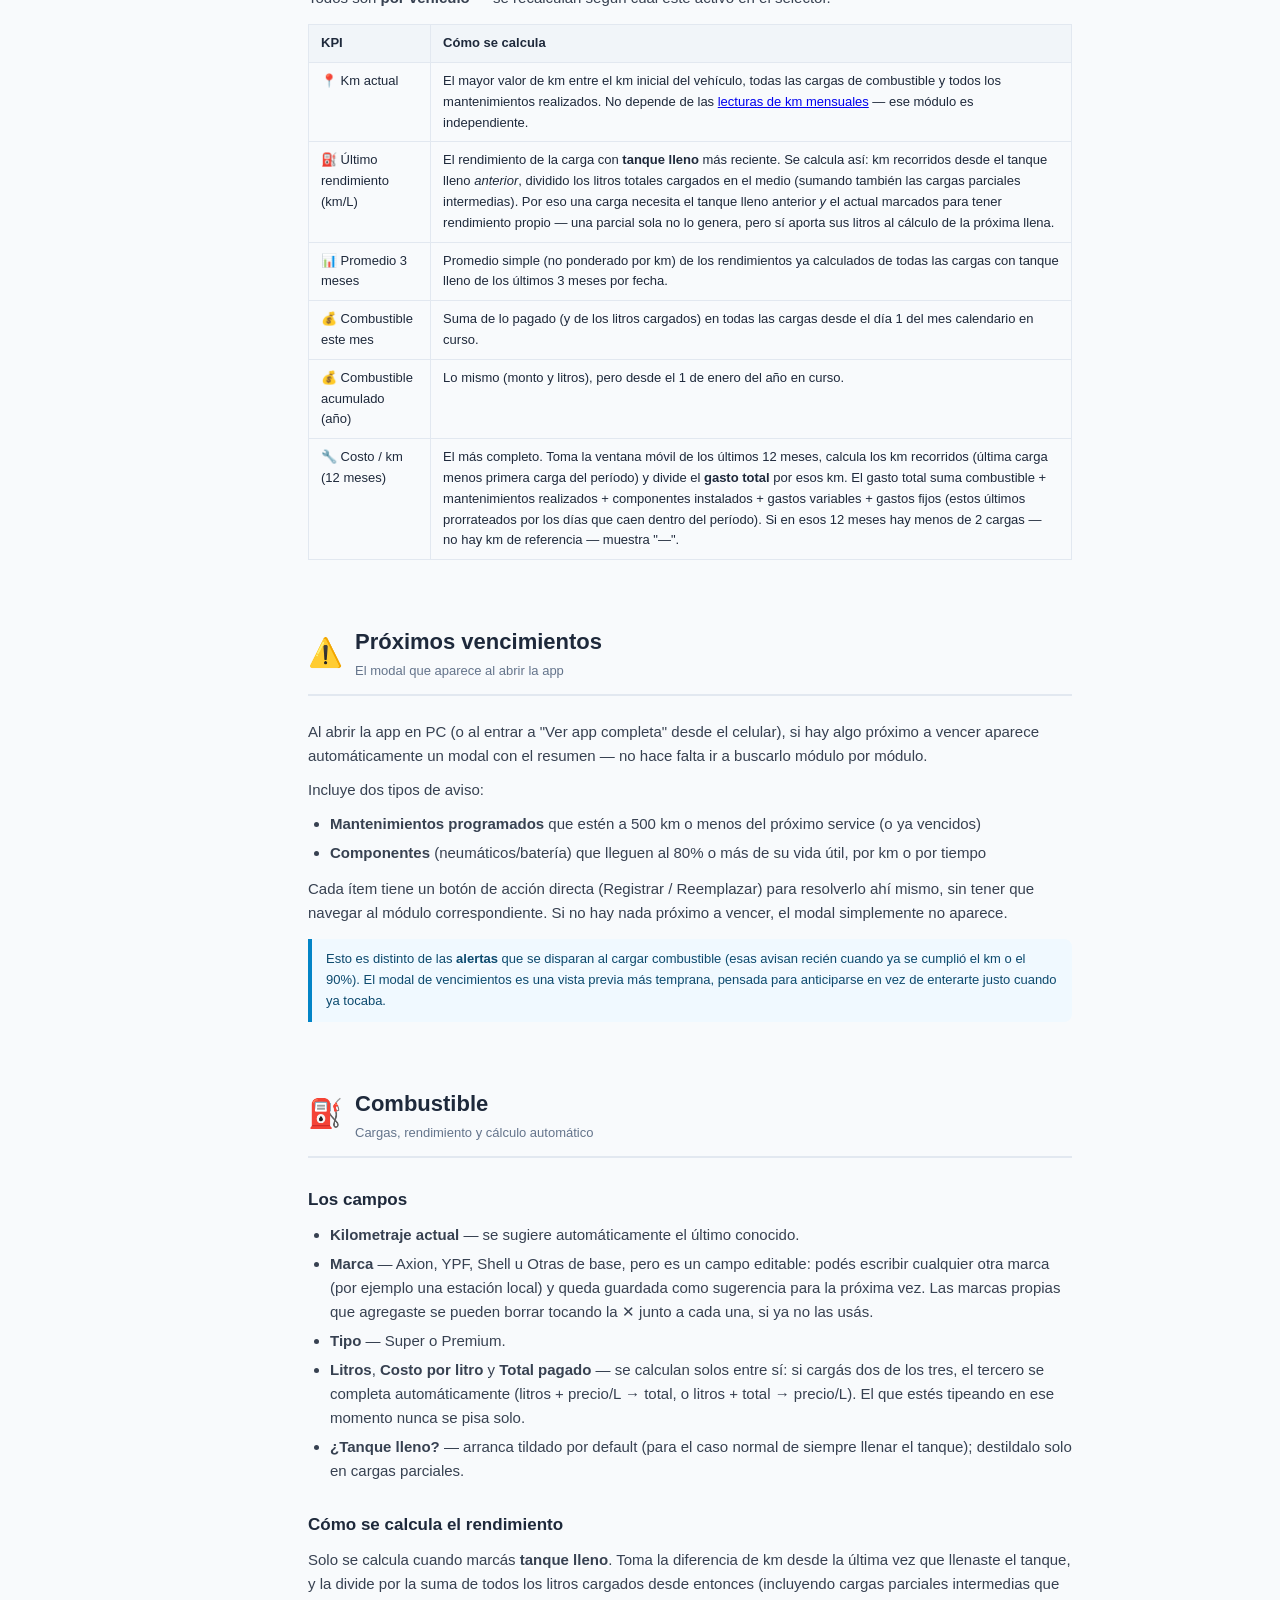
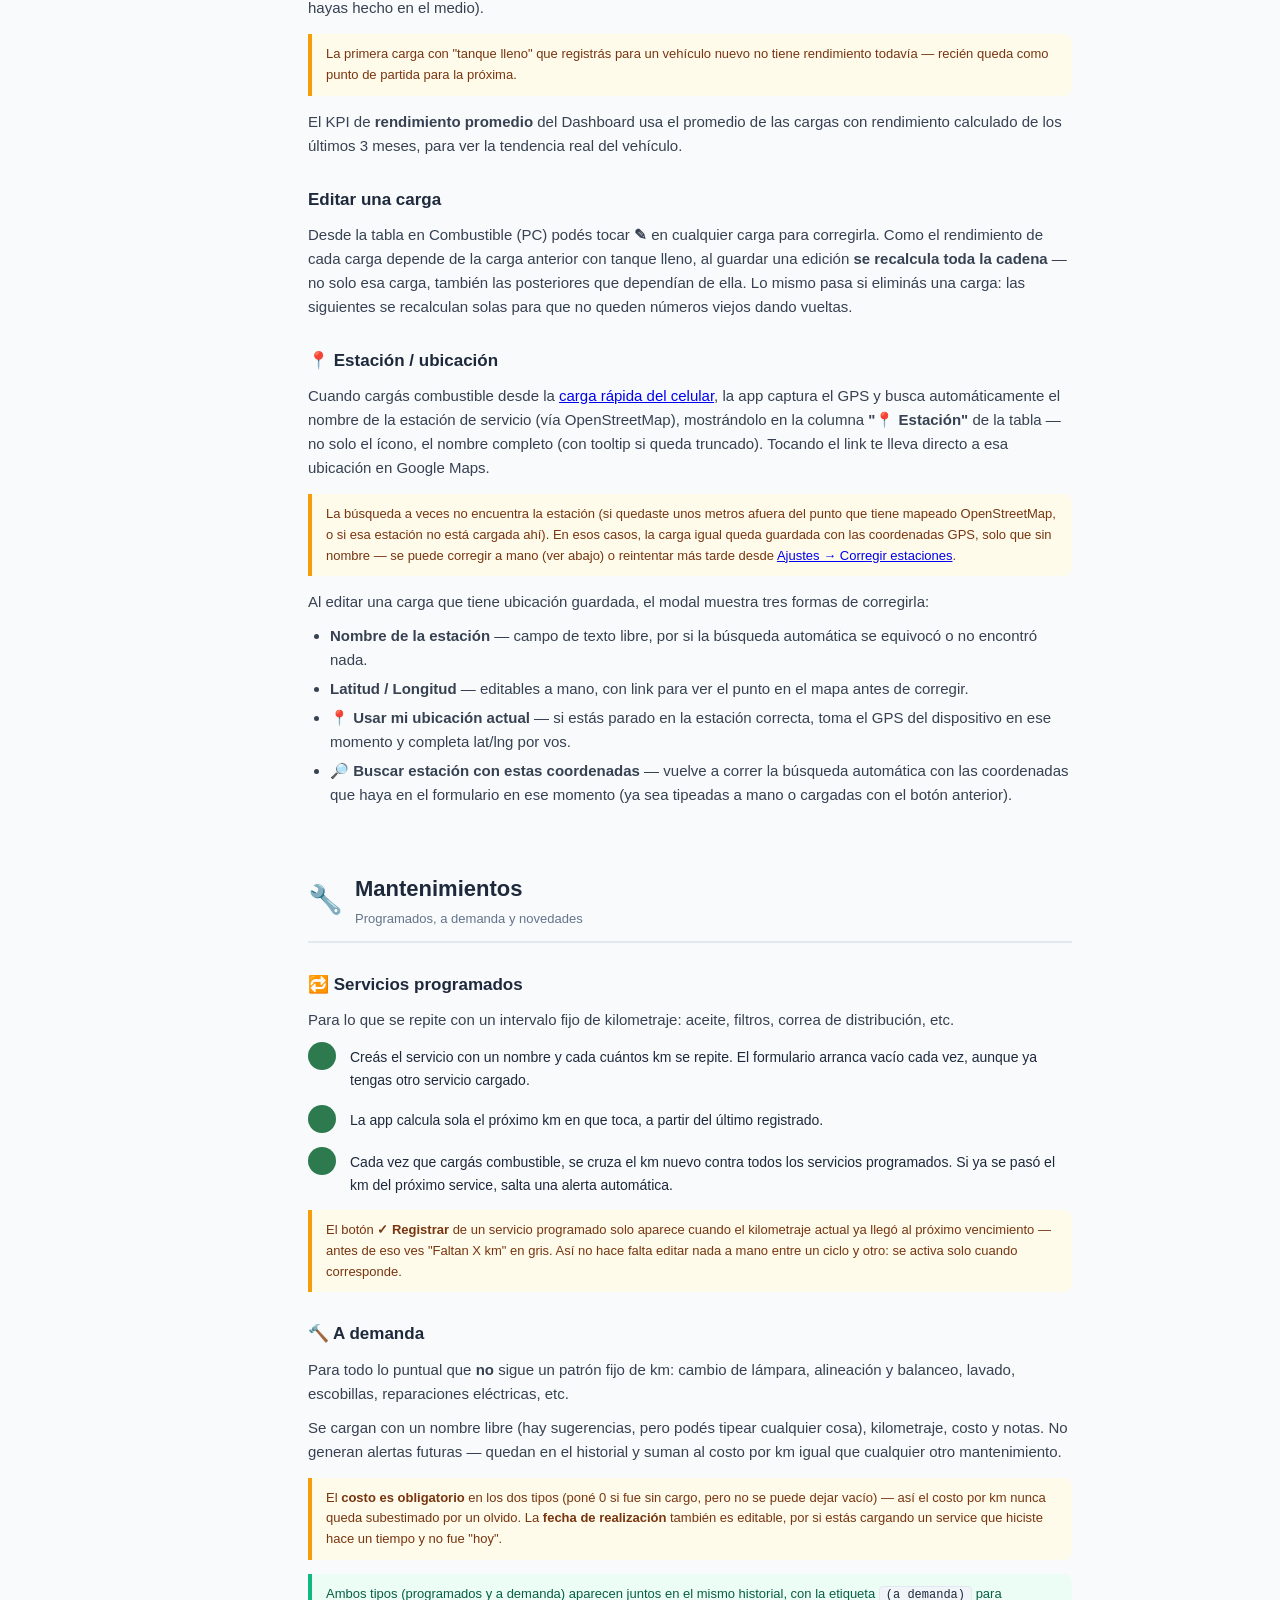
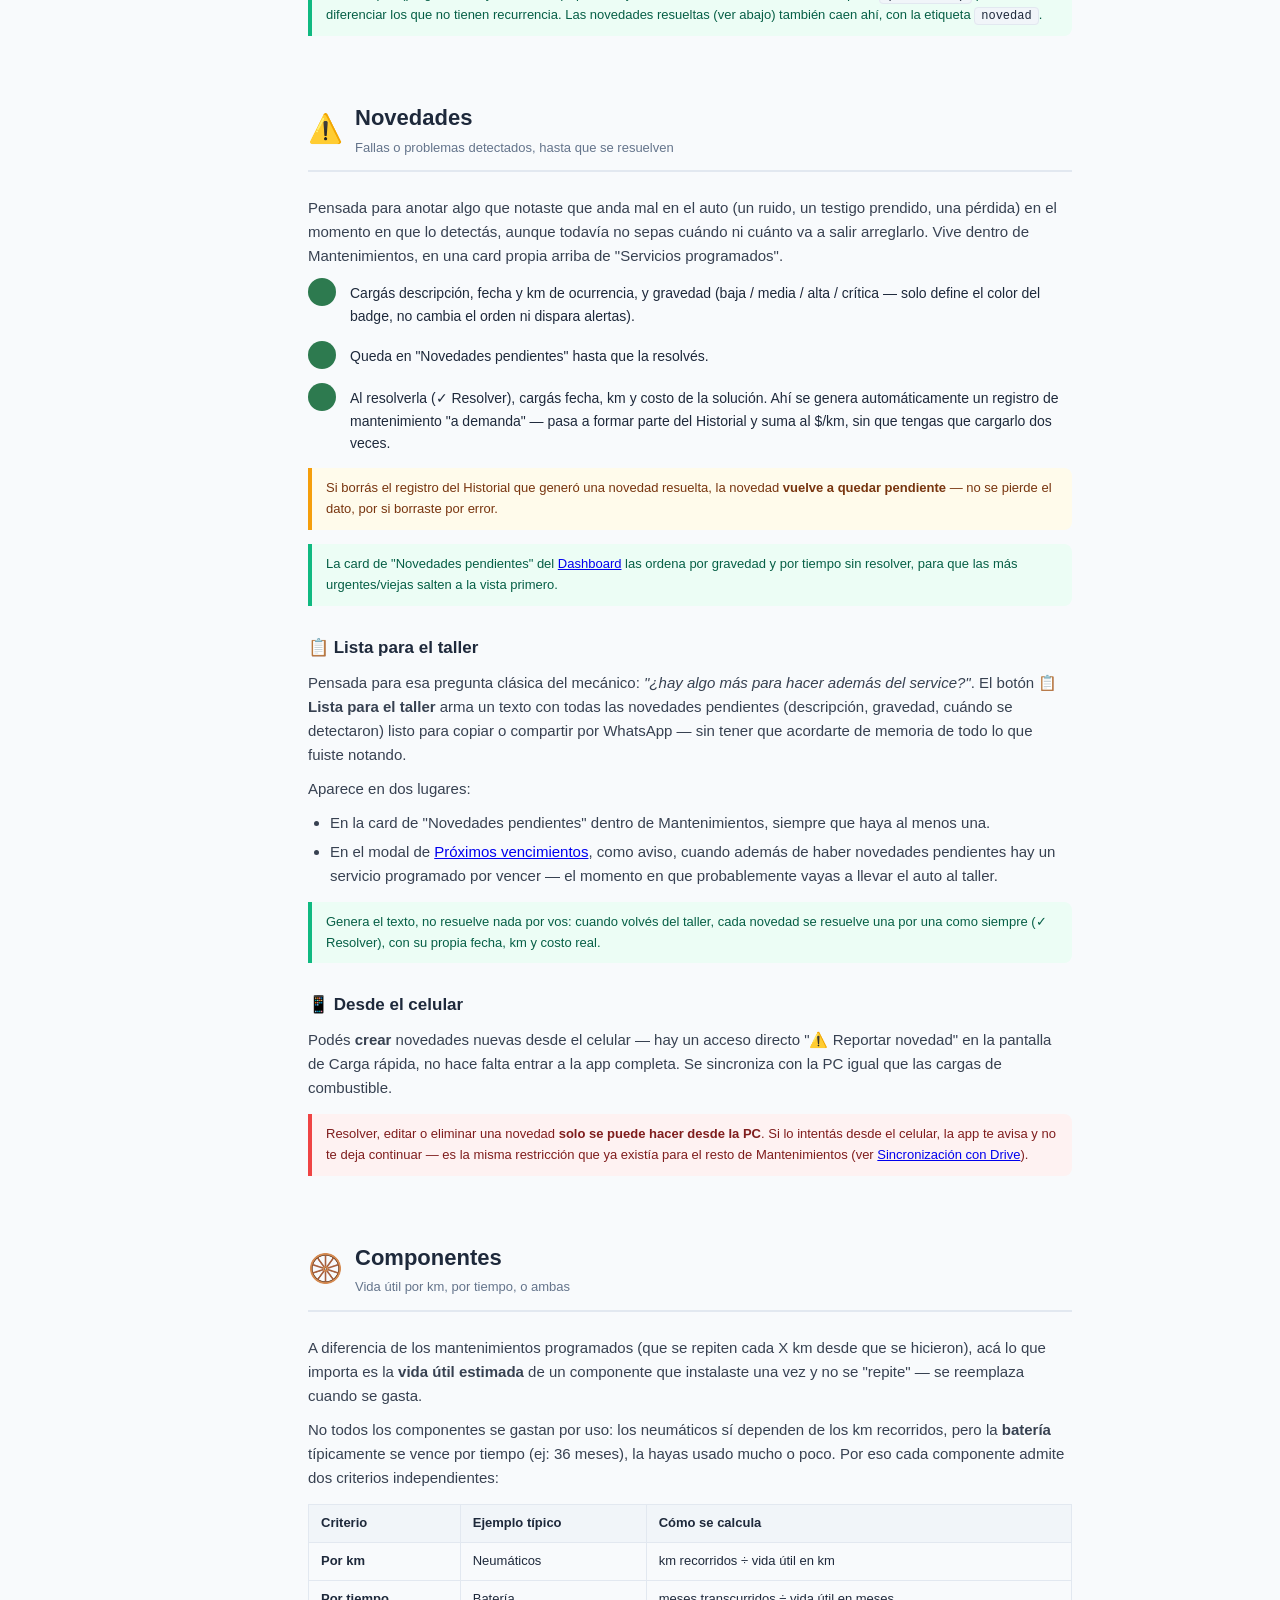
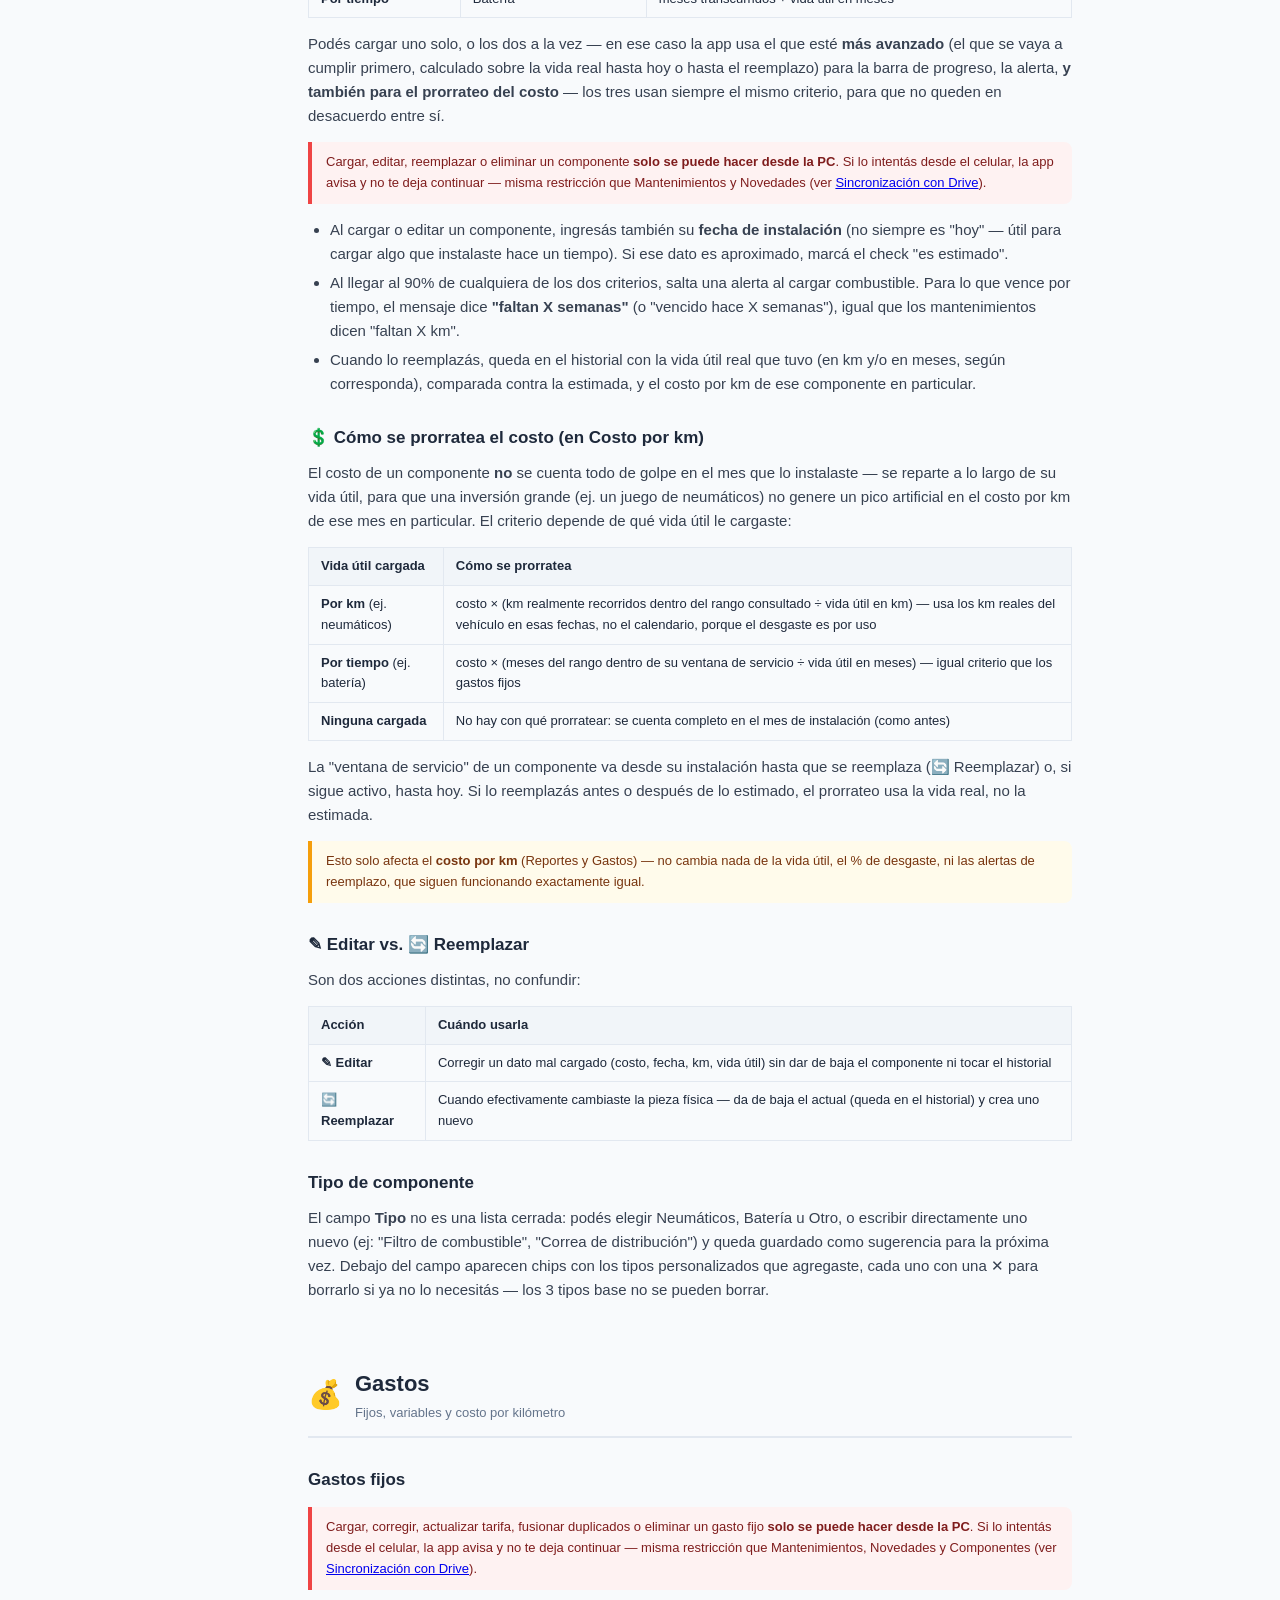
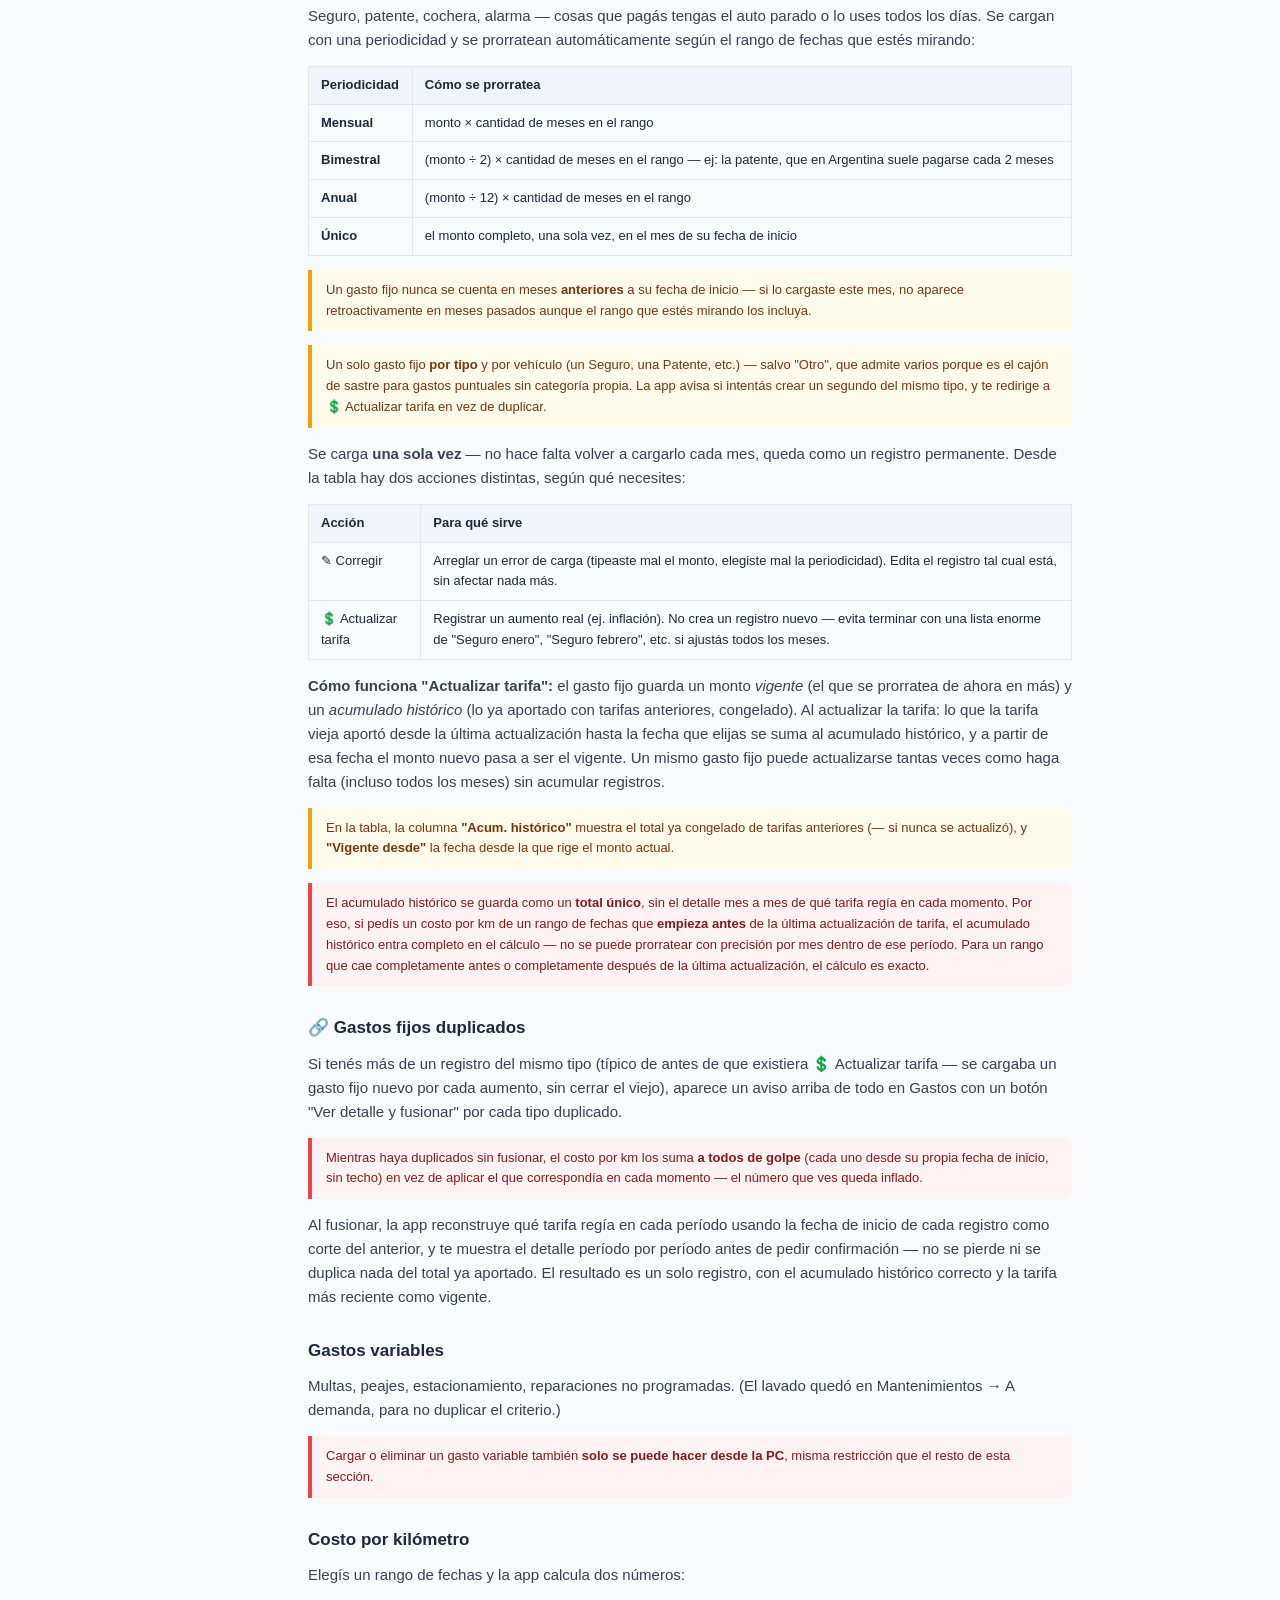
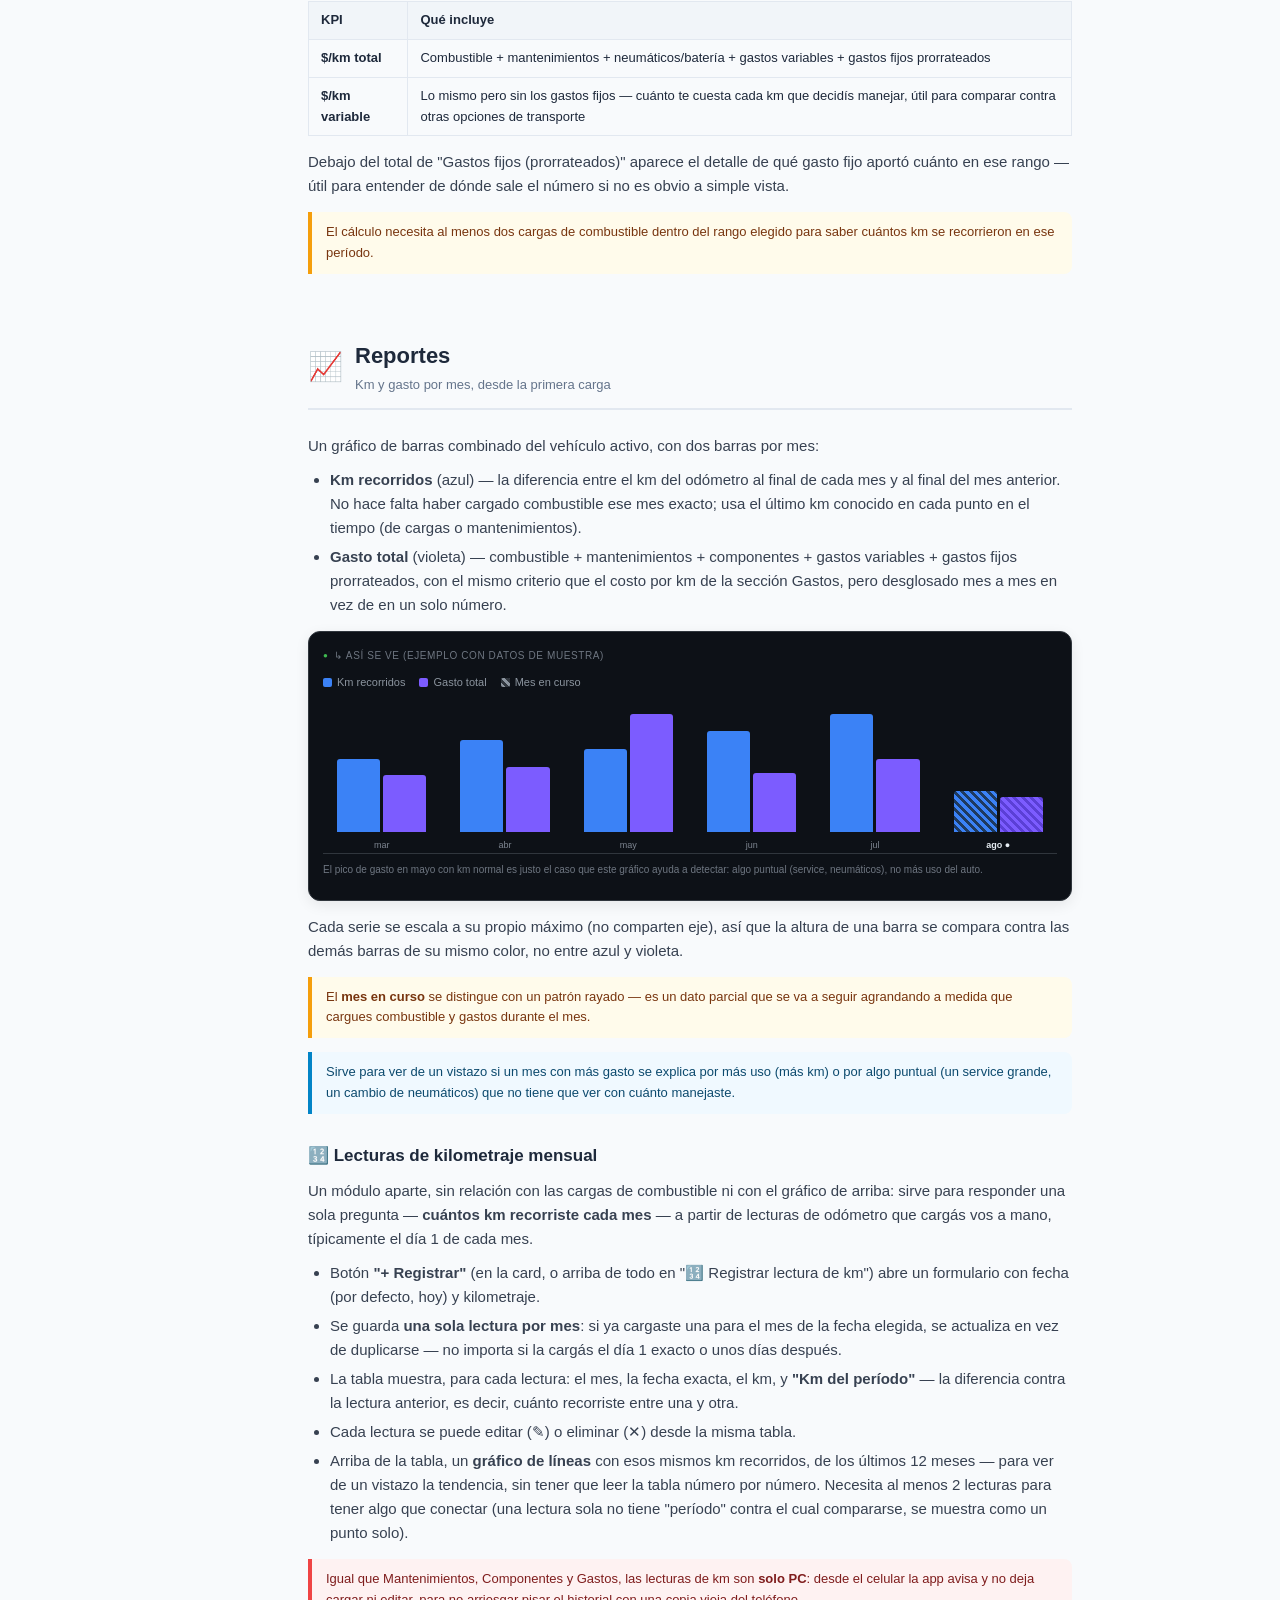
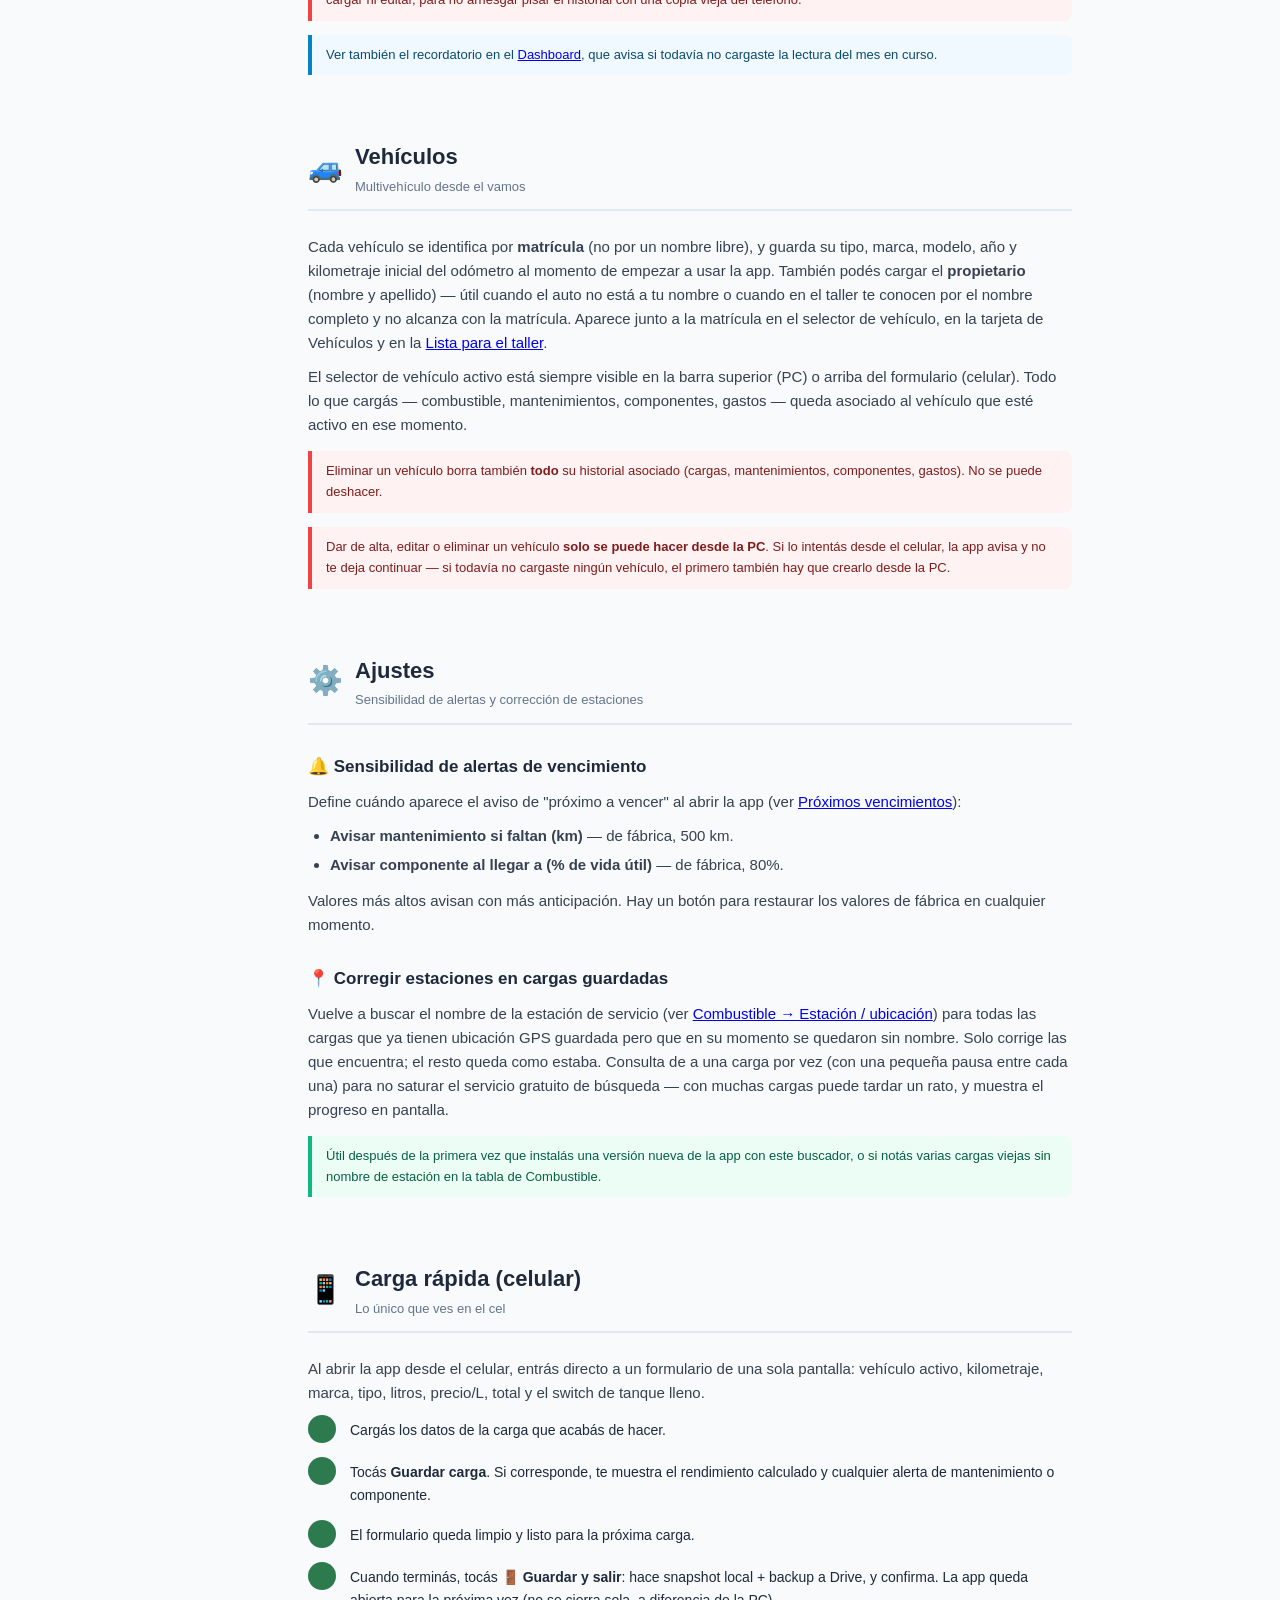
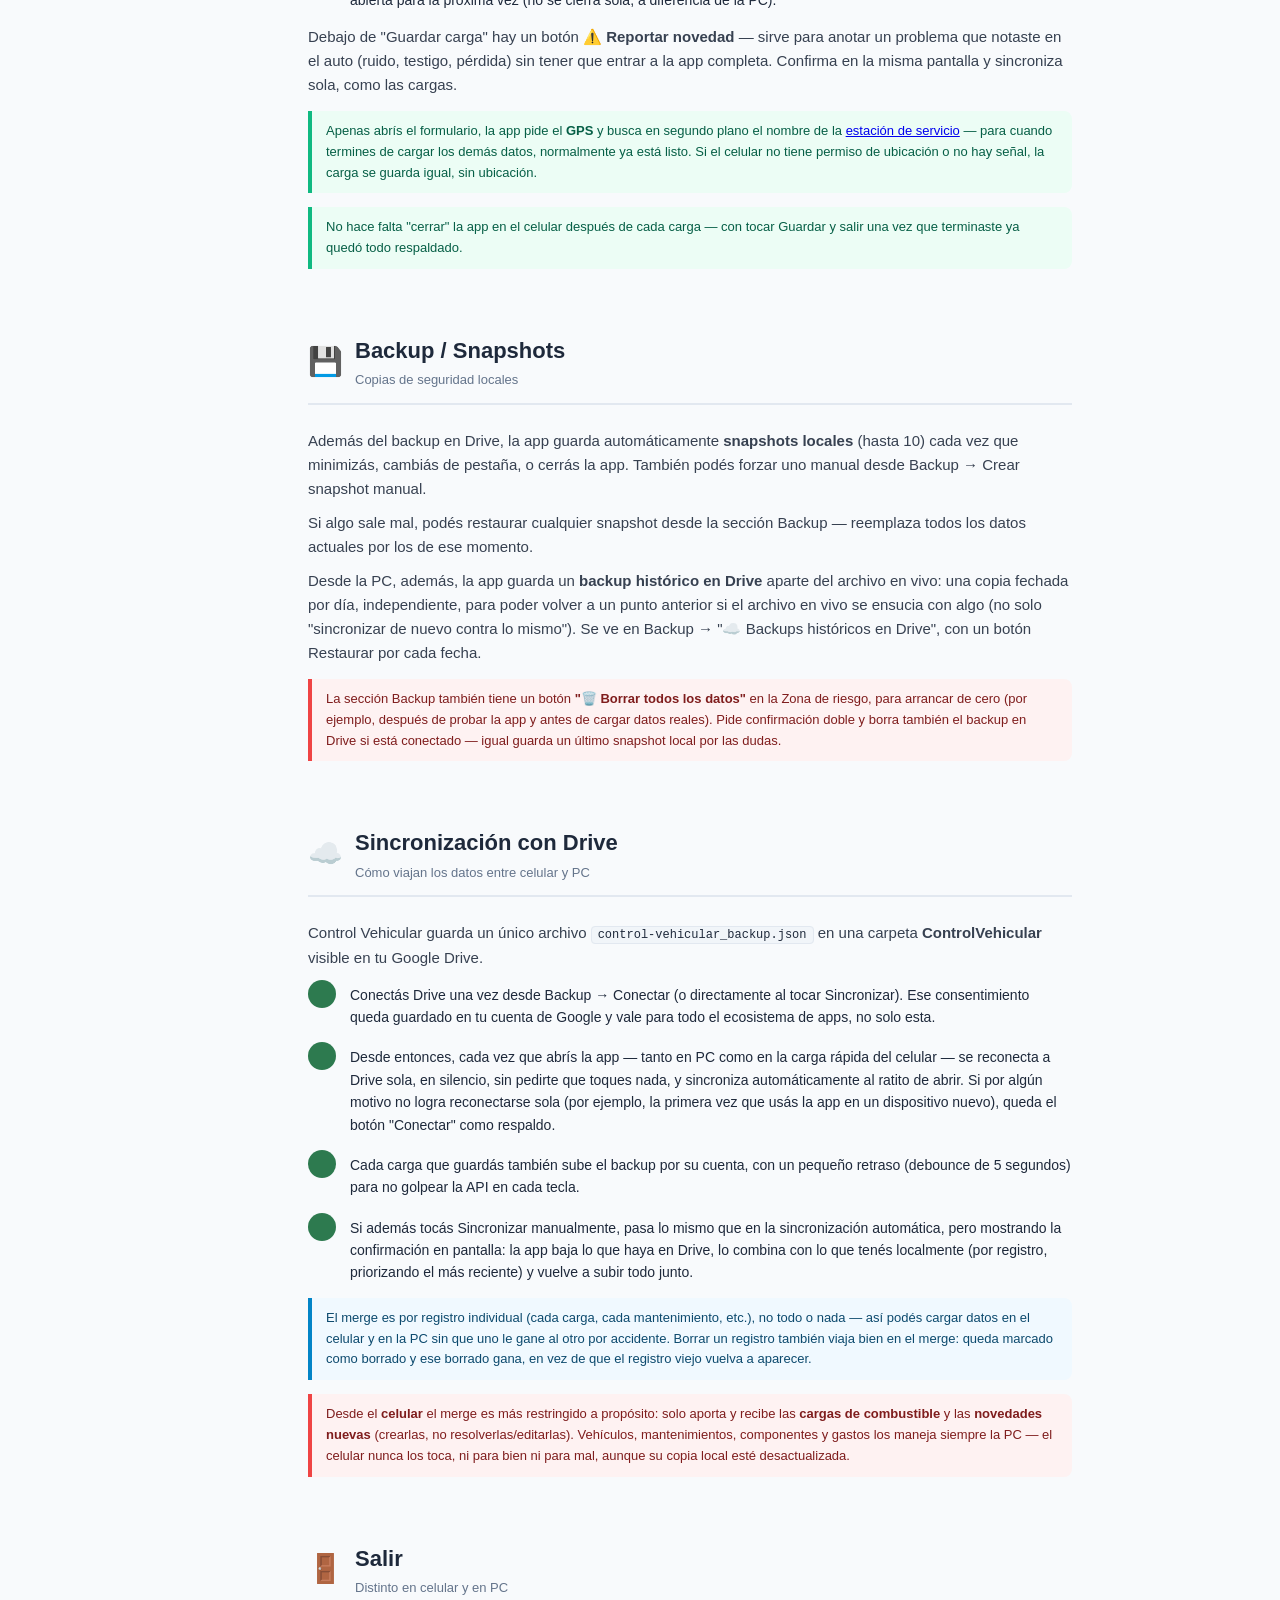
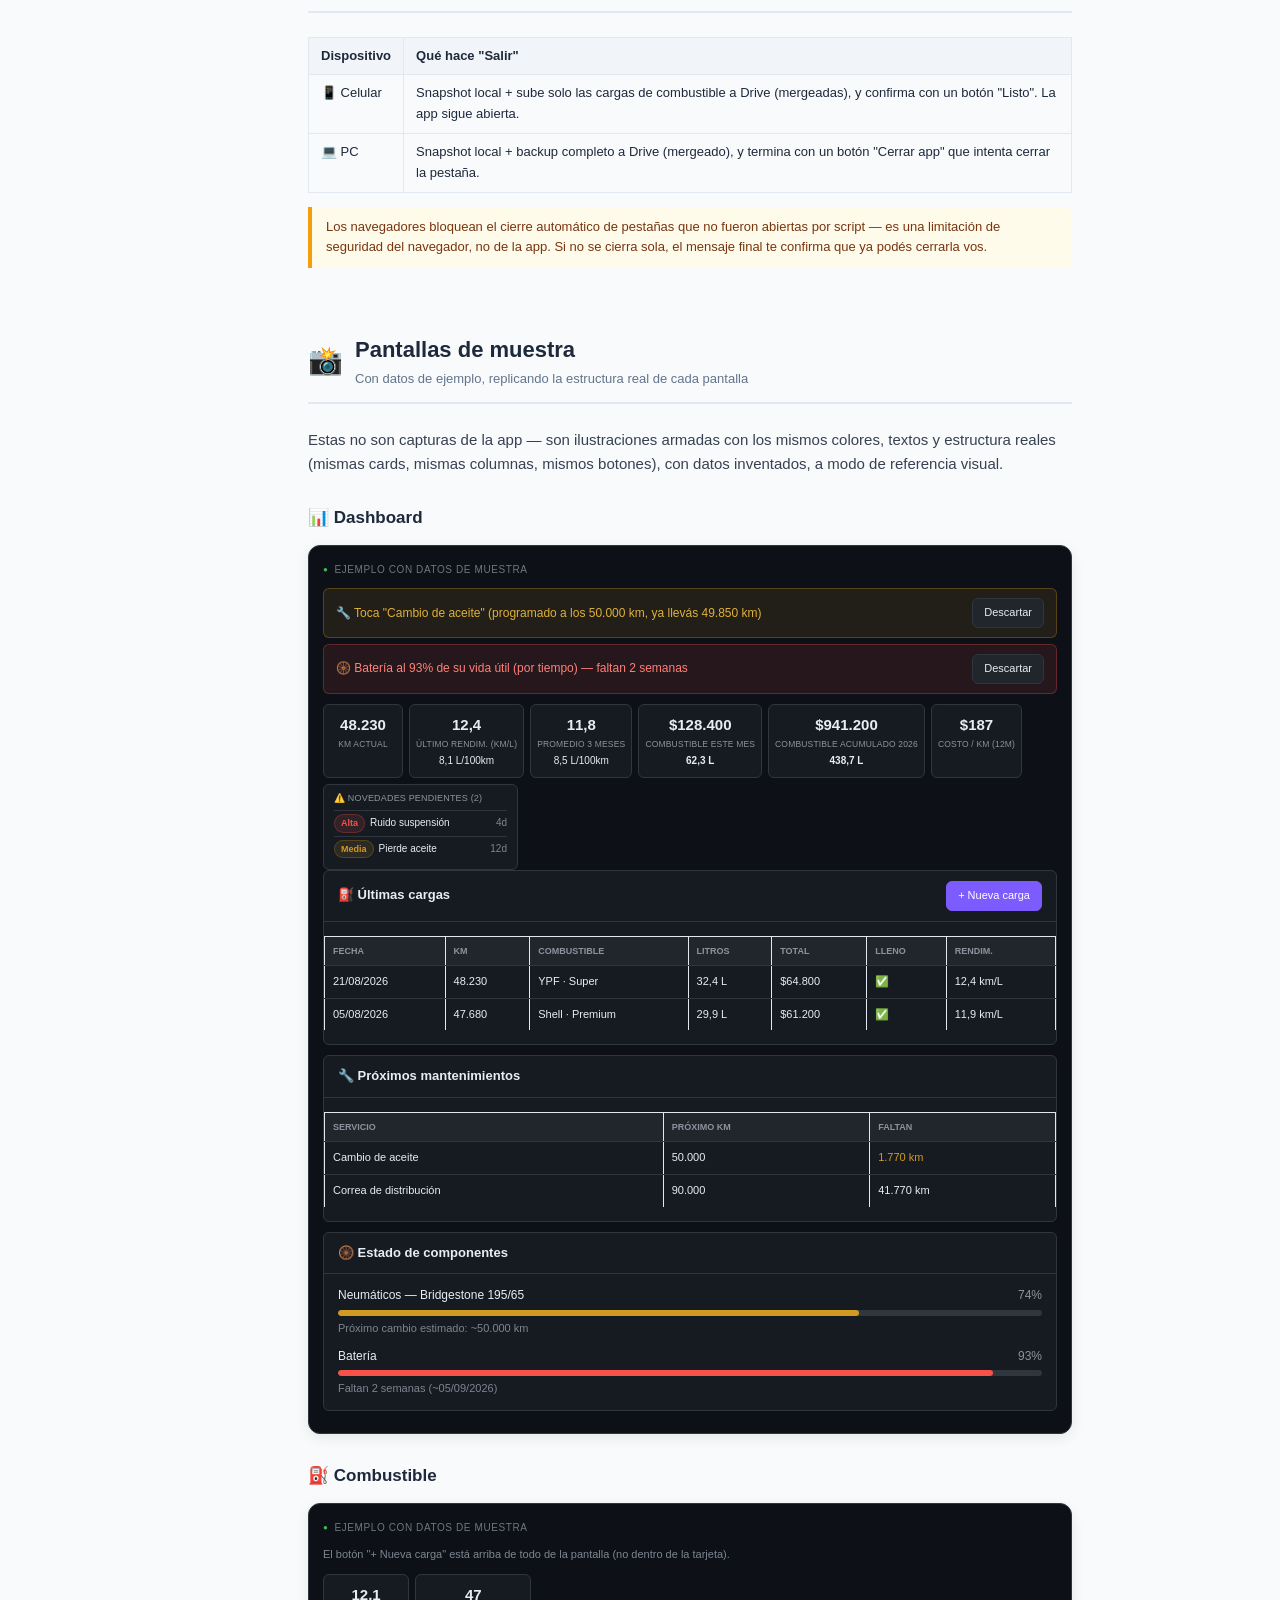
==== commit 9f7db7d1: "v1.05: grafico de km recorridos (lecturas) en lineas en vez de barras" ====
--- a/instructivo.html
+++ b/instructivo.html
@@ -748,6 +748,7 @@
       <li>Se guarda <b>una sola lectura por mes</b>: si ya cargaste una para el mes de la fecha elegida, se actualiza en vez de duplicarse — no importa si la cargás el día 1 exacto o unos días después.</li>
       <li>La tabla muestra, para cada lectura: el mes, la fecha exacta, el km, y <b>"Km del período"</b> — la diferencia contra la lectura anterior, es decir, cuánto recorriste entre una y otra.</li>
       <li>Cada lectura se puede editar (✎) o eliminar (✕) desde la misma tabla.</li>
+      <li>Arriba de la tabla, un <b>gráfico de líneas</b> con esos mismos km recorridos, de los últimos 12 meses — para ver de un vistazo la tendencia, sin tener que leer la tabla número por número. Necesita al menos 2 lecturas para tener algo que conectar (una lectura sola no tiene "período" contra el cual compararse, se muestra como un punto solo).</li>
     </ul>
     <div class="warning">Igual que Mantenimientos, Componentes y Gastos, las lecturas de km son <b>solo PC</b>: desde el celular la app avisa y no deja cargar ni editar, para no arriesgar pisar el historial con una copia vieja del teléfono.</div>
     <div class="info">Ver también el recordatorio en el <a href="#dashboard">Dashboard</a>, que avisa si todavía no cargaste la lectura del mes en curso.</div>
@@ -1040,6 +1041,17 @@
         <div class="demo-ch"><div class="demo-ct">🔢 Lecturas de kilometraje mensual</div><span class="demo-btn demo-btn-p">+ Registrar</span></div>
         <div class="demo-card-body">
           <p style="font-size:12px;color:#8b949e;margin-bottom:12px">Registrá el km el día 1 de cada mes (o cualquier día cercano) y acá vas a ver cuánto recorriste cada mes, independiente de las cargas de combustible.</p>
+          <div style="overflow-x:auto;margin-bottom:16px">
+            <div style="position:relative;min-width:200px">
+              <svg viewBox="0 0 200 120" style="width:100%;min-width:200px;height:120px;display:block">
+                <polyline points="22.0,14.0 178.0,23.1" fill="none" stroke="#3b82f6" stroke-width="2" stroke-linejoin="round" stroke-linecap="round"/>
+                <circle cx="22.0" cy="14.0" r="3.5" fill="#3b82f6" stroke="#161b22" stroke-width="1.5"><title>jul 26: 1.310 km</title></circle><circle cx="178.0" cy="23.1" r="3.5" fill="#3b82f6" stroke="#161b22" stroke-width="1.5"><title>ago 26: 1.180 km</title></circle>
+              </svg>
+              <div style="position:relative;width:200px;height:14px">
+                <span style="position:absolute;left:22.0px;transform:translateX(-50%);font-size:9px;color:#7d8590;white-space:nowrap">jul 26</span><span style="position:absolute;left:178.0px;transform:translateX(-50%);font-size:9px;color:#7d8590;white-space:nowrap">ago 26</span>
+              </div>
+            </div>
+          </div>
           <table class="demo-table">
             <thead><tr><th>Mes</th><th>Fecha</th><th>Km</th><th>Km del período</th><th></th></tr></thead>
             <tbody>
@@ -1053,10 +1065,10 @@
     </div>
 
     <h2>📱 Carga rápida (celular)</h2>
-    <p style="font-size:12px;color:#64748b;margin-bottom:6px">🖱️ Los campos <b>Marca</b>, <b>Tipo</b> y el switch de tanque lleno de este ejemplo funcionan de verdad — probalos. No guardan nada, es solo para que veas cómo se ven las opciones.</p>
-    <div class="screenshot-frame" style="display:flex;justify-content:center">
+    <p style="font-size:12px;color:#64748b;margin-bottom:6px">🖱️ Los campos <b>Marca</b>, <b>Tipo</b>, <b>Litros</b>, <b>$/Litro</b>, <b>Total pagado</b> y el switch de tanque lleno de este ejemplo funcionan de verdad — probalos. Litros/$/Litro/Total se calculan solos entre sí (igual que en la app: con 2 de los 3 completos, calcula el tercero). No guardan nada, es solo para que veas cómo se comporta el formulario.</p>
+    <div class="screenshot-frame" style="display:flex;justify-content:center;background:transparent;border:none;box-shadow:none;padding:0">
       <div style="width:100%">
-        <div class="screenshot-label" style="justify-content:center">Ejemplo con datos de muestra</div>
+        <div class="screenshot-label" style="justify-content:center;color:#475569">Ejemplo con datos de muestra</div>
         <div class="demo-phone">
           <div class="demo-phone-notch"></div>
           <div class="demo-vr-top">
@@ -1076,10 +1088,10 @@
               </select></div>
             </div>
             <div class="demo-vr-row">
-              <div class="demo-vr-fg"><label>Litros</label><div class="demo-vr-input">32,4</div></div>
-              <div class="demo-vr-fg"><label>$ / Litro</label><div class="demo-vr-input">$2.000</div></div>
+              <div class="demo-vr-fg"><label>Litros</label><input type="number" step="0.01" class="demo-vr-input" id="demo-vr-litros" value="32.4" oninput="demoRecalcularCarga('litros')" style="width:100%;font-family:inherit"></div>
+              <div class="demo-vr-fg"><label>$ / Litro</label><input type="number" step="0.01" class="demo-vr-input" id="demo-vr-costo" value="2000" oninput="demoRecalcularCarga('costo')" style="width:100%;font-family:inherit"></div>
             </div>
-            <div class="demo-vr-fg"><label>Total pagado</label><div class="demo-vr-input">$64.800</div></div>
+            <div class="demo-vr-fg"><label>Total pagado</label><input type="number" step="0.01" class="demo-vr-input" id="demo-vr-totalpagado" value="64800" oninput="demoRecalcularCarga('total')" style="width:100%;font-family:inherit"></div>
             <div class="demo-vr-switch"><label>⛽ ¿Tanque lleno?</label><div class="demo-vr-switch-dot" onclick="this.classList.toggle('off')" title="Tocá para probar"></div></div>
             <div class="demo-vr-btn-main">Guardar carga</div>
           </div>
@@ -1100,8 +1112,12 @@
       </div>
     </div>
     <details class="changelog-toggle">
-      <summary>Ver las 95 versiones</summary>
+      <summary>Ver las 99 versiones</summary>
       <div class="changelog-list">
+        <div class="changelog-row"><span class="cl-ver">v1.05</span><span class="cl-date">2026-08-22</span><span class="cl-desc">Cambiar el gráfico de km recorridos por mes (Lecturas de kilometraje) de barras a líneas — SVG hecho a mano, sin librerías</span></div>
+        <div class="changelog-row"><span class="cl-ver">v1.04</span><span class="cl-date">2026-08-22</span><span class="cl-desc">Gráfico con los km recorridos por mes (últimos 12 meses) en la card de Lecturas de kilometraje, calculado directo de las lecturas — independiente del gráfico "Km y gasto por mes"</span></div>
+        <div class="changelog-row"><span class="cl-ver">v1.03</span><span class="cl-date">2026-08-22</span><span class="cl-desc">Quitar el fondo oscuro del marco que envuelve el mockup del celular (no la pantalla del celu en sí, que sigue oscura como la app real) — queda flotando sobre el fondo de la página</span></div>
+        <div class="changelog-row"><span class="cl-ver">v1.02</span><span class="cl-date">2026-08-22</span><span class="cl-desc">Simular en el mockup de Carga rápida el cálculo bidireccional real de litros/$/litro/total — con 2 completos calcula el tercero solo, igual que la app</span></div>
         <div class="changelog-row"><span class="cl-ver">v1.01</span><span class="cl-date">2026-08-22</span><span class="cl-desc">Más interactividad liviana en pantallas de muestra: "Descartar" oculta la alerta de verdad en el mockup del Dashboard, y las estaciones de Combustible son links reales a Google Maps (igual que en la app)</span></div>
         <div class="changelog-row"><span class="cl-ver">v1.00</span><span class="cl-date">2026-08-22</span><span class="cl-desc">Pantallas de muestra con interactividad liviana: Marca/Tipo en la carga rápida del celular ahora son selects reales (probables, sin guardar nada), el switch de tanque lleno se puede tocar, y las barras de vida útil muestran tooltip con el detalle exacto al pasar el mouse</span></div>
         <div class="changelog-row"><span class="cl-ver">v0.99</span><span class="cl-date">2026-08-22</span><span class="cl-desc">Fix visual: texto de las novedades en la card "Novedades pendientes" del mockup del Dashboard se veía en negro sobre fondo oscuro (sin color propio, heredaba el negro del documento) — corregido a blanco</span></div>
@@ -1212,6 +1228,29 @@
       a.classList.add('active');
     });
   });
+
+  // Simulación del cálculo bidireccional real de la app: si conocés 2 de los
+  // 3 campos (litros, $/litro, total), calcula el tercero solo — igual que
+  // recalcularCarga() en app.js. Puramente visual, no guarda nada.
+  function demoRecalcularCarga(campoEditado){
+    const elLitros = document.getElementById('demo-vr-litros');
+    const elCosto = document.getElementById('demo-vr-costo');
+    const elTotal = document.getElementById('demo-vr-totalpagado');
+    const litros = Number(elLitros.value);
+    const costo = Number(elCosto.value);
+    const total = Number(elTotal.value);
+    const tieneLitros = litros > 0;
+    const tieneCosto = costo > 0;
+    const tieneTotal = total > 0;
+
+    if(campoEditado !== 'total' && tieneLitros && tieneCosto){
+      elTotal.value = (litros*costo).toFixed(2);
+    } else if(campoEditado !== 'costo' && tieneLitros && tieneTotal){
+      elCosto.value = (total/litros).toFixed(2);
+    } else if(campoEditado !== 'litros' && tieneCosto && tieneTotal){
+      elLitros.value = (total/costo).toFixed(2);
+    }
+  }
 </script>
 </body>
 </html>
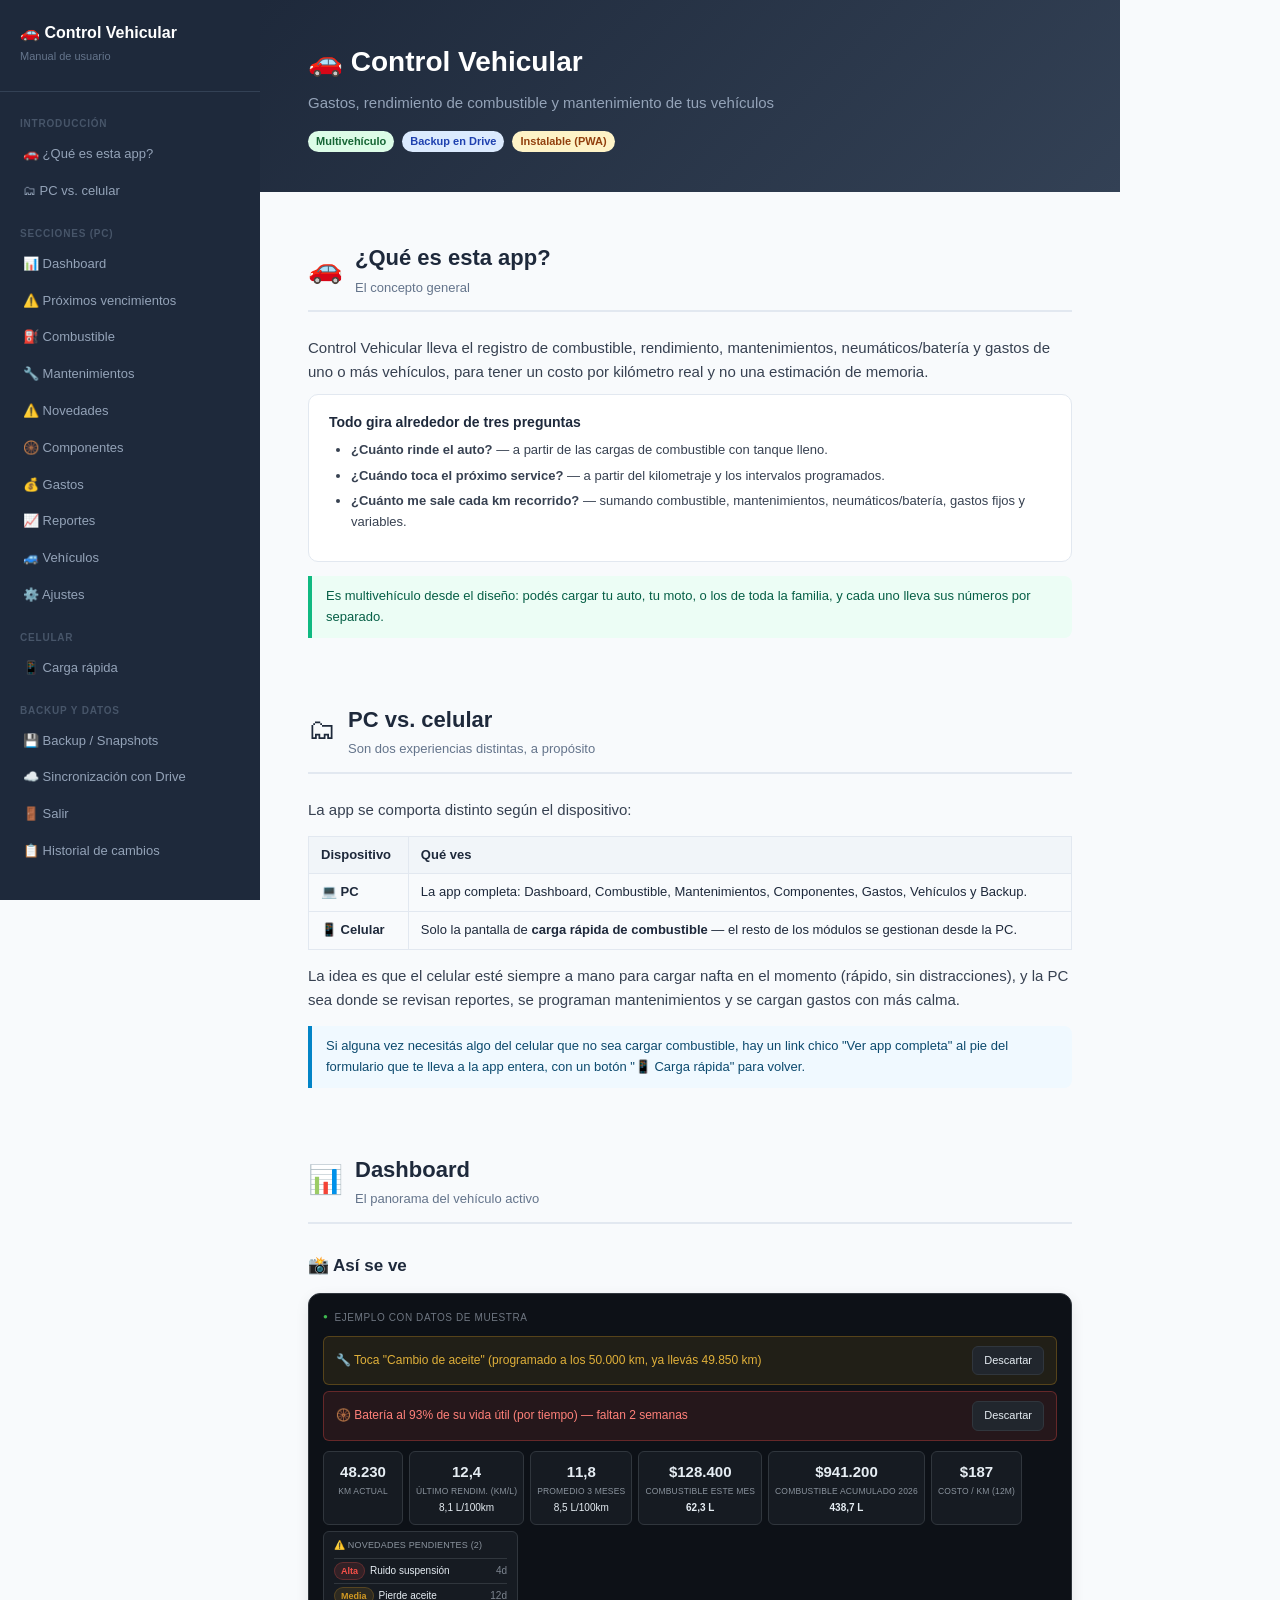
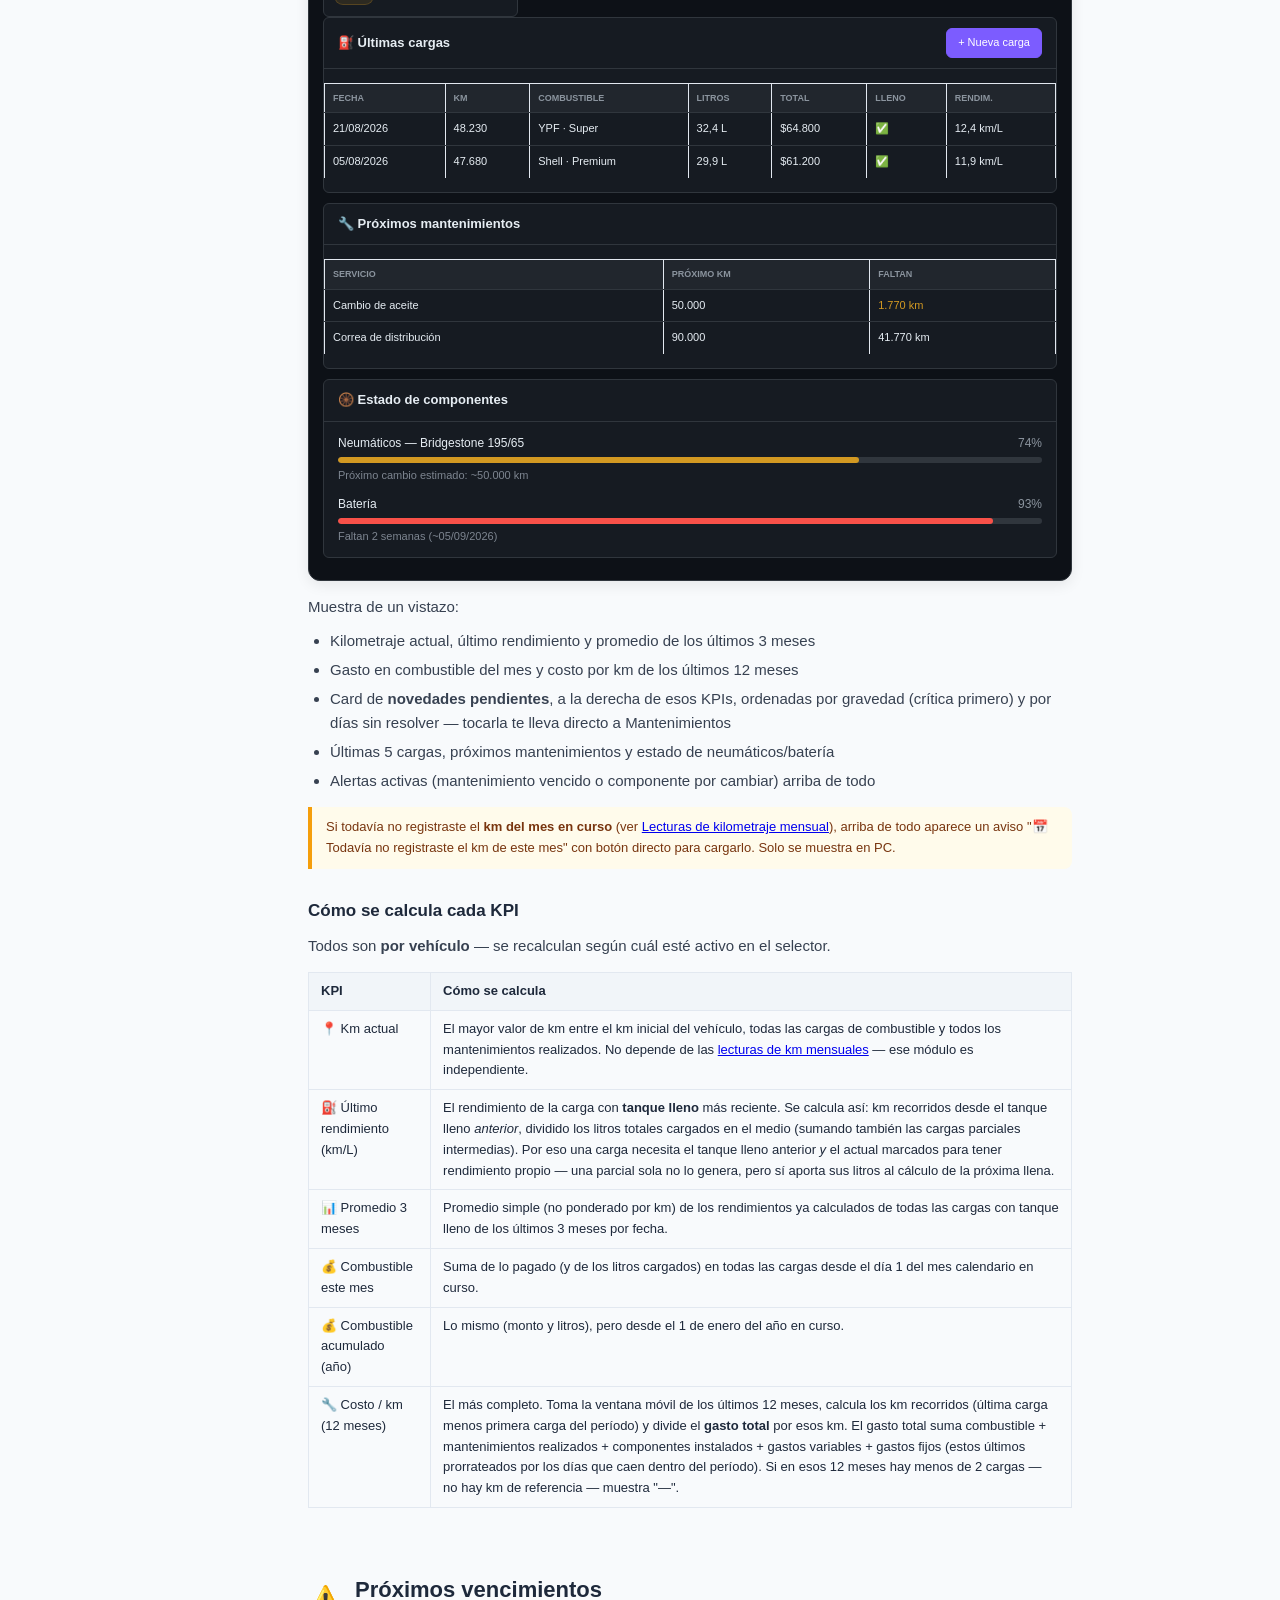
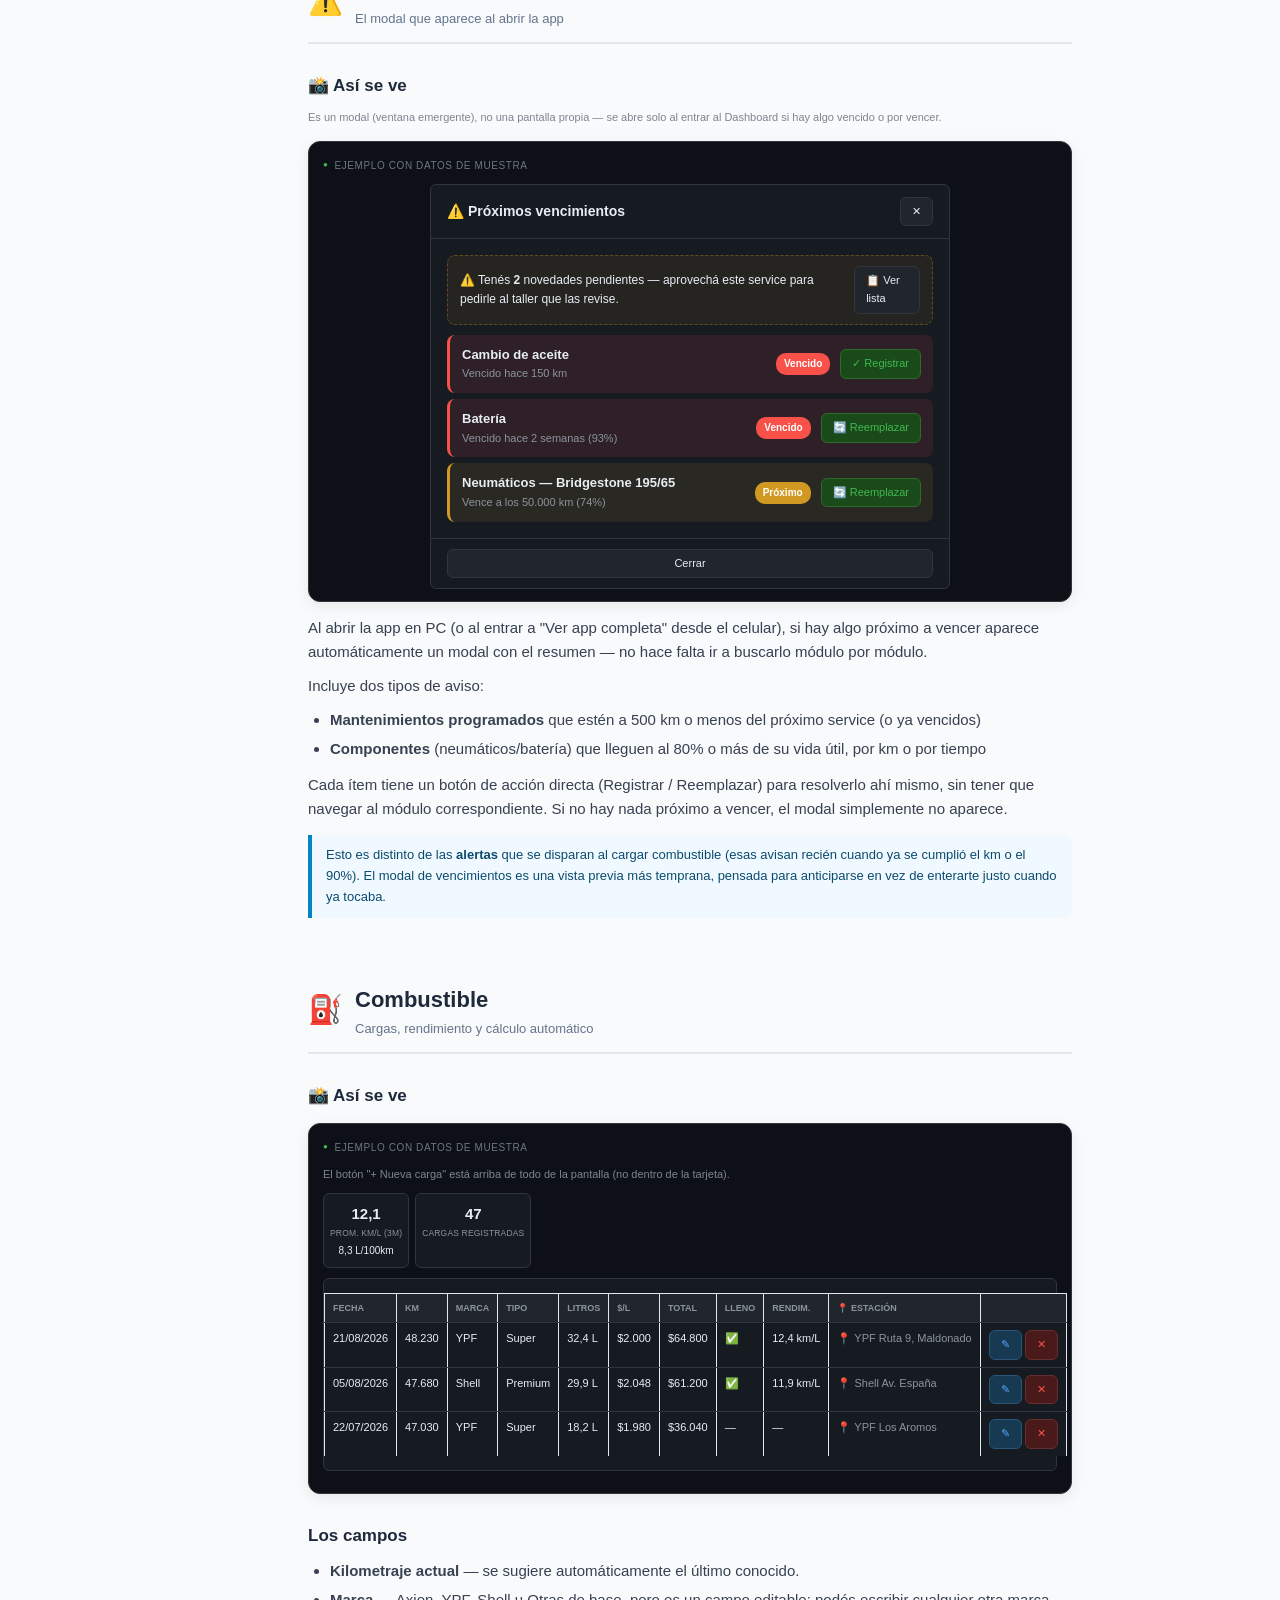
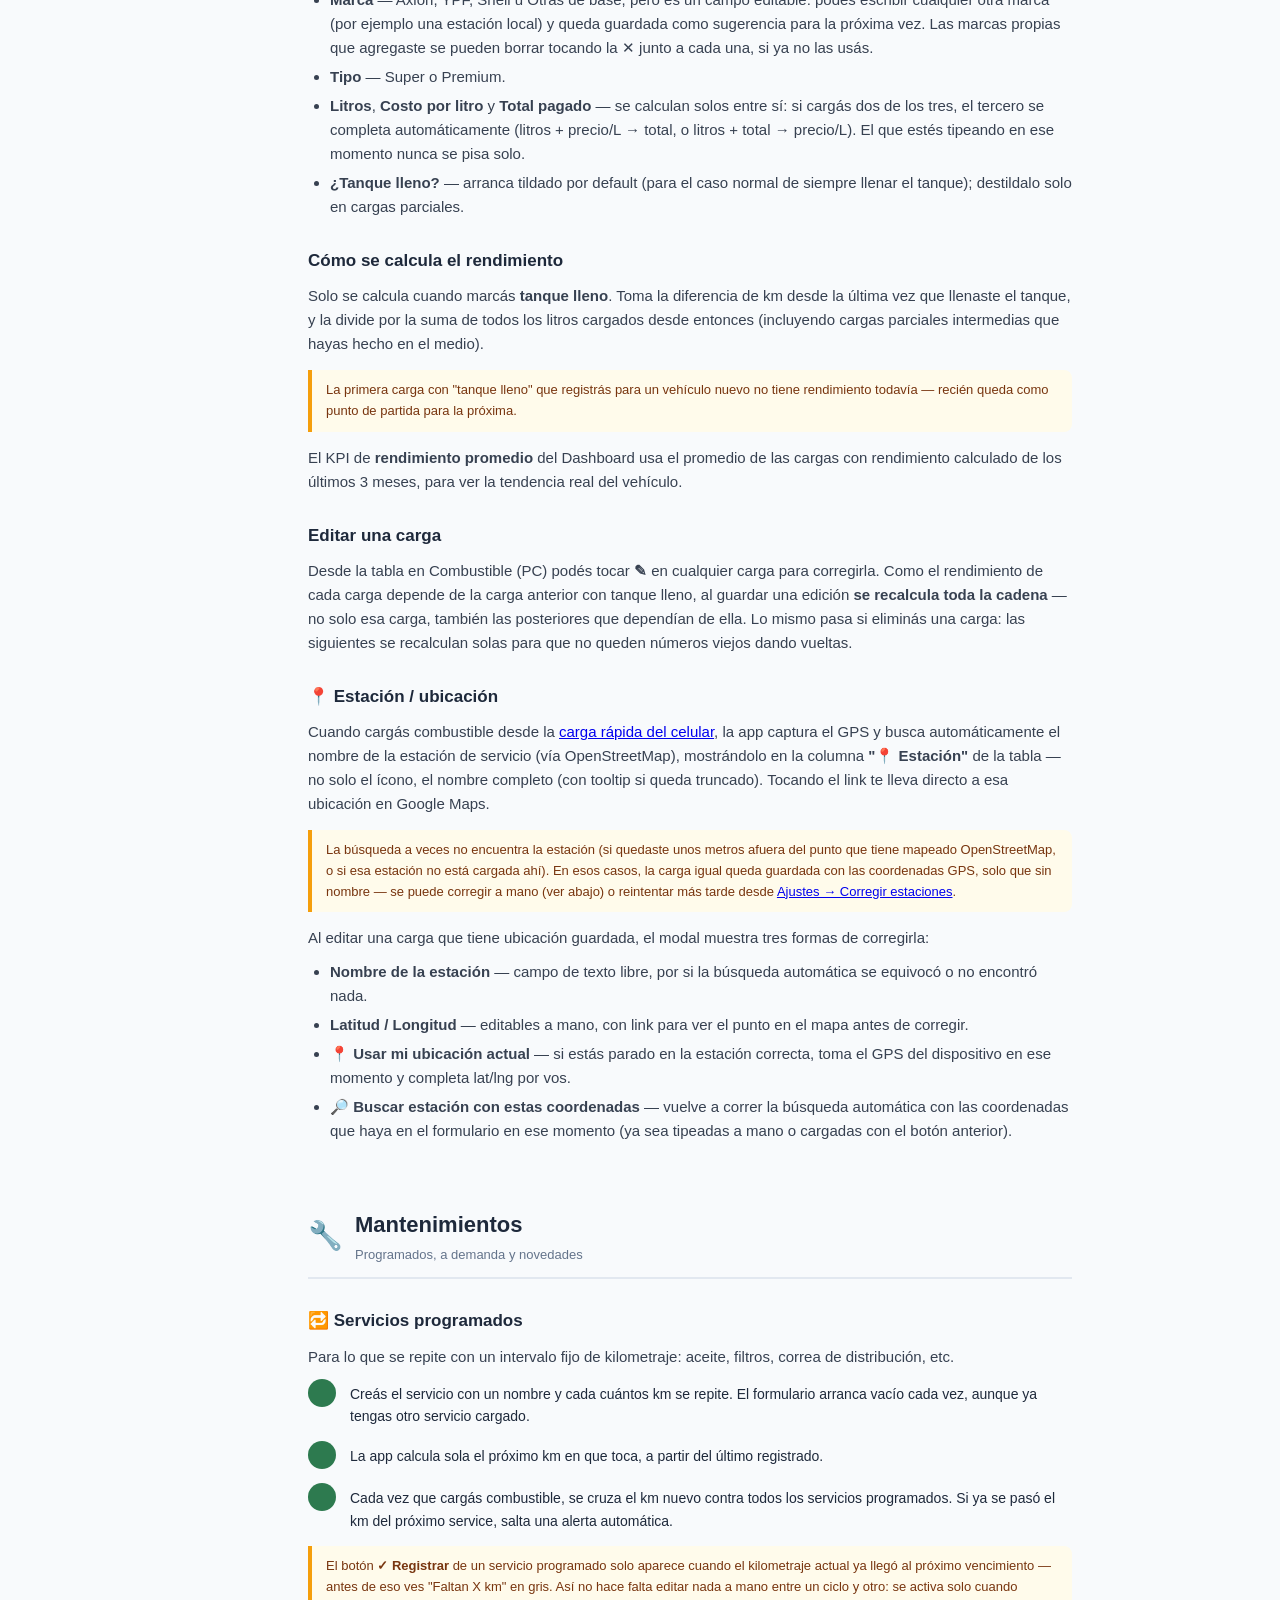
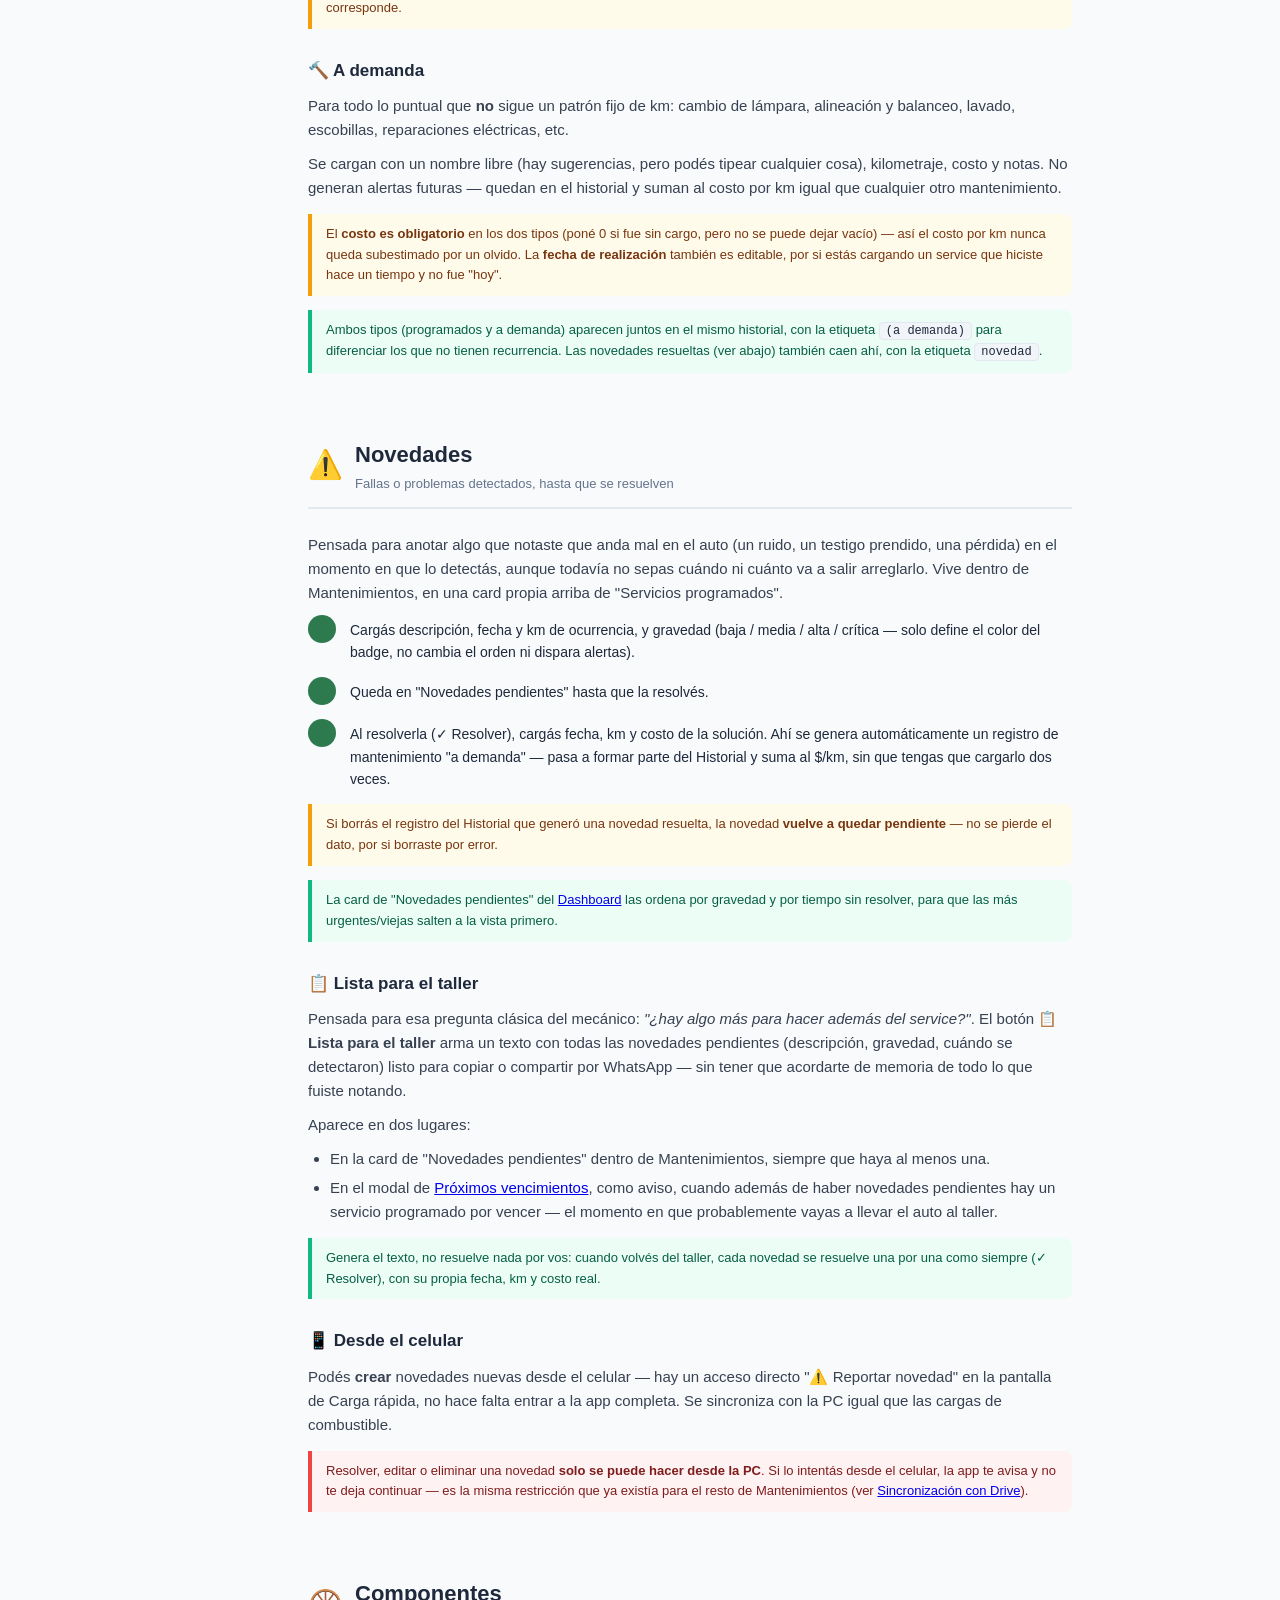
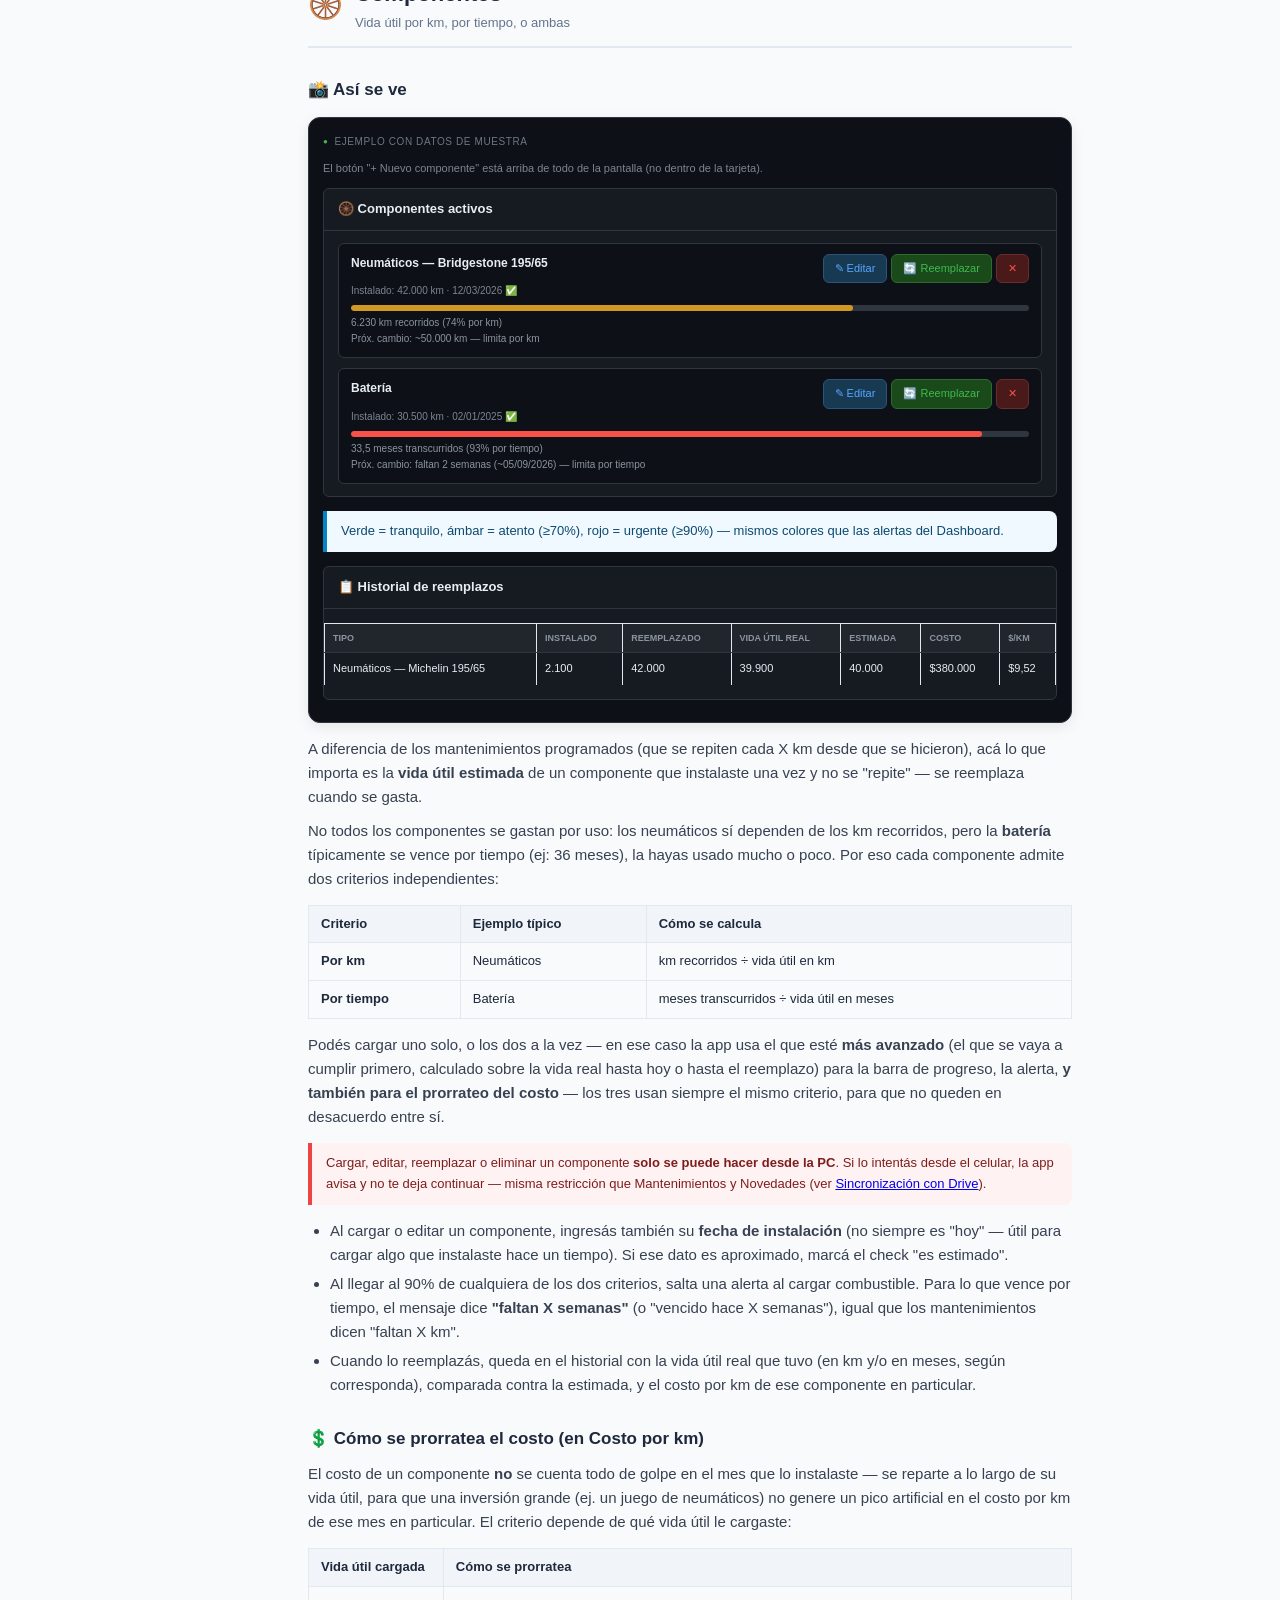
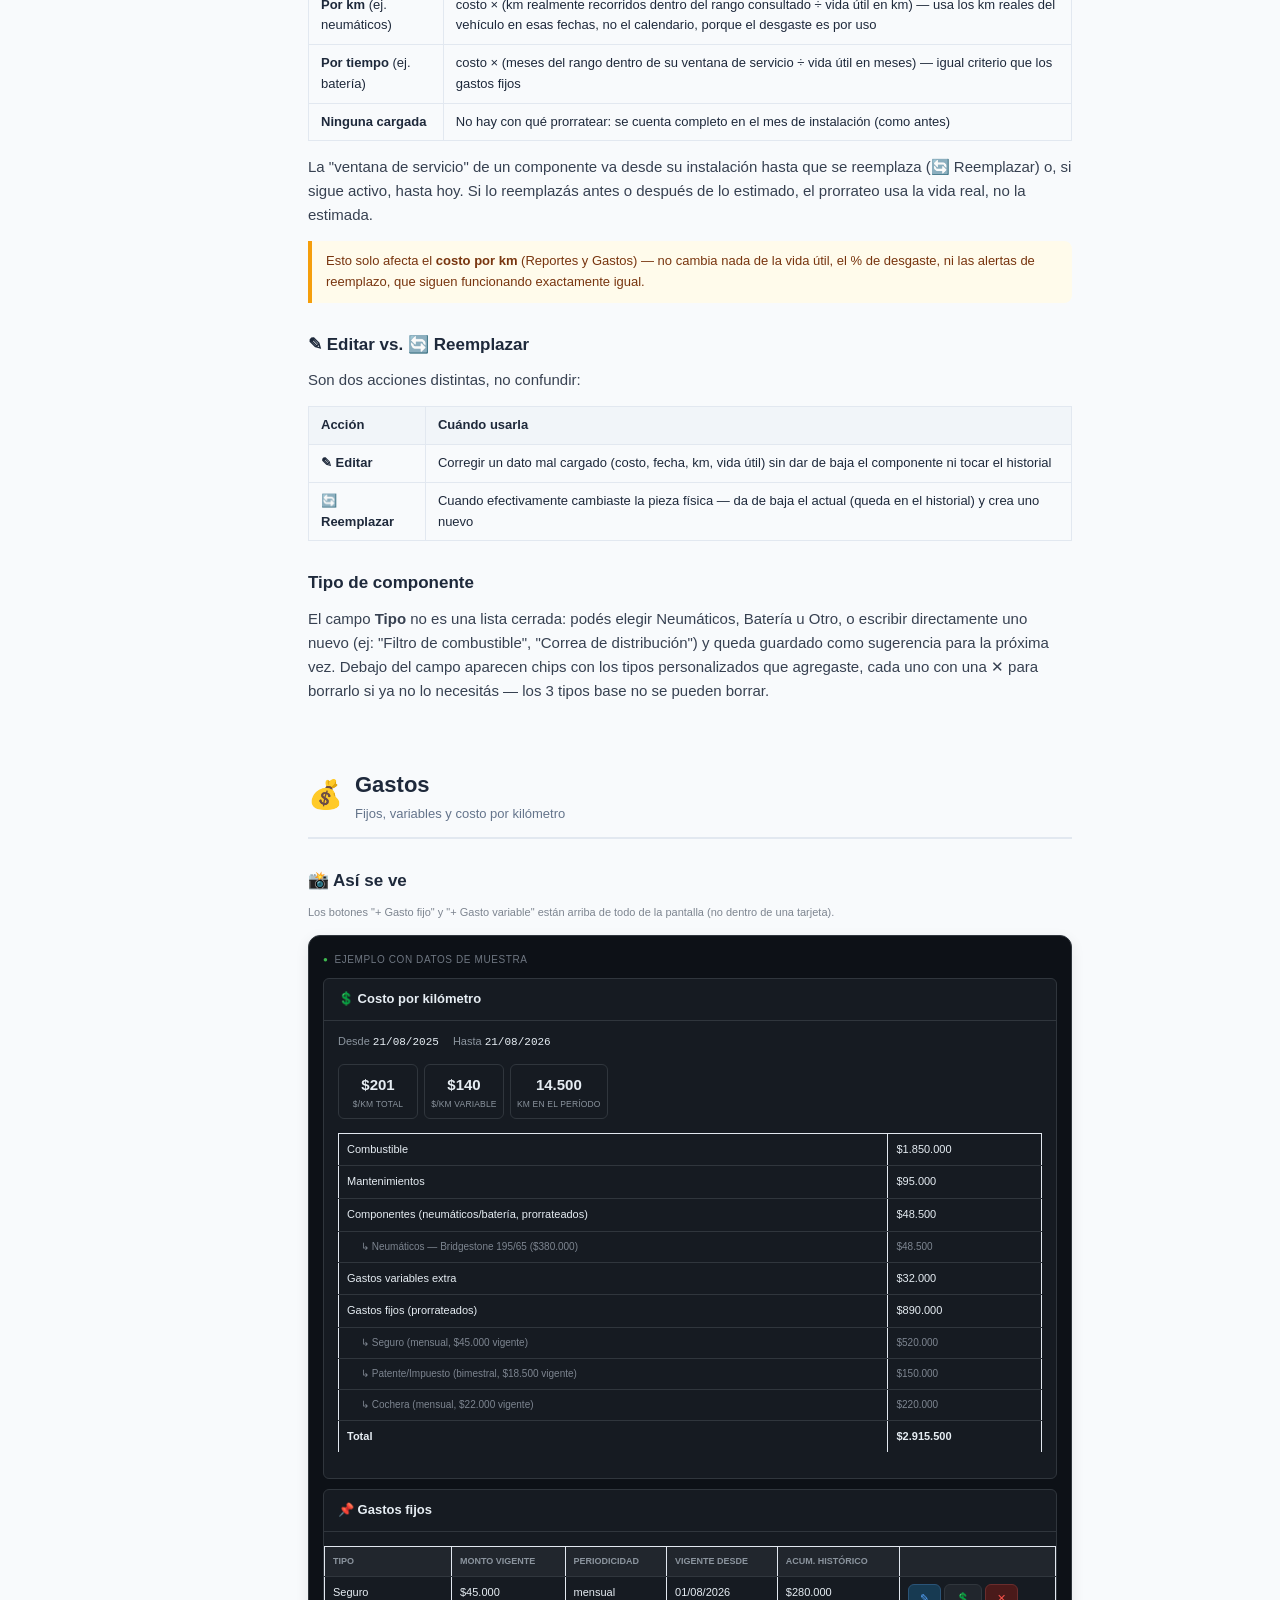
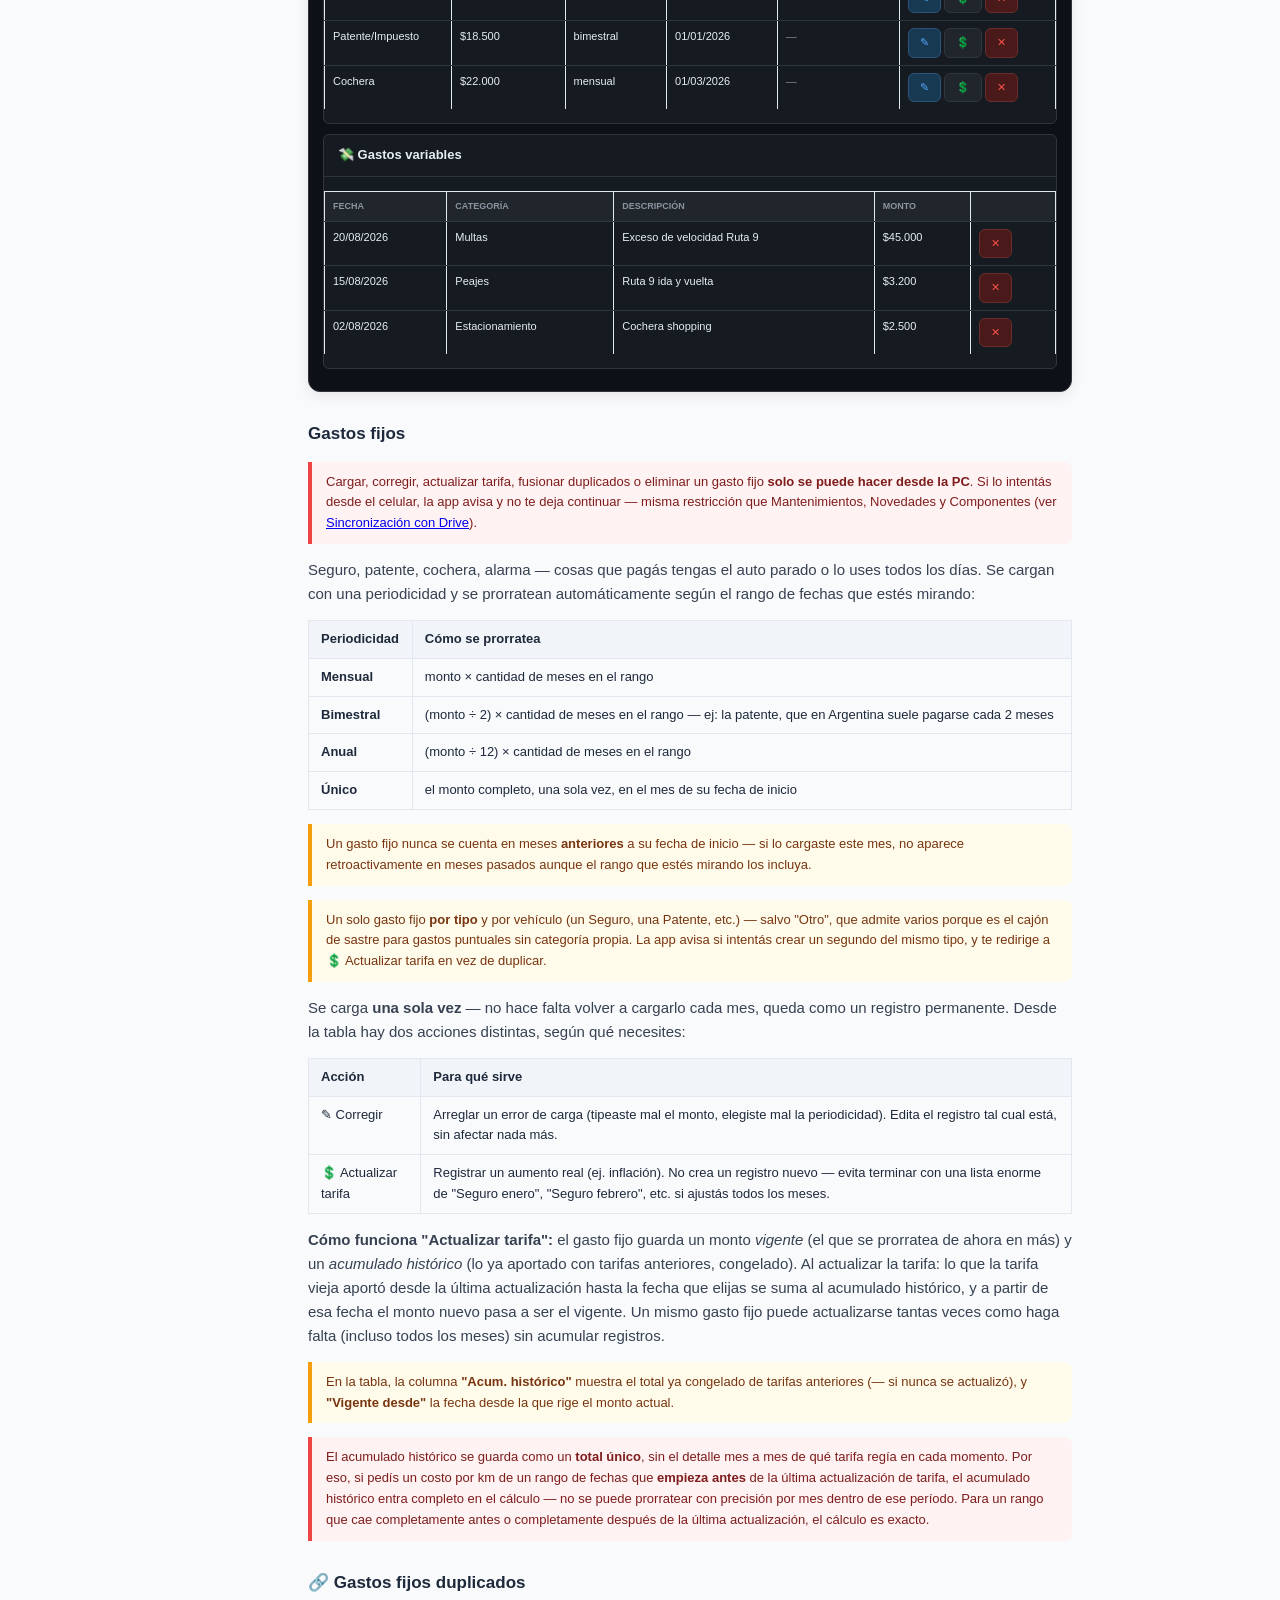
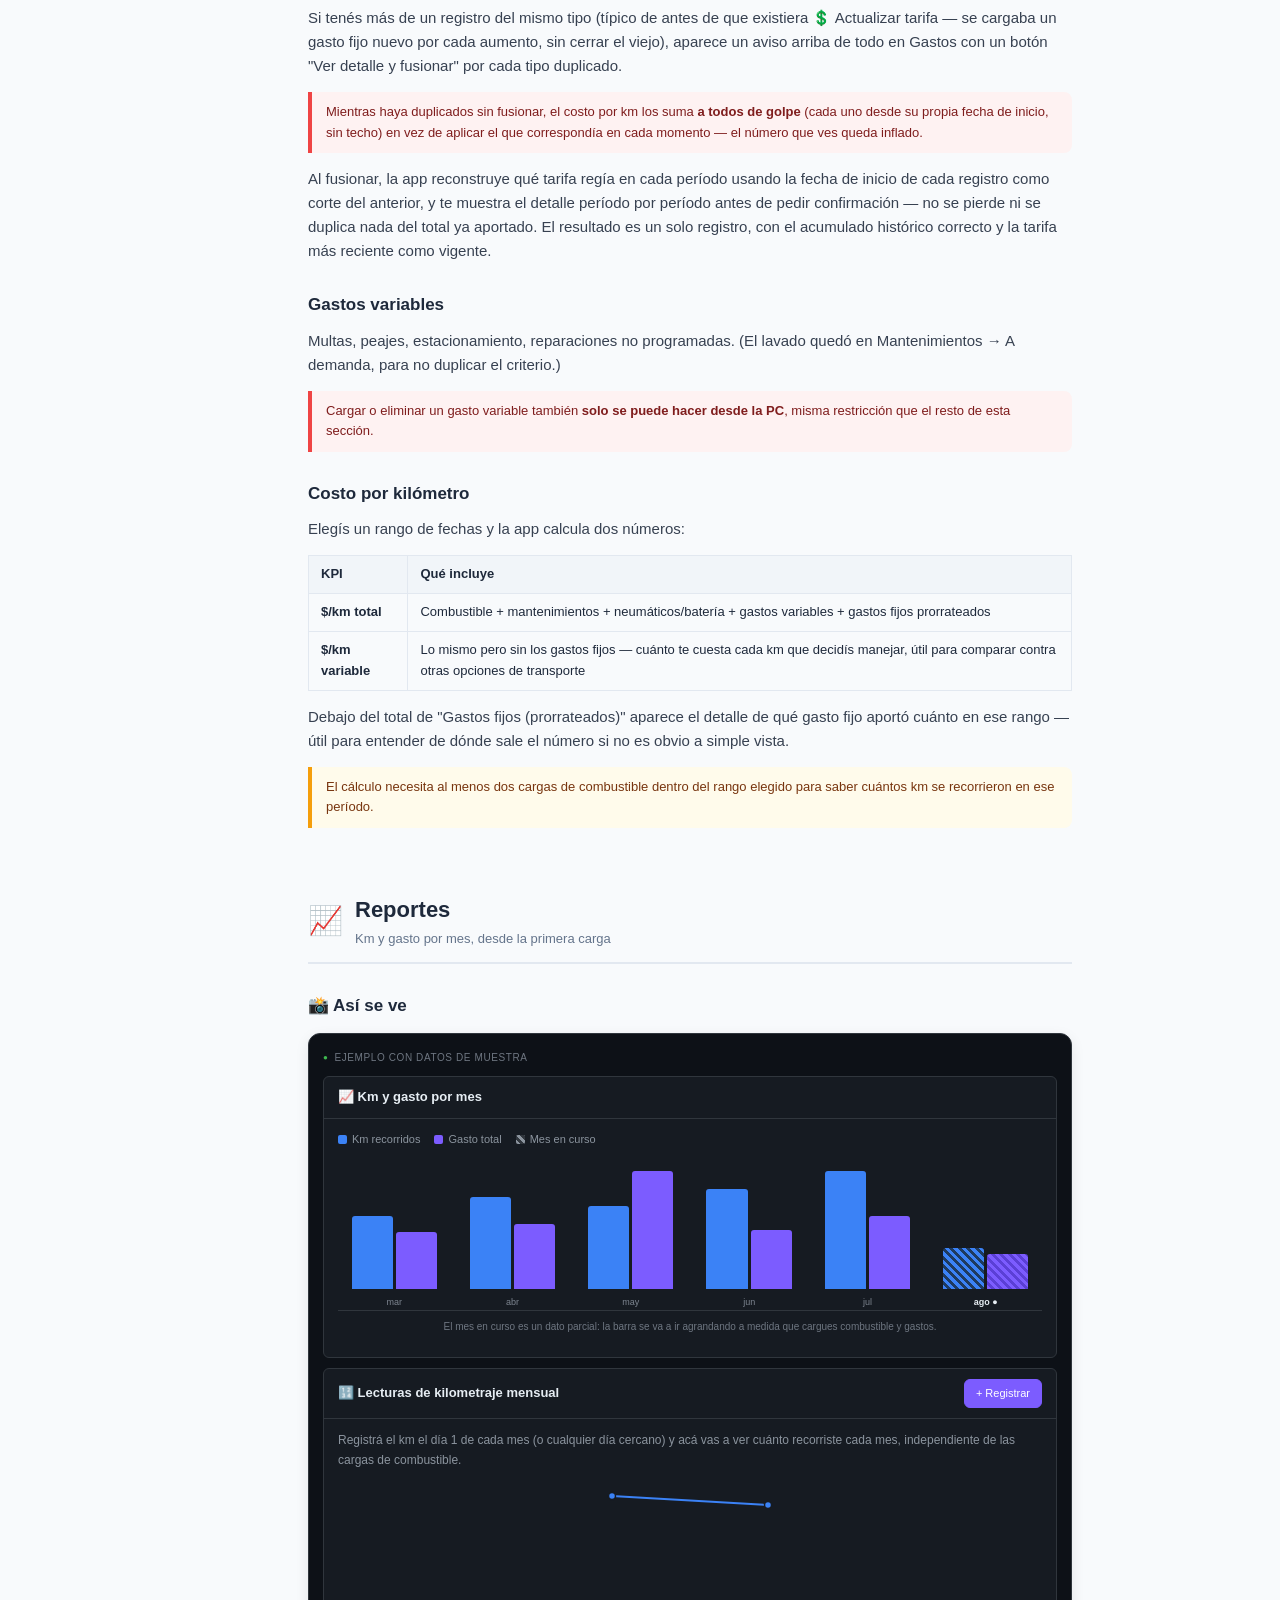
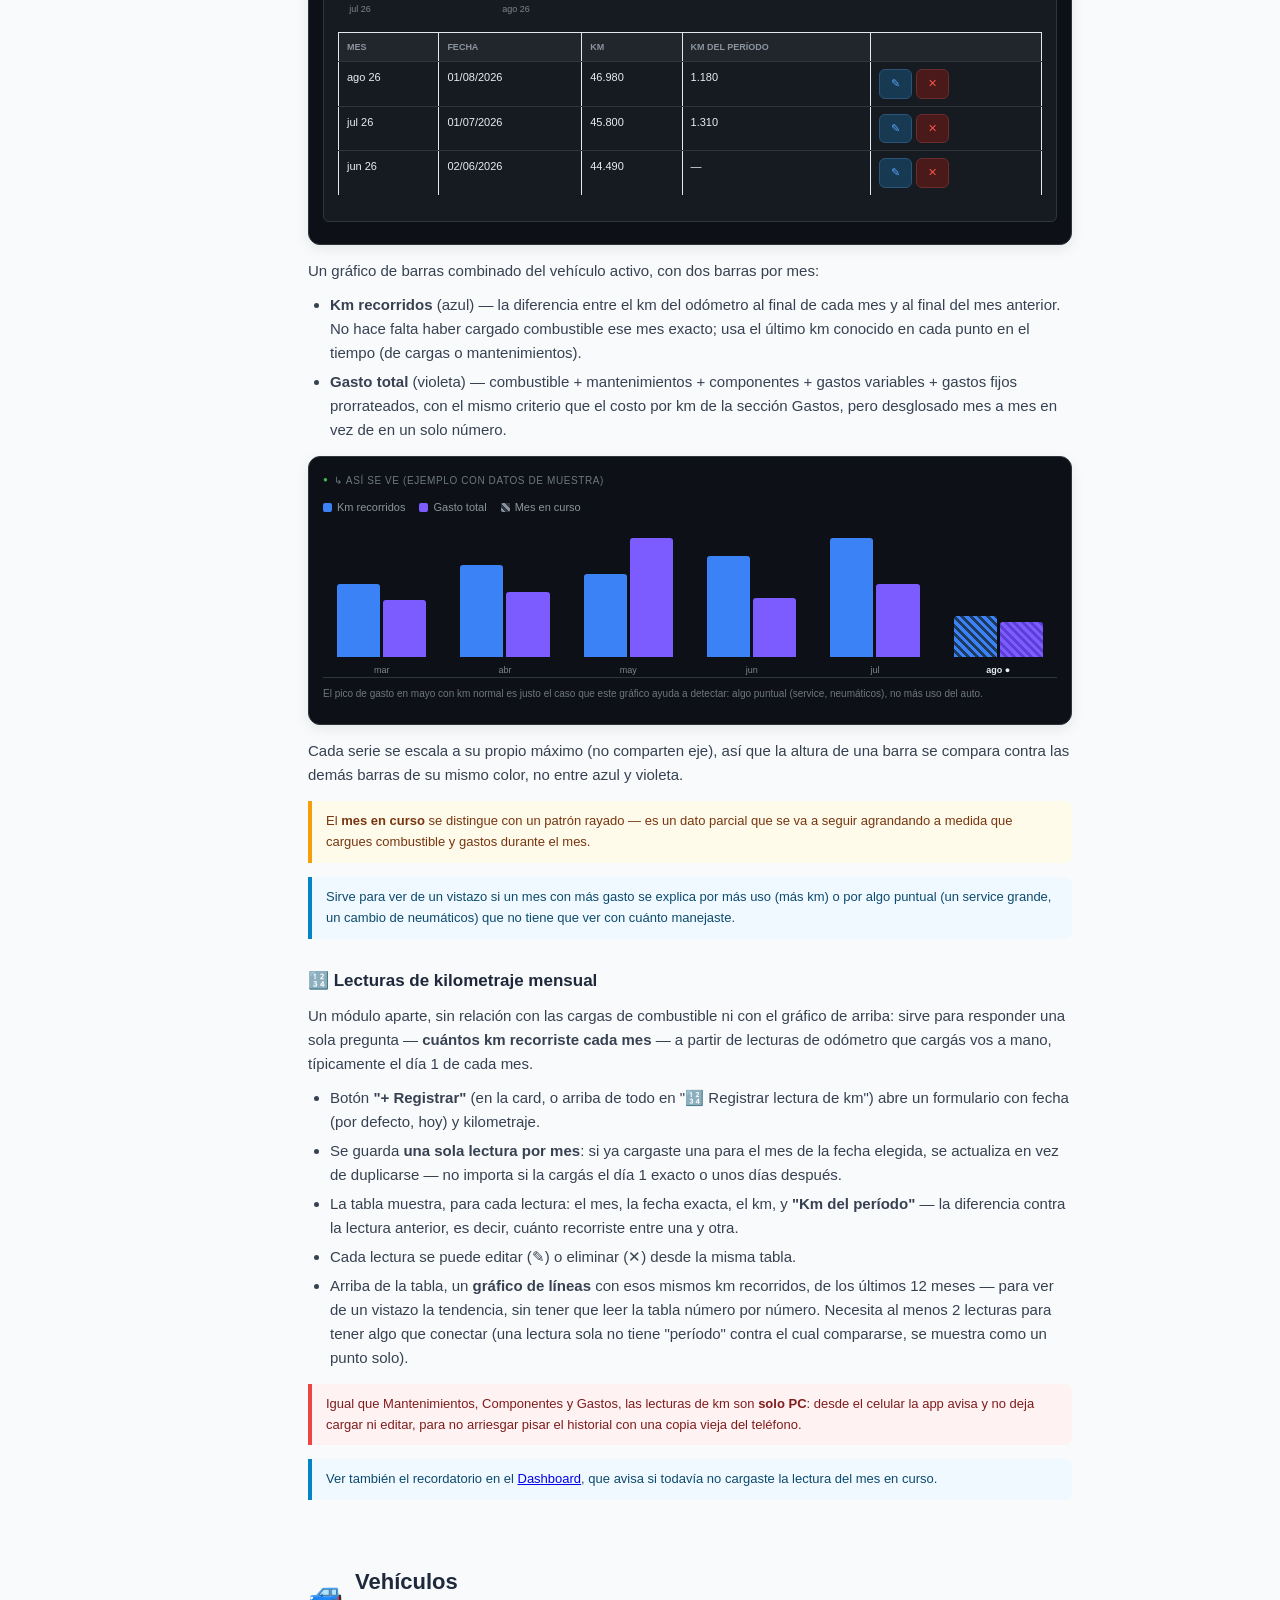
==== commit 6e2b568b: "v1.08: pantallas de muestra insertadas directo en cada seccion, 7 pantallas en total" ====
--- a/instructivo.html
+++ b/instructivo.html
@@ -387,7 +387,6 @@
   <a href="#backup">💾 Backup / Snapshots</a>
   <a href="#drive">☁️ Sincronización con Drive</a>
   <a href="#salir">🚪 Salir</a>
-  <a href="#pantallas">📸 Pantallas de muestra</a>
   <a href="#changelog">📋 Historial de cambios</a>
 </nav>
 
@@ -449,6 +448,70 @@
       <div>
         <div class="section-title">Dashboard</div>
         <div class="section-subtitle">El panorama del vehículo activo</div>
+      </div>
+    </div>
+        <h2>📸 Así se ve</h2>
+    <div class="screenshot-frame">
+      <div class="screenshot-label">Ejemplo con datos de muestra</div>
+      <div class="demo-alert-stack">
+        <div class="demo-alert demo-alert-warn"><span>🔧️ Toca "Cambio de aceite" (programado a los 50.000 km, ya llevás 49.850 km)</span><span class="demo-btn" onclick="this.closest('.demo-alert').style.display='none'" style="cursor:pointer" title="Tocá para probar">Descartar</span></div>
+        <div class="demo-alert demo-alert-crit"><span>🛞 Batería al 93% de su vida útil (por tiempo) — faltan 2 semanas</span><span class="demo-btn" onclick="this.closest('.demo-alert').style.display='none'" style="cursor:pointer" title="Tocá para probar">Descartar</span></div>
+      </div>
+      <div class="demo-stats">
+        <div class="demo-stat"><div class="demo-stat-n">48.230</div><div class="demo-stat-l">Km actual</div></div>
+        <div class="demo-stat"><div class="demo-stat-n">12,4</div><div class="demo-stat-l">Último rendim. (km/L)</div><div class="demo-stat-extra" style="font-weight:400;font-size:10px">8,1 L/100km</div></div>
+        <div class="demo-stat"><div class="demo-stat-n">11,8</div><div class="demo-stat-l">Promedio 3 meses</div><div class="demo-stat-extra" style="font-weight:400;font-size:10px">8,5 L/100km</div></div>
+        <div class="demo-stat"><div class="demo-stat-n">$128.400</div><div class="demo-stat-l">Combustible este mes</div><div class="demo-stat-extra">62,3 L</div></div>
+        <div class="demo-stat"><div class="demo-stat-n">$941.200</div><div class="demo-stat-l">Combustible acumulado 2026</div><div class="demo-stat-extra">438,7 L</div></div>
+        <div class="demo-stat"><div class="demo-stat-n">$187</div><div class="demo-stat-l">Costo / km (12m)</div></div>
+        <div class="demo-stat" style="min-width:195px;max-width:210px;text-align:left;padding:8px 10px">
+          <div class="demo-stat-l" style="margin-bottom:6px;font-size:9px">⚠️ Novedades pendientes (2)</div>
+          <div style="display:flex;align-items:center;gap:5px;padding:3px 0;border-top:1px solid #30363d;font-size:10px">
+            <span class="demo-pill demo-g-alta" style="font-size:9px;padding:1px 6px">Alta</span><span style="flex:1;overflow:hidden;text-overflow:ellipsis;white-space:nowrap;color:#e6edf3">Ruido suspensión</span><span style="color:#7d8590">4d</span>
+          </div>
+          <div style="display:flex;align-items:center;gap:5px;padding:3px 0;border-top:1px solid #30363d;font-size:10px">
+            <span class="demo-pill demo-g-media" style="font-size:9px;padding:1px 6px">Media</span><span style="flex:1;overflow:hidden;text-overflow:ellipsis;white-space:nowrap;color:#e6edf3">Pierde aceite</span><span style="color:#7d8590">12d</span>
+          </div>
+        </div>
+      </div>
+      <div class="demo-card">
+        <div class="demo-ch"><div class="demo-ct">⛽ Últimas cargas</div><span class="demo-btn demo-btn-p">+ Nueva carga</span></div>
+        <div class="demo-card-body" style="padding:0">
+          <table class="demo-table">
+            <thead><tr><th>Fecha</th><th>Km</th><th>Combustible</th><th>Litros</th><th>Total</th><th>Lleno</th><th>Rendim.</th></tr></thead>
+            <tbody>
+              <tr><td>21/08/2026</td><td>48.230</td><td>YPF · Super</td><td>32,4 L</td><td>$64.800</td><td>✅</td><td>12,4 km/L</td></tr>
+              <tr><td>05/08/2026</td><td>47.680</td><td>Shell · Premium</td><td>29,9 L</td><td>$61.200</td><td>✅</td><td>11,9 km/L</td></tr>
+            </tbody>
+          </table>
+        </div>
+      </div>
+      <div class="demo-card">
+        <div class="demo-ch"><div class="demo-ct">🔧️ Próximos mantenimientos</div></div>
+        <div class="demo-card-body" style="padding:0">
+          <table class="demo-table">
+            <thead><tr><th>Servicio</th><th>Próximo km</th><th>Faltan</th></tr></thead>
+            <tbody>
+              <tr><td>Cambio de aceite</td><td>50.000</td><td style="color:#d29922">1.770 km</td></tr>
+              <tr><td>Correa de distribución</td><td>90.000</td><td>41.770 km</td></tr>
+            </tbody>
+          </table>
+        </div>
+      </div>
+      <div class="demo-card">
+        <div class="demo-ch"><div class="demo-ct">🛞 Estado de componentes</div></div>
+        <div class="demo-card-body">
+          <div style="margin-bottom:10px">
+            <div style="display:flex;justify-content:space-between;font-size:12px;margin-bottom:2px"><span>Neumáticos — Bridgestone 195/65</span><span style="color:#8b949e">74%</span></div>
+            <div class="vprog"><div class="vprog-bar vprog-warn" style="width:74%" title="74% de vida útil — 6.230 km recorridos"></div></div>
+            <div style="font-size:11px;color:#7d8590">Próximo cambio estimado: ~50.000 km</div>
+          </div>
+          <div>
+            <div style="display:flex;justify-content:space-between;font-size:12px;margin-bottom:2px"><span>Batería</span><span style="color:#8b949e">93%</span></div>
+            <div class="vprog"><div class="vprog-bar vprog-crit" style="width:93%" title="93% de vida útil — 33,5 meses transcurridos"></div></div>
+            <div style="font-size:11px;color:#7d8590">Faltan 2 semanas (~05/09/2026)</div>
+          </div>
+        </div>
       </div>
     </div>
     <p>Muestra de un vistazo:</p>
@@ -502,6 +565,51 @@
         <div class="section-subtitle">El modal que aparece al abrir la app</div>
       </div>
     </div>
+    <h2>📸 Así se ve</h2>
+    <p style="font-size:11px;color:#7d8590;margin-bottom:10px">Es un modal (ventana emergente), no una pantalla propia — se abre solo al entrar al Dashboard si hay algo vencido o por vencer.</p>
+    <div class="screenshot-frame">
+      <div class="screenshot-label">Ejemplo con datos de muestra</div>
+      <div style="max-width:520px;margin:0 auto;background:#161b22;border:1px solid #30363d;border-radius:6px;overflow:hidden">
+        <div style="padding:12px 16px;border-bottom:1px solid #30363d;display:flex;align-items:center;justify-content:space-between">
+          <h3 style="font-size:14px;font-weight:700;color:#e6edf3;margin:0">⚠️ Próximos vencimientos</h3>
+          <span class="demo-btn">✕</span>
+        </div>
+        <div style="padding:16px">
+          <div style="display:flex;align-items:center;justify-content:space-between;gap:10px;padding:10px 12px;border-radius:8px;margin-bottom:10px;background:rgba(210,153,34,.08);border:1px dashed rgba(210,153,34,.35)">
+            <div style="font-size:12px;color:#e6edf3">⚠️ Tenés <b>2</b> novedades pendientes — aprovechá este service para pedirle al taller que las revise.</div>
+            <span class="demo-btn">📋 Ver lista</span>
+          </div>
+          <div style="display:flex;align-items:center;gap:10px;padding:10px 12px;border-radius:8px;margin-bottom:6px;background:rgba(248,81,73,.1);border-left:3px solid #f85149">
+            <div style="flex:1;min-width:0">
+              <div style="font-size:13px;font-weight:700;color:#e6edf3">Cambio de aceite</div>
+              <div style="font-size:11px;color:#8b949e">Vencido hace 150 km</div>
+            </div>
+            <span style="font-size:10px;font-weight:700;color:#fff;background:#f85149;padding:3px 8px;border-radius:10px;white-space:nowrap">Vencido</span>
+            <span class="demo-btn demo-btn-g">✓ Registrar</span>
+          </div>
+          <div style="display:flex;align-items:center;gap:10px;padding:10px 12px;border-radius:8px;margin-bottom:6px;background:rgba(248,81,73,.1);border-left:3px solid #f85149">
+            <div style="flex:1;min-width:0">
+              <div style="font-size:13px;font-weight:700;color:#e6edf3">Batería</div>
+              <div style="font-size:11px;color:#8b949e">Vencido hace 2 semanas (93%)</div>
+            </div>
+            <span style="font-size:10px;font-weight:700;color:#fff;background:#f85149;padding:3px 8px;border-radius:10px;white-space:nowrap">Vencido</span>
+            <span class="demo-btn demo-btn-g">🔄 Reemplazar</span>
+          </div>
+          <div style="display:flex;align-items:center;gap:10px;padding:10px 12px;border-radius:8px;margin-bottom:0;background:rgba(210,153,34,.1);border-left:3px solid #d29922">
+            <div style="flex:1;min-width:0">
+              <div style="font-size:13px;font-weight:700;color:#e6edf3">Neumáticos — Bridgestone 195/65</div>
+              <div style="font-size:11px;color:#8b949e">Vence a los 50.000 km (74%)</div>
+            </div>
+            <span style="font-size:10px;font-weight:700;color:#fff;background:#d29922;padding:3px 8px;border-radius:10px;white-space:nowrap">Próximo</span>
+            <span class="demo-btn demo-btn-g">🔄 Reemplazar</span>
+          </div>
+        </div>
+        <div style="padding:10px 16px;border-top:1px solid #30363d">
+          <span class="demo-btn" style="width:100%;text-align:center;display:block;box-sizing:border-box">Cerrar</span>
+        </div>
+      </div>
+    </div>
+
     <p>Al abrir la app en PC (o al entrar a "Ver app completa" desde el celular), si hay algo próximo a vencer aparece automáticamente un modal con el resumen — no hace falta ir a buscarlo módulo por módulo.</p>
     <p>Incluye dos tipos de aviso:</p>
     <ul>
@@ -518,6 +626,27 @@
       <div>
         <div class="section-title">Combustible</div>
         <div class="section-subtitle">Cargas, rendimiento y cálculo automático</div>
+      </div>
+    </div>
+        <h2>📸 Así se ve</h2>
+    <div class="screenshot-frame">
+      <div class="screenshot-label">Ejemplo con datos de muestra</div>
+      <p style="font-size:11px;color:#7d8590;margin-bottom:10px">El botón "+ Nueva carga" está arriba de todo de la pantalla (no dentro de la tarjeta).</p>
+      <div class="demo-stats" style="margin-bottom:10px">
+        <div class="demo-stat"><div class="demo-stat-n">12,1</div><div class="demo-stat-l">Prom. km/L (3m)</div><div class="demo-stat-extra" style="font-weight:400;font-size:10px">8,3 L/100km</div></div>
+        <div class="demo-stat"><div class="demo-stat-n">47</div><div class="demo-stat-l">Cargas registradas</div></div>
+      </div>
+      <div class="demo-card">
+        <div class="demo-card-body" style="padding:0">
+          <table class="demo-table">
+            <thead><tr><th>Fecha</th><th>Km</th><th>Marca</th><th>Tipo</th><th>Litros</th><th>$/L</th><th>Total</th><th>Lleno</th><th>Rendim.</th><th>📍 Estación</th><th></th></tr></thead>
+            <tbody>
+              <tr><td>21/08/2026</td><td>48.230</td><td>YPF</td><td>Super</td><td>32,4 L</td><td>$2.000</td><td>$64.800</td><td>✅</td><td>12,4 km/L</td><td><a href="https://www.google.com/maps/search/?api=1&query=YPF+Ruta+9+Maldonado" target="_blank" rel="noopener" style="color:#8b949e;text-decoration:none" title="Tocá para probar — en la app real abre Google Maps en esa ubicación">📍 YPF Ruta 9, Maldonado</a></td><td><span class="demo-btn demo-btn-e">✎</span> <span class="demo-btn" style="background:#4a1a1a;color:#f85149;border-color:#6a2d2d">✕</span></td></tr>
+              <tr><td>05/08/2026</td><td>47.680</td><td>Shell</td><td>Premium</td><td>29,9 L</td><td>$2.048</td><td>$61.200</td><td>✅</td><td>11,9 km/L</td><td><a href="https://www.google.com/maps/search/?api=1&query=Shell+Av.+Espa%C3%B1a" target="_blank" rel="noopener" style="color:#8b949e;text-decoration:none" title="Tocá para probar — en la app real abre Google Maps en esa ubicación">📍 Shell Av. España</a></td><td><span class="demo-btn demo-btn-e">✎</span> <span class="demo-btn" style="background:#4a1a1a;color:#f85149;border-color:#6a2d2d">✕</span></td></tr>
+              <tr><td>22/07/2026</td><td>47.030</td><td>YPF</td><td>Super</td><td>18,2 L</td><td>$1.980</td><td>$36.040</td><td>—</td><td>—</td><td><a href="https://www.google.com/maps/search/?api=1&query=YPF+Los+Aromos" target="_blank" rel="noopener" style="color:#8b949e;text-decoration:none" title="Tocá para probar — en la app real abre Google Maps en esa ubicación">📍 YPF Los Aromos</a></td><td><span class="demo-btn demo-btn-e">✎</span> <span class="demo-btn" style="background:#4a1a1a;color:#f85149;border-color:#6a2d2d">✕</span></td></tr>
+            </tbody>
+          </table>
+        </div>
       </div>
     </div>
     <h2>Los campos</h2>
@@ -605,6 +734,48 @@
       <div>
         <div class="section-title">Componentes</div>
         <div class="section-subtitle">Vida útil por km, por tiempo, o ambas</div>
+      </div>
+    </div>
+        <h2>📸 Así se ve</h2>
+    <div class="screenshot-frame">
+      <div class="screenshot-label">Ejemplo con datos de muestra</div>
+      <p style="font-size:11px;color:#7d8590;margin-bottom:10px">El botón "+ Nuevo componente" está arriba de todo de la pantalla (no dentro de la tarjeta).</p>
+      <div class="demo-card">
+        <div class="demo-ch"><div class="demo-ct">🛞 Componentes activos</div></div>
+        <div class="demo-card-body">
+          <div class="demo-comp" style="background:#0d1117;border:1px solid #30363d;border-radius:6px;padding:10px 12px">
+            <div class="demo-comp-row">
+              <div class="demo-comp-title">Neumáticos — Bridgestone 195/65</div>
+              <div><span class="demo-btn demo-btn-e">✎ Editar</span> <span class="demo-btn demo-btn-g">🔄 Reemplazar</span> <span class="demo-btn" style="background:#4a1a1a;color:#f85149;border-color:#6a2d2d">✕</span></div>
+            </div>
+            <div class="demo-comp-sub">Instalado: 42.000 km · 12/03/2026 ✅</div>
+            <div class="vprog"><div class="vprog-bar vprog-warn" style="width:74%" title="74% de vida útil — 6.230 km recorridos"></div></div>
+            <div class="demo-comp-detail">6.230 km recorridos (74% por km)</div>
+            <div class="demo-comp-detail">Próx. cambio: ~50.000 km — limita por km</div>
+          </div>
+          <div class="demo-comp" style="background:#0d1117;border:1px solid #30363d;border-radius:6px;padding:10px 12px;margin-top:10px">
+            <div class="demo-comp-row">
+              <div class="demo-comp-title">Batería</div>
+              <div><span class="demo-btn demo-btn-e">✎ Editar</span> <span class="demo-btn demo-btn-g">🔄 Reemplazar</span> <span class="demo-btn" style="background:#4a1a1a;color:#f85149;border-color:#6a2d2d">✕</span></div>
+            </div>
+            <div class="demo-comp-sub">Instalado: 30.500 km · 02/01/2025 ✅</div>
+            <div class="vprog"><div class="vprog-bar vprog-crit" style="width:93%" title="93% de vida útil — 33,5 meses transcurridos"></div></div>
+            <div class="demo-comp-detail">33,5 meses transcurridos (93% por tiempo)</div>
+            <div class="demo-comp-detail">Próx. cambio: faltan 2 semanas (~05/09/2026) — limita por tiempo</div>
+          </div>
+        </div>
+      </div>
+      <div class="info">Verde = tranquilo, ámbar = atento (≥70%), rojo = urgente (≥90%) — mismos colores que las alertas del Dashboard.</div>
+      <div class="demo-card">
+        <div class="demo-ch"><div class="demo-ct">📋 Historial de reemplazos</div></div>
+        <div class="demo-card-body" style="padding:0">
+          <table class="demo-table">
+            <thead><tr><th>Tipo</th><th>Instalado</th><th>Reemplazado</th><th>Vida útil real</th><th>Estimada</th><th>Costo</th><th>$/km</th></tr></thead>
+            <tbody>
+              <tr><td>Neumáticos — Michelin 195/65</td><td>2.100</td><td>42.000</td><td>39.900</td><td>40.000</td><td>$380.000</td><td>$9,52</td></tr>
+            </tbody>
+          </table>
+        </div>
       </div>
     </div>
     <p>A diferencia de los mantenimientos programados (que se repiten cada X km desde que se hicieron), acá lo que importa es la <b>vida útil estimada</b> de un componente que instalaste una vez y no se "repite" — se reemplaza cuando se gasta.</p>
@@ -650,6 +821,68 @@
         <div class="section-subtitle">Fijos, variables y costo por kilómetro</div>
       </div>
     </div>
+    <h2>📸 Así se ve</h2>
+    <p style="font-size:11px;color:#7d8590;margin-bottom:10px">Los botones "+ Gasto fijo" y "+ Gasto variable" están arriba de todo de la pantalla (no dentro de una tarjeta).</p>
+    <div class="screenshot-frame">
+      <div class="screenshot-label">Ejemplo con datos de muestra</div>
+      <div class="demo-card">
+        <div class="demo-ch"><div class="demo-ct">💲 Costo por kilómetro</div></div>
+        <div class="demo-card-body">
+          <div style="display:flex;gap:14px;align-items:center;flex-wrap:wrap;margin-bottom:12px;font-size:11px;color:#8b949e">
+            <span>Desde <span style="color:#e6edf3;font-family:monospace">21/08/2025</span></span>
+            <span>Hasta <span style="color:#e6edf3;font-family:monospace">21/08/2026</span></span>
+          </div>
+          <div class="demo-stats" style="margin-bottom:12px">
+            <div class="demo-stat"><div class="demo-stat-n">$201</div><div class="demo-stat-l">$/km total</div></div>
+            <div class="demo-stat"><div class="demo-stat-n">$140</div><div class="demo-stat-l">$/km variable</div></div>
+            <div class="demo-stat"><div class="demo-stat-n">14.500</div><div class="demo-stat-l">Km en el período</div></div>
+          </div>
+          <table class="demo-table">
+            <tbody>
+              <tr><td>Combustible</td><td>$1.850.000</td></tr>
+              <tr><td>Mantenimientos</td><td>$95.000</td></tr>
+              <tr><td>Componentes (neumáticos/batería, prorrateados)</td><td>$48.500</td></tr>
+              <tr><td style="padding-left:22px;color:#7d8590;font-size:10px">↳ Neumáticos — Bridgestone 195/65 ($380.000)</td><td style="color:#7d8590;font-size:10px">$48.500</td></tr>
+              <tr><td>Gastos variables extra</td><td>$32.000</td></tr>
+              <tr><td>Gastos fijos (prorrateados)</td><td>$890.000</td></tr>
+              <tr><td style="padding-left:22px;color:#7d8590;font-size:10px">↳ Seguro (mensual, $45.000 vigente)</td><td style="color:#7d8590;font-size:10px">$520.000</td></tr>
+              <tr><td style="padding-left:22px;color:#7d8590;font-size:10px">↳ Patente/Impuesto (bimestral, $18.500 vigente)</td><td style="color:#7d8590;font-size:10px">$150.000</td></tr>
+              <tr><td style="padding-left:22px;color:#7d8590;font-size:10px">↳ Cochera (mensual, $22.000 vigente)</td><td style="color:#7d8590;font-size:10px">$220.000</td></tr>
+              <tr><td><b>Total</b></td><td><b>$2.915.500</b></td></tr>
+            </tbody>
+          </table>
+        </div>
+      </div>
+
+      <div class="demo-card">
+        <div class="demo-ch"><div class="demo-ct">📌 Gastos fijos</div></div>
+        <div class="demo-card-body" style="padding:0">
+          <table class="demo-table">
+            <thead><tr><th>Tipo</th><th>Monto vigente</th><th>Periodicidad</th><th>Vigente desde</th><th>Acum. histórico</th><th></th></tr></thead>
+            <tbody>
+              <tr><td>Seguro</td><td>$45.000</td><td>mensual</td><td>01/08/2026</td><td>$280.000</td><td style="white-space:nowrap"><span class="demo-btn demo-btn-e">✎</span> <span class="demo-btn">💲</span> <span class="demo-btn" style="background:#4a1a1a;color:#f85149;border-color:#6a2d2d">✕</span></td></tr>
+              <tr><td>Patente/Impuesto</td><td>$18.500</td><td>bimestral</td><td>01/01/2026</td><td style="color:#7d8590">—</td><td style="white-space:nowrap"><span class="demo-btn demo-btn-e">✎</span> <span class="demo-btn">💲</span> <span class="demo-btn" style="background:#4a1a1a;color:#f85149;border-color:#6a2d2d">✕</span></td></tr>
+              <tr><td>Cochera</td><td>$22.000</td><td>mensual</td><td>01/03/2026</td><td style="color:#7d8590">—</td><td style="white-space:nowrap"><span class="demo-btn demo-btn-e">✎</span> <span class="demo-btn">💲</span> <span class="demo-btn" style="background:#4a1a1a;color:#f85149;border-color:#6a2d2d">✕</span></td></tr>
+            </tbody>
+          </table>
+        </div>
+      </div>
+
+      <div class="demo-card">
+        <div class="demo-ch"><div class="demo-ct">💸 Gastos variables</div></div>
+        <div class="demo-card-body" style="padding:0">
+          <table class="demo-table">
+            <thead><tr><th>Fecha</th><th>Categoría</th><th>Descripción</th><th>Monto</th><th></th></tr></thead>
+            <tbody>
+              <tr><td>20/08/2026</td><td>Multas</td><td>Exceso de velocidad Ruta 9</td><td>$45.000</td><td><span class="demo-btn" style="background:#4a1a1a;color:#f85149;border-color:#6a2d2d">✕</span></td></tr>
+              <tr><td>15/08/2026</td><td>Peajes</td><td>Ruta 9 ida y vuelta</td><td>$3.200</td><td><span class="demo-btn" style="background:#4a1a1a;color:#f85149;border-color:#6a2d2d">✕</span></td></tr>
+              <tr><td>02/08/2026</td><td>Estacionamiento</td><td>Cochera shopping</td><td>$2.500</td><td><span class="demo-btn" style="background:#4a1a1a;color:#f85149;border-color:#6a2d2d">✕</span></td></tr>
+            </tbody>
+          </table>
+        </div>
+      </div>
+    </div>
+
     <h2>Gastos fijos</h2>
     <div class="warning">Cargar, corregir, actualizar tarifa, fusionar duplicados o eliminar un gasto fijo <b>solo se puede hacer desde la PC</b>. Si lo intentás desde el celular, la app avisa y no te deja continuar — misma restricción que Mantenimientos, Novedades y Componentes (ver <a href="#drive">Sincronización con Drive</a>).</div>
     <p>Seguro, patente, cochera, alarma — cosas que pagás tengas el auto parado o lo uses todos los días. Se cargan con una periodicidad y se prorratean automáticamente según el rango de fechas que estés mirando:</p>
@@ -697,6 +930,72 @@
         <div class="section-subtitle">Km y gasto por mes, desde la primera carga</div>
       </div>
     </div>
+        <h2>📸 Así se ve</h2>
+    <div class="screenshot-frame">
+      <div class="screenshot-label">Ejemplo con datos de muestra</div>
+      <div class="demo-card">
+        <div class="demo-ch"><div class="demo-ct">📈 Km y gasto por mes</div></div>
+        <div class="demo-card-body">
+          <div class="barchart-legend">
+            <span class="barchart-legend-item"><span class="barchart-legend-dot" style="background:#3b82f6"></span>Km recorridos</span>
+            <span class="barchart-legend-item"><span class="barchart-legend-dot" style="background:#7c5cff"></span>Gasto total</span>
+            <span class="barchart-legend-item"><span class="barchart-legend-dot" style="background:repeating-linear-gradient(45deg,#8b949e,#8b949e 3px,#30363d 3px,#30363d 6px)"></span>Mes en curso</span>
+          </div>
+          <div class="barchart-combo">
+            <div class="barchart-combo-col"><div class="barchart-combo-bars">
+              <div class="barchart-combo-bar barchart-combo-bar-km" style="height:62%" title="1.240 km"></div>
+              <div class="barchart-combo-bar barchart-combo-bar-gasto" style="height:48%" title="$185.000"></div>
+            </div><div class="barchart-combo-label">mar</div></div>
+            <div class="barchart-combo-col"><div class="barchart-combo-bars">
+              <div class="barchart-combo-bar barchart-combo-bar-km" style="height:78%" title="1.560 km"></div>
+              <div class="barchart-combo-bar barchart-combo-bar-gasto" style="height:55%" title="$210.000"></div>
+            </div><div class="barchart-combo-label">abr</div></div>
+            <div class="barchart-combo-col"><div class="barchart-combo-bars">
+              <div class="barchart-combo-bar barchart-combo-bar-km" style="height:70%" title="1.400 km"></div>
+              <div class="barchart-combo-bar barchart-combo-bar-gasto" style="height:100%" title="$380.000"></div>
+            </div><div class="barchart-combo-label">may</div></div>
+            <div class="barchart-combo-col"><div class="barchart-combo-bars">
+              <div class="barchart-combo-bar barchart-combo-bar-km" style="height:85%" title="1.700 km"></div>
+              <div class="barchart-combo-bar barchart-combo-bar-gasto" style="height:50%" title="$195.000"></div>
+            </div><div class="barchart-combo-label">jun</div></div>
+            <div class="barchart-combo-col"><div class="barchart-combo-bars">
+              <div class="barchart-combo-bar barchart-combo-bar-km" style="height:100%" title="2.010 km"></div>
+              <div class="barchart-combo-bar barchart-combo-bar-gasto" style="height:62%" title="$230.000"></div>
+            </div><div class="barchart-combo-label">jul</div></div>
+            <div class="barchart-combo-col"><div class="barchart-combo-bars">
+              <div class="barchart-combo-bar barchart-combo-bar-km en-curso" style="height:35%" title="700 km (parcial)"></div>
+              <div class="barchart-combo-bar barchart-combo-bar-gasto en-curso" style="height:30%" title="$112.000 (parcial)"></div>
+            </div><div class="barchart-combo-label en-curso">ago ●</div></div>
+          </div>
+          <p style="font-size:10px;color:#6e7681;margin-top:8px;text-align:center">El mes en curso es un dato parcial: la barra se va a ir agrandando a medida que cargues combustible y gastos.</p>
+        </div>
+      </div>
+      <div class="demo-card">
+        <div class="demo-ch"><div class="demo-ct">🔢 Lecturas de kilometraje mensual</div><span class="demo-btn demo-btn-p">+ Registrar</span></div>
+        <div class="demo-card-body">
+          <p style="font-size:12px;color:#8b949e;margin-bottom:12px">Registrá el km el día 1 de cada mes (o cualquier día cercano) y acá vas a ver cuánto recorriste cada mes, independiente de las cargas de combustible.</p>
+          <div style="overflow-x:auto;margin-bottom:16px">
+            <div style="position:relative;min-width:200px">
+              <svg viewBox="0 0 200 120" style="width:100%;min-width:200px;height:120px;display:block">
+                <polyline points="22.0,14.0 178.0,23.1" fill="none" stroke="#3b82f6" stroke-width="2" stroke-linejoin="round" stroke-linecap="round"/>
+                <circle cx="22.0" cy="14.0" r="3.5" fill="#3b82f6" stroke="#161b22" stroke-width="1.5"><title>jul 26: 1.310 km</title></circle><circle cx="178.0" cy="23.1" r="3.5" fill="#3b82f6" stroke="#161b22" stroke-width="1.5"><title>ago 26: 1.180 km</title></circle>
+              </svg>
+              <div style="position:relative;width:200px;height:14px">
+                <span style="position:absolute;left:22.0px;transform:translateX(-50%);font-size:9px;color:#7d8590;white-space:nowrap">jul 26</span><span style="position:absolute;left:178.0px;transform:translateX(-50%);font-size:9px;color:#7d8590;white-space:nowrap">ago 26</span>
+              </div>
+            </div>
+          </div>
+          <table class="demo-table">
+            <thead><tr><th>Mes</th><th>Fecha</th><th>Km</th><th>Km del período</th><th></th></tr></thead>
+            <tbody>
+              <tr><td>ago 26</td><td>01/08/2026</td><td>46.980</td><td>1.180</td><td><span class="demo-btn demo-btn-e">✎</span> <span class="demo-btn" style="background:#4a1a1a;color:#f85149;border-color:#6a2d2d">✕</span></td></tr>
+              <tr><td>jul 26</td><td>01/07/2026</td><td>45.800</td><td>1.310</td><td><span class="demo-btn demo-btn-e">✎</span> <span class="demo-btn" style="background:#4a1a1a;color:#f85149;border-color:#6a2d2d">✕</span></td></tr>
+              <tr><td>jun 26</td><td>02/06/2026</td><td>44.490</td><td>—</td><td><span class="demo-btn demo-btn-e">✎</span> <span class="demo-btn" style="background:#4a1a1a;color:#f85149;border-color:#6a2d2d">✕</span></td></tr>
+            </tbody>
+          </table>
+        </div>
+      </div>
+    </div>
     <p>Un gráfico de barras combinado del vehículo activo, con dos barras por mes:</p>
     <ul>
       <li><b>Km recorridos</b> (azul) — la diferencia entre el km del odómetro al final de cada mes y al final del mes anterior. No hace falta haber cargado combustible ese mes exacto; usa el último km conocido en cada punto en el tiempo (de cargas o mantenimientos).</li>
@@ -796,275 +1095,7 @@
         <div class="section-subtitle">Lo único que ves en el cel</div>
       </div>
     </div>
-    <p>Al abrir la app desde el celular, entrás directo a un formulario de una sola pantalla: vehículo activo, kilometraje, marca, tipo, litros, precio/L, total y el switch de tanque lleno.</p>
-    <div class="steps">
-      <div class="step"><div class="step-num"></div><div class="step-body">Cargás los datos de la carga que acabás de hacer.</div></div>
-      <div class="step"><div class="step-num"></div><div class="step-body">Tocás <b>Guardar carga</b>. Si corresponde, te muestra el rendimiento calculado y cualquier alerta de mantenimiento o componente.</div></div>
-      <div class="step"><div class="step-num"></div><div class="step-body">El formulario queda limpio y listo para la próxima carga.</div></div>
-      <div class="step"><div class="step-num"></div><div class="step-body">Cuando terminás, tocás <b>🚪 Guardar y salir</b>: hace snapshot local + backup a Drive, y confirma. La app queda abierta para la próxima vez (no se cierra sola, a diferencia de la PC).</div></div>
-    </div>
-    <p>Debajo de "Guardar carga" hay un botón <b>⚠️ Reportar novedad</b> — sirve para anotar un problema que notaste en el auto (ruido, testigo, pérdida) sin tener que entrar a la app completa. Confirma en la misma pantalla y sincroniza sola, como las cargas.</p>
-    <div class="tip">Apenas abrís el formulario, la app pide el <b>GPS</b> y busca en segundo plano el nombre de la <a href="#combustible">estación de servicio</a> — para cuando termines de cargar los demás datos, normalmente ya está listo. Si el celular no tiene permiso de ubicación o no hay señal, la carga se guarda igual, sin ubicación.</div>
-    <div class="tip">No hace falta "cerrar" la app en el celular después de cada carga — con tocar Guardar y salir una vez que terminaste ya quedó todo respaldado.</div>
-  </div>
-
-  <div class="section" id="backup">
-    <div class="section-header">
-      <div class="section-icon">💾</div>
-      <div>
-        <div class="section-title">Backup / Snapshots</div>
-        <div class="section-subtitle">Copias de seguridad locales</div>
-      </div>
-    </div>
-    <p>Además del backup en Drive, la app guarda automáticamente <b>snapshots locales</b> (hasta 10) cada vez que minimizás, cambiás de pestaña, o cerrás la app. También podés forzar uno manual desde Backup → Crear snapshot manual.</p>
-    <p>Si algo sale mal, podés restaurar cualquier snapshot desde la sección Backup — reemplaza todos los datos actuales por los de ese momento.</p>
-    <p>Desde la PC, además, la app guarda un <b>backup histórico en Drive</b> aparte del archivo en vivo: una copia fechada por día, independiente, para poder volver a un punto anterior si el archivo en vivo se ensucia con algo (no solo "sincronizar de nuevo contra lo mismo"). Se ve en Backup → "☁️ Backups históricos en Drive", con un botón Restaurar por cada fecha.</p>
-    <div class="warning">La sección Backup también tiene un botón <b>"🗑️ Borrar todos los datos"</b> en la Zona de riesgo, para arrancar de cero (por ejemplo, después de probar la app y antes de cargar datos reales). Pide confirmación doble y borra también el backup en Drive si está conectado — igual guarda un último snapshot local por las dudas.</div>
-  </div>
-
-  <div class="section" id="drive">
-    <div class="section-header">
-      <div class="section-icon">☁️</div>
-      <div>
-        <div class="section-title">Sincronización con Drive</div>
-        <div class="section-subtitle">Cómo viajan los datos entre celular y PC</div>
-      </div>
-    </div>
-    <p>Control Vehicular guarda un único archivo <code>control-vehicular_backup.json</code> en una carpeta <b>ControlVehicular</b> visible en tu Google Drive.</p>
-    <div class="steps">
-      <div class="step"><div class="step-num"></div><div class="step-body">Conectás Drive una vez desde Backup → Conectar (o directamente al tocar Sincronizar). Ese consentimiento queda guardado en tu cuenta de Google y vale para todo el ecosistema de apps, no solo esta.</div></div>
-      <div class="step"><div class="step-num"></div><div class="step-body">Desde entonces, cada vez que abrís la app — tanto en PC como en la carga rápida del celular — se reconecta a Drive sola, en silencio, sin pedirte que toques nada, y sincroniza automáticamente al ratito de abrir. Si por algún motivo no logra reconectarse sola (por ejemplo, la primera vez que usás la app en un dispositivo nuevo), queda el botón "Conectar" como respaldo.</div></div>
-      <div class="step"><div class="step-num"></div><div class="step-body">Cada carga que guardás también sube el backup por su cuenta, con un pequeño retraso (debounce de 5 segundos) para no golpear la API en cada tecla.</div></div>
-      <div class="step"><div class="step-num"></div><div class="step-body">Si además tocás Sincronizar manualmente, pasa lo mismo que en la sincronización automática, pero mostrando la confirmación en pantalla: la app baja lo que haya en Drive, lo combina con lo que tenés localmente (por registro, priorizando el más reciente) y vuelve a subir todo junto.</div></div>
-    </div>
-    <div class="info">El merge es por registro individual (cada carga, cada mantenimiento, etc.), no todo o nada — así podés cargar datos en el celular y en la PC sin que uno le gane al otro por accidente. Borrar un registro también viaja bien en el merge: queda marcado como borrado y ese borrado gana, en vez de que el registro viejo vuelva a aparecer.</div>
-    <div class="warning">Desde el <b>celular</b> el merge es más restringido a propósito: solo aporta y recibe las <b>cargas de combustible</b> y las <b>novedades nuevas</b> (crearlas, no resolverlas/editarlas). Vehículos, mantenimientos, componentes y gastos los maneja siempre la PC — el celular nunca los toca, ni para bien ni para mal, aunque su copia local esté desactualizada.</div>
-  </div>
-
-  <div class="section" id="salir">
-    <div class="section-header">
-      <div class="section-icon">🚪</div>
-      <div>
-        <div class="section-title">Salir</div>
-        <div class="section-subtitle">Distinto en celular y en PC</div>
-      </div>
-    </div>
-    <table>
-      <tr><th>Dispositivo</th><th>Qué hace "Salir"</th></tr>
-      <tr><td>📱 Celular</td><td>Snapshot local + sube solo las cargas de combustible a Drive (mergeadas), y confirma con un botón "Listo". La app sigue abierta.</td></tr>
-      <tr><td>💻 PC</td><td>Snapshot local + backup completo a Drive (mergeado), y termina con un botón "Cerrar app" que intenta cerrar la pestaña.</td></tr>
-    </table>
-    <div class="note">Los navegadores bloquean el cierre automático de pestañas que no fueron abiertas por script — es una limitación de seguridad del navegador, no de la app. Si no se cierra sola, el mensaje final te confirma que ya podés cerrarla vos.</div>
-  </div>
-
-  <div class="section" id="pantallas">
-    <div class="section-header">
-      <div class="section-icon">📸</div>
-      <div>
-        <div class="section-title">Pantallas de muestra</div>
-        <div class="section-subtitle">Con datos de ejemplo, replicando la estructura real de cada pantalla</div>
-      </div>
-    </div>
-    <p>Estas no son capturas de la app — son ilustraciones armadas con los mismos colores, textos y estructura reales (mismas cards, mismas columnas, mismos botones), con datos inventados, a modo de referencia visual.</p>
-
-    <h2>📊 Dashboard</h2>
-    <div class="screenshot-frame">
-      <div class="screenshot-label">Ejemplo con datos de muestra</div>
-      <div class="demo-alert-stack">
-        <div class="demo-alert demo-alert-warn"><span>🔧️ Toca "Cambio de aceite" (programado a los 50.000 km, ya llevás 49.850 km)</span><span class="demo-btn" onclick="this.closest('.demo-alert').style.display='none'" style="cursor:pointer" title="Tocá para probar">Descartar</span></div>
-        <div class="demo-alert demo-alert-crit"><span>🛞 Batería al 93% de su vida útil (por tiempo) — faltan 2 semanas</span><span class="demo-btn" onclick="this.closest('.demo-alert').style.display='none'" style="cursor:pointer" title="Tocá para probar">Descartar</span></div>
-      </div>
-      <div class="demo-stats">
-        <div class="demo-stat"><div class="demo-stat-n">48.230</div><div class="demo-stat-l">Km actual</div></div>
-        <div class="demo-stat"><div class="demo-stat-n">12,4</div><div class="demo-stat-l">Último rendim. (km/L)</div><div class="demo-stat-extra" style="font-weight:400;font-size:10px">8,1 L/100km</div></div>
-        <div class="demo-stat"><div class="demo-stat-n">11,8</div><div class="demo-stat-l">Promedio 3 meses</div><div class="demo-stat-extra" style="font-weight:400;font-size:10px">8,5 L/100km</div></div>
-        <div class="demo-stat"><div class="demo-stat-n">$128.400</div><div class="demo-stat-l">Combustible este mes</div><div class="demo-stat-extra">62,3 L</div></div>
-        <div class="demo-stat"><div class="demo-stat-n">$941.200</div><div class="demo-stat-l">Combustible acumulado 2026</div><div class="demo-stat-extra">438,7 L</div></div>
-        <div class="demo-stat"><div class="demo-stat-n">$187</div><div class="demo-stat-l">Costo / km (12m)</div></div>
-        <div class="demo-stat" style="min-width:195px;max-width:210px;text-align:left;padding:8px 10px">
-          <div class="demo-stat-l" style="margin-bottom:6px;font-size:9px">⚠️ Novedades pendientes (2)</div>
-          <div style="display:flex;align-items:center;gap:5px;padding:3px 0;border-top:1px solid #30363d;font-size:10px">
-            <span class="demo-pill demo-g-alta" style="font-size:9px;padding:1px 6px">Alta</span><span style="flex:1;overflow:hidden;text-overflow:ellipsis;white-space:nowrap;color:#e6edf3">Ruido suspensión</span><span style="color:#7d8590">4d</span>
-          </div>
-          <div style="display:flex;align-items:center;gap:5px;padding:3px 0;border-top:1px solid #30363d;font-size:10px">
-            <span class="demo-pill demo-g-media" style="font-size:9px;padding:1px 6px">Media</span><span style="flex:1;overflow:hidden;text-overflow:ellipsis;white-space:nowrap;color:#e6edf3">Pierde aceite</span><span style="color:#7d8590">12d</span>
-          </div>
-        </div>
-      </div>
-      <div class="demo-card">
-        <div class="demo-ch"><div class="demo-ct">⛽ Últimas cargas</div><span class="demo-btn demo-btn-p">+ Nueva carga</span></div>
-        <div class="demo-card-body" style="padding:0">
-          <table class="demo-table">
-            <thead><tr><th>Fecha</th><th>Km</th><th>Combustible</th><th>Litros</th><th>Total</th><th>Lleno</th><th>Rendim.</th></tr></thead>
-            <tbody>
-              <tr><td>21/08/2026</td><td>48.230</td><td>YPF · Super</td><td>32,4 L</td><td>$64.800</td><td>✅</td><td>12,4 km/L</td></tr>
-              <tr><td>05/08/2026</td><td>47.680</td><td>Shell · Premium</td><td>29,9 L</td><td>$61.200</td><td>✅</td><td>11,9 km/L</td></tr>
-            </tbody>
-          </table>
-        </div>
-      </div>
-      <div class="demo-card">
-        <div class="demo-ch"><div class="demo-ct">🔧️ Próximos mantenimientos</div></div>
-        <div class="demo-card-body" style="padding:0">
-          <table class="demo-table">
-            <thead><tr><th>Servicio</th><th>Próximo km</th><th>Faltan</th></tr></thead>
-            <tbody>
-              <tr><td>Cambio de aceite</td><td>50.000</td><td style="color:#d29922">1.770 km</td></tr>
-              <tr><td>Correa de distribución</td><td>90.000</td><td>41.770 km</td></tr>
-            </tbody>
-          </table>
-        </div>
-      </div>
-      <div class="demo-card">
-        <div class="demo-ch"><div class="demo-ct">🛞 Estado de componentes</div></div>
-        <div class="demo-card-body">
-          <div style="margin-bottom:10px">
-            <div style="display:flex;justify-content:space-between;font-size:12px;margin-bottom:2px"><span>Neumáticos — Bridgestone 195/65</span><span style="color:#8b949e">74%</span></div>
-            <div class="vprog"><div class="vprog-bar vprog-warn" style="width:74%" title="74% de vida útil — 6.230 km recorridos"></div></div>
-            <div style="font-size:11px;color:#7d8590">Próximo cambio estimado: ~50.000 km</div>
-          </div>
-          <div>
-            <div style="display:flex;justify-content:space-between;font-size:12px;margin-bottom:2px"><span>Batería</span><span style="color:#8b949e">93%</span></div>
-            <div class="vprog"><div class="vprog-bar vprog-crit" style="width:93%" title="93% de vida útil — 33,5 meses transcurridos"></div></div>
-            <div style="font-size:11px;color:#7d8590">Faltan 2 semanas (~05/09/2026)</div>
-          </div>
-        </div>
-      </div>
-    </div>
-
-    <h2>⛽ Combustible</h2>
-    <div class="screenshot-frame">
-      <div class="screenshot-label">Ejemplo con datos de muestra</div>
-      <p style="font-size:11px;color:#7d8590;margin-bottom:10px">El botón "+ Nueva carga" está arriba de todo de la pantalla (no dentro de la tarjeta).</p>
-      <div class="demo-stats" style="margin-bottom:10px">
-        <div class="demo-stat"><div class="demo-stat-n">12,1</div><div class="demo-stat-l">Prom. km/L (3m)</div><div class="demo-stat-extra" style="font-weight:400;font-size:10px">8,3 L/100km</div></div>
-        <div class="demo-stat"><div class="demo-stat-n">47</div><div class="demo-stat-l">Cargas registradas</div></div>
-      </div>
-      <div class="demo-card">
-        <div class="demo-card-body" style="padding:0">
-          <table class="demo-table">
-            <thead><tr><th>Fecha</th><th>Km</th><th>Marca</th><th>Tipo</th><th>Litros</th><th>$/L</th><th>Total</th><th>Lleno</th><th>Rendim.</th><th>📍 Estación</th><th></th></tr></thead>
-            <tbody>
-              <tr><td>21/08/2026</td><td>48.230</td><td>YPF</td><td>Super</td><td>32,4 L</td><td>$2.000</td><td>$64.800</td><td>✅</td><td>12,4 km/L</td><td><a href="https://www.google.com/maps/search/?api=1&query=YPF+Ruta+9+Maldonado" target="_blank" rel="noopener" style="color:#8b949e;text-decoration:none" title="Tocá para probar — en la app real abre Google Maps en esa ubicación">📍 YPF Ruta 9, Maldonado</a></td><td><span class="demo-btn demo-btn-e">✎</span> <span class="demo-btn" style="background:#4a1a1a;color:#f85149;border-color:#6a2d2d">✕</span></td></tr>
-              <tr><td>05/08/2026</td><td>47.680</td><td>Shell</td><td>Premium</td><td>29,9 L</td><td>$2.048</td><td>$61.200</td><td>✅</td><td>11,9 km/L</td><td><a href="https://www.google.com/maps/search/?api=1&query=Shell+Av.+Espa%C3%B1a" target="_blank" rel="noopener" style="color:#8b949e;text-decoration:none" title="Tocá para probar — en la app real abre Google Maps en esa ubicación">📍 Shell Av. España</a></td><td><span class="demo-btn demo-btn-e">✎</span> <span class="demo-btn" style="background:#4a1a1a;color:#f85149;border-color:#6a2d2d">✕</span></td></tr>
-              <tr><td>22/07/2026</td><td>47.030</td><td>YPF</td><td>Super</td><td>18,2 L</td><td>$1.980</td><td>$36.040</td><td>—</td><td>—</td><td><a href="https://www.google.com/maps/search/?api=1&query=YPF+Los+Aromos" target="_blank" rel="noopener" style="color:#8b949e;text-decoration:none" title="Tocá para probar — en la app real abre Google Maps en esa ubicación">📍 YPF Los Aromos</a></td><td><span class="demo-btn demo-btn-e">✎</span> <span class="demo-btn" style="background:#4a1a1a;color:#f85149;border-color:#6a2d2d">✕</span></td></tr>
-            </tbody>
-          </table>
-        </div>
-      </div>
-    </div>
-
-    <h2>🛞 Componentes</h2>
-    <div class="screenshot-frame">
-      <div class="screenshot-label">Ejemplo con datos de muestra</div>
-      <p style="font-size:11px;color:#7d8590;margin-bottom:10px">El botón "+ Nuevo componente" está arriba de todo de la pantalla (no dentro de la tarjeta).</p>
-      <div class="demo-card">
-        <div class="demo-ch"><div class="demo-ct">🛞 Componentes activos</div></div>
-        <div class="demo-card-body">
-          <div class="demo-comp" style="background:#0d1117;border:1px solid #30363d;border-radius:6px;padding:10px 12px">
-            <div class="demo-comp-row">
-              <div class="demo-comp-title">Neumáticos — Bridgestone 195/65</div>
-              <div><span class="demo-btn demo-btn-e">✎ Editar</span> <span class="demo-btn demo-btn-g">🔄 Reemplazar</span> <span class="demo-btn" style="background:#4a1a1a;color:#f85149;border-color:#6a2d2d">✕</span></div>
-            </div>
-            <div class="demo-comp-sub">Instalado: 42.000 km · 12/03/2026 ✅</div>
-            <div class="vprog"><div class="vprog-bar vprog-warn" style="width:74%" title="74% de vida útil — 6.230 km recorridos"></div></div>
-            <div class="demo-comp-detail">6.230 km recorridos (74% por km)</div>
-            <div class="demo-comp-detail">Próx. cambio: ~50.000 km — limita por km</div>
-          </div>
-          <div class="demo-comp" style="background:#0d1117;border:1px solid #30363d;border-radius:6px;padding:10px 12px;margin-top:10px">
-            <div class="demo-comp-row">
-              <div class="demo-comp-title">Batería</div>
-              <div><span class="demo-btn demo-btn-e">✎ Editar</span> <span class="demo-btn demo-btn-g">🔄 Reemplazar</span> <span class="demo-btn" style="background:#4a1a1a;color:#f85149;border-color:#6a2d2d">✕</span></div>
-            </div>
-            <div class="demo-comp-sub">Instalado: 30.500 km · 02/01/2025 ✅</div>
-            <div class="vprog"><div class="vprog-bar vprog-crit" style="width:93%" title="93% de vida útil — 33,5 meses transcurridos"></div></div>
-            <div class="demo-comp-detail">33,5 meses transcurridos (93% por tiempo)</div>
-            <div class="demo-comp-detail">Próx. cambio: faltan 2 semanas (~05/09/2026) — limita por tiempo</div>
-          </div>
-        </div>
-      </div>
-      <div class="info">Verde = tranquilo, ámbar = atento (≥70%), rojo = urgente (≥90%) — mismos colores que las alertas del Dashboard.</div>
-      <div class="demo-card">
-        <div class="demo-ch"><div class="demo-ct">📋 Historial de reemplazos</div></div>
-        <div class="demo-card-body" style="padding:0">
-          <table class="demo-table">
-            <thead><tr><th>Tipo</th><th>Instalado</th><th>Reemplazado</th><th>Vida útil real</th><th>Estimada</th><th>Costo</th><th>$/km</th></tr></thead>
-            <tbody>
-              <tr><td>Neumáticos — Michelin 195/65</td><td>2.100</td><td>42.000</td><td>39.900</td><td>40.000</td><td>$380.000</td><td>$9,52</td></tr>
-            </tbody>
-          </table>
-        </div>
-      </div>
-    </div>
-
-    <h2>📈 Reportes</h2>
-    <div class="screenshot-frame">
-      <div class="screenshot-label">Ejemplo con datos de muestra</div>
-      <div class="demo-card">
-        <div class="demo-ch"><div class="demo-ct">📈 Km y gasto por mes</div></div>
-        <div class="demo-card-body">
-          <div class="barchart-legend">
-            <span class="barchart-legend-item"><span class="barchart-legend-dot" style="background:#3b82f6"></span>Km recorridos</span>
-            <span class="barchart-legend-item"><span class="barchart-legend-dot" style="background:#7c5cff"></span>Gasto total</span>
-            <span class="barchart-legend-item"><span class="barchart-legend-dot" style="background:repeating-linear-gradient(45deg,#8b949e,#8b949e 3px,#30363d 3px,#30363d 6px)"></span>Mes en curso</span>
-          </div>
-          <div class="barchart-combo">
-            <div class="barchart-combo-col"><div class="barchart-combo-bars">
-              <div class="barchart-combo-bar barchart-combo-bar-km" style="height:62%" title="1.240 km"></div>
-              <div class="barchart-combo-bar barchart-combo-bar-gasto" style="height:48%" title="$185.000"></div>
-            </div><div class="barchart-combo-label">mar</div></div>
-            <div class="barchart-combo-col"><div class="barchart-combo-bars">
-              <div class="barchart-combo-bar barchart-combo-bar-km" style="height:78%" title="1.560 km"></div>
-              <div class="barchart-combo-bar barchart-combo-bar-gasto" style="height:55%" title="$210.000"></div>
-            </div><div class="barchart-combo-label">abr</div></div>
-            <div class="barchart-combo-col"><div class="barchart-combo-bars">
-              <div class="barchart-combo-bar barchart-combo-bar-km" style="height:70%" title="1.400 km"></div>
-              <div class="barchart-combo-bar barchart-combo-bar-gasto" style="height:100%" title="$380.000"></div>
-            </div><div class="barchart-combo-label">may</div></div>
-            <div class="barchart-combo-col"><div class="barchart-combo-bars">
-              <div class="barchart-combo-bar barchart-combo-bar-km" style="height:85%" title="1.700 km"></div>
-              <div class="barchart-combo-bar barchart-combo-bar-gasto" style="height:50%" title="$195.000"></div>
-            </div><div class="barchart-combo-label">jun</div></div>
-            <div class="barchart-combo-col"><div class="barchart-combo-bars">
-              <div class="barchart-combo-bar barchart-combo-bar-km" style="height:100%" title="2.010 km"></div>
-              <div class="barchart-combo-bar barchart-combo-bar-gasto" style="height:62%" title="$230.000"></div>
-            </div><div class="barchart-combo-label">jul</div></div>
-            <div class="barchart-combo-col"><div class="barchart-combo-bars">
-              <div class="barchart-combo-bar barchart-combo-bar-km en-curso" style="height:35%" title="700 km (parcial)"></div>
-              <div class="barchart-combo-bar barchart-combo-bar-gasto en-curso" style="height:30%" title="$112.000 (parcial)"></div>
-            </div><div class="barchart-combo-label en-curso">ago ●</div></div>
-          </div>
-          <p style="font-size:10px;color:#6e7681;margin-top:8px;text-align:center">El mes en curso es un dato parcial: la barra se va a ir agrandando a medida que cargues combustible y gastos.</p>
-        </div>
-      </div>
-      <div class="demo-card">
-        <div class="demo-ch"><div class="demo-ct">🔢 Lecturas de kilometraje mensual</div><span class="demo-btn demo-btn-p">+ Registrar</span></div>
-        <div class="demo-card-body">
-          <p style="font-size:12px;color:#8b949e;margin-bottom:12px">Registrá el km el día 1 de cada mes (o cualquier día cercano) y acá vas a ver cuánto recorriste cada mes, independiente de las cargas de combustible.</p>
-          <div style="overflow-x:auto;margin-bottom:16px">
-            <div style="position:relative;min-width:200px">
-              <svg viewBox="0 0 200 120" style="width:100%;min-width:200px;height:120px;display:block">
-                <polyline points="22.0,14.0 178.0,23.1" fill="none" stroke="#3b82f6" stroke-width="2" stroke-linejoin="round" stroke-linecap="round"/>
-                <circle cx="22.0" cy="14.0" r="3.5" fill="#3b82f6" stroke="#161b22" stroke-width="1.5"><title>jul 26: 1.310 km</title></circle><circle cx="178.0" cy="23.1" r="3.5" fill="#3b82f6" stroke="#161b22" stroke-width="1.5"><title>ago 26: 1.180 km</title></circle>
-              </svg>
-              <div style="position:relative;width:200px;height:14px">
-                <span style="position:absolute;left:22.0px;transform:translateX(-50%);font-size:9px;color:#7d8590;white-space:nowrap">jul 26</span><span style="position:absolute;left:178.0px;transform:translateX(-50%);font-size:9px;color:#7d8590;white-space:nowrap">ago 26</span>
-              </div>
-            </div>
-          </div>
-          <table class="demo-table">
-            <thead><tr><th>Mes</th><th>Fecha</th><th>Km</th><th>Km del período</th><th></th></tr></thead>
-            <tbody>
-              <tr><td>ago 26</td><td>01/08/2026</td><td>46.980</td><td>1.180</td><td><span class="demo-btn demo-btn-e">✎</span> <span class="demo-btn" style="background:#4a1a1a;color:#f85149;border-color:#6a2d2d">✕</span></td></tr>
-              <tr><td>jul 26</td><td>01/07/2026</td><td>45.800</td><td>1.310</td><td><span class="demo-btn demo-btn-e">✎</span> <span class="demo-btn" style="background:#4a1a1a;color:#f85149;border-color:#6a2d2d">✕</span></td></tr>
-              <tr><td>jun 26</td><td>02/06/2026</td><td>44.490</td><td>—</td><td><span class="demo-btn demo-btn-e">✎</span> <span class="demo-btn" style="background:#4a1a1a;color:#f85149;border-color:#6a2d2d">✕</span></td></tr>
-            </tbody>
-          </table>
-        </div>
-      </div>
-    </div>
-
-    <h2>📱 Carga rápida (celular)</h2>
+        <h2>📸 Así se ve</h2>
     <p style="font-size:12px;color:#64748b;margin-bottom:6px">🖱️ Los campos <b>Marca</b>, <b>Tipo</b>, <b>Litros</b>, <b>$/Litro</b>, <b>Total pagado</b> y el switch de tanque lleno de este ejemplo funcionan de verdad — probalos. Litros/$/Litro/Total se calculan solos entre sí (igual que en la app: con 2 de los 3 completos, calcula el tercero). No guardan nada, es solo para que veas cómo se comporta el formulario.</p>
     <div class="screenshot-frame" style="display:flex;justify-content:center;background:transparent;border:none;box-shadow:none;padding:0">
       <div style="width:100%">
@@ -1100,8 +1131,66 @@
       </div>
     </div>
     <div class="info">La ubicación (📍) se completa sola en segundo plano apenas abrís el formulario — para cuando terminás de cargar el resto, normalmente ya está lista (ver <a href="#combustible">Estación / ubicación</a>).</div>
-  </div>
-
+    <p>Al abrir la app desde el celular, entrás directo a un formulario de una sola pantalla: vehículo activo, kilometraje, marca, tipo, litros, precio/L, total y el switch de tanque lleno.</p>
+    <div class="steps">
+      <div class="step"><div class="step-num"></div><div class="step-body">Cargás los datos de la carga que acabás de hacer.</div></div>
+      <div class="step"><div class="step-num"></div><div class="step-body">Tocás <b>Guardar carga</b>. Si corresponde, te muestra el rendimiento calculado y cualquier alerta de mantenimiento o componente.</div></div>
+      <div class="step"><div class="step-num"></div><div class="step-body">El formulario queda limpio y listo para la próxima carga.</div></div>
+      <div class="step"><div class="step-num"></div><div class="step-body">Cuando terminás, tocás <b>🚪 Guardar y salir</b>: hace snapshot local + backup a Drive, y confirma. La app queda abierta para la próxima vez (no se cierra sola, a diferencia de la PC).</div></div>
+    </div>
+    <p>Debajo de "Guardar carga" hay un botón <b>⚠️ Reportar novedad</b> — sirve para anotar un problema que notaste en el auto (ruido, testigo, pérdida) sin tener que entrar a la app completa. Confirma en la misma pantalla y sincroniza sola, como las cargas.</p>
+    <div class="tip">Apenas abrís el formulario, la app pide el <b>GPS</b> y busca en segundo plano el nombre de la <a href="#combustible">estación de servicio</a> — para cuando termines de cargar los demás datos, normalmente ya está listo. Si el celular no tiene permiso de ubicación o no hay señal, la carga se guarda igual, sin ubicación.</div>
+    <div class="tip">No hace falta "cerrar" la app en el celular después de cada carga — con tocar Guardar y salir una vez que terminaste ya quedó todo respaldado.</div>
+  </div>
+
+  <div class="section" id="backup">
+    <div class="section-header">
+      <div class="section-icon">💾</div>
+      <div>
+        <div class="section-title">Backup / Snapshots</div>
+        <div class="section-subtitle">Copias de seguridad locales</div>
+      </div>
+    </div>
+    <p>Además del backup en Drive, la app guarda automáticamente <b>snapshots locales</b> (hasta 10) cada vez que minimizás, cambiás de pestaña, o cerrás la app. También podés forzar uno manual desde Backup → Crear snapshot manual.</p>
+    <p>Si algo sale mal, podés restaurar cualquier snapshot desde la sección Backup — reemplaza todos los datos actuales por los de ese momento.</p>
+    <p>Desde la PC, además, la app guarda un <b>backup histórico en Drive</b> aparte del archivo en vivo: una copia fechada por día, independiente, para poder volver a un punto anterior si el archivo en vivo se ensucia con algo (no solo "sincronizar de nuevo contra lo mismo"). Se ve en Backup → "☁️ Backups históricos en Drive", con un botón Restaurar por cada fecha.</p>
+    <div class="warning">La sección Backup también tiene un botón <b>"🗑️ Borrar todos los datos"</b> en la Zona de riesgo, para arrancar de cero (por ejemplo, después de probar la app y antes de cargar datos reales). Pide confirmación doble y borra también el backup en Drive si está conectado — igual guarda un último snapshot local por las dudas.</div>
+  </div>
+
+  <div class="section" id="drive">
+    <div class="section-header">
+      <div class="section-icon">☁️</div>
+      <div>
+        <div class="section-title">Sincronización con Drive</div>
+        <div class="section-subtitle">Cómo viajan los datos entre celular y PC</div>
+      </div>
+    </div>
+    <p>Control Vehicular guarda un único archivo <code>control-vehicular_backup.json</code> en una carpeta <b>ControlVehicular</b> visible en tu Google Drive.</p>
+    <div class="steps">
+      <div class="step"><div class="step-num"></div><div class="step-body">Conectás Drive una vez desde Backup → Conectar (o directamente al tocar Sincronizar). Ese consentimiento queda guardado en tu cuenta de Google y vale para todo el ecosistema de apps, no solo esta.</div></div>
+      <div class="step"><div class="step-num"></div><div class="step-body">Desde entonces, cada vez que abrís la app — tanto en PC como en la carga rápida del celular — se reconecta a Drive sola, en silencio, sin pedirte que toques nada, y sincroniza automáticamente al ratito de abrir. Si por algún motivo no logra reconectarse sola (por ejemplo, la primera vez que usás la app en un dispositivo nuevo), queda el botón "Conectar" como respaldo.</div></div>
+      <div class="step"><div class="step-num"></div><div class="step-body">Cada carga que guardás también sube el backup por su cuenta, con un pequeño retraso (debounce de 5 segundos) para no golpear la API en cada tecla.</div></div>
+      <div class="step"><div class="step-num"></div><div class="step-body">Si además tocás Sincronizar manualmente, pasa lo mismo que en la sincronización automática, pero mostrando la confirmación en pantalla: la app baja lo que haya en Drive, lo combina con lo que tenés localmente (por registro, priorizando el más reciente) y vuelve a subir todo junto.</div></div>
+    </div>
+    <div class="info">El merge es por registro individual (cada carga, cada mantenimiento, etc.), no todo o nada — así podés cargar datos en el celular y en la PC sin que uno le gane al otro por accidente. Borrar un registro también viaja bien en el merge: queda marcado como borrado y ese borrado gana, en vez de que el registro viejo vuelva a aparecer.</div>
+    <div class="warning">Desde el <b>celular</b> el merge es más restringido a propósito: solo aporta y recibe las <b>cargas de combustible</b> y las <b>novedades nuevas</b> (crearlas, no resolverlas/editarlas). Vehículos, mantenimientos, componentes y gastos los maneja siempre la PC — el celular nunca los toca, ni para bien ni para mal, aunque su copia local esté desactualizada.</div>
+  </div>
+
+  <div class="section" id="salir">
+    <div class="section-header">
+      <div class="section-icon">🚪</div>
+      <div>
+        <div class="section-title">Salir</div>
+        <div class="section-subtitle">Distinto en celular y en PC</div>
+      </div>
+    </div>
+    <table>
+      <tr><th>Dispositivo</th><th>Qué hace "Salir"</th></tr>
+      <tr><td>📱 Celular</td><td>Snapshot local + sube solo las cargas de combustible a Drive (mergeadas), y confirma con un botón "Listo". La app sigue abierta.</td></tr>
+      <tr><td>💻 PC</td><td>Snapshot local + backup completo a Drive (mergeado), y termina con un botón "Cerrar app" que intenta cerrar la pestaña.</td></tr>
+    </table>
+    <div class="note">Los navegadores bloquean el cierre automático de pestañas que no fueron abiertas por script — es una limitación de seguridad del navegador, no de la app. Si no se cierra sola, el mensaje final te confirma que ya podés cerrarla vos.</div>
+  </div>
 
   <div class="section" id="changelog">
     <div class="section-header">
@@ -1112,8 +1201,11 @@
       </div>
     </div>
     <details class="changelog-toggle">
-      <summary>Ver las 99 versiones</summary>
+      <summary>Ver las 102 versiones</summary>
       <div class="changelog-list">
+        <div class="changelog-row"><span class="cl-ver">v1.08</span><span class="cl-date">2026-08-22</span><span class="cl-desc">Agregar pantalla de muestra del modal "Próximos vencimientos" (con el aviso de novedades pendientes incluido) — faltaba en las pantallas de muestra</span></div>
+        <div class="changelog-row"><span class="cl-ver">v1.07</span><span class="cl-date">2026-08-22</span><span class="cl-desc">Agregar pantalla de muestra de Gastos (Costo por km con desglose, Gastos fijos, Gastos variables) — faltaba en las pantallas de muestra</span></div>
+        <div class="changelog-row"><span class="cl-ver">v1.06</span><span class="cl-date">2026-08-22</span><span class="cl-desc">Insertar cada pantalla de muestra directo dentro de su sección correspondiente (Dashboard, Vencimientos, Combustible, Componentes, Gastos, Reportes, Carga rápida) en vez de agruparlas todas al final — se ve la ilustración justo donde se explica cada cosa</span></div>
         <div class="changelog-row"><span class="cl-ver">v1.05</span><span class="cl-date">2026-08-22</span><span class="cl-desc">Cambiar el gráfico de km recorridos por mes (Lecturas de kilometraje) de barras a líneas — SVG hecho a mano, sin librerías</span></div>
         <div class="changelog-row"><span class="cl-ver">v1.04</span><span class="cl-date">2026-08-22</span><span class="cl-desc">Gráfico con los km recorridos por mes (últimos 12 meses) en la card de Lecturas de kilometraje, calculado directo de las lecturas — independiente del gráfico "Km y gasto por mes"</span></div>
         <div class="changelog-row"><span class="cl-ver">v1.03</span><span class="cl-date">2026-08-22</span><span class="cl-desc">Quitar el fondo oscuro del marco que envuelve el mockup del celular (no la pantalla del celu en sí, que sigue oscura como la app real) — queda flotando sobre el fondo de la página</span></div>
